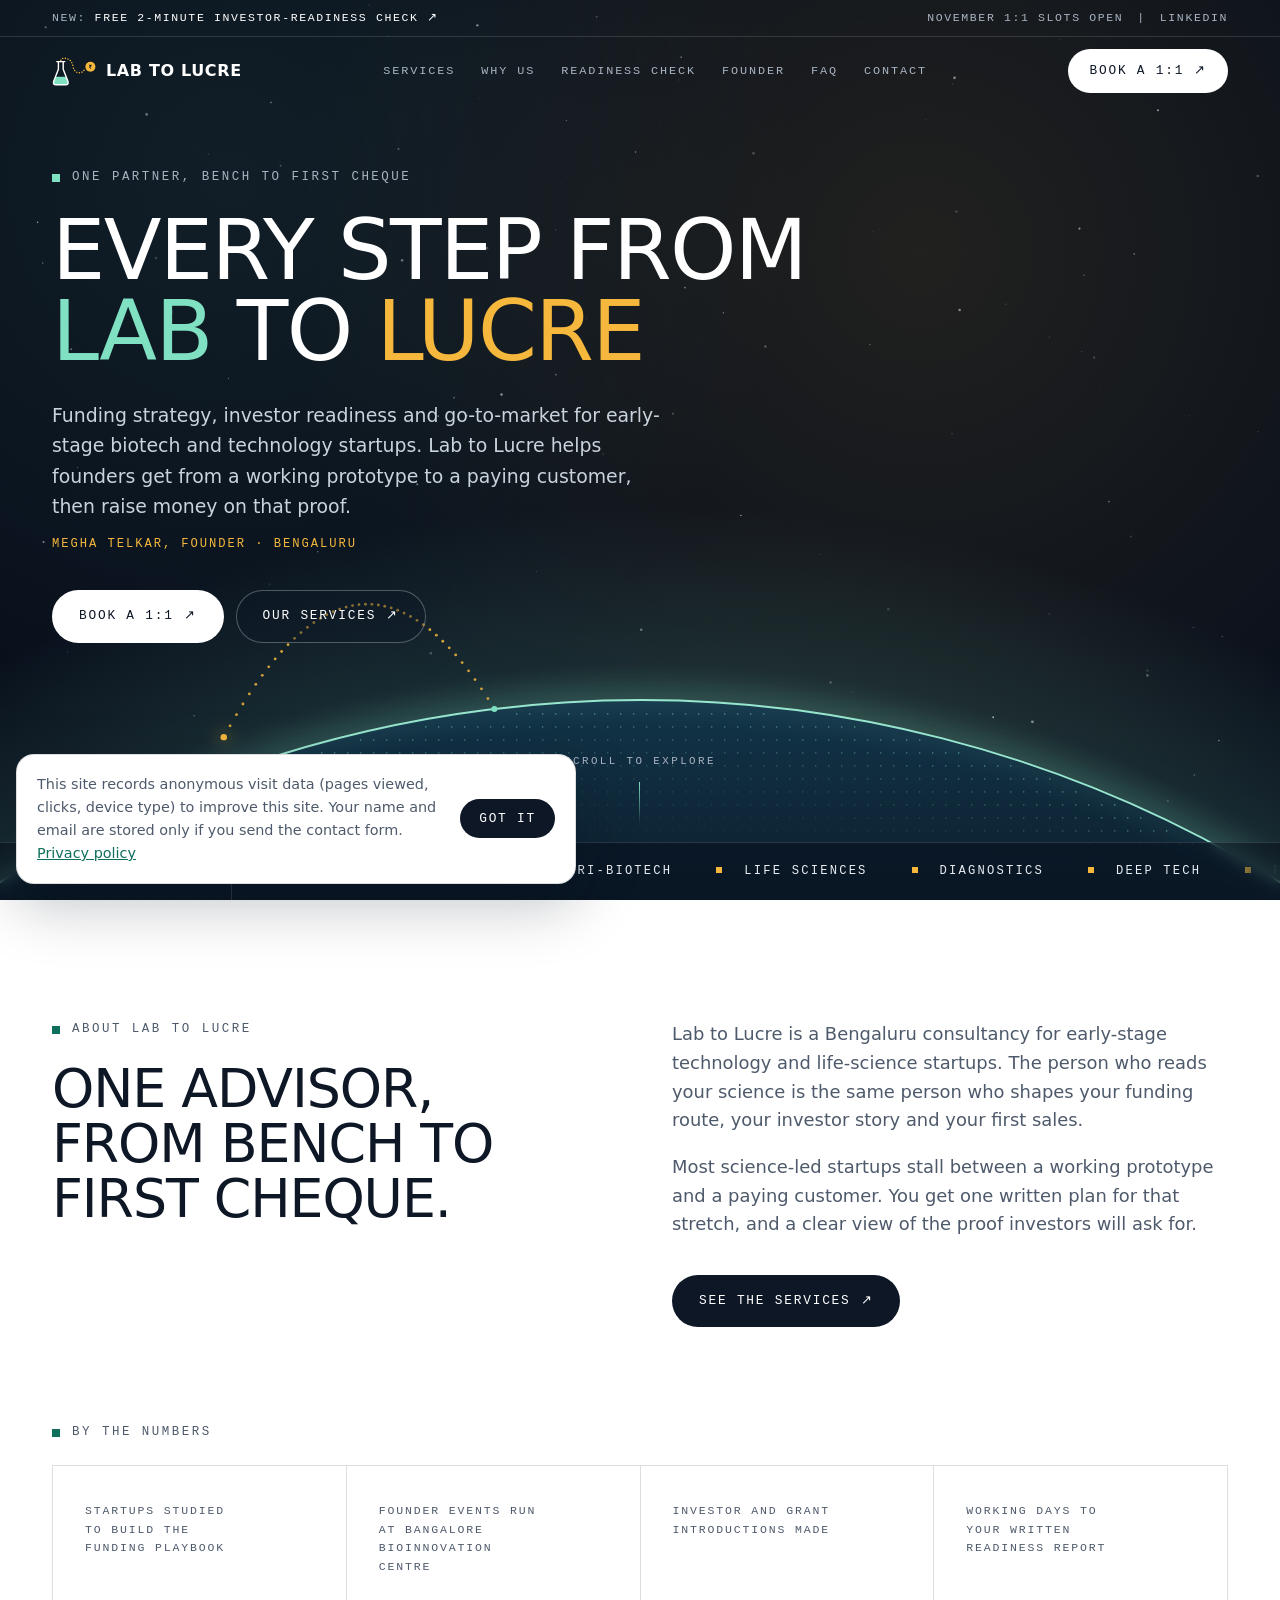
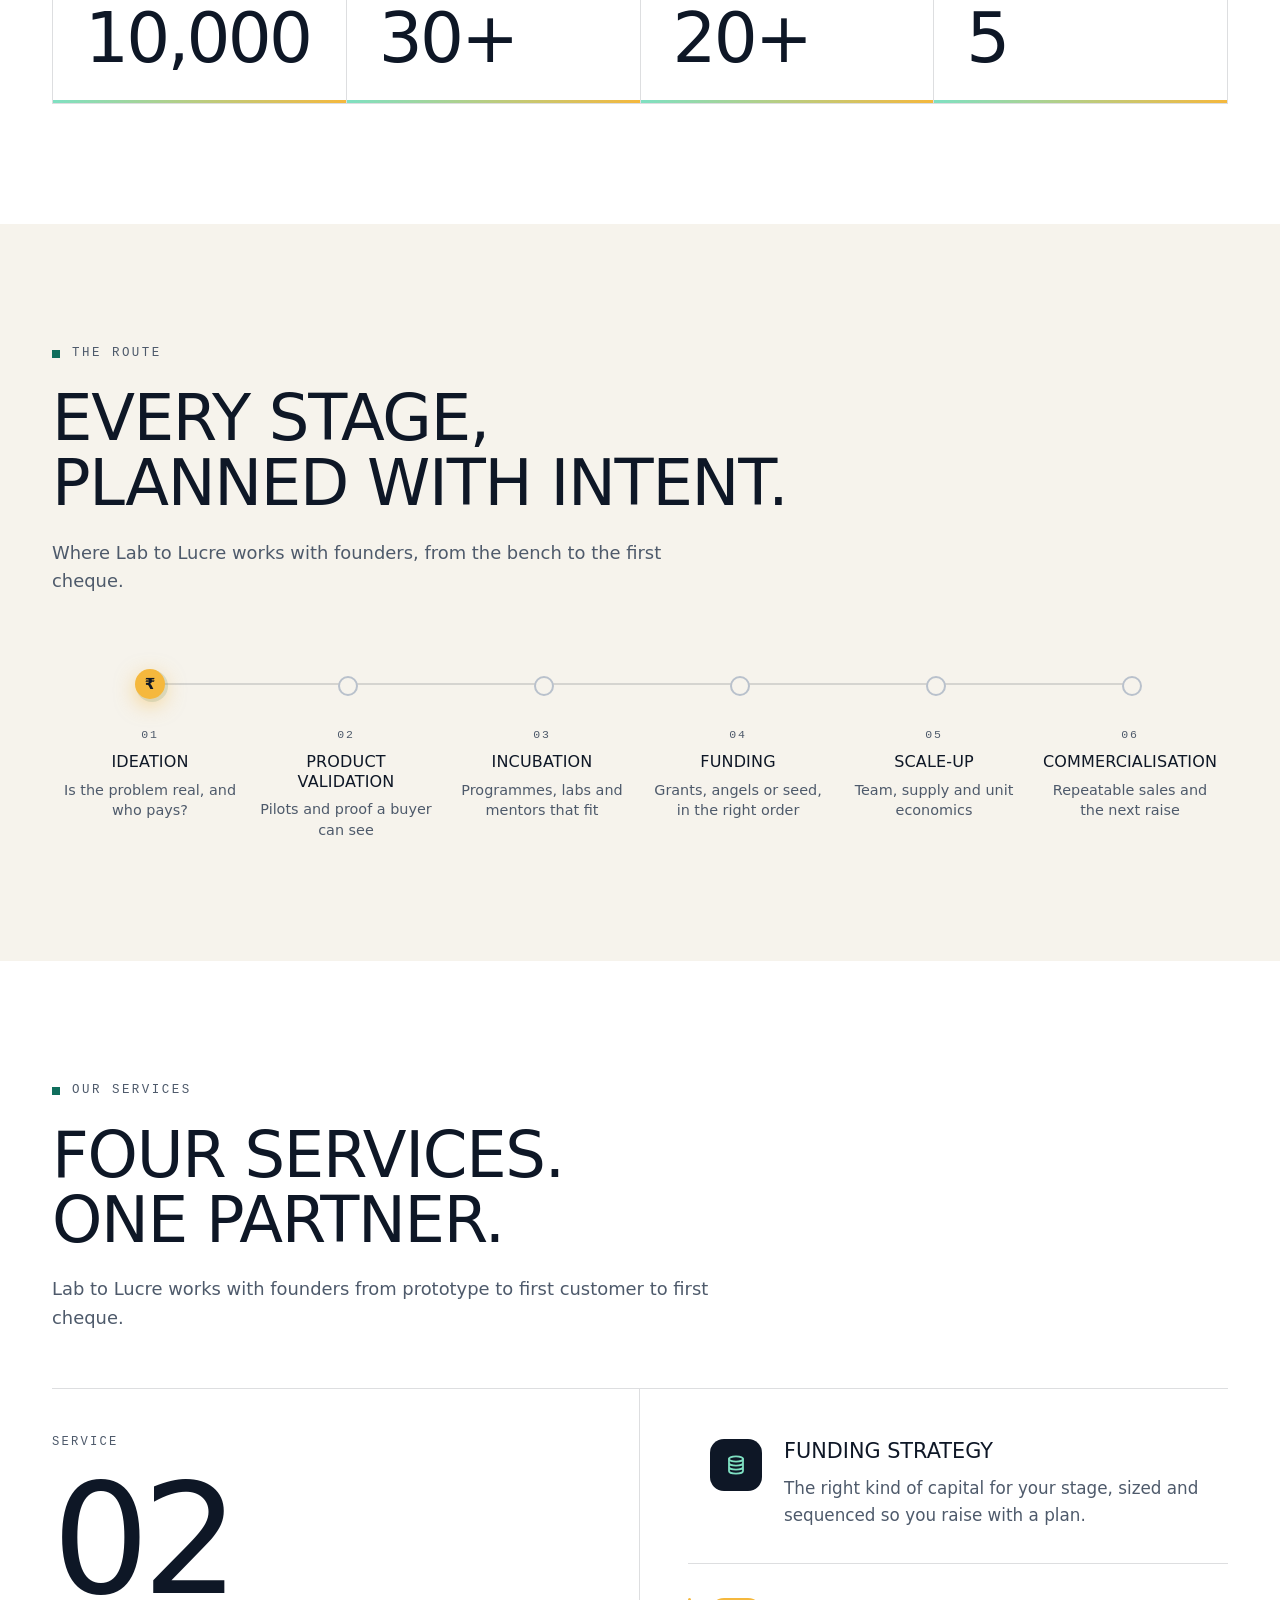
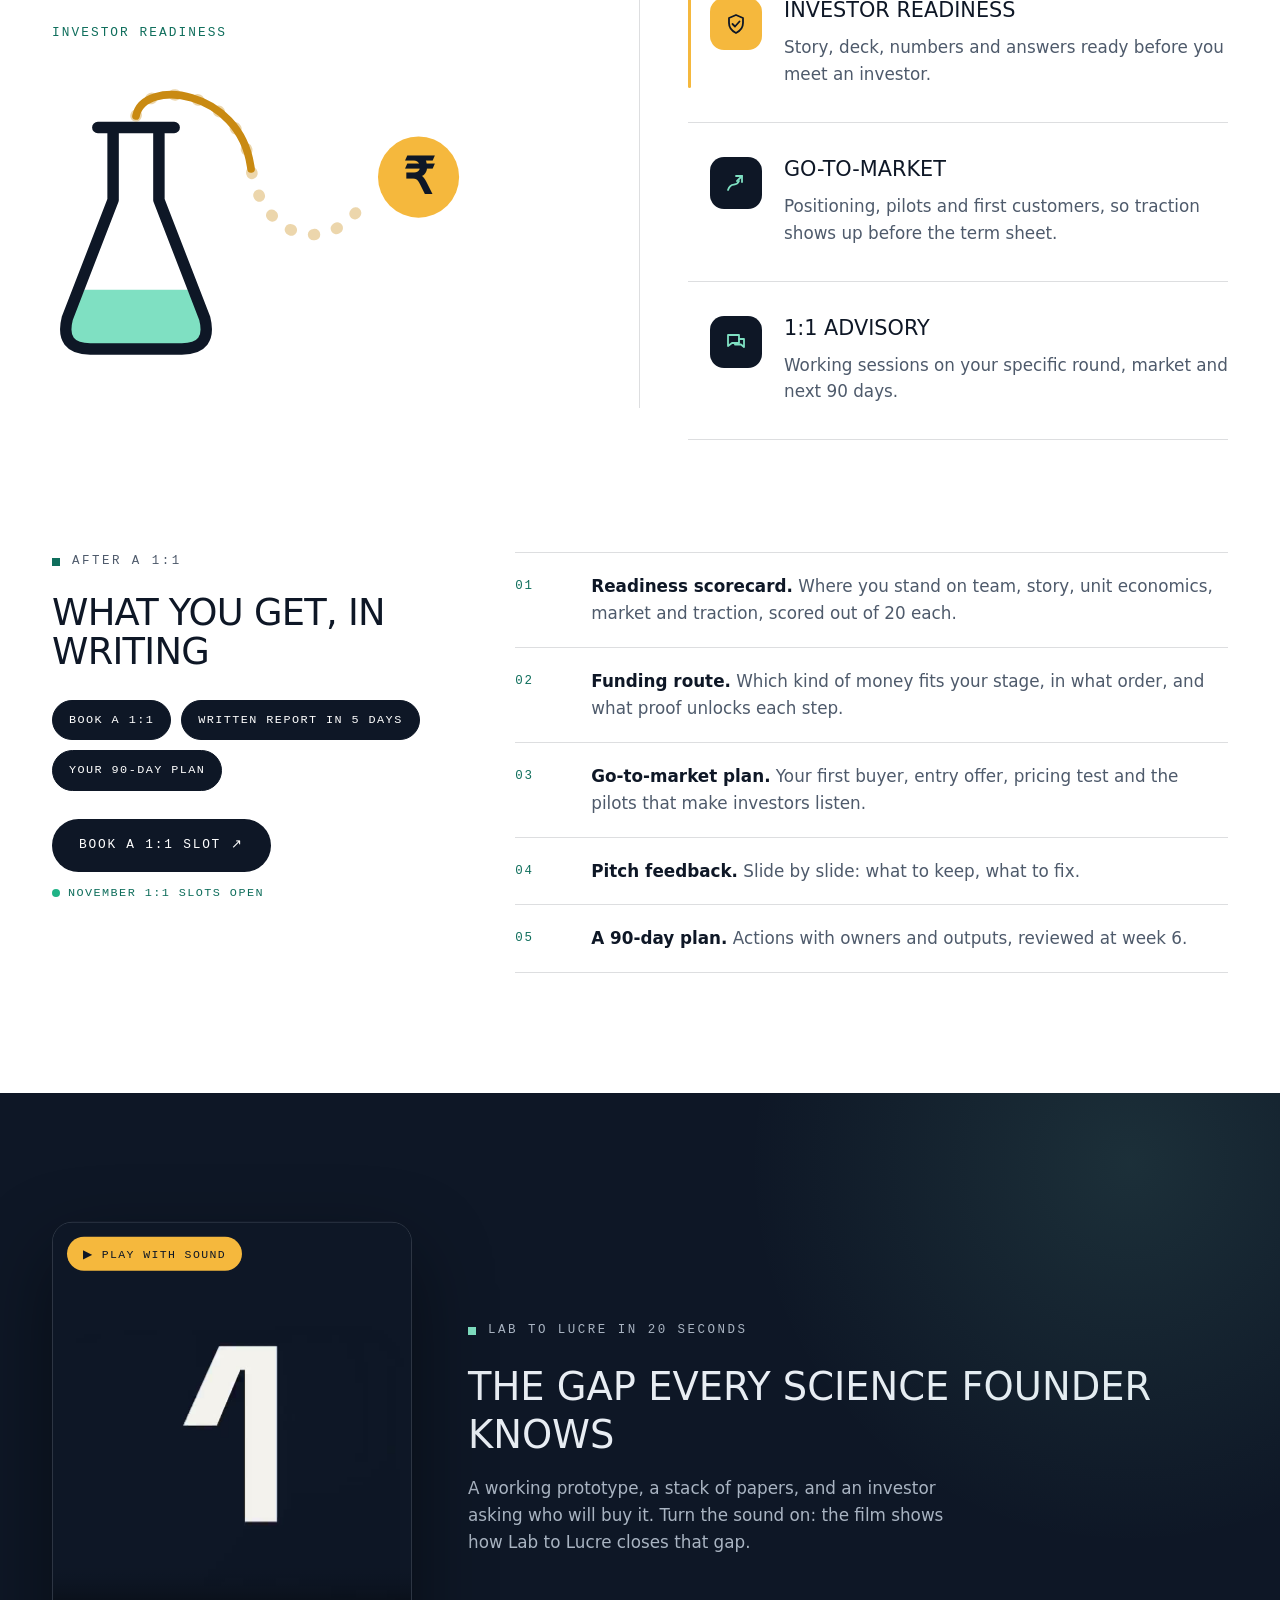
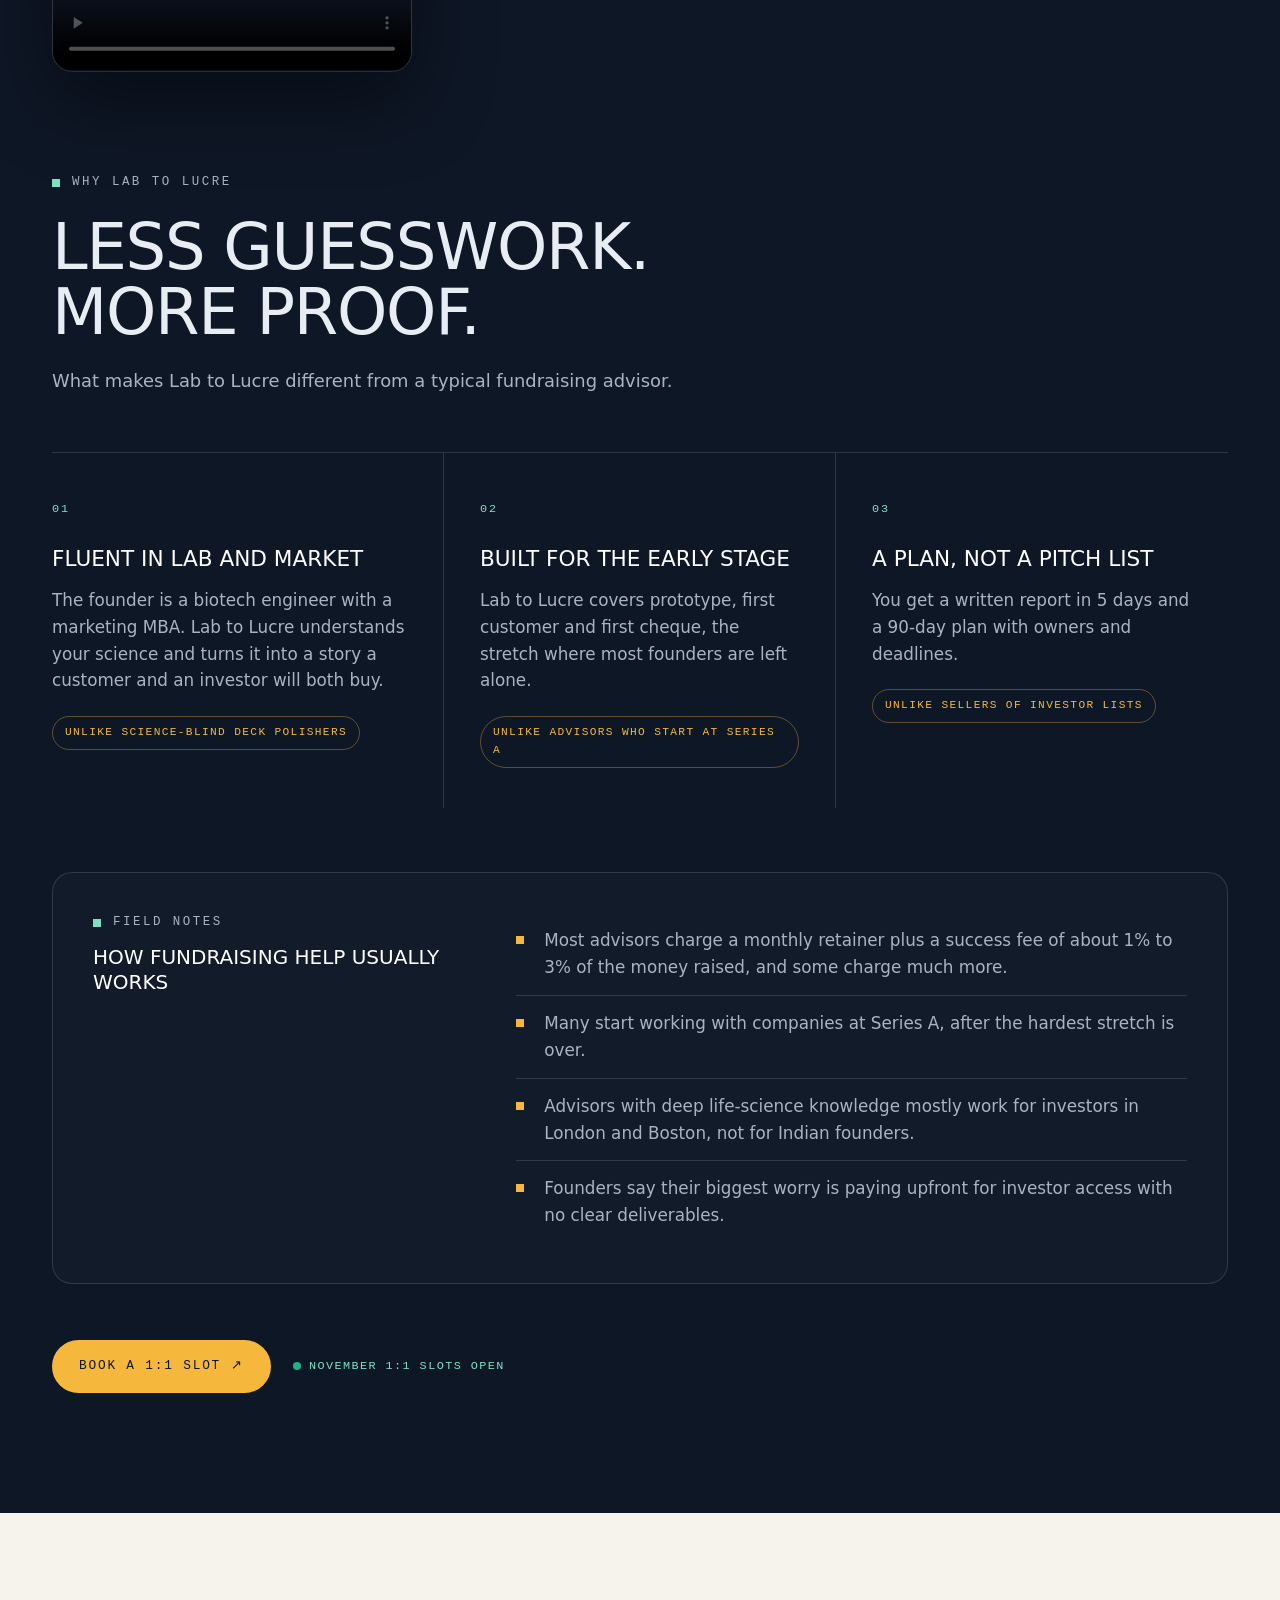
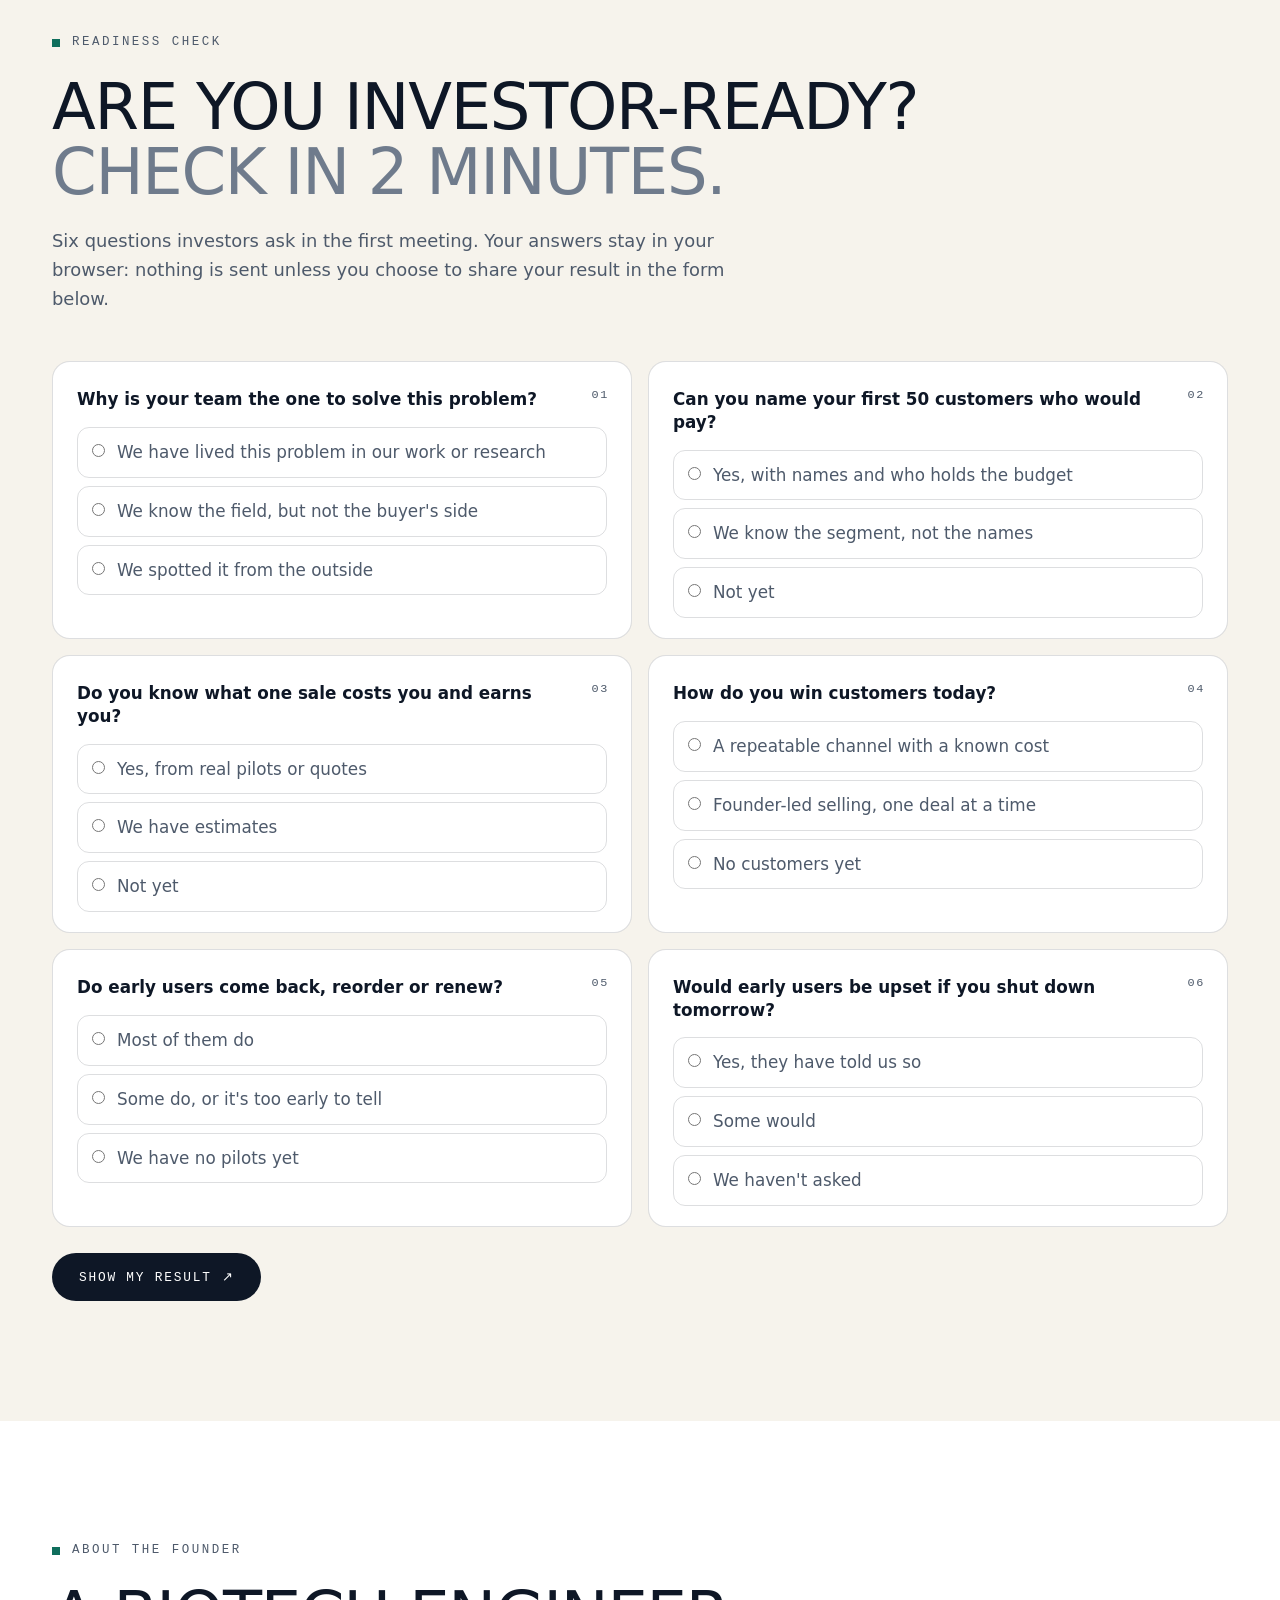
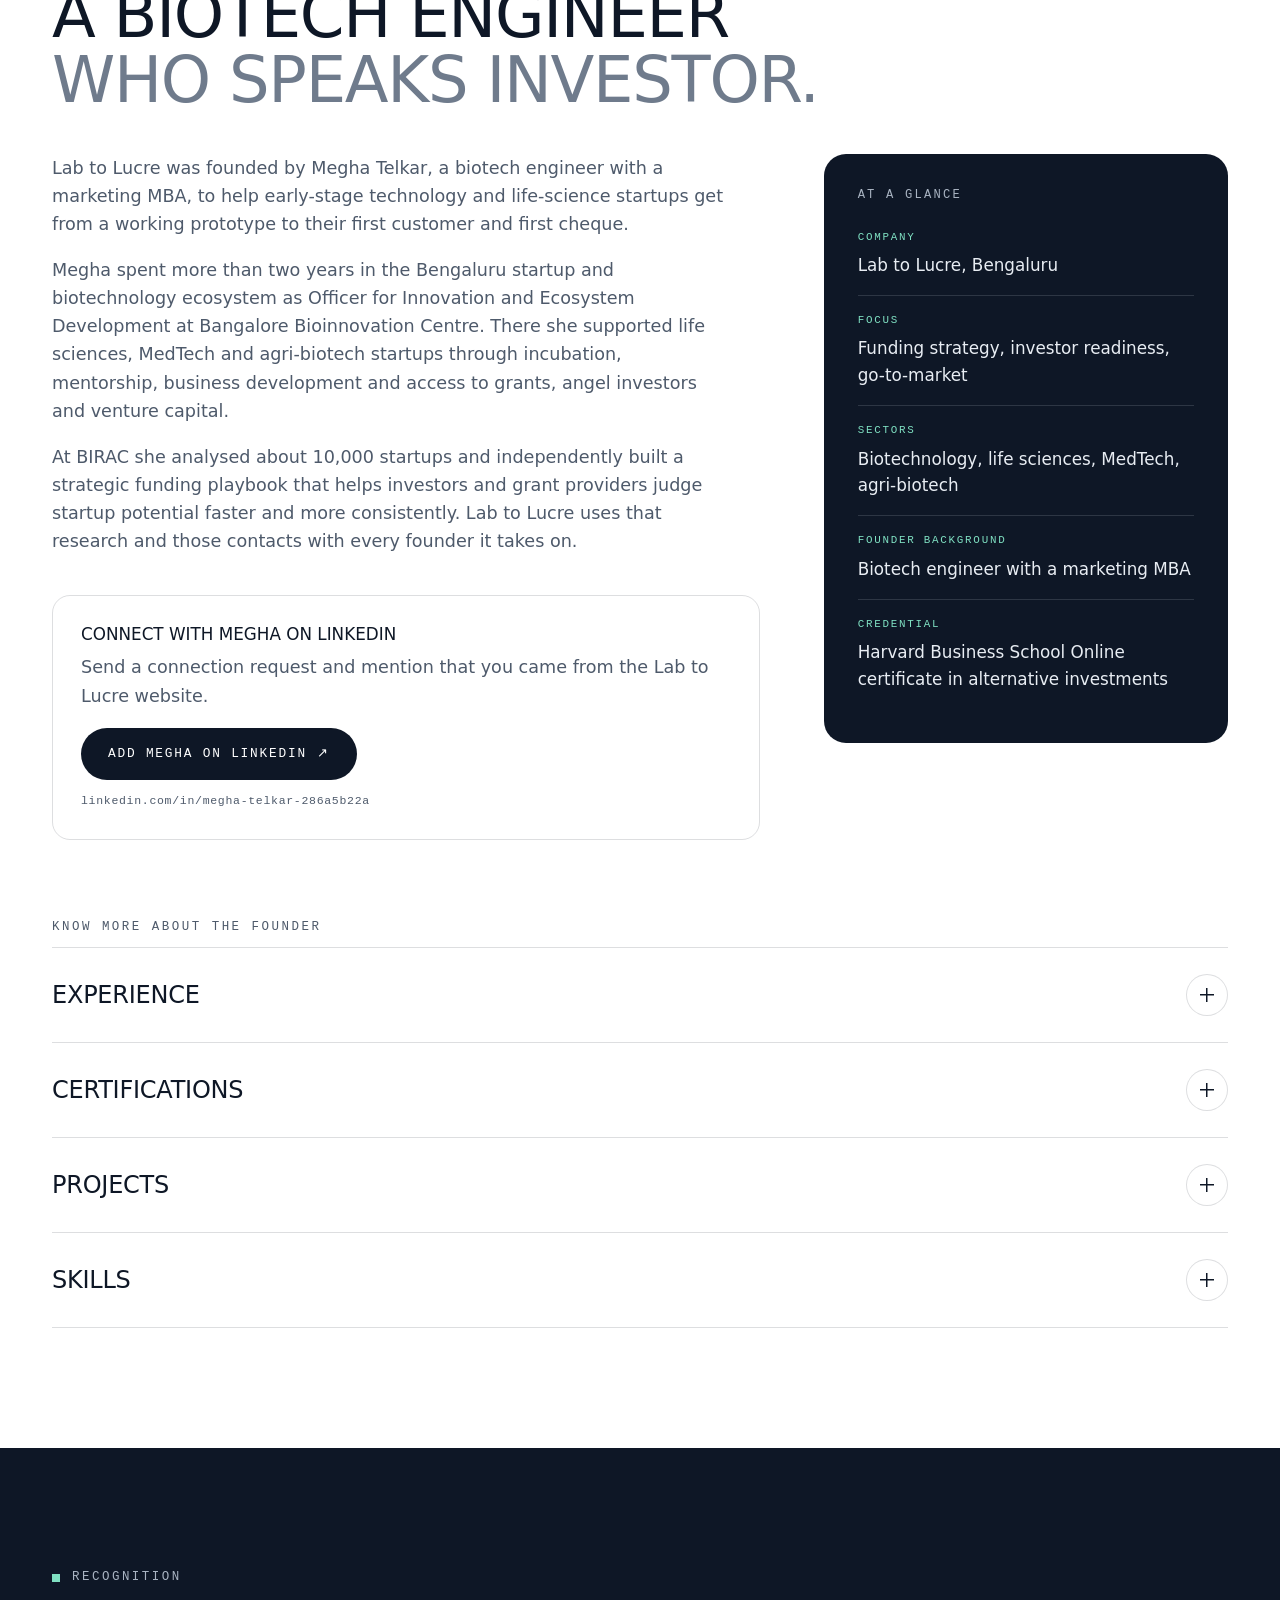
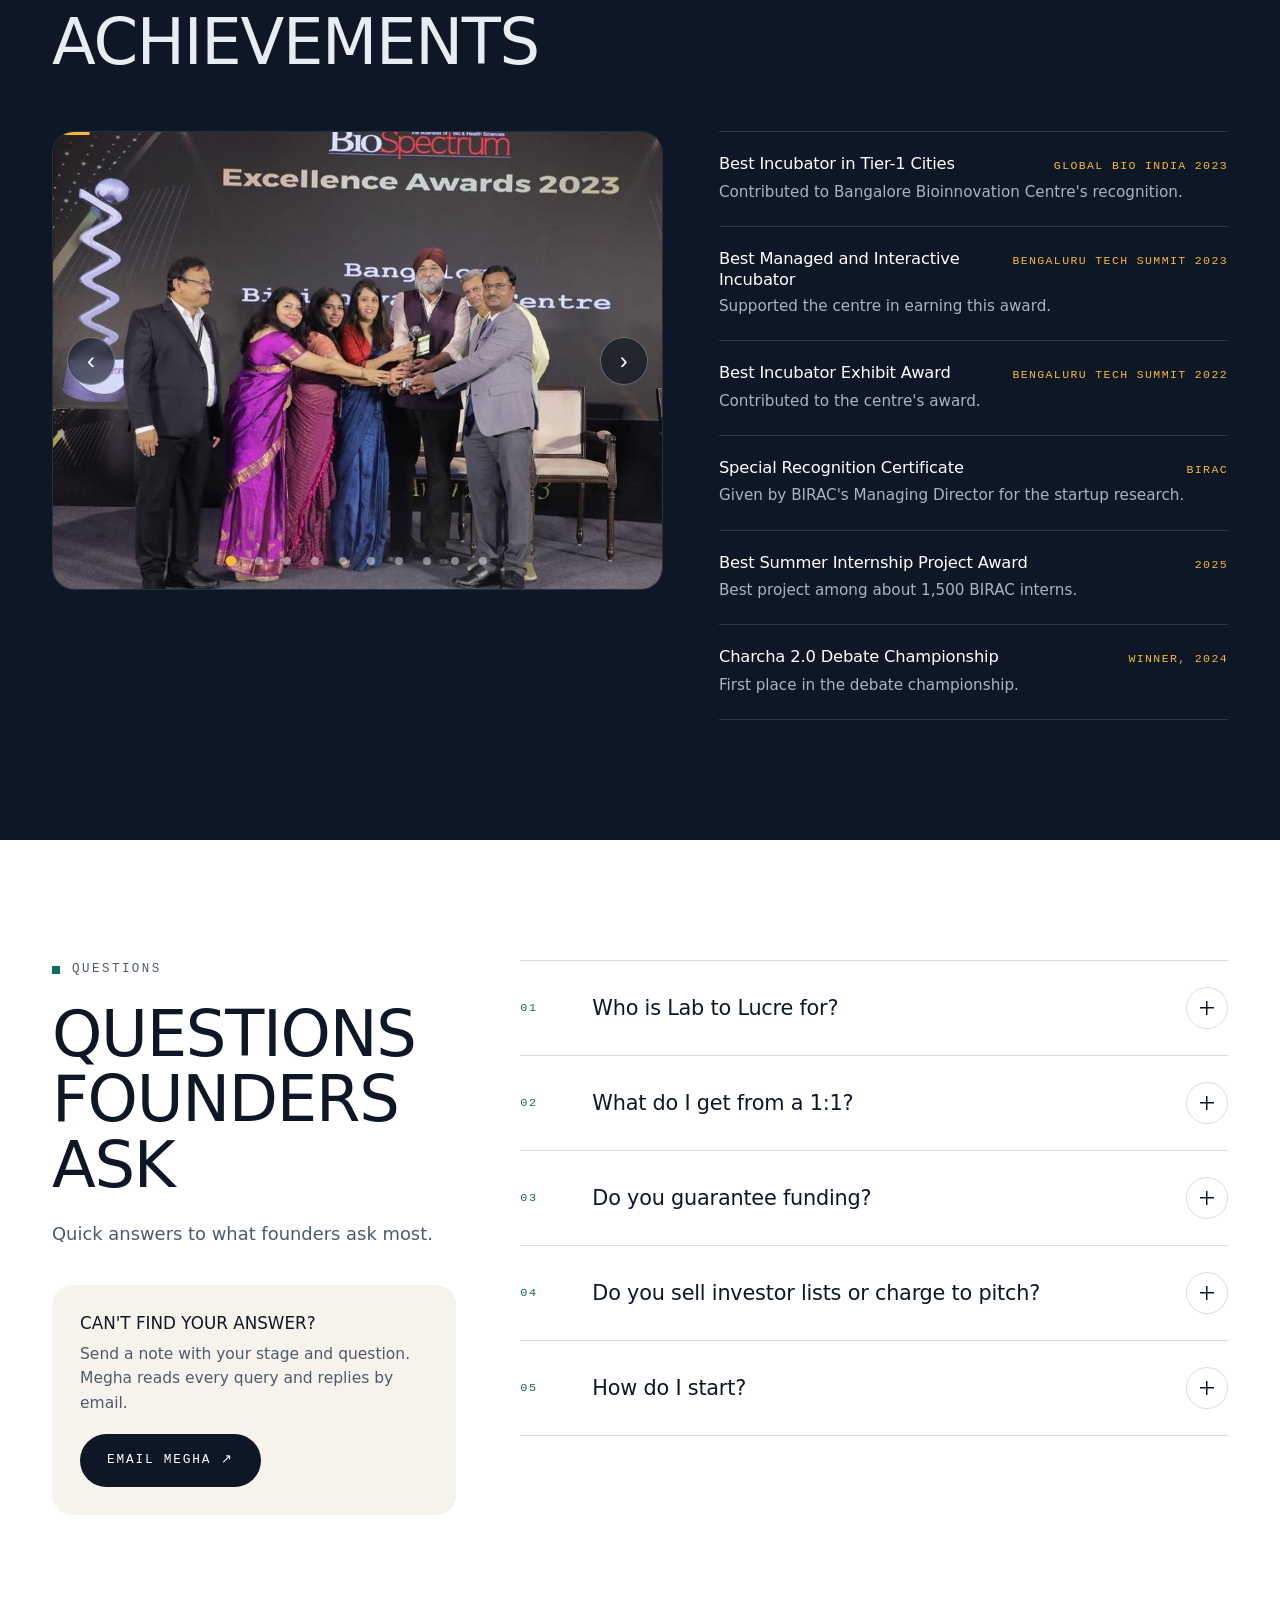
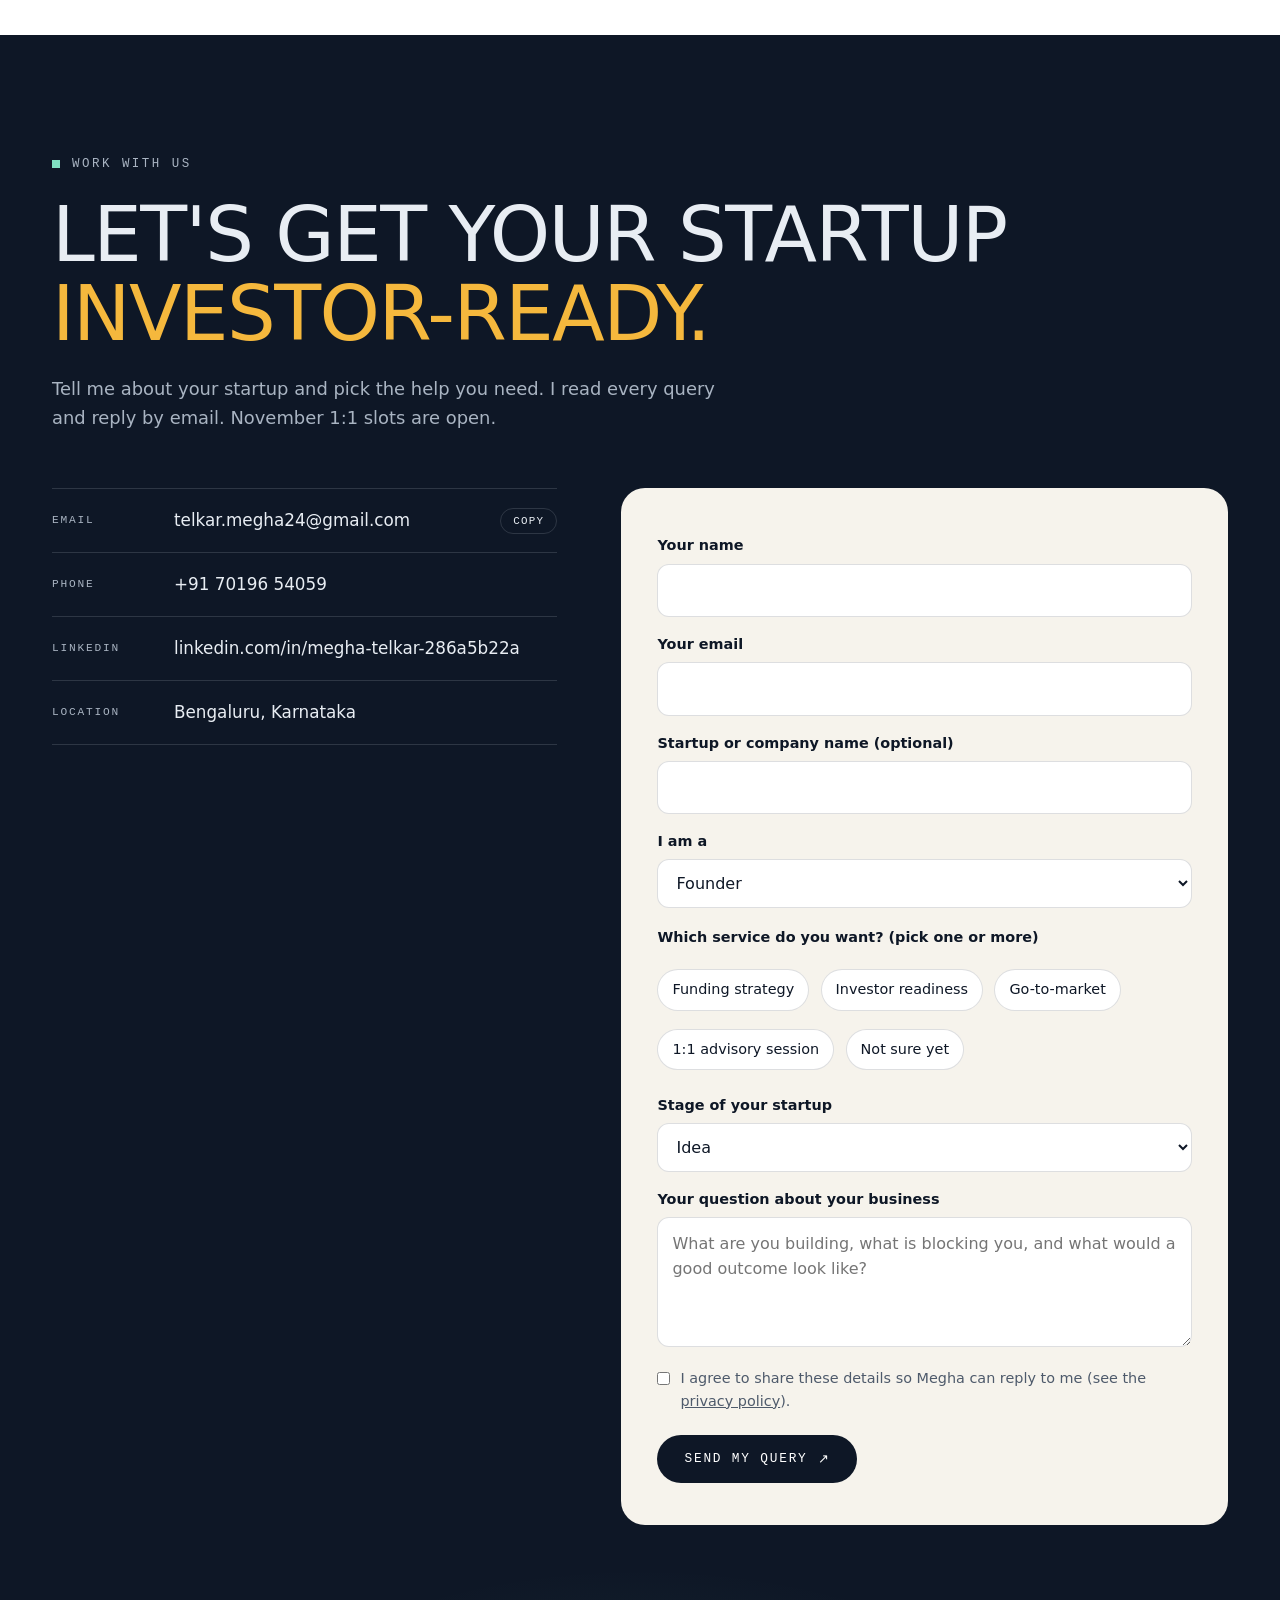
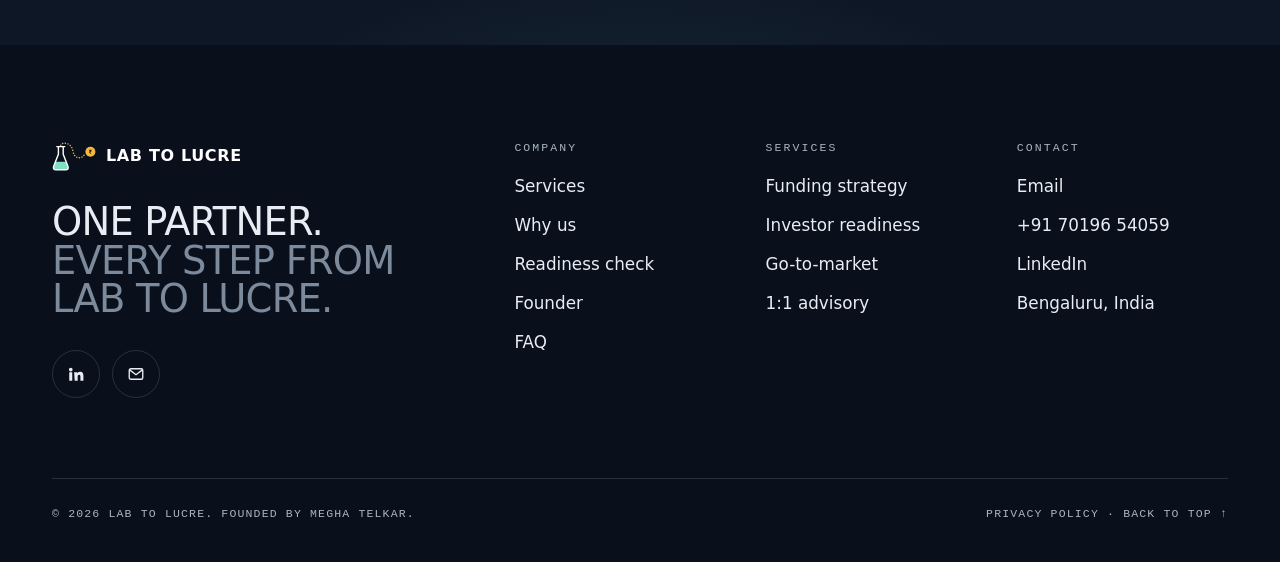
==== index.html @ 09c07acb "Hero title: timer fallback so it always appears Co-Authored-By: Claude Opus 5.5 <noreply@anthropic.c" ====
<!DOCTYPE html>
<html lang="en">
<head>
<meta charset="UTF-8">
<meta name="viewport" content="width=device-width, initial-scale=1">
<meta http-equiv="Content-Security-Policy" content="default-src 'self'; script-src 'self' 'unsafe-inline'; style-src 'self' 'unsafe-inline' https://fonts.googleapis.com; font-src https://fonts.gstatic.com; img-src 'self' data:; media-src 'self' data: blob:; connect-src https://script.google.com https://script.googleusercontent.com; object-src 'none'; base-uri 'none'; form-action 'self' mailto:; upgrade-insecure-requests">
<meta name="referrer" content="strict-origin-when-cross-origin">
<meta http-equiv="X-Content-Type-Options" content="nosniff">
<meta http-equiv="Permissions-Policy" content="camera=(), microphone=(), geolocation=(), payment=()">
<title>Lab to Lucre | Funding strategy for early-stage startups, by Megha Telkar</title>
<meta name="description" content="Lab to Lucre helps early-stage biotech, life-science and technology founders in India get investor-ready: funding strategy, investor readiness and go-to-market, with a written plan in 5 days.">
<meta name="author" content="Megha Telkar">
<meta name="robots" content="index, follow">
<meta name="theme-color" content="#0E1726">
<link rel="canonical" href="https://meghatelkar.github.io/megha-portfolio/">
<link rel="icon" href="favicon.svg" type="image/svg+xml">
<link rel="icon" href="favicon-32.png" sizes="32x32" type="image/png">
<link rel="apple-touch-icon" href="apple-touch-icon.png">
<meta property="og:type" content="website">
<meta property="og:url" content="https://meghatelkar.github.io/megha-portfolio/">
<meta property="og:site_name" content="Lab to Lucre">
<meta property="og:image" content="https://meghatelkar.github.io/megha-portfolio/og-image.png">
<meta property="og:image:width" content="1200">
<meta property="og:image:height" content="630">
<meta property="og:image:alt" content="Lab to Lucre logo: a lab flask with a dotted route to a rupee coin">
<meta property="og:title" content="Lab to Lucre | The way from lab to profit">
<meta property="og:description" content="Funding strategy, investor readiness and go-to-market for early-stage biotech and technology startups. Founded by Megha Telkar, Bengaluru.">
<meta property="og:locale" content="en_IN">
<meta name="twitter:card" content="summary_large_image">
<meta name="twitter:image" content="https://meghatelkar.github.io/megha-portfolio/og-image.png">
<meta name="twitter:title" content="Lab to Lucre | The way from lab to profit">
<meta name="twitter:description" content="Funding strategy, investor readiness and go-to-market for early-stage biotech and technology startups.">
<script type="application/ld+json">{"@context": "https://schema.org", "@graph": [{"@type": "ProfessionalService", "@id": "https://meghatelkar.github.io/megha-portfolio/#company", "name": "Lab to Lucre", "url": "https://meghatelkar.github.io/megha-portfolio/", "logo": "https://meghatelkar.github.io/megha-portfolio/icon-512.png", "image": "https://meghatelkar.github.io/megha-portfolio/og-image.png", "slogan": "The way from lab to profit", "description": "Consulting for early-stage technology and life-science startups: funding strategy, investor readiness, go-to-market and 1:1 advisory.", "areaServed": "IN", "email": "telkar.megha24@gmail.com", "telephone": "+91-70196-54059", "address": {"@type": "PostalAddress", "addressLocality": "Bengaluru", "addressRegion": "Karnataka", "addressCountry": "IN"}, "founder": {"@id": "https://meghatelkar.github.io/megha-portfolio/#megha"}, "knowsAbout": ["Startup funding", "Investor readiness", "Go-to-market strategy", "Biotechnology", "Life sciences", "MedTech"], "hasOfferCatalog": {"@type": "OfferCatalog", "name": "Services", "itemListElement": [{"@type": "Offer", "itemOffered": {"@type": "Service", "name": "Funding strategy"}}, {"@type": "Offer", "itemOffered": {"@type": "Service", "name": "Investor readiness"}}, {"@type": "Offer", "itemOffered": {"@type": "Service", "name": "Go-to-market strategy"}}, {"@type": "Offer", "itemOffered": {"@type": "Service", "name": "1:1 advisory session"}}]}}, {"@type": "Person", "@id": "https://meghatelkar.github.io/megha-portfolio/#megha", "name": "Megha Telkar", "jobTitle": "Founder, Lab to Lucre", "worksFor": {"@id": "https://meghatelkar.github.io/megha-portfolio/#company"}, "url": "https://meghatelkar.github.io/megha-portfolio/#about", "sameAs": ["https://www.linkedin.com/in/megha-telkar-286a5b22a/"], "alumniOf": [{"@type": "CollegeOrUniversity", "name": "Christ (Deemed to be University)"}, {"@type": "CollegeOrUniversity", "name": "R.V. College of Engineering"}], "hasCredential": [{"@type": "EducationalOccupationalCredential", "name": "Introduction to Alternative Investments, Harvard Business School Online"}]}, {"@type": "FAQPage", "mainEntity": [{"@type": "Question", "name": "Who is Lab to Lucre for?", "acceptedAnswer": {"@type": "Answer", "text": "Early-stage founders in biotech, life sciences, MedTech, agri-biotech and other technology startups, from a working prototype to the first raise."}}, {"@type": "Question", "name": "What do I get from a 1:1?", "acceptedAnswer": {"@type": "Answer", "text": "A written readiness report within 5 working days and a 90-day plan covering your funding route, investor story and go-to-market."}}, {"@type": "Question", "name": "Do you guarantee funding?", "acceptedAnswer": {"@type": "Answer", "text": "No. Investors make their own decisions, and anyone who guarantees funding should be a red flag. Lab to Lucre gets you ready and shows you the right route."}}, {"@type": "Question", "name": "Do you sell investor lists or charge to pitch?", "acceptedAnswer": {"@type": "Answer", "text": "No. What you get is the written report and the 90-day plan."}}, {"@type": "Question", "name": "How do I start?", "acceptedAnswer": {"@type": "Answer", "text": "Fill in the form below with your stage and question. Megha reads every query and replies by email."}}]}]}</script>
<script>document.documentElement.classList.add('js');</script>
<link rel="preconnect" href="https://fonts.googleapis.com">
<link rel="preconnect" href="https://fonts.gstatic.com" crossorigin>
<link href="https://fonts.googleapis.com/css2?family=Archivo:wght@400;500;600;700&family=JetBrains+Mono:wght@400;500&display=swap" rel="stylesheet">
<style>
:root{
  --navy:#0E1726; --night:#09101C; --deep:#0B1422; --paper:#F6F3EC; --white:#fff;
  --mint:#7FE0C2; --gold:#F5B83D; --teal:#0F6E5C;
  --text:#0E1726; --muted:#4E5A6B; --dmuted:#A9B4C2; --dtext:#E8EDF3;
  --line:rgba(14,23,38,.14); --dline:rgba(232,237,243,.14);
  --display:'Archivo',system-ui,-apple-system,'Segoe UI',Roboto,sans-serif;
  --mono:'JetBrains Mono',ui-monospace,SFMono-Regular,Menlo,Consolas,monospace;
  --ease:cubic-bezier(.2,.7,.2,1);
}
*{box-sizing:border-box;margin:0;padding:0}
html{scroll-behavior:smooth;scroll-padding-top:84px;-webkit-text-size-adjust:100%}
body{font-family:var(--display);color:var(--text);background:var(--white);line-height:1.6;font-size:1.05rem;overflow-x:hidden}
a{color:inherit}
img,video{max-width:100%;display:block}
:focus-visible{outline:3px solid var(--mint);outline-offset:3px;border-radius:4px}
.wrap{max-width:1240px;margin:0 auto;padding:0 32px}
@media (max-width:640px){.wrap{padding:0 20px}}
.skip{position:absolute;left:-9999px;top:8px;z-index:100;background:var(--gold);color:var(--navy);padding:10px 16px;border-radius:8px;font-weight:600}
.skip:focus{left:8px}
.progress{position:fixed;top:0;left:0;right:0;height:2px;background:linear-gradient(90deg,var(--mint),var(--gold));transform-origin:0 50%;transform:scaleX(0);z-index:70}

/* type system */
h1,h2,h3{font-family:var(--display);font-weight:500;line-height:1.02;letter-spacing:-.02em;text-transform:uppercase}
h2{font-size:clamp(2.1rem,5vw,4rem);margin-bottom:22px}
h3{font-size:1.15rem;letter-spacing:0;line-height:1.25}
.eyebrow{font-family:var(--mono);font-size:.78rem;letter-spacing:.2em;text-transform:uppercase;color:var(--muted);display:flex;align-items:center;gap:12px;margin-bottom:22px}
.eyebrow::before{content:"";width:8px;height:8px;background:var(--teal);flex:none}
.dark .eyebrow,.hero .eyebrow{color:var(--dmuted)}
.dark .eyebrow::before,.hero .eyebrow::before{background:var(--mint)}
.lead{max-width:60ch;color:var(--muted);font-size:1.12rem}
.dark .lead{color:var(--dmuted)}
.muted-2{color:#6F7B8C}
.dark .muted-2{color:#8794A6}
section{padding:120px 0;position:relative}
@media (max-width:860px){section{padding:84px 0}}
.dark{background:var(--navy);color:var(--dtext)}
.paper{background:var(--paper)}
.ln{display:block;overflow:hidden;padding-bottom:.06em;margin-bottom:-.06em}
.ln>span{display:block}
.mint{color:var(--mint)} .gold{color:var(--gold)}

/* buttons */
.btn{display:inline-flex;align-items:center;gap:10px;padding:15px 26px;border-radius:999px;font-family:var(--mono);font-size:.8rem;letter-spacing:.14em;text-transform:uppercase;font-weight:500;text-decoration:none;border:1px solid transparent;cursor:pointer;transition:transform .25s var(--ease),background .25s,color .25s,border-color .25s}
.btn .ar{transition:transform .25s var(--ease)}
.btn:hover .ar{transform:translate(3px,-3px)}
.btn-solid{background:var(--white);color:var(--navy)}
.btn-solid:hover{background:var(--gold)}
.btn-gold{background:var(--gold);color:var(--navy)}
.btn-gold:hover{background:var(--white)}
.btn-ghost{border-color:rgba(232,237,243,.3);color:var(--white);background:rgba(14,23,38,.35)}
.btn-ghost:hover{border-color:var(--mint);color:var(--mint)}
.btn-ink{background:var(--navy);color:var(--white)}
.btn-ink:hover{background:var(--teal)}
.btn-line{border-color:var(--line);color:var(--navy)}
.btn-line:hover{border-color:var(--navy)}
.btns{display:flex;flex-wrap:wrap;gap:12px;margin-top:36px}

/* header */
header{position:fixed;top:0;left:0;right:0;z-index:60;color:var(--white);transition:background .35s,box-shadow .35s}
.newsbar{border-bottom:1px solid var(--dline);font-family:var(--mono);font-size:.72rem;letter-spacing:.14em;text-transform:uppercase;overflow:hidden;max-height:40px;transition:max-height .35s var(--ease),opacity .25s}
.newsbar .wrap{display:flex;justify-content:space-between;gap:20px;align-items:center;height:36px}
.newsbar a{text-decoration:none}
.newsbar a:hover{color:var(--gold)}
.newsbar b{color:var(--dmuted);font-weight:500}
.newsbar .right{display:flex;gap:14px;color:var(--dmuted)}
header.scrolled{background:rgba(9,16,28,.92);backdrop-filter:blur(10px);-webkit-backdrop-filter:blur(10px);box-shadow:0 1px 0 var(--dline)}
header.scrolled .newsbar{max-height:0;opacity:0;border-color:transparent}
nav.main{display:flex;align-items:center;justify-content:space-between;height:68px;gap:20px}
.logo{display:flex;align-items:center;gap:10px;text-decoration:none;color:var(--white);font-weight:600;letter-spacing:.04em;text-transform:uppercase;font-size:1rem;flex:none}
.logo .mark{width:44px;height:auto;color:var(--white)}
.links{display:flex;gap:26px;list-style:none;font-family:var(--mono);font-size:.74rem;letter-spacing:.16em;text-transform:uppercase}
.links a{text-decoration:none;color:var(--dmuted);padding:6px 0;position:relative;transition:color .2s}
.links a::after{content:"";position:absolute;left:0;right:0;bottom:0;height:1px;background:var(--mint);transform:scaleX(0);transform-origin:0 50%;transition:transform .3s var(--ease)}
.links a:hover,.links a.active{color:var(--white)}
.links a:hover::after,.links a.active::after{transform:scaleX(1)}
.nav-cta{padding:11px 20px}
.burger{display:none;background:none;border:1px solid var(--dline);color:var(--white);border-radius:999px;width:44px;height:44px;font-size:1.2rem;cursor:pointer}
@media (max-width:1020px){
  .links{display:none;position:absolute;top:100%;left:0;right:0;flex-direction:column;gap:0;background:var(--night);padding:8px 20px 20px;border-bottom:1px solid var(--dline)}
  .links.show{display:flex}
  .links a{display:block;padding:14px 0;border-bottom:1px solid var(--dline)}
  .links a::after{display:none}
  .burger{display:block}
  .newsbar .right{display:none}
}
@media (max-width:520px){.nav-cta{display:none}.newsbar{font-size:.64rem}}

/* hero */
.hero{background:var(--night);color:var(--white);min-height:100vh;min-height:100svh;padding:168px 0 0;display:flex;flex-direction:column;overflow:hidden;isolation:isolate}
.hero-fx{position:absolute;inset:0;width:100%;height:100%;z-index:-1}
.hero .wrap{width:100%}
.hero h1{font-size:clamp(2.6rem,6.6vw,5.6rem);line-height:.96;font-weight:500}
.hero .sub{margin-top:28px;max-width:52ch;color:#C9D3DD;font-size:clamp(1.02rem,1.6vw,1.18rem)}
.hero .byline{margin-top:14px;font-family:var(--mono);font-size:.76rem;letter-spacing:.16em;text-transform:uppercase;color:var(--gold)}
.cue{margin:auto auto 0;padding:110px 0 18px;font-family:var(--mono);font-size:.68rem;letter-spacing:.22em;text-transform:uppercase;color:var(--dmuted);display:flex;flex-direction:column;align-items:center;gap:12px}
.cue i{display:block;width:1px;height:42px;background:linear-gradient(var(--mint),transparent);transform-origin:top;animation:cue 2.2s var(--ease) infinite}
@keyframes cue{0%{transform:scaleY(0)}50%{transform:scaleY(1)}100%{transform:scaleY(1);opacity:0}}
.ticker{border-top:1px solid var(--dline);background:rgba(9,16,28,.55);backdrop-filter:blur(6px);-webkit-backdrop-filter:blur(6px);display:flex;align-items:center;height:58px;font-family:var(--mono);font-size:.76rem;letter-spacing:.18em;text-transform:uppercase}
.ticker .lbl{flex:none;padding:0 28px 0 32px;color:var(--dmuted);border-right:1px solid var(--dline);height:100%;display:flex;align-items:center}
.ticker .vp{overflow:hidden;flex:1;-webkit-mask:linear-gradient(90deg,transparent,#000 6%,#000 94%,transparent);mask:linear-gradient(90deg,transparent,#000 6%,#000 94%,transparent)}
.ticker .tr{display:flex;width:max-content;animation:tick 38s linear infinite}
.ticker .tr span{padding:0 22px;white-space:nowrap;color:var(--dtext)}
.ticker .tr span::before{content:"";display:inline-block;width:6px;height:6px;background:var(--gold);margin-right:22px;vertical-align:middle;transform:translateY(-1px)}
.ticker:hover .tr{animation-play-state:paused}
@keyframes tick{to{transform:translateX(-50%)}}
@media (max-width:640px){.ticker .lbl{display:none}}

/* about company */
.split h2{font-size:clamp(2rem,4.2vw,3.5rem)}
.split{display:grid;grid-template-columns:1fr 1fr;gap:64px;align-items:start}
.split .copy p+p{margin-top:18px}
.split .copy p{color:var(--muted);font-size:1.12rem;max-width:56ch}
@media (max-width:860px){.split{grid-template-columns:1fr;gap:28px}}

/* numbers */
.nums{display:grid;grid-template-columns:repeat(4,1fr);border-top:1px solid var(--line);border-left:1px solid var(--line);margin-top:56px}
.num{border-right:1px solid var(--line);border-bottom:1px solid var(--line);padding:36px 32px 30px;display:flex;flex-direction:column;justify-content:space-between;min-height:220px;position:relative;overflow:hidden}
.num span{font-family:var(--mono);font-size:.72rem;letter-spacing:.16em;text-transform:uppercase;color:var(--muted);max-width:24ch}
.num b{font-weight:400;font-size:clamp(2.8rem,5.4vw,4.6rem);letter-spacing:-.04em;line-height:1;margin-top:28px;font-variant-numeric:tabular-nums}
.num::after{content:"";position:absolute;left:0;bottom:0;height:3px;width:100%;background:linear-gradient(90deg,var(--mint),var(--gold));transform:scaleX(0);transform-origin:0 50%;transition:transform 1.4s var(--ease)}
.num.in::after{transform:scaleX(1)}
@media (max-width:860px){.nums{grid-template-columns:1fr 1fr}.num{min-height:170px;padding:26px 20px}}
@media (max-width:420px){.nums{grid-template-columns:1fr}}

/* journey route */
.route{position:relative;margin-top:72px;--p:1}
.stages{list-style:none;display:grid;grid-template-columns:repeat(6,1fr);position:relative;counter-reset:st}
.stages::before,.stages::after{content:"";position:absolute;left:8.333%;top:15px;height:2px;border-radius:2px}
.stages::before{right:8.333%;background:var(--line)}
.stages::after{width:calc(83.333% * var(--p));background:linear-gradient(90deg,var(--teal),var(--gold))}
.stages li{position:relative;text-align:center;padding:58px 10px 0;counter-increment:st}
.stages li::before{content:"";position:absolute;left:50%;top:8px;width:16px;height:16px;margin-left:-8px;border-radius:50%;background:var(--paper);border:2px solid #B9C1CC;transition:background .3s,border-color .3s,box-shadow .3s;z-index:1}
.stages li.lit::before{background:var(--teal);border-color:var(--teal);box-shadow:0 0 0 6px rgba(15,110,92,.14)}
.stages li.end.lit::before{background:var(--gold);border-color:var(--gold);box-shadow:0 0 0 8px rgba(245,184,61,.22)}
.stages .n{display:block;font-family:var(--mono);font-size:.72rem;letter-spacing:.16em;color:var(--muted);margin-bottom:8px}
.stages .n::before{content:counter(st,decimal-leading-zero)}
.stages b{display:block;font-weight:500;text-transform:uppercase;font-size:1rem;letter-spacing:.01em;line-height:1.2}
.stages small{display:block;margin-top:8px;color:var(--muted);font-size:.9rem;line-height:1.45}
.traveller{position:absolute;z-index:2;left:calc(8.333% + 83.333% * var(--p));top:1px;transform:translateX(-50%);width:30px;height:30px;border-radius:50%;background:var(--gold);color:var(--navy);font-weight:700;font-size:.95rem;display:grid;place-items:center;box-shadow:0 6px 20px rgba(245,184,61,.5);pointer-events:none}
@media (max-width:860px){
  .stages{grid-template-columns:1fr;gap:26px}
  .stages::before,.stages::after{left:15px;top:16px;width:2px;height:calc(100% - 32px)}
  .stages::before{right:auto}
  .stages::after{height:calc((100% - 32px) * var(--p))}
  .stages li{text-align:left;padding:0 0 0 54px}
  .stages li::before{left:15px;top:4px}
  .traveller{left:16px;top:calc(16px + (100% - 32px) * var(--p));transform:translate(-50%,-50%)}
}

/* services: sticky split */
.svc-split{display:grid;grid-template-columns:1fr 1fr;gap:0;border-top:1px solid var(--line);margin-top:56px}
.svc-panel{position:sticky;top:110px;align-self:start;padding:44px 48px 44px 0;border-right:1px solid var(--line);min-height:460px;display:flex;flex-direction:column}
.svc-panel .idx{font-family:var(--mono);font-size:.76rem;letter-spacing:.18em;text-transform:uppercase;color:var(--muted)}
.svc-panel .big{font-size:clamp(5rem,12vw,10rem);font-weight:400;letter-spacing:-.05em;line-height:.9;margin-top:18px;font-variant-numeric:tabular-nums}
.svc-panel .now{font-family:var(--mono);font-size:.8rem;letter-spacing:.16em;text-transform:uppercase;margin-top:14px;color:var(--teal);min-height:1.4em}
.svc-panel svg{width:100%;max-width:420px;margin-top:auto;padding-top:30px}
.svc-panel .rt{stroke-dasharray:.5 12}
.svc-list{padding:16px 0 16px 48px}
.svc{display:grid;grid-template-columns:52px 1fr;gap:22px;padding:34px 0 34px 22px;border-bottom:1px solid var(--line);position:relative}
.svc::before{content:"";position:absolute;left:0;top:34px;bottom:34px;width:3px;border-radius:2px;background:var(--gold);transform:scaleY(0);transform-origin:top;transition:transform .5s var(--ease)}
.svc.on::before{transform:scaleY(1)}
.svc .ic{width:52px;height:52px;border-radius:14px;background:var(--navy);display:grid;place-items:center;color:var(--mint);transition:background .3s,color .3s}
.svc.on .ic{background:var(--gold);color:var(--navy)}
.svc .ic svg{width:24px;height:24px}
.svc h3{font-size:1.3rem;margin-bottom:10px}
.svc p{color:var(--muted);max-width:46ch}
@media (max-width:860px){.svc-split{grid-template-columns:1fr}.svc-panel{display:none}.svc-list{padding:0}.svc{padding-left:0}.svc::before{display:none}}

.get{margin-top:96px;display:grid;grid-template-columns:4fr 7fr;gap:56px}
.get>ol{list-style:none;counter-reset:g;border-top:1px solid var(--line)}
.get>ol>li{counter-increment:g;display:grid;grid-template-columns:64px 1fr;gap:12px;padding:20px 0;border-bottom:1px solid var(--line);color:var(--muted)}
.get>ol>li::before{content:counter(g,decimal-leading-zero);font-family:var(--mono);font-size:.78rem;letter-spacing:.14em;color:var(--teal);padding-top:4px}
.get>ol>li b{color:var(--text);font-weight:600}
.steps{list-style:none;display:flex;flex-wrap:wrap;gap:10px;margin-top:28px}
.steps li{font-family:var(--mono);font-size:.74rem;letter-spacing:.12em;text-transform:uppercase;border:1px solid var(--line);border-radius:999px;padding:10px 16px;color:var(--muted);transition:background .4s,color .4s,border-color .4s}
.steps li.lit-step{background:var(--navy);color:var(--white);border-color:var(--navy)}
.slots{font-family:var(--mono);font-size:.74rem;letter-spacing:.12em;text-transform:uppercase;color:var(--teal);display:inline-flex;align-items:center;gap:8px}
.slots::before{content:"";width:8px;height:8px;border-radius:50%;background:#1FB386;box-shadow:0 0 0 0 rgba(31,179,134,.6);animation:ping 2s infinite}
.dark .slots{color:var(--mint)}
@keyframes ping{70%{box-shadow:0 0 0 10px rgba(31,179,134,0)}100%{box-shadow:0 0 0 0 rgba(31,179,134,0)}}
@media (max-width:860px){.get{grid-template-columns:1fr;gap:20px;margin-top:64px}}

/* why + film */
.why{overflow:hidden}
.why::before{content:"";position:absolute;width:900px;height:900px;right:-300px;top:-380px;background:radial-gradient(circle,rgba(127,224,194,.12),transparent 60%);pointer-events:none}
.film{display:grid;grid-template-columns:minmax(240px,360px) 1fr;gap:56px;align-items:center;margin-bottom:110px}
.vid{position:relative;border-radius:20px;overflow:hidden;border:1px solid var(--dline);box-shadow:0 30px 80px rgba(0,0,0,.45)}
.vid video{width:100%;aspect-ratio:4/5;object-fit:cover;background:#07101c}
.vid-sound{position:absolute;left:14px;top:14px;background:var(--gold);color:var(--navy);border:0;border-radius:999px;padding:10px 16px;font-family:var(--mono);font-size:.72rem;letter-spacing:.12em;text-transform:uppercase;cursor:pointer}
.film h3{font-size:clamp(1.6rem,3vw,2.4rem);margin-bottom:16px}
.film p{color:var(--dmuted);max-width:48ch}
.usp{display:grid;grid-template-columns:repeat(3,1fr);border-top:1px solid var(--dline);margin-top:56px}
.usp article{padding:40px 36px 40px 0;border-right:1px solid var(--dline);position:relative}
.usp article+article{padding-left:36px}
.usp article:last-child{border-right:0}
.usp .k{font-family:var(--mono);font-size:.74rem;letter-spacing:.16em;color:var(--mint)}
.usp h3{font-size:1.35rem;margin:26px 0 14px;color:var(--white)}
.usp p{color:var(--dmuted)}
.usp .vs{display:inline-block;margin-top:22px;font-family:var(--mono);font-size:.7rem;letter-spacing:.12em;text-transform:uppercase;color:var(--gold);border:1px solid rgba(245,184,61,.35);border-radius:999px;padding:7px 12px}
.research{margin-top:64px;border:1px solid var(--dline);border-radius:20px;padding:40px;display:grid;grid-template-columns:4fr 7fr;gap:40px;background:rgba(255,255,255,.02)}
.research h3{color:var(--white);font-size:1.25rem}
.research ul{list-style:none}
.research li{padding:14px 0 14px 28px;border-bottom:1px solid var(--dline);color:var(--dmuted);position:relative}
.research li:last-child{border-bottom:0}
.research li::before{content:"";position:absolute;left:0;top:23px;width:8px;height:8px;background:var(--gold)}
.cta{margin-top:56px;display:flex;flex-wrap:wrap;align-items:center;gap:22px}
@media (max-width:860px){.film{grid-template-columns:1fr;gap:28px;margin-bottom:72px}.vid{max-width:360px}.usp{grid-template-columns:1fr}.usp article,.usp article+article{padding:32px 0;border-right:0;border-bottom:1px solid var(--dline)}.research{grid-template-columns:1fr;padding:28px;gap:16px}}

/* readiness check */
.quiz{display:grid;grid-template-columns:1fr 1fr;gap:16px;margin-top:48px}
.quiz fieldset{border:1px solid var(--line);border-radius:18px;padding:26px 24px 20px;background:var(--white);position:relative;counter-increment:q}
.quiz{counter-reset:q}
.quiz legend{float:left;width:100%;font-weight:600;font-size:1.05rem;line-height:1.35;margin-bottom:16px;padding-right:44px}
.quiz fieldset::before{content:counter(q,decimal-leading-zero);position:absolute;right:22px;top:24px;font-family:var(--mono);font-size:.74rem;letter-spacing:.14em;color:var(--muted)}
.quiz label{clear:both;display:flex;gap:12px;align-items:flex-start;padding:11px 14px;border:1px solid var(--line);border-radius:12px;margin-top:8px;cursor:pointer;color:var(--muted);transition:border-color .2s,background .2s,color .2s}
.quiz label:hover{border-color:var(--navy)}
.quiz label:has(input:checked){border-color:var(--teal);background:rgba(15,110,92,.07);color:var(--text)}
.quiz input{accent-color:var(--teal);margin-top:5px;flex:none}
.quiz .qfoot{grid-column:1/-1;display:flex;flex-wrap:wrap;align-items:center;gap:18px;margin-top:10px}
.note{font-size:.95rem;color:var(--muted)}
.result{margin-top:28px;background:var(--navy);color:var(--white);border-radius:22px;padding:44px;display:grid;grid-template-columns:auto 1fr;gap:12px 44px;align-items:start}
.result[hidden]{display:none}
.result .score{font-size:clamp(4.5rem,10vw,7rem);line-height:.9;letter-spacing:-.05em;grid-row:span 3;font-variant-numeric:tabular-nums}
.result .score small{font-size:.3em;color:var(--dmuted);letter-spacing:0}
.result h3{font-size:1.3rem;text-transform:none;letter-spacing:-.01em}
.result ul{list-style:none}
.result li{padding:12px 0;border-bottom:1px solid var(--dline);color:var(--dmuted)}
.result li b{color:var(--gold);font-weight:600}
.result .btn{justify-self:start;margin-top:8px}
@media (max-width:860px){.quiz{grid-template-columns:1fr}.result{grid-template-columns:1fr;padding:30px}.result .score{grid-row:auto}}

/* founder */
.about{display:grid;grid-template-columns:7fr 4fr;gap:64px;align-items:start}
.about .copy p{color:var(--muted);font-size:1.1rem;max-width:60ch}
.about .copy p+p{margin-top:18px}
.facts{background:var(--navy);color:var(--dtext);border-radius:22px;padding:34px;position:sticky;top:110px}
.facts h3{font-family:var(--mono);font-size:.76rem;letter-spacing:.18em;color:var(--dmuted);font-weight:500;margin-bottom:10px}
.facts dl div{padding:16px 0;border-bottom:1px solid var(--dline)}
.facts dl div:last-child{border-bottom:0}
.facts dt{font-family:var(--mono);font-size:.68rem;letter-spacing:.16em;text-transform:uppercase;color:var(--mint)}
.facts dd{margin-top:6px}
.li-inline{margin-top:40px;padding:28px;border:1px solid var(--line);border-radius:18px}
.li-inline h3{font-size:1.05rem}
.li-inline p{color:var(--muted);font-size:.98rem;margin:8px 0 18px}
.li-id{display:block;margin-top:12px;font-family:var(--mono);font-size:.72rem;color:var(--muted);letter-spacing:.06em}
@media (max-width:860px){.about{grid-template-columns:1fr;gap:32px}.facts{position:static}}
.more{margin-top:80px}
.more-h{font-family:var(--mono);font-size:.78rem;letter-spacing:.2em;color:var(--muted);font-weight:500;margin-bottom:12px}
.dd{border-top:1px solid var(--line)}
.dd:last-child{border-bottom:1px solid var(--line)}
.dd summary{list-style:none;cursor:pointer;display:flex;justify-content:space-between;align-items:center;gap:20px;padding:26px 0;font-weight:500;font-size:clamp(1.15rem,2vw,1.5rem);text-transform:uppercase;letter-spacing:-.01em}
.dd summary::-webkit-details-marker{display:none}
.dd summary::after{content:"";flex:none;width:40px;height:40px;border-radius:50%;border:1px solid var(--line);background:linear-gradient(currentColor,currentColor) center/14px 1.5px no-repeat,linear-gradient(currentColor,currentColor) center/1.5px 14px no-repeat;transition:transform .35s var(--ease),background-color .3s}
.dd[open] summary::after{transform:rotate(45deg);background-color:var(--gold);border-color:var(--gold)}
.dd summary:hover{color:var(--teal)}
.dd-body{padding:0 0 32px}
.timeline{display:grid;gap:22px}
.job{border:1px solid var(--line);border-radius:18px;padding:28px}
.job-head{display:flex;gap:18px;align-items:center;margin-bottom:16px}
.lg{width:64px;height:64px;border-radius:14px;border:1px solid var(--line);display:grid;place-items:center;overflow:hidden;flex:none;background:#fff;position:relative}
.lg.wide{width:96px}
.lg b{font-family:var(--mono);font-size:.75rem}
.lg img{position:absolute;inset:6px;width:calc(100% - 12px);height:calc(100% - 12px);object-fit:contain;background:#fff}
.job-top{display:flex;flex-wrap:wrap;justify-content:space-between;gap:6px 16px;align-items:baseline}
.job-top h3{text-transform:none;letter-spacing:-.01em;font-size:1.1rem}
.when{font-family:var(--mono);font-size:.74rem;letter-spacing:.1em;color:var(--teal)}
.org{color:var(--muted);font-size:.95rem}
.job ul{padding-left:20px;color:var(--muted)}
.job li{margin-top:8px}
.job .extra{display:none}
.job.open .extra{display:list-item}
.toggle{margin-top:16px;background:none;border:1px solid var(--line);border-radius:999px;padding:10px 16px;font-family:var(--mono);font-size:.72rem;letter-spacing:.12em;text-transform:uppercase;cursor:pointer;color:var(--text)}
.toggle:hover{border-color:var(--navy)}
.tags{display:flex;flex-wrap:wrap;gap:8px}
.tag{border:1px solid var(--line);border-radius:999px;padding:7px 14px;font-size:.88rem;color:var(--muted)}
.cards{display:grid;grid-template-columns:repeat(3,1fr);gap:16px}
.card{border:1px solid var(--line);border-radius:18px;padding:26px;display:flex;flex-direction:column;gap:10px}
.card h3{text-transform:none;letter-spacing:-.01em}
.card .where{font-family:var(--mono);font-size:.72rem;letter-spacing:.1em;color:var(--teal)}
.card p{color:var(--muted);font-size:.97rem}
.card .tags{margin-top:auto;padding-top:8px}
.skill-groups{display:grid;grid-template-columns:repeat(3,1fr);gap:28px}
.group h3{font-size:.95rem;margin-bottom:12px;text-transform:none;letter-spacing:0}
@media (max-width:860px){.cards,.skill-groups{grid-template-columns:1fr}}

/* achievements */
.ach-grid{display:grid;grid-template-columns:6fr 5fr;gap:56px;align-items:start;margin-top:56px}
.slider{position:relative;border-radius:22px;overflow:hidden;border:1px solid var(--dline);background:#07101c}
.track{display:flex;overflow-x:auto;scroll-snap-type:x mandatory;scrollbar-width:none}
.track::-webkit-scrollbar{display:none}
.slide{flex:0 0 100%;scroll-snap-align:start;aspect-ratio:4/3}
.slide img{width:100%;height:100%;object-fit:cover}
.sl-btn{position:absolute;top:50%;transform:translateY(-50%);width:48px;height:48px;border-radius:50%;border:1px solid rgba(255,255,255,.3);background:rgba(9,16,28,.6);color:#fff;font-size:1.5rem;cursor:pointer;backdrop-filter:blur(6px)}
.sl-btn:hover{background:var(--gold);color:var(--navy);border-color:var(--gold)}
.prev{left:14px}.next{right:14px}
.dots{position:absolute;left:0;right:0;bottom:16px;display:flex;justify-content:center;gap:4px}
.dots button{width:24px;height:24px;border:0;background:none;cursor:pointer;position:relative}
.dots button::before{content:"";position:absolute;left:50%;top:50%;width:8px;height:8px;margin:-4px 0 0 -4px;border-radius:50%;background:rgba(255,255,255,.45);transition:background .2s,transform .2s}
.dots button.on::before{background:var(--gold);transform:scale(1.3)}
.sl-progress{position:absolute;left:0;top:0;height:3px;width:100%;background:var(--gold);transform-origin:0 50%;transform:scaleX(0)}
.ach{list-style:none;border-top:1px solid var(--dline)}
.ach article{display:grid;grid-template-columns:1fr auto;gap:4px 20px;padding:22px 0;border-bottom:1px solid var(--dline)}
.ach h3{font-size:1.02rem;color:var(--white);text-transform:none;letter-spacing:-.01em}
.ach .yr{font-family:var(--mono);font-size:.72rem;letter-spacing:.12em;text-transform:uppercase;color:var(--gold);grid-column:2;grid-row:1;text-align:right;padding-top:3px}
.ach p:not(.yr){color:var(--dmuted);font-size:.95rem;grid-column:1/-1}
@media (max-width:860px){.ach-grid{grid-template-columns:1fr;gap:36px}}

/* faq */
.faq-grid{display:grid;grid-template-columns:4fr 7fr;gap:64px;align-items:start}
.faq-side{position:sticky;top:110px}
.ask{margin-top:36px;border-radius:20px;background:var(--paper);padding:28px}
.ask h3{font-size:1.05rem;margin-bottom:8px}
.ask p{color:var(--muted);font-size:.97rem;margin-bottom:18px}
.faq .dd summary{justify-content:flex-start;font-size:clamp(1.05rem,1.8vw,1.3rem);text-transform:none;letter-spacing:-.01em}
.faq .dd summary .qn{font-family:var(--mono);font-size:.74rem;letter-spacing:.14em;color:var(--teal);width:52px;flex:none}
.faq .dd summary::after{margin-left:auto}
.faq .dd-body p{color:var(--muted);padding-left:52px;max-width:64ch}
@media (max-width:860px){.faq-grid{grid-template-columns:1fr;gap:24px}.faq-side{position:static}.faq .dd-body p{padding-left:0}}

/* contact */
.contact{overflow:hidden}
.contact::before{content:"";position:absolute;left:50%;bottom:-62vw;width:120vw;height:80vw;transform:translateX(-50%);border-radius:50%;background:radial-gradient(closest-side,rgba(127,224,194,.16),transparent 70%);pointer-events:none}
.contact h2{font-size:clamp(2.4rem,6vw,5rem)}
.contact-grid{display:grid;grid-template-columns:5fr 6fr;gap:64px;align-items:start;margin-top:56px;position:relative}
.details{list-style:none;border-top:1px solid var(--dline)}
.details li{display:grid;grid-template-columns:110px 1fr auto;gap:12px;align-items:center;padding:18px 0;border-bottom:1px solid var(--dline);color:var(--dtext);word-break:break-word}
.details span{font-family:var(--mono);font-size:.7rem;letter-spacing:.16em;text-transform:uppercase;color:var(--dmuted)}
.details a{text-decoration:none}
.details a:hover{color:var(--gold)}
button.copy{background:none;border:1px solid var(--dline);color:var(--dtext);border-radius:999px;padding:6px 12px;font-family:var(--mono);font-size:.68rem;letter-spacing:.12em;text-transform:uppercase;cursor:pointer}
button.copy:hover{border-color:var(--gold);color:var(--gold)}
#form{background:var(--paper);color:var(--text);border-radius:24px;padding:36px;display:grid;gap:6px;position:relative}
#form label{font-size:.9rem;font-weight:600;margin-top:10px}
#form input[type=text],#form input[type=email],#form select,#form textarea{width:100%;font:inherit;font-size:1rem;padding:13px 14px;border:1px solid var(--line);border-radius:12px;background:var(--white);color:var(--text)}
#form input:focus,#form select:focus,#form textarea:focus{outline:2px solid var(--teal);outline-offset:1px;border-color:transparent}
#form textarea{min-height:130px;resize:vertical}
.opts{border:0;margin-top:12px}
.opts legend{font-size:.9rem;font-weight:600;margin-bottom:10px}
.chip{display:inline-flex;margin:0 6px 8px 0;cursor:pointer}
.chip input{position:absolute;opacity:0;width:1px;height:1px}
.chip span{border:1px solid var(--line);border-radius:999px;padding:8px 14px;font-size:.9rem;font-weight:500;background:var(--white);transition:background .2s,color .2s,border-color .2s}
.chip input:checked+span{background:var(--navy);color:var(--white);border-color:var(--navy)}
.chip input:focus-visible+span{outline:3px solid var(--teal);outline-offset:2px}
#form .consent{display:flex;gap:10px;align-items:flex-start;font-weight:400;color:var(--muted);margin-top:14px}
#form .consent input{margin-top:5px;accent-color:var(--teal)}
#form .btn{justify-self:start;margin-top:16px}
@media (max-width:860px){.contact-grid{grid-template-columns:1fr;gap:36px}#form{padding:24px}.details li{grid-template-columns:1fr auto}.details span{grid-column:1/-1}}

/* footer */
footer{background:var(--night);color:var(--dtext);padding:96px 0 40px}
.f-grid{display:grid;grid-template-columns:6fr 3fr 3fr 3fr;gap:40px}
.f-brand .logo{margin-bottom:32px}
.f-line{font-size:clamp(1.7rem,3vw,2.6rem);font-weight:500;text-transform:uppercase;line-height:1;letter-spacing:-.02em}
.f-line span{display:block;color:#7D8A9C}
.social{display:flex;gap:12px;margin-top:32px}
.social a{width:48px;height:48px;border-radius:50%;border:1px solid var(--dline);display:grid;place-items:center;transition:border-color .2s,color .2s}
.social a:hover{border-color:var(--gold);color:var(--gold)}
.social svg{width:18px;height:18px}
.f-col h3{font-family:var(--mono);font-size:.72rem;letter-spacing:.18em;color:var(--dmuted);font-weight:500;margin-bottom:18px}
.f-col ul{list-style:none;display:grid;gap:12px}
.f-col a{text-decoration:none;color:var(--dtext)}
.f-col a:hover{color:var(--gold)}
.f-base{margin-top:80px;padding-top:26px;border-top:1px solid var(--dline);display:flex;flex-wrap:wrap;justify-content:space-between;gap:12px;font-family:var(--mono);font-size:.72rem;letter-spacing:.1em;text-transform:uppercase;color:var(--dmuted)}
.f-base a{text-decoration:none}
.f-base a:hover{color:var(--gold)}
@media (max-width:860px){.f-grid{grid-template-columns:1fr 1fr}.f-brand{grid-column:1/-1}}

/* privacy notice + back to top */
.privacy{position:fixed;left:16px;right:16px;bottom:16px;max-width:560px;z-index:80;background:var(--white);color:var(--text);border:1px solid var(--line);border-radius:18px;padding:18px 20px;box-shadow:0 20px 60px rgba(9,16,28,.25);display:none;gap:16px;align-items:center}
.privacy.show{display:flex}
.privacy p{font-size:.9rem;color:var(--muted)}
.privacy a{color:var(--teal)}
.privacy .btn{flex:none;padding:11px 18px}
.totop{position:fixed;right:20px;bottom:20px;z-index:55;width:48px;height:48px;border-radius:50%;border:0;background:var(--gold);color:var(--navy);box-shadow:0 8px 24px rgba(9,16,28,.3);font-size:1.1rem;cursor:pointer;opacity:0;pointer-events:none;transform:translateY(10px);transition:opacity .3s,transform .3s}
.totop.show{opacity:1;pointer-events:auto;transform:none}
.totop:hover{background:var(--white)}

/* motion */
@media (prefers-reduced-motion:no-preference){
  .js .rv{opacity:0;transform:translateY(28px);transition:opacity .9s var(--ease) var(--rd,0s),transform .9s var(--ease) var(--rd,0s)}
  .js .rv.in{opacity:1;transform:none}
  .js .ln>span{transform:translateY(105%);transition:transform 1s var(--ease) calc(var(--li,0) * .09s)}
  .js .in .ln>span,.js .ln.in>span{transform:none}
  .js .hero .eyebrow,.js .hero .sub,.js .hero .byline,.js .hero .btns{animation:rise 1s var(--ease) both}
  .js .hero .eyebrow{animation-delay:.1s}.js .hero .sub{animation-delay:.75s}.js .hero .byline{animation-delay:.9s}.js .hero .btns{animation-delay:1.05s}
  .js .hero h1 .ln>span{transition-delay:calc(.25s + var(--li,0) * .12s)}
  .js .ticker{animation:fade 1.2s ease 1.3s both}
  .vid{transition:transform .2s linear}
}
@keyframes rise{from{opacity:0;transform:translateY(22px)}to{opacity:1;transform:none}}
@keyframes fade{from{opacity:0}to{opacity:1}}
@media (prefers-reduced-motion:reduce){
  html{scroll-behavior:auto}
  .ticker .tr{animation:none;flex-wrap:wrap;width:auto}
  .ticker .tr span.dup{display:none}
  .cue i,.slots::before{animation:none}
  .traveller{display:none}
  .num::after{transition:none}
}

</style>
</head>
<body>
<a class="skip" href="#main">Skip to content</a>
<div class="progress" id="progress" aria-hidden="true"></div>
<header>
  <div class="newsbar"><div class="wrap">
    <a href="#check"><b>New:</b> Free 2-minute investor-readiness check &#8599;</a>
    <span class="right"><a href="#contact">November 1:1 slots open</a><span aria-hidden="true">|</span><a href="https://www.linkedin.com/in/megha-telkar-286a5b22a/" target="_blank" rel="noopener noreferrer">LinkedIn</a></span>
  </div></div>
  <nav class="wrap main" aria-label="Main">
    <a class="logo" href="#top"><svg class="mark" viewBox="0 -8 220 152" aria-hidden="true" focusable="false"><path d="M17 96 H71 L80 120 Q84 136 68 136 H20 Q4 136 8 120 Z" fill="#7FE0C2"/><path d="M24 20 H64 M32 20 V58 L8 120 Q4 136 20 136 H68 Q84 136 80 120 L56 58 V20" fill="none" stroke="currentColor" stroke-width="7" stroke-linejoin="round" stroke-linecap="round"/><path d="M44 14 C48 -6 98 0 104 40 C110 80 146 88 164 58" fill="none" stroke="#F5B83D" stroke-width="7" stroke-linecap="round" stroke-dasharray="0.5 13"/><circle cx="192" cy="46" r="25" fill="#F5B83D"/><path transform="translate(184.00 56)" d="M15.025390625 -15.326171875 14.287109375 -12.591796875H0.984375L1.708984375 -15.326171875ZM8.1484375 0.0 1.326171875 -8.1484375 1.3125 -10.58203125H4.703125Q5.8515625 -10.58203125 6.6171875 -10.9990234375Q7.3828125 -11.416015625 7.779296875 -12.140625Q8.17578125 -12.865234375 8.17578125 -13.794921875Q8.17578125 -15.203125 7.3623046875 -16.078125Q6.548828125 -16.953125 4.703125 -16.953125H0.984375L1.8046875 -20.37109375H4.703125Q7.232421875 -20.37109375 8.9140625 -19.60546875Q10.595703125 -18.83984375 11.443359375 -17.4384765625Q12.291015625 -16.037109375 12.291015625 -14.109375Q12.291015625 -12.400390625 11.716796875 -11.1015625Q11.142578125 -9.802734375 9.92578125 -8.955078125Q8.708984375 -8.107421875 6.767578125 -7.73828125L6.6171875 -7.669921875L12.71484375 -0.177734375V0.0ZM15.0390625 -20.37109375 14.287109375 -17.58203125 3.36328125 -17.595703125 4.115234375 -20.37109375Z" fill="#0E1726"/></svg><span>Lab to Lucre</span></a>
    <ul class="links" id="links">
      <li><a href="#company">Services</a></li>
      <li><a href="#why-me">Why us</a></li>
      <li><a href="#check">Readiness check</a></li>
      <li><a href="#about">Founder</a></li>
      <li><a href="#faq">FAQ</a></li>
      <li><a href="#contact">Contact</a></li>
    </ul>
    <div style="display:flex;gap:10px;align-items:center">
      <a class="btn btn-solid nav-cta" href="#contact">Book a 1:1 <span class="ar" aria-hidden="true">&#8599;</span></a>
      <button class="burger" id="burger" type="button" aria-label="Open menu" aria-expanded="false" aria-controls="links">&#9776;</button>
    </div>
  </nav>
</header>

<main id="main" tabindex="-1">
<section class="hero" id="top">
  <canvas class="hero-fx" id="heroFx" aria-hidden="true"></canvas>
  <div class="wrap">
    <p class="eyebrow">One partner, bench to first cheque</p>
    <h1 id="heroTitle"><span class="ln" style="--li:0"><span>Every step from</span></span><span class="ln" style="--li:1"><span><span class="mint">lab</span> to <span class="gold">lucre</span></span></span></h1>
    <p class="sub">Funding strategy, investor readiness and go-to-market for early-stage biotech and technology startups. Lab to Lucre helps founders get from a working prototype to a paying customer, then raise money on that proof.</p>
    <p class="byline">Megha Telkar, Founder &middot; Bengaluru</p>
    <div class="btns">
      <a class="btn btn-solid" href="#contact">Book a 1:1 <span class="ar" aria-hidden="true">&#8599;</span></a>
      <a class="btn btn-ghost" href="#company">Our services <span class="ar" aria-hidden="true">&#8599;</span></a>
    </div>
  </div>
  <div class="cue" aria-hidden="true">Scroll to explore<i></i></div>
  <div class="ticker" aria-hidden="true">
    <span class="lbl">Sectors we work in</span>
    <div class="vp"><div class="tr">
      <span>Biotech</span><span>MedTech</span><span>Agri-biotech</span><span>Life sciences</span><span>Diagnostics</span><span>Deep tech</span><span>Prototype to first customer</span><span>First customer to first cheque</span>
      <span class="dup">Biotech</span><span class="dup">MedTech</span><span class="dup">Agri-biotech</span><span class="dup">Life sciences</span><span class="dup">Diagnostics</span><span class="dup">Deep tech</span><span class="dup">Prototype to first customer</span><span class="dup">First customer to first cheque</span>
    </div></div>
  </div>
</section>

<section class="intro-sec" aria-labelledby="h-intro">
  <div class="wrap">
    <div class="split">
      <div>
        <p class="eyebrow">About Lab to Lucre</p>
        <h2 id="h-intro" class="rvl"><span class="ln" style="--li:0"><span>One advisor,</span></span><span class="ln" style="--li:1"><span>from bench to</span></span><span class="ln" style="--li:2"><span>first cheque.</span></span></h2>
      </div>
      <div class="copy">
        <p class="rv">Lab to Lucre is a Bengaluru consultancy for early-stage technology and life-science startups. The person who reads your science is the same person who shapes your funding route, your investor story and your first sales.</p>
        <p class="rv">Most science-led startups stall between a working prototype and a paying customer. You get one written plan for that stretch, and a clear view of the proof investors will ask for.</p>
        <div class="btns rv"><a class="btn btn-ink" href="#company">See the services <span class="ar" aria-hidden="true">&#8599;</span></a></div>
      </div>
    </div>
    <p class="eyebrow" style="margin-top:96px">By the numbers</p>
    <div class="nums" role="list" aria-label="Lab to Lucre in numbers" style="margin-top:0">
      <div class="num" role="listitem"><span>Startups studied to build the funding playbook</span><b data-count="10000" data-suffix="">10,000</b></div>
      <div class="num" role="listitem"><span>Founder events run at Bangalore Bioinnovation Centre</span><b data-count="30" data-suffix="+">30+</b></div>
      <div class="num" role="listitem"><span>Investor and grant introductions made</span><b data-count="20" data-suffix="+">20+</b></div>
      <div class="num" role="listitem"><span>Working days to your written readiness report</span><b data-count="5" data-suffix="">5</b></div>
    </div>
  </div>
</section>

<section id="journey" class="paper" aria-labelledby="h-journey">
  <div class="wrap">
    <p class="eyebrow">The route</p>
    <h2 id="h-journey" class="rvl"><span class="ln" style="--li:0"><span>Every stage,</span></span><span class="ln" style="--li:1"><span>planned with intent.</span></span></h2>
    <p class="lead rv">Where Lab to Lucre works with founders, from the bench to the first cheque.</p>
    <div class="route" id="route"><span class="traveller" aria-hidden="true">&#8377;</span>
      <ol class="stages" id="stages">
        <li><span class="n" aria-hidden="true"></span><b>Ideation</b><small>Is the problem real, and who pays?</small></li>
        <li><span class="n" aria-hidden="true"></span><b>Product validation</b><small>Pilots and proof a buyer can see</small></li>
        <li><span class="n" aria-hidden="true"></span><b>Incubation</b><small>Programmes, labs and mentors that fit</small></li>
        <li><span class="n" aria-hidden="true"></span><b>Funding</b><small>Grants, angels or seed, in the right order</small></li>
        <li><span class="n" aria-hidden="true"></span><b>Scale-up</b><small>Team, supply and unit economics</small></li>
        <li class="end"><span class="n" aria-hidden="true"></span><b>Commercialisation</b><small>Repeatable sales and the next raise</small></li>
      </ol>
    </div>
  </div>
</section>

<section id="company" class="company" aria-labelledby="h-company">
  <div class="wrap">
    <p class="eyebrow">Our services</p>
    <h2 id="h-company" class="rvl"><span class="ln" style="--li:0"><span>Four services.</span></span><span class="ln" style="--li:1"><span>One partner.</span></span></h2>
    <p class="lead rv">Lab to Lucre works with founders from prototype to first customer to first cheque.</p>
    <div class="svc-split">
      <div class="svc-panel" aria-hidden="true">
        <span class="idx">Service</span>
        <span class="big" id="svcBig">01</span>
        <span class="now" id="svcNow">Funding strategy</span>
        <svg viewBox="0 -8 220 152"><path d="M17 96 H71 L80 120 Q84 136 68 136 H20 Q4 136 8 120 Z" fill="#7FE0C2" id="svcLiquid" style="transform-origin:44px 136px;transition:transform .6s cubic-bezier(.2,.7,.2,1)"/><path d="M24 20 H64 M32 20 V58 L8 120 Q4 136 20 136 H68 Q84 136 80 120 L56 58 V20" fill="none" stroke="#0E1726" stroke-width="6" stroke-linejoin="round" stroke-linecap="round"/><path class="rt" d="M44 14 C48 -6 98 0 104 40 C110 80 146 88 164 58" fill="none" stroke="#C98A12" stroke-width="6" stroke-linecap="round" opacity=".35"/><path id="svcRoute" d="M44 14 C48 -6 98 0 104 40 C110 80 146 88 164 58" fill="none" stroke="#C98A12" stroke-width="4" stroke-linecap="round" pathLength="100" stroke-dasharray="25 100" style="transition:stroke-dasharray .7s cubic-bezier(.2,.7,.2,1)"/><circle cx="192" cy="46" r="25" fill="#F5B83D" id="svcCoin" style="transform-origin:192px 46px;transition:transform .6s cubic-bezier(.3,1.6,.5,1)"/><text x="192" y="55" text-anchor="middle" font-size="26" font-weight="700" fill="#0E1726" font-family="Archivo,sans-serif">&#8377;</text></svg>
      </div>
      <div class="svc-list" role="list">
        <div class="svc" role="listitem" data-n="01" data-name="Funding strategy"><span class="ic" aria-hidden="true"><svg viewBox="0 0 24 24" fill="none" stroke="currentColor" stroke-width="1.8" stroke-linecap="round"><ellipse cx="12" cy="6" rx="7" ry="2.6"/><path d="M5 6v4c0 1.4 3.1 2.6 7 2.6s7-1.2 7-2.6V6M5 10v4c0 1.4 3.1 2.6 7 2.6s7-1.2 7-2.6v-4M5 14v4c0 1.4 3.1 2.6 7 2.6s7-1.2 7-2.6v-4"/></svg></span><div><h3>Funding strategy</h3><p>The right kind of capital for your stage, sized and sequenced so you raise with a plan.</p></div></div>
        <div class="svc" role="listitem" data-n="02" data-name="Investor readiness"><span class="ic" aria-hidden="true"><svg viewBox="0 0 24 24" fill="none" stroke="currentColor" stroke-width="1.8" stroke-linecap="round" stroke-linejoin="round"><path d="M12 3l7 3v5c0 4.5-3 8-7 10-4-2-7-5.5-7-10V6z"/><path d="M8.5 12l2.5 2.5 4.5-5"/></svg></span><div><h3>Investor readiness</h3><p>Story, deck, numbers and answers ready before you meet an investor.</p></div></div>
        <div class="svc" role="listitem" data-n="03" data-name="Go-to-market"><span class="ic" aria-hidden="true"><svg viewBox="0 0 24 24" fill="none" stroke="currentColor" stroke-width="1.8" stroke-linecap="round" stroke-linejoin="round"><path d="M4 19c3-9 8-2 11-9"/><path d="M12 5h6v6"/><path d="M18 5l-5 5"/></svg></span><div><h3>Go-to-market</h3><p>Positioning, pilots and first customers, so traction shows up before the term sheet.</p></div></div>
        <div class="svc" role="listitem" data-n="04" data-name="1:1 advisory"><span class="ic" aria-hidden="true"><svg viewBox="0 0 24 24" fill="none" stroke="currentColor" stroke-width="1.8" stroke-linecap="round" stroke-linejoin="round"><path d="M4 5h11v8H8l-4 3z"/><path d="M15 9h5v8l-3-2.5h-6V13"/></svg></span><div><h3>1:1 advisory</h3><p>Working sessions on your specific round, market and next 90 days.</p></div></div>
      </div>
    </div>
    <div class="get">
      <div>
        <p class="eyebrow">After a 1:1</p>
        <h3 style="font-size:clamp(1.6rem,3vw,2.3rem);line-height:1.05;letter-spacing:-.02em">What you get, in writing</h3>
        <ol class="steps" aria-label="How it works"><li>Book a 1:1</li><li>Written report in 5 days</li><li>Your 90-day plan</li></ol>
        <div class="btns" style="margin-top:28px;align-items:center"><a class="btn btn-ink" href="#contact">Book a 1:1 slot <span class="ar" aria-hidden="true">&#8599;</span></a><span class="slots">November 1:1 slots open</span></div>
      </div>
      <ol>
        <li class="rv"><span><b>Readiness scorecard.</b> Where you stand on team, story, unit economics, market and traction, scored out of 20 each.</span></li>
        <li class="rv"><span><b>Funding route.</b> Which kind of money fits your stage, in what order, and what proof unlocks each step.</span></li>
        <li class="rv"><span><b>Go-to-market plan.</b> Your first buyer, entry offer, pricing test and the pilots that make investors listen.</span></li>
        <li class="rv"><span><b>Pitch feedback.</b> Slide by slide: what to keep, what to fix.</span></li>
        <li class="rv"><span><b>A 90-day plan.</b> Actions with owners and outputs, reviewed at week 6.</span></li>
      </ol>
    </div>
  </div>
</section>

<section id="why-me" class="why dark" aria-labelledby="h-why">
  <div class="wrap">
    <div class="film">
      <div class="vid rv"><video id="cv" muted loop playsinline controls preload="metadata" poster="assets/company-video-poster-10736f14.jpg" aria-label="Lab to Lucre company video, 20 seconds"><source src="assets/company-video-1d6958a3.mp4" type="video/mp4">Your browser cannot play this video.</video><button class="vid-sound" id="cvSound" type="button">&#9654; Play with sound</button></div>
      <div>
        <p class="eyebrow">Lab to Lucre in 20 seconds</p>
        <h3 class="rv">The gap every science founder knows</h3>
        <p class="rv">A working prototype, a stack of papers, and an investor asking who will buy it. Turn the sound on: the film shows how Lab to Lucre closes that gap.</p>
      </div>
    </div>
    <p class="eyebrow">Why Lab to Lucre</p>
    <h2 id="h-why" class="rvl"><span class="ln" style="--li:0"><span>Less guesswork.</span></span><span class="ln" style="--li:1"><span>More proof.</span></span></h2>
    <p class="lead rv">What makes Lab to Lucre different from a typical fundraising advisor.</p>
    <div class="usp">
      <article class="rv"><span class="k">01</span><h3>Fluent in lab and market</h3><p>The founder is a biotech engineer with a marketing MBA. Lab to Lucre understands your science and turns it into a story a customer and an investor will both buy.</p><span class="vs">Unlike science-blind deck polishers</span></article>
      <article class="rv"><span class="k">02</span><h3>Built for the early stage</h3><p>Lab to Lucre covers prototype, first customer and first cheque, the stretch where most founders are left alone.</p><span class="vs">Unlike advisors who start at Series A</span></article>
      <article class="rv"><span class="k">03</span><h3>A plan, not a pitch list</h3><p>You get a written report in 5 days and a 90-day plan with owners and deadlines.</p><span class="vs">Unlike sellers of investor lists</span></article>
    </div>
    <div class="research rv">
      <div><p class="eyebrow" style="margin-bottom:12px">Field notes</p><h3>How fundraising help usually works</h3></div>
      <ul>
        <li>Most advisors charge a monthly retainer plus a success fee of about 1% to 3% of the money raised, and some charge much more.</li>
        <li>Many start working with companies at Series A, after the hardest stretch is over.</li>
        <li>Advisors with deep life-science knowledge mostly work for investors in London and Boston, not for Indian founders.</li>
        <li>Founders say their biggest worry is paying upfront for investor access with no clear deliverables.</li>
      </ul>
    </div>
    <div class="cta"><a class="btn btn-gold" href="#contact">Book a 1:1 slot <span class="ar" aria-hidden="true">&#8599;</span></a><span class="slots">November 1:1 slots open</span></div>
  </div>
</section>

<section id="check" class="check paper" aria-labelledby="h-check">
  <div class="wrap">
    <p class="eyebrow">Readiness check</p>
    <h2 id="h-check" class="rvl"><span class="ln" style="--li:0"><span>Are you investor-ready?</span></span><span class="ln" style="--li:1"><span class="muted-2">Check in 2 minutes.</span></span></h2>
    <p class="lead rv">Six questions investors ask in the first meeting. Your answers stay in your browser: nothing is sent unless you choose to share your result in the form below.</p>
    <form id="quiz" class="quiz" novalidate>
      <fieldset><legend>Why is your team the one to solve this problem?</legend>
        <label><input type="radio" name="q1" value="2"> We have lived this problem in our work or research</label>
        <label><input type="radio" name="q1" value="1"> We know the field, but not the buyer's side</label>
        <label><input type="radio" name="q1" value="0"> We spotted it from the outside</label></fieldset>
      <fieldset><legend>Can you name your first 50 customers who would pay?</legend>
        <label><input type="radio" name="q2" value="2"> Yes, with names and who holds the budget</label>
        <label><input type="radio" name="q2" value="1"> We know the segment, not the names</label>
        <label><input type="radio" name="q2" value="0"> Not yet</label></fieldset>
      <fieldset><legend>Do you know what one sale costs you and earns you?</legend>
        <label><input type="radio" name="q3" value="2"> Yes, from real pilots or quotes</label>
        <label><input type="radio" name="q3" value="1"> We have estimates</label>
        <label><input type="radio" name="q3" value="0"> Not yet</label></fieldset>
      <fieldset><legend>How do you win customers today?</legend>
        <label><input type="radio" name="q4" value="2"> A repeatable channel with a known cost</label>
        <label><input type="radio" name="q4" value="1"> Founder-led selling, one deal at a time</label>
        <label><input type="radio" name="q4" value="0"> No customers yet</label></fieldset>
      <fieldset><legend>Do early users come back, reorder or renew?</legend>
        <label><input type="radio" name="q5" value="2"> Most of them do</label>
        <label><input type="radio" name="q5" value="1"> Some do, or it's too early to tell</label>
        <label><input type="radio" name="q5" value="0"> We have no pilots yet</label></fieldset>
      <fieldset><legend>Would early users be upset if you shut down tomorrow?</legend>
        <label><input type="radio" name="q6" value="2"> Yes, they have told us so</label>
        <label><input type="radio" name="q6" value="1"> Some would</label>
        <label><input type="radio" name="q6" value="0"> We haven't asked</label></fieldset>
      <div class="qfoot"><button class="btn btn-ink" type="submit">Show my result <span class="ar" aria-hidden="true">&#8599;</span></button>
      <p class="note" id="quizNote" role="status"></p></div>
    </form>
    <div class="result" id="quizResult" hidden tabindex="-1">
      <p class="score"><span id="qScore">0</span><small>/12</small></p>
      <h3 id="qBand"></h3>
      <ul id="qGaps"></ul>
      <a class="btn btn-gold" id="qShare" href="#contact">Get a plan for these gaps <span class="ar" aria-hidden="true">&#8599;</span></a>
    </div>
  </div>
</section>

<section id="about" aria-labelledby="h-about">
  <div class="wrap">
    <p class="eyebrow">About the founder</p>
    <h2 id="h-about" class="rvl"><span class="ln" style="--li:0"><span>A biotech engineer</span></span><span class="ln" style="--li:1"><span class="muted-2">who speaks investor.</span></span></h2>
    <div class="about" style="margin-top:40px">
      <div class="copy">
        <p class="rv">Lab to Lucre was founded by Megha Telkar, a biotech engineer with a marketing MBA, to help early-stage technology and life-science startups get from a working prototype to their first customer and first cheque.</p>
        <p class="rv">Megha spent more than two years in the Bengaluru startup and biotechnology ecosystem as Officer for Innovation and Ecosystem Development at Bangalore Bioinnovation Centre. There she supported life sciences, MedTech and agri-biotech startups through incubation, mentorship, business development and access to grants, angel investors and venture capital.</p>
        <p class="rv">At BIRAC she analysed about 10,000 startups and independently built a strategic funding playbook that helps investors and grant providers judge startup potential faster and more consistently. Lab to Lucre uses that research and those contacts with every founder it takes on.</p>
        <div class="li-inline rv">
          <h3>Connect with Megha on LinkedIn</h3>
          <p>Send a connection request and mention that you came from the Lab to Lucre website.</p>
          <a class="btn btn-ink" id="li-btn" href="https://www.linkedin.com/in/megha-telkar-286a5b22a/" target="_blank" rel="noopener noreferrer">Add Megha on LinkedIn <span class="ar" aria-hidden="true">&#8599;</span></a>
          <span class="li-id">linkedin.com/in/megha-telkar-286a5b22a</span>
        </div>
      </div>
      <div class="facts rv">
        <h3>At a glance</h3>
        <dl>
          <div><dt>Company</dt><dd>Lab to Lucre, Bengaluru</dd></div>
          <div><dt>Focus</dt><dd>Funding strategy, investor readiness, go-to-market</dd></div>
          <div><dt>Sectors</dt><dd>Biotechnology, life sciences, MedTech, agri-biotech</dd></div>
          <div><dt>Founder background</dt><dd>Biotech engineer with a marketing MBA</dd></div>
          <div><dt>Credential</dt><dd>Harvard Business School Online certificate in alternative investments</dd></div>
        </dl>
      </div>
    </div>
    <div class="more">
      <h3 class="more-h">Know more about the founder</h3>
    <details class="dd"><summary>Experience</summary><div class="dd-body">
    <div class="timeline">
      <article class="job open">
        <div class="job-head"><span class="lg" title="BIRAC"><b>BIRAC</b><img src="assets/birac-logo-40c99b13.png" alt="BIRAC logo" onerror="this.remove()"></span><div class="job-meta"><div class="job-top"><h3>Intern, Business Systems and Trade Analysis</h3><span class="when">2025</span></div>
        <p class="org">Biotechnology Industry Research Assistance Council (BIRAC)</p></div></div>
        <ul>
          <li>Studied the business systems and trade rules that shape young biotech and life-science companies in India.</li>
          <li>Conducted structured research on a dataset of about 10,000 startups to identify the variables linked to venture performance, funding readiness and business success.</li>
          <li>Mapped the funding and commercialisation barriers that stop research-led ventures from reaching the market.</li>
          <li>Built, on her own, a funding playbook that gives investors and government grant providers one standard way to judge a startup, so their decisions are faster and more consistent.</li>
          <li>Turned the findings into practical guidance for founders stuck in the gap between research and revenue.</li>
        </ul>
      </article>
      <article class="job" id="bbc">
        <div class="job-head"><span class="lg wide" title="Bangalore Bioinnovation Centre"><b>BBC</b><img src="assets/bangalore-bioinnovation-centre-logo-9e2c4a92.png" alt="Bangalore Bioinnovation Centre logo" onerror="this.remove()"></span><div class="job-meta"><div class="job-top"><h3>Officer, Innovation and Ecosystem Development</h3><span class="when">2022 to 2024</span></div>
        <p class="org">Bangalore Bioinnovation Centre (BBC)</p></div></div>
        <ul>
          <li>Ran the incubator's deal flow: found promising startups and advised them on go-to-market and market entry.</li>
          <li>Ran 30+ founder events and made 20+ introductions to investors and grant bodies.</li>
          <li>Worked with founders, investors, government bodies, mentors and industry partners to build the centre's network.</li>
          <li>Matched startups with grants, angel investors and venture capital suited to their stage.</li>
          <li class="extra">Connected founders with industry partners and with buyers in India and abroad.</li>
          <li class="extra">Brought startups to biotech, technology and investment events where they could meet buyers and investors.</li>
          <li class="extra">Gave life-science, MedTech and agri-biotech startups mentoring, technical help and access to the centre's laboratories.</li>
          <li class="extra">Helped startups at every stage from idea to commercialisation, including scale-up plans and regulatory routes.</li>
        </ul>
        <button class="toggle" type="button" aria-expanded="false">Show all responsibilities</button>
      </article>
    </div>
  </div></details>
    <details class="dd"><summary>Certifications</summary><div class="dd-body">
    <div class="certs" style="margin-top:0">
      <div class="tags">
        <span class="tag">Introduction to Alternative Investments (ALTIN), HarvardX / Harvard Business School Online, verified certificate, Oct 2026</span>
        <span class="tag">Fundamentals of Quantitative Financial Modelling, University of Pennsylvania</span>
        <span class="tag">Generative AI for Excel and Business Leaders, IBM</span>
        <span class="tag">Intellectual Property Rights and Innovation (prior-art search)</span>
        <span class="tag">Drug Delivery and Principles, NPTEL</span>
      </div>
    </div>
  </div></details>
    <details class="dd"><summary>Projects</summary><div class="dd-body">
    <div class="cards">
      <article class="card">
        <h3>Strategic funding playbook</h3>
        <p class="where">BIRAC, 2025</p>
        <p>A standard framework that lets investors and government grant providers evaluate startup potential, built independently to make funding decisions faster and more consistent.</p>
        <div class="tags"><span class="tag">Funding strategy</span><span class="tag">Investor readiness</span></div>
      </article>
      <article class="card">
        <h3>Startup performance research</h3>
        <p class="where">BIRAC, 2025</p>
        <p>Structured analysis of about 10,000 startups to find the variables linked to venture performance, funding readiness and business success, and the barriers between research and market entry.</p>
        <div class="tags"><span class="tag">Data analysis</span><span class="tag">Market research</span></div>
      </article>
      <article class="card">
        <h3>Deal-flow and founder programming</h3>
        <p class="where">Bangalore Bioinnovation Centre, 2022 to 2024</p>
        <p>Ran the startup deal flow, advised founders on go-to-market, and ran 30+ events connecting startups with investors, mentors and industry.</p>
        <div class="tags"><span class="tag">Incubation</span><span class="tag">Ecosystem building</span></div>
      </article>
    </div>
  </div></details>
    <details class="dd"><summary>Skills</summary><div class="dd-body">
    <div class="skill-groups">
      <div class="group"><h3>Startup scouting and innovation</h3><div class="tags"><span class="tag">Startup research and evaluation</span><span class="tag">Technology scouting</span><span class="tag">Ecosystem mapping</span><span class="tag">Venture assessment</span><span class="tag">Incubation support</span></div></div>
      <div class="group"><h3>Research and business analysis</h3><div class="tags"><span class="tag">Market research</span><span class="tag">Business systems analysis</span><span class="tag">Startup data analysis</span><span class="tag">Trend monitoring</span><span class="tag">Questionnaire design</span></div></div>
      <div class="group"><h3>Funding and commercialisation</h3><div class="tags"><span class="tag">Startup funding and grants</span><span class="tag">Angel and VC networks</span><span class="tag">Investor readiness</span><span class="tag">Scale-up and market access</span><span class="tag">Commercialisation pathways</span></div></div>
      <div class="group"><h3>Programme and stakeholder management</h3><div class="tags"><span class="tag">Programme coordination</span><span class="tag">Stakeholder engagement</span><span class="tag">Startup outreach</span><span class="tag">Mentorship coordination</span><span class="tag">Event support</span></div></div>
      <div class="group"><h3>Strategy and business development</h3><div class="tags"><span class="tag">Strategic planning</span><span class="tag">Business development</span><span class="tag">Digital marketing and branding</span><span class="tag">Negotiation</span><span class="tag">Problem-solving</span></div></div>
      <div class="group"><h3>Industry knowledge and tools</h3><div class="tags"><span class="tag">Biotechnology and life sciences</span><span class="tag">MedTech and agri-biotech</span><span class="tag">IPR and prior-art search</span><span class="tag">Regulatory pathways</span><span class="tag">Basic bioinformatics</span><span class="tag">Excel and PowerPoint</span></div></div>
    </div>
  </div></details>
    </div>
  </div>
</section>

<section id="achievements" class="dark" aria-labelledby="h-achievements">
  <div class="wrap">
    <p class="eyebrow">Recognition</p>
    <h2 id="h-achievements" class="rvl"><span class="ln" style="--li:0"><span>Achievements</span></span></h2>
    <div class="ach-grid">
    <div class="slider" id="slider" role="region" aria-roledescription="carousel" aria-label="Photos from my achievements">
      <div class="track" id="track" tabindex="0"><figure class="slide" role="group" aria-roledescription="slide" aria-label="1 of 10"><img src="assets/biospectrum-excellence-awards-2023-5c09482b.jpg" alt="BioSpectrum Excellence Awards 2023" loading="lazy"></figure><figure class="slide" role="group" aria-roledescription="slide" aria-label="2 of 10"><img src="assets/bengaluru-tech-summit-2023-82cc5062.jpg" alt="Bengaluru Tech Summit 2023" loading="lazy"></figure><figure class="slide" role="group" aria-roledescription="slide" aria-label="3 of 10"><img src="assets/global-bio-india-2023-88ec08a5.jpg" alt="Global Bio-India 2023" loading="lazy"></figure><figure class="slide" role="group" aria-roledescription="slide" aria-label="4 of 10"><img src="assets/startup-investors-summit-april-2024-4cee5b99.jpg" alt="Startup Investors Summit, April 2024" loading="lazy"></figure><figure class="slide" role="group" aria-roledescription="slide" aria-label="5 of 10"><img src="assets/certificate-of-merit-on-stage-b442c81e.jpg" alt="Certificate of Merit on stage" loading="lazy"></figure><figure class="slide" role="group" aria-roledescription="slide" aria-label="6 of 10"><img src="assets/receiving-an-award-on-stage-8c895d72.jpg" alt="Receiving an award on stage" loading="lazy"></figure><figure class="slide" role="group" aria-roledescription="slide" aria-label="7 of 10"><img src="assets/receiving-a-certificate-on-stage-ee038569.jpg" alt="Receiving a certificate on stage" loading="lazy"></figure><figure class="slide" role="group" aria-roledescription="slide" aria-label="8 of 10"><img src="assets/certificate-of-appreciation-bosch-global-f8bda1d3.jpg" alt="Certificate of Appreciation, Bosch Global Software Technologies" loading="lazy"></figure><figure class="slide" role="group" aria-roledescription="slide" aria-label="9 of 10"><img src="assets/on-stage-with-fellow-participants-and-fa-26c13978.jpg" alt="On stage with fellow participants and faculty" loading="lazy"></figure><figure class="slide" role="group" aria-roledescription="slide" aria-label="10 of 10"><img src="assets/receiving-a-certificate-with-teammates-41f28352.jpg" alt="Receiving a certificate with teammates" loading="lazy"></figure></div>
      <button class="sl-btn prev" id="slPrev" type="button" aria-label="Previous photo">&#8249;</button>
      <button class="sl-btn next" id="slNext" type="button" aria-label="Next photo">&#8250;</button>
      <div class="dots" id="slDots"></div>
    </div>
      <div class="ach">
        <article class="rv"><h3>Best Incubator in Tier-1 Cities</h3><p class="yr">Global Bio India 2023</p><p>Contributed to Bangalore Bioinnovation Centre's recognition.</p></article>
        <article class="rv"><h3>Best Managed and Interactive Incubator</h3><p class="yr">Bengaluru Tech Summit 2023</p><p>Supported the centre in earning this award.</p></article>
        <article class="rv"><h3>Best Incubator Exhibit Award</h3><p class="yr">Bengaluru Tech Summit 2022</p><p>Contributed to the centre's award.</p></article>
        <article class="rv"><h3>Special Recognition Certificate</h3><p class="yr">BIRAC</p><p>Given by BIRAC's Managing Director for the startup research.</p></article>
        <article class="rv"><h3>Best Summer Internship Project Award</h3><p class="yr">2025</p><p>Best project among about 1,500 BIRAC interns.</p></article>
        <article class="rv"><h3>Charcha 2.0 Debate Championship</h3><p class="yr">Winner, 2024</p><p>First place in the debate championship.</p></article>
      </div>
    </div>
  </div>
</section>

<section id="faq" class="faq" aria-labelledby="h-faq">
  <div class="wrap faq-grid">
    <div class="faq-side">
      <p class="eyebrow">Questions</p>
      <h2 id="h-faq" class="rvl"><span class="ln" style="--li:0"><span>Questions</span></span><span class="ln" style="--li:1"><span>founders ask</span></span></h2>
      <p class="lead rv">Quick answers to what founders ask most.</p>
      <div class="ask rv"><h3>Can't find your answer?</h3><p>Send a note with your stage and question. Megha reads every query and replies by email.</p><a class="btn btn-ink" href="mailto:telkar.megha24@gmail.com">Email Megha <span class="ar" aria-hidden="true">&#8599;</span></a></div>
    </div>
    <div>
      <details class="dd"><summary><span class="qn">01</span>Who is Lab to Lucre for?</summary><div class="dd-body"><p>Early-stage founders in biotech, life sciences, MedTech, agri-biotech and other technology startups, from a working prototype to the first raise.</p></div></details>
      <details class="dd"><summary><span class="qn">02</span>What do I get from a 1:1?</summary><div class="dd-body"><p>A written readiness report within 5 working days and a 90-day plan covering your funding route, investor story and go-to-market.</p></div></details>
      <details class="dd"><summary><span class="qn">03</span>Do you guarantee funding?</summary><div class="dd-body"><p>No. Investors make their own decisions, and anyone who guarantees funding should be a red flag. Lab to Lucre gets you ready and shows you the right route.</p></div></details>
      <details class="dd"><summary><span class="qn">04</span>Do you sell investor lists or charge to pitch?</summary><div class="dd-body"><p>No. What you get is the written report and the 90-day plan.</p></div></details>
      <details class="dd"><summary><span class="qn">05</span>How do I start?</summary><div class="dd-body"><p>Fill in the form below with your stage and question. Megha reads every query and replies by email.</p></div></details>
    </div>
  </div>
</section>

<section id="contact" class="contact dark" aria-labelledby="h-contact">
  <div class="wrap">
    <p class="eyebrow">Work with us</p>
    <h2 id="h-contact" class="rvl"><span class="ln" style="--li:0"><span>Let's get your startup</span></span><span class="ln" style="--li:1"><span class="gold">investor-ready.</span></span></h2>
    <p class="lead rv">Tell me about your startup and pick the help you need. I read every query and reply by email. November 1:1 slots are open.</p>
    <div class="contact-grid">
      <ul class="details rv">
        <li><span>Email</span><a href="mailto:telkar.megha24@gmail.com" id="mail">telkar.megha24@gmail.com</a><button class="copy" id="copy" type="button">Copy</button></li>
        <li><span>Phone</span><a href="tel:+917019654059">+91 70196 54059</a></li>
        <li><span>LinkedIn</span><a href="https://www.linkedin.com/in/megha-telkar-286a5b22a/" target="_blank" rel="noopener noreferrer">linkedin.com/in/megha-telkar-286a5b22a</a></li>
        <li><span>Location</span>Bengaluru, Karnataka</li>
      </ul>
    <form id="form" novalidate>
      <div aria-hidden="true" style="position:absolute;left:-9999px;width:1px;height:1px;overflow:hidden"><label for="website">Leave this empty</label><input id="website" name="website" type="text" tabindex="-1" autocomplete="off"></div>
      <label for="name">Your name</label>
      <input id="name" type="text" autocomplete="name" required maxlength="100">
      <label for="email">Your email</label>
      <input id="email" type="email" autocomplete="email" required maxlength="150">
      <label for="org">Startup or company name (optional)</label>
      <input id="org" type="text" autocomplete="organization" maxlength="150">
      <label for="role">I am a</label>
      <select id="role"><option>Founder</option><option>Investor</option><option>Recruiter or hiring manager</option><option>Collaborator or partner</option><option>Other</option></select>
      <fieldset class="opts" id="svcs"><legend>Which service do you want? (pick one or more)</legend>
        <label class="chip"><input type="checkbox" name="svc" value="Funding strategy"><span>Funding strategy</span></label>
        <label class="chip"><input type="checkbox" name="svc" value="Investor readiness"><span>Investor readiness</span></label>
        <label class="chip"><input type="checkbox" name="svc" value="Go-to-market"><span>Go-to-market</span></label>
        <label class="chip"><input type="checkbox" name="svc" value="1:1 advisory session"><span>1:1 advisory session</span></label>
        <label class="chip"><input type="checkbox" name="svc" value="Not sure yet"><span>Not sure yet</span></label>
      </fieldset>
      <label for="stage">Stage of your startup</label>
      <select id="stage"><option>Idea</option><option>Prototype or lab stage</option><option>First customers or pilots</option><option>Preparing to raise</option><option>Already raising</option><option>Not a startup / other</option></select>
      <label for="msg">Your question about your business</label>
      <textarea id="msg" required maxlength="2000" placeholder="What are you building, what is blocking you, and what would a good outcome look like?"></textarea>
      <label class="consent"><input id="consent" type="checkbox"> <span>I agree to share these details so Megha can reply to me (see the <a href="privacy.html">privacy policy</a>).</span></label>
      <button class="btn btn-ink" type="submit">Send my query <span class="ar" aria-hidden="true">&#8599;</span></button>
      <p class="note" id="note" role="status"></p>
    </form>
    </div>
  </div>
</section>
</main>

<div class="privacy" id="privacy" role="region" aria-label="Privacy notice"><p>This site records anonymous visit data (pages viewed, clicks, device type) to improve this site. Your name and email are stored only if you send the contact form. <a href="privacy.html">Privacy policy</a></p><button type="button" class="btn btn-ink" id="privacyOk">Got it</button></div>
<button class="totop" id="totop" type="button" aria-label="Back to top">&#8593;</button>
<footer>
  <div class="wrap">
    <div class="f-grid">
      <div class="f-brand">
        <a class="logo" href="#top"><svg class="mark" viewBox="0 -8 220 152" aria-hidden="true" focusable="false"><path d="M17 96 H71 L80 120 Q84 136 68 136 H20 Q4 136 8 120 Z" fill="#7FE0C2"/><path d="M24 20 H64 M32 20 V58 L8 120 Q4 136 20 136 H68 Q84 136 80 120 L56 58 V20" fill="none" stroke="currentColor" stroke-width="7" stroke-linejoin="round" stroke-linecap="round"/><path d="M44 14 C48 -6 98 0 104 40 C110 80 146 88 164 58" fill="none" stroke="#F5B83D" stroke-width="7" stroke-linecap="round" stroke-dasharray="0.5 13"/><circle cx="192" cy="46" r="25" fill="#F5B83D"/><path transform="translate(184.00 56)" d="M15.025390625 -15.326171875 14.287109375 -12.591796875H0.984375L1.708984375 -15.326171875ZM8.1484375 0.0 1.326171875 -8.1484375 1.3125 -10.58203125H4.703125Q5.8515625 -10.58203125 6.6171875 -10.9990234375Q7.3828125 -11.416015625 7.779296875 -12.140625Q8.17578125 -12.865234375 8.17578125 -13.794921875Q8.17578125 -15.203125 7.3623046875 -16.078125Q6.548828125 -16.953125 4.703125 -16.953125H0.984375L1.8046875 -20.37109375H4.703125Q7.232421875 -20.37109375 8.9140625 -19.60546875Q10.595703125 -18.83984375 11.443359375 -17.4384765625Q12.291015625 -16.037109375 12.291015625 -14.109375Q12.291015625 -12.400390625 11.716796875 -11.1015625Q11.142578125 -9.802734375 9.92578125 -8.955078125Q8.708984375 -8.107421875 6.767578125 -7.73828125L6.6171875 -7.669921875L12.71484375 -0.177734375V0.0ZM15.0390625 -20.37109375 14.287109375 -17.58203125 3.36328125 -17.595703125 4.115234375 -20.37109375Z" fill="#0E1726"/></svg><span>Lab to Lucre</span></a>
        <p class="f-line">One partner.<span>Every step from lab to lucre.</span></p>
        <div class="social"><a href="https://www.linkedin.com/in/megha-telkar-286a5b22a/" target="_blank" rel="noopener noreferrer" aria-label="Megha Telkar on LinkedIn"><svg viewBox="0 0 24 24" fill="currentColor" aria-hidden="true"><path d="M4.98 3.5a2.5 2.5 0 1 1 0 5 2.5 2.5 0 0 1 0-5zM3 9.5h4V21H3zM9.5 9.5h3.8v1.6h.06c.53-1 1.83-2.06 3.77-2.06 4.03 0 4.77 2.65 4.77 6.1V21h-4v-5.1c0-1.22-.02-2.79-1.7-2.79-1.7 0-1.96 1.33-1.96 2.7V21h-4z"/></svg></a><a href="mailto:telkar.megha24@gmail.com" aria-label="Email Megha"><svg viewBox="0 0 24 24" fill="none" stroke="currentColor" stroke-width="1.8" aria-hidden="true"><rect x="3" y="5" width="18" height="14" rx="2"/><path d="M3.5 6.5 12 13l8.5-6.5"/></svg></a></div>
      </div>
      <div class="f-col"><h3>Company</h3><ul><li><a href="#company">Services</a></li><li><a href="#why-me">Why us</a></li><li><a href="#check">Readiness check</a></li><li><a href="#about">Founder</a></li><li><a href="#faq">FAQ</a></li></ul></div>
      <div class="f-col"><h3>Services</h3><ul><li><a href="#company">Funding strategy</a></li><li><a href="#company">Investor readiness</a></li><li><a href="#company">Go-to-market</a></li><li><a href="#contact">1:1 advisory</a></li></ul></div>
      <div class="f-col"><h3>Contact</h3><ul><li><a href="mailto:telkar.megha24@gmail.com">Email</a></li><li><a href="tel:+917019654059">+91 70196 54059</a></li><li><a href="https://www.linkedin.com/in/megha-telkar-286a5b22a/" target="_blank" rel="noopener noreferrer">LinkedIn</a></li><li>Bengaluru, India</li></ul></div>
    </div>
    <div class="f-base"><p>&copy; <span id="yr"></span> Lab to Lucre. Founded by Megha Telkar.</p><p><a href="privacy.html">Privacy policy</a> &middot; <a href="#top">Back to top &#8593;</a></p></div>
  </div>
</footer>

<script>
document.getElementById('yr').textContent = new Date().getFullYear();
(function(){
  var burger=document.getElementById('burger'),links=document.getElementById('links');
  burger.addEventListener('click',function(){var open=links.classList.toggle('show');burger.setAttribute('aria-expanded',open);burger.setAttribute('aria-label',open?'Close menu':'Open menu');});
  links.addEventListener('click',function(e){if(e.target.tagName==='A'){links.classList.remove('show');burger.setAttribute('aria-expanded',false);burger.setAttribute('aria-label','Open menu');}});
  document.addEventListener('keydown',function(e){if(e.key==='Escape'&&links.classList.contains('show')){links.classList.remove('show');burger.setAttribute('aria-expanded',false);burger.focus();}});
  document.querySelectorAll('.toggle').forEach(function(btn){btn.addEventListener('click',function(){var job=btn.closest('.job'),open=job.classList.toggle('open');btn.textContent=open?'Show fewer responsibilities':'Show all responsibilities';btn.setAttribute('aria-expanded',open);});});
  var anchors=[].slice.call(document.querySelectorAll('.links a'));
  if('IntersectionObserver' in window){var obs=new IntersectionObserver(function(es){es.forEach(function(en){if(en.isIntersecting)anchors.forEach(function(a){var on=a.getAttribute('href')==='#'+en.target.id;a.classList.toggle('active',on);if(on)a.setAttribute('aria-current','true');else a.removeAttribute('aria-current');});});},{rootMargin:'-45% 0px -50% 0px'});document.querySelectorAll('main section[id]').forEach(function(s){obs.observe(s)});}
  var reduce=matchMedia('(prefers-reduced-motion: reduce)').matches,header=document.querySelector('header'),bar=document.getElementById('progress'),top=document.getElementById('totop'),tick=false;
  function onScroll(){var y=window.scrollY,max=document.documentElement.scrollHeight-innerHeight;header.classList.toggle('scrolled',y>40);bar.style.transform='scaleX('+(max>0?y/max:0)+')';top.classList.toggle('show',y>650);tick=false;}
  addEventListener('scroll',function(){if(!tick){tick=true;requestAnimationFrame(onScroll);}},{passive:true});onScroll();
  top.addEventListener('click',function(){window.scrollTo({top:0,behavior:reduce?'auto':'smooth'});document.getElementById('main').focus({preventScroll:true});});
  var copy=document.getElementById('copy'),mail=document.getElementById('mail');
  copy.addEventListener('click',function(){function done(ok){copy.textContent=ok?'Copied':'Selected';setTimeout(function(){copy.textContent='Copy'},1800);}
    if(navigator.clipboard&&navigator.clipboard.writeText){navigator.clipboard.writeText(mail.textContent.trim()).then(function(){done(true)},function(){sel();done(false)});}else{sel();done(false);}
    function sel(){var r=document.createRange();r.selectNodeContents(mail);var s=getSelection();s.removeAllRanges();s.addRange(r);}});
})();
</script>
<script>
// ===== Visitor tracking + contact capture (sends to the "Client base" Google Sheet) =====
(function () {
  'use strict';
  var ENDPOINT = 'https://script.google.com/macros/s/AKfycbxnIHTOlkpdZ9sSZYx7pX0ZSZSZCT5ilEByrKPvuS1ihNavH7VNxWYxA3dz0ADqdpomDQ/exec';
  var TOKEN = 'MEGHA6679';

  var dnt = navigator.doNotTrack === '1', q = [], t0 = Date.now();
  function rid() { return Math.random().toString(36).slice(2, 10) + Date.now().toString(36).slice(-4); }
  function store(kind, k, v) { try { var s = kind === 'l' ? localStorage : sessionStorage; if (v !== undefined) { s.setItem(k, v); return v; } return s.getItem(k); } catch (e) { return null; } }
  var vid = store('l', 'vid') || store('l', 'vid', rid()) || rid();
  var visits = parseInt(store('l', 'visits') || '0', 10), sid = store('s', 'sid');
  if (!sid) { sid = store('s', 'sid', rid()) || rid(); visits++; store('l', 'visits', String(visits)); }
  var p = new URLSearchParams(location.search), ref = document.referrer || '';
  function host(u) { try { return new URL(u).hostname.replace(/^www\./, ''); } catch (e) { return ''; } }
  var src = p.get('utm_source') || host(ref) || 'direct';
  var camp = [p.get('utm_medium'), p.get('utm_campaign')].filter(Boolean).join(' / ');
  var ua = navigator.userAgent;
  var dev = /Mobi|Android|iPhone/i.test(ua) ? 'Mobile' : /iPad|Tablet/i.test(ua) ? 'Tablet' : 'Desktop';
  var br = /Edg\//.test(ua) ? 'Edge' : /OPR\//.test(ua) ? 'Opera' : /Chrome\//.test(ua) ? 'Chrome' : /Safari\//.test(ua) ? 'Safari' : /Firefox\//.test(ua) ? 'Firefox' : 'Other';
  var os = /Windows/.test(ua) ? 'Windows' : /Android/.test(ua) ? 'Android' : /iPhone|iPad|iOS/.test(ua) ? 'iOS' : /Mac OS/.test(ua) ? 'macOS' : /Linux/.test(ua) ? 'Linux' : 'Other';
  var tz = ''; try { tz = Intl.DateTimeFormat().resolvedOptions().timeZone; } catch (e) {}
  var pageUrl = location.href.split('#')[0];

  function base() { return { t: new Date().toISOString(), url: pageUrl, src: src, ref: ref, camp: camp, dev: dev, br: br, os: os, scr: screen.width + 'x' + screen.height, lang: navigator.language || '', tz: tz, vid: vid, sid: sid, n: visits }; }
  function post(body) {
    if (!ENDPOINT) return false;
    var s = JSON.stringify(body);
    try { if (navigator.sendBeacon && navigator.sendBeacon(ENDPOINT, new Blob([s], { type: 'text/plain;charset=UTF-8' }))) return true; } catch (e) {}
    try { fetch(ENDPOINT, { method: 'POST', mode: 'no-cors', keepalive: true, headers: { 'Content-Type': 'text/plain;charset=UTF-8' }, body: s }); return true; } catch (e) { return false; }
  }
  function flush() { if (!q.length) return; post({ token: TOKEN, type: 'events', events: q.splice(0, q.length) }); }
  function ev(type, label, cat) { if (dnt || !ENDPOINT) return; var e = base(); e.ev = type; e.label = label || ''; e.cat = cat || ''; q.push(e); if (q.length >= 10) flush(); }
  setInterval(flush, 6000);

  // 1) impression
  ev('page_view', document.title, '');

  // 2) sections seen
  if ('IntersectionObserver' in window) {
    var seen = {}, io = new IntersectionObserver(function (es) { es.forEach(function (x) { if (x.isIntersecting && !seen[x.target.id]) { seen[x.target.id] = 1; ev('section_view', x.target.id, 'section'); } }); }, { threshold: 0.5 });
    document.querySelectorAll('main section[id]').forEach(function (s) { io.observe(s); });
  }

  // 3) clicks on links and buttons
  document.addEventListener('click', function (e) {
    var a = e.target.closest && e.target.closest('a,button'); if (!a || a.type === 'submit') return;
    var href = a.getAttribute('href') || '', cat = 'other';
    if (href.indexOf('mailto:') === 0) cat = 'email';
    else if (href.indexOf('tel:') === 0) cat = 'phone';
    else if (a.id === 'copy') cat = 'copy_email';
    else if (a.id === 'theme') cat = 'theme_toggle';
    else if (a.classList.contains('toggle')) cat = 'expand';
    else if (href.charAt(0) === '#' && a.closest('.links,.logo')) cat = 'nav';
    else if (a.classList.contains('btn')) cat = 'button';
    else if (/^https?:/.test(href)) cat = 'external_link';
    var label = (a.getAttribute('aria-label') || a.textContent || href).replace(/\s+/g, ' ').trim().slice(0, 60);
    ev('click', label, cat);
  }, true);

  // 4) scroll depth
  var marks = { 25: 0, 50: 0, 75: 0, 100: 0 };
  addEventListener('scroll', function () {
    var max = document.documentElement.scrollHeight - innerHeight; if (max <= 0) return;
    var pct = scrollY / max * 100;
    [25, 50, 75, 100].forEach(function (m) { if (pct >= m - 1 && !marks[m]) { marks[m] = 1; ev('scroll_depth', m + '%', 'scroll'); } });
  }, { passive: true });

  // 5) time on page
  function leave() { if (dnt || !ENDPOINT) return; var e = base(); e.ev = 'time_on_page'; e.label = Math.round((Date.now() - t0) / 1000) + ' s'; e.cat = 'engagement'; q.push(e); flush(); }
  addEventListener('pagehide', leave);
  document.addEventListener('visibilitychange', function () { if (document.visibilityState === 'hidden') leave(); });

  // 6) privacy notice
  var box = document.getElementById('privacy'), ok = document.getElementById('privacyOk');
  if (box && !store('l', 'privacy_ok')) box.classList.add('show');
  if (ok) ok.addEventListener('click', function () { store('l', 'privacy_ok', '1'); box.classList.remove('show'); });

  // 7) "Get in touch" form
  var form = document.getElementById('form'), note = document.getElementById('note');
  function val(id) { return (document.getElementById(id).value || '').trim(); }
  var ROLES = ['Founder','Investor','Recruiter or hiring manager','Collaborator or partner','Other'];
  var STAGES = ['Idea','Prototype or lab stage','First customers or pilots','Preparing to raise','Already raising','Not a startup / other'];
  var SVCS = ['Funding strategy','Investor readiness','Go-to-market','1:1 advisory session','Not sure yet'];
  function pick(v, list) { return list.indexOf(v) > -1 ? v : ''; }
  form.addEventListener('submit', function (e) {
    e.preventDefault();
    if (val('website')) { form.reset(); note.textContent = 'Thank you. Your message has been received.'; return; }
    var last = parseInt(store('l', 'last_submit') || '0', 10);
    if (Date.now() - last < 60000) { note.textContent = 'You just sent a message. Please wait a minute before sending another.'; return; }
    var name = val('name').slice(0, 100), email = val('email').slice(0, 150), msg0 = val('msg').slice(0, 2000);
    var picked = Array.prototype.map.call(document.querySelectorAll('input[name=svc]:checked'), function (c) { return c.value; }).filter(function (v) { return SVCS.indexOf(v) > -1; });
    var msg = msg0 ? ('Service wanted: ' + (picked.join(', ') || 'none selected') + ' | Stage: ' + pick(val('stage'), STAGES) + '\n\n' + msg0) : '';
    if (!name || !/^[^\s@<>"']+@[^\s@<>"']+\.[a-z]{2,}$/i.test(email) || !msg) { note.textContent = 'Enter your name, a valid email and your question.'; return; }
    if (!picked.length) { note.textContent = 'Please choose at least one service (or "Not sure yet").'; return; }
    if (!document.getElementById('consent').checked) { note.textContent = 'Please tick the box so your details can be saved.'; return; }
    var d = { token: TOKEN, type: 'contact', t: new Date().toISOString(), name: name, email: email, org: val('org').slice(0, 150), role: pick(val('role'), ROLES), message: msg, consent: 'Yes', source: src, device: dev, url: pageUrl };
    if (ENDPOINT) {
      var btn = form.querySelector('button[type=submit]'); btn.disabled = true; note.textContent = 'Sending...';
      var finish = function (msg, good) { btn.disabled = false; note.textContent = msg; if (good) { form.reset(); ev('contact_submit', d.role + ' | ' + picked.join(', '), 'contact'); } };
      var body = JSON.stringify(d);
      // 1) normal request: lets us read the real reply from the sheet script
      fetch(ENDPOINT, { method: 'POST', headers: { 'Content-Type': 'text/plain;charset=UTF-8' }, body: body })
        .then(function (r) { return r.json(); })
        .then(function (j) {
          if (j && j.ok) { store('l', 'last_submit', String(Date.now())); }
          if (j && j.ok) finish('Thank you. Your message has been received and Megha will reply by email.', true);
          else finish('Your message could not be saved. Please email telkar.megha24@gmail.com directly.', false);
        })
        .catch(function () {
          // 2) fallback: some browsers or extensions block reading the reply, but the data can still be delivered
          fetch(ENDPOINT, { method: 'POST', mode: 'no-cors', headers: { 'Content-Type': 'text/plain;charset=UTF-8' }, body: body })
            .then(function () { finish('Your message has been sent. If you do not hear back within two days, please email telkar.megha24@gmail.com.', true); })
            .catch(function () { finish('Your message could not be sent. Please email telkar.megha24@gmail.com directly.', false); });
        });
    } else {
      // no tracking endpoint set (for example when testing locally): open the email app instead
      window.location.href = 'mailto:telkar.megha24@gmail.com?subject=' + encodeURIComponent('Portfolio enquiry from ' + name) + '&body=' + encodeURIComponent(msg + '\n\nFrom: ' + name + ' (' + email + ')' + (d.org ? '\nOrganisation: ' + d.org : '') + '\nI am a: ' + d.role);
      note.textContent = 'Opening your email app to send the message.';
    }
  });
})();

// achievements slider
(function(){
  var tr=document.getElementById('track'); if(!tr) return;
  var sl=tr.children, n=sl.length, dots=document.getElementById('slDots'), cur=0;
  for(var i=0;i<n;i++){(function(i){var b=document.createElement('button');b.type='button';b.setAttribute('aria-label','Go to photo '+(i+1));b.addEventListener('click',function(){go(i)});dots.appendChild(b)})(i)}
  function mark(){var w=tr.clientWidth||1;cur=Math.round(tr.scrollLeft/w);Array.prototype.forEach.call(dots.children,function(d,k){d.classList.toggle('on',k===cur)})}
  function go(i){i=(i+n)%n;tr.scrollTo({left:i*tr.clientWidth,behavior:'smooth'});}
  document.getElementById('slPrev').addEventListener('click',function(){go(cur-1)});
  document.getElementById('slNext').addEventListener('click',function(){go(cur+1)});
  tr.addEventListener('scroll',function(){clearTimeout(tr._t);tr._t=setTimeout(mark,60)});
  tr.addEventListener('keydown',function(e){if(e.key==='ArrowRight'){e.preventDefault();go(cur+1)}if(e.key==='ArrowLeft'){e.preventDefault();go(cur-1)}});
  window.addEventListener('resize',function(){tr.scrollTo({left:cur*tr.clientWidth,behavior:'auto'})});
  mark();
})();

</script>
<script>
// readiness check: scored in the browser only
(function(){
  var f=document.getElementById('quiz'); if(!f) return;
  var AREAS=[
    ['Founder-market fit','Show the problem you have lived. Investors back an unfair insight, not just a good idea.'],
    ['Market','Name 50 real buyers and who signs the cheque. A segment is not a pipeline.'],
    ['Unit economics','Price one sale against its cost from a real pilot or quote, even a rough one.'],
    ['Growth efficiency','Find one channel you can repeat and measure before you scale it.'],
    ['Retention','Run a paid pilot and track who comes back. Repeat use is the proof investors trust.'],
    ['Engagement','Ask early users what they would miss. Their words become your pitch.']];
  var note=document.getElementById('quizNote'), box=document.getElementById('quizResult');
  f.addEventListener('submit',function(e){
    e.preventDefault();
    var total=0, gaps=[], missing=0;
    for(var i=1;i<=6;i++){var c=f.querySelector('input[name=q'+i+']:checked'); if(!c){missing++;continue;} var v=parseInt(c.value,10); total+=v; if(v<2) gaps.push([v,AREAS[i-1]]);}
    if(missing){note.textContent='Answer all six questions to see your result ('+missing+' left).';return;}
    note.textContent='';
    gaps.sort(function(a,b){return a[0]-b[0]});
    (function(el,to){if(matchMedia('(prefers-reduced-motion: reduce)').matches){el.textContent=to;return;}var t0=performance.now();(function step(t){var k=Math.min(1,(t-t0)/700);el.textContent=Math.round(to*(1-Math.pow(1-k,3)));if(k<1)requestAnimationFrame(step);})(t0);})(document.getElementById('qScore'),total);
    document.getElementById('qBand').textContent= total>=10?'Investor-ready on the basics. Sharpen the story and raise with a plan.': total>=6?'Close, with gaps investors will spot in the first meeting.':'Build proof before you pitch. The fastest wins are below.';
    var ul=document.getElementById('qGaps'); ul.textContent='';
    gaps.slice(0,3).forEach(function(g){var li=document.createElement('li'),b=document.createElement('b');b.textContent=g[1][0]+': ';li.appendChild(b);li.appendChild(document.createTextNode(g[1][1]));ul.appendChild(li);});
    if(!gaps.length){var li=document.createElement('li');li.textContent='No gaps on these six. A 1:1 can pressure-test your numbers and deck.';ul.appendChild(li);}
    box.hidden=false; box.focus();
    var msg=document.getElementById('msg');
    document.getElementById('qShare').onclick=function(){
      if(msg && !msg.value.trim()) msg.value='My readiness check score: '+total+'/12. Gaps: '+(gaps.map(function(g){return g[1][0]}).join(', ')||'none')+'.\n\nWhat I am building: ';
      var sv=document.querySelector('input[name=svc][value="Investor readiness"]'); if(sv) sv.checked=true;
    };
  });
})();
</script>
<script>
// journey route: the coin follows your scroll, stages light up as it passes them
(function(){
  var ol=document.getElementById('route'); if(!ol) return;
  var lis=[].slice.call(ol.querySelectorAll('li')), reduce=matchMedia('(prefers-reduced-motion: reduce)').matches;
  function set(p){p=Math.max(0,Math.min(1,p));ol.style.setProperty('--p',p.toFixed(3));lis.forEach(function(li,i){li.classList.toggle('lit',p>=i/(lis.length-1)-0.02)});}
  if(reduce){set(1);return;}
  var tick=false;
  function update(){tick=false;var r=ol.getBoundingClientRect(),vh=innerHeight;set((vh*0.92-r.top)/(vh*0.55));}
  addEventListener('scroll',function(){if(!tick){tick=true;requestAnimationFrame(update)}},{passive:true});
  addEventListener('resize',update);
  set(0); setTimeout(function(){
    // first reveal: run the coin up to where the scroll position puts it
    var r=ol.getBoundingClientRect(),vh=innerHeight,target=Math.max(0,Math.min(1,(vh*0.92-r.top)/(vh*0.55))),t0=performance.now();
    (function step(t){var k=Math.min(1,(t-t0)/1200),e=1-Math.pow(1-k,3);set(target*e);if(k<1)requestAnimationFrame(step);})(t0);
  },2300);
})();
</script>
<script>
(function(){
  var reduce=matchMedia('(prefers-reduced-motion: reduce)').matches;
  var IO='IntersectionObserver' in window;

  // ---- hero: starfield, glowing horizon and routes that end in a rupee coin ----
  var cv=document.getElementById('heroFx'),hero=document.getElementById('top');
  if(cv&&cv.getContext){
    var ctx=cv.getContext('2d'),dpr=Math.min(window.devicePixelRatio||1,2),W=0,H=0,stars=[],grid=[],arcs=[],running=true,raf=null,sy=0,mx=0,my=0;
    function size(){var r=cv.getBoundingClientRect();W=r.width;H=r.height;cv.width=Math.round(W*dpr);cv.height=Math.round(H*dpr);ctx.setTransform(dpr,0,0,dpr,0,0);}
    function planet(){var R=Math.max(W*0.95,760);return {R:R,cx:W*0.5,cy:H+R-(W<700?150:200)-sy*0.45};}
    function init(){
      size();stars=[];var n=Math.round(W*H/9000);
      for(var i=0;i<n;i++)stars.push({x:Math.random()*W,y:Math.random()*H,r:Math.random()*1.2+.2,a:Math.random()*.6+.2,ph:Math.random()*6.28,z:Math.random()});
      grid=[];var p=planet();
      for(var gy=-p.R;gy<0;gy+=13){for(var gx=-p.R;gx<p.R;gx+=13){var d=Math.sqrt(gx*gx+gy*gy);if(d<p.R-6&&d>p.R-260)grid.push([gx,gy,1-(p.R-d)/260]);}}
      arcs=[];for(var k=0;k<3;k++)arcs.push(newArc(k*0.9));
    }
    function rimPoint(ang){var p=planet();return [p.cx+Math.cos(ang)*p.R,p.cy+Math.sin(ang)*p.R];}
    function newArc(delay){
      var a1=-Math.PI/2+(Math.random()-.5)*0.55,a2=a1+(Math.random()<.5?-1:1)*(0.18+Math.random()*0.22);
      return {a1:a1,a2:a2,h:120+Math.random()*140,t:-delay,dur:2.6+Math.random()*1.2};
    }
    function bez(p0,c,p1,t){var u=1-t;return [u*u*p0[0]+2*u*t*c[0]+t*t*p1[0],u*u*p0[1]+2*u*t*c[1]+t*t*p1[1]];}
    var last=0;
    function draw(ts){
      var dt=last?Math.min(.05,(ts-last)/1000):0;last=ts;
      ctx.clearRect(0,0,W,H);
      // warm and cool nebula wash
      var g=ctx.createRadialGradient(W*.72,H*.28,0,W*.72,H*.28,W*.5);g.addColorStop(0,'rgba(245,184,61,.10)');g.addColorStop(1,'rgba(245,184,61,0)');ctx.fillStyle=g;ctx.fillRect(0,0,W,H);
      g=ctx.createRadialGradient(W*.18,H*.2,0,W*.18,H*.2,W*.45);g.addColorStop(0,'rgba(127,224,194,.07)');g.addColorStop(1,'rgba(127,224,194,0)');ctx.fillStyle=g;ctx.fillRect(0,0,W,H);
      // stars with slight pointer parallax
      for(var i=0;i<stars.length;i++){var s=stars[i];s.ph+=dt*1.4;var a=s.a*(.65+.35*Math.sin(s.ph));ctx.globalAlpha=a;ctx.fillStyle='#E8EDF3';ctx.beginPath();ctx.arc(s.x+mx*s.z*14,s.y+my*s.z*10-sy*s.z*.2,s.r,0,6.283);ctx.fill();}
      ctx.globalAlpha=1;
      var p=planet();
      // outer glow
      g=ctx.createRadialGradient(p.cx,p.cy,p.R*.96,p.cx,p.cy,p.R*1.16);g.addColorStop(0,'rgba(127,224,194,.42)');g.addColorStop(.35,'rgba(127,224,194,.12)');g.addColorStop(1,'rgba(127,224,194,0)');
      ctx.fillStyle=g;ctx.beginPath();ctx.arc(p.cx,p.cy,p.R*1.16,0,6.283);ctx.fill();
      // planet body
      g=ctx.createLinearGradient(0,p.cy-p.R,0,p.cy-p.R+300);g.addColorStop(0,'#123448');g.addColorStop(1,'#0A1420');
      ctx.fillStyle=g;ctx.beginPath();ctx.arc(p.cx,p.cy,p.R,0,6.283);ctx.fill();
      // dotted surface
      ctx.fillStyle='#7FE0C2';
      for(var j=0;j<grid.length;j++){var d=grid[j];ctx.globalAlpha=Math.pow(d[2],3)*.55;ctx.fillRect(p.cx+d[0],p.cy+d[1],1.4,1.4);}
      ctx.globalAlpha=1;
      // rim
      ctx.save();ctx.shadowColor='rgba(127,224,194,.9)';ctx.shadowBlur=24;ctx.strokeStyle='rgba(160,240,215,.95)';ctx.lineWidth=2;ctx.beginPath();ctx.arc(p.cx,p.cy,p.R,Math.PI*1.08,Math.PI*1.92);ctx.stroke();ctx.restore();
      // routes
      for(var k=0;k<arcs.length;k++){
        var A=arcs[k];A.t+=dt/A.dur;
        if(A.t>1.55){arcs[k]=newArc(.2);continue;}
        if(A.t<0)continue;
        var p0=rimPoint(A.a1),p1=rimPoint(A.a2),c=[(p0[0]+p1[0])/2,Math.min(p0[1],p1[1])-A.h];
        var t=Math.min(1,A.t),e=1-Math.pow(1-t,3),fade=A.t>1.15?Math.max(0,1-(A.t-1.15)/.4):1;
        ctx.globalAlpha=.85*fade;ctx.fillStyle='#F5B83D';
        for(var q=0;q<=e;q+=0.022){var pt=bez(p0,c,p1,q);ctx.beginPath();ctx.arc(pt[0],pt[1],1.4,0,6.283);ctx.fill();}
        var hd=bez(p0,c,p1,e);
        ctx.globalAlpha=fade;ctx.save();ctx.shadowColor='rgba(245,184,61,.9)';ctx.shadowBlur=16;ctx.beginPath();ctx.arc(hd[0],hd[1],3.2,0,6.283);ctx.fill();ctx.restore();
        // origin: mint lab drop
        ctx.fillStyle='#7FE0C2';ctx.beginPath();ctx.arc(p0[0],p0[1],3,0,6.283);ctx.fill();
        if(t>=1){var pop=Math.min(1,(A.t-1)/.18),r=11*(pop<1?1.25-0.25*pop:1)*pop;
          ctx.fillStyle='#F5B83D';ctx.beginPath();ctx.arc(p1[0],p1[1]-14,r,0,6.283);ctx.fill();
          if(r>6){ctx.fillStyle='#0E1726';ctx.font='700 '+Math.round(r*1.2)+'px Archivo,system-ui,sans-serif';ctx.textAlign='center';ctx.textBaseline='middle';ctx.fillText('₹',p1[0],p1[1]-13);}
        }
        ctx.globalAlpha=1;
      }
      if(running&&!reduce)raf=requestAnimationFrame(draw);else raf=null;
    }
    init();
    if(reduce){arcs.forEach(function(a){a.t=1.05});draw(0);}
    else{
      raf=requestAnimationFrame(draw);
      addEventListener('scroll',function(){sy=Math.min(window.scrollY,H);},{passive:true});
      hero.addEventListener('pointermove',function(e){mx=e.clientX/W-.5;my=e.clientY/H-.5;});
      if(IO)new IntersectionObserver(function(es){running=es[0].isIntersecting&&!document.hidden;if(running&&!raf){last=0;raf=requestAnimationFrame(draw);}}).observe(hero);
      document.addEventListener('visibilitychange',function(){running=!document.hidden;if(running&&!raf){last=0;raf=requestAnimationFrame(draw);}});
    }
    var rt;addEventListener('resize',function(){clearTimeout(rt);rt=setTimeout(function(){init();if(reduce||!raf)draw(0);},150);});
  }

  // ---- hero title lines rise on load ----
  var ht=document.getElementById('heroTitle');
  if(ht){requestAnimationFrame(function(){requestAnimationFrame(function(){ht.classList.add('in');});});setTimeout(function(){ht.classList.add('in');},400);}

  // ---- scroll reveals (blocks and line-masked headings) ----
  var els=document.querySelectorAll('.rv,.rvl');
  // stagger siblings
  [].forEach.call(document.querySelectorAll('.usp,.get ol,.ach,.nums,.split .copy,.about .copy,.svc-list'),function(g){[].forEach.call(g.querySelectorAll(':scope > .rv'),function(el,i){el.style.setProperty('--rd',(Math.min(i,6)*0.08)+'s');});});
  if(IO&&!reduce){
    var io=new IntersectionObserver(function(es){es.forEach(function(e){if(e.isIntersecting){e.target.classList.add('in');io.unobserve(e.target);}});},{threshold:.12,rootMargin:'0px 0px -6% 0px'});
    [].forEach.call(els,function(el){io.observe(el)});
    [].forEach.call(document.querySelectorAll('.num'),function(el){io.observe(el)});
  }else{[].forEach.call(els,function(el){el.classList.add('in')});[].forEach.call(document.querySelectorAll('.num'),function(el){el.classList.add('in')});}

  // ---- number counters ----
  function fmt(n){return n.toLocaleString('en-IN');}
  function runCount(el){var to=+el.dataset.count,suf=el.dataset.suffix||'';if(reduce){el.textContent=fmt(to)+suf;return;}var t0=performance.now();(function st(t){var k=Math.min(1,(t-t0)/1800),e=1-Math.pow(1-k,4);el.textContent=fmt(Math.round(to*e))+suf;if(k<1)requestAnimationFrame(st);})(t0);}
  var nums=document.querySelectorAll('[data-count]');
  if(IO&&!reduce){[].forEach.call(nums,function(n){n.textContent='0'+(n.dataset.suffix||'');});var nio=new IntersectionObserver(function(es){es.forEach(function(e){if(e.isIntersecting){runCount(e.target);nio.unobserve(e.target);}})},{threshold:.6});[].forEach.call(nums,function(n){nio.observe(n)});}

  // ---- services: the sticky panel follows the service in view ----
  var svcs=document.querySelectorAll('.svc'),big=document.getElementById('svcBig'),now=document.getElementById('svcNow'),route=document.getElementById('svcRoute'),liq=document.getElementById('svcLiquid'),coin=document.getElementById('svcCoin');
  function setSvc(i){
    [].forEach.call(svcs,function(s,k){s.classList.toggle('on',k===i)});
    if(!big)return;var s=svcs[i];big.textContent=s.dataset.n;now.textContent=s.dataset.name;
    var f=(i+1)/svcs.length;
    if(route){route.style.strokeDasharray=(f*100)+' 100';}
    if(liq)liq.style.transform='scaleY('+(0.55+0.45*f)+')';
    if(coin)coin.style.transform='scale('+(i===svcs.length-1?1.12:0.7+0.3*f)+')';
  }
  if(svcs.length){setSvc(0);
    if(IO){var sio=new IntersectionObserver(function(es){es.forEach(function(e){if(e.isIntersecting)setSvc([].indexOf.call(svcs,e.target));});},{rootMargin:'-45% 0px -45% 0px'});[].forEach.call(svcs,function(s){sio.observe(s)});}
  }

  // ---- how it works: steps light up in turn ----
  var steps=document.querySelectorAll('.steps li');
  if(steps.length&&IO){var stio=new IntersectionObserver(function(es){if(es[0].isIntersecting){[].forEach.call(steps,function(li,i){setTimeout(function(){li.classList.add('lit-step');},reduce?0:i*450);});stio.disconnect();}},{threshold:.8});stio.observe(steps[0].parentNode);}

  // ---- film: plays muted while on screen, slight scroll parallax ----
  var v=document.getElementById('cv'),vs=document.getElementById('cvSound');
  if(v){
    if(vs)vs.addEventListener('click',function(){v.muted=false;v.currentTime=0;var pp=v.play();if(pp&&pp.catch)pp.catch(function(){});vs.style.display='none';});
    v.addEventListener('volumechange',function(){if(!v.muted&&vs)vs.style.display='none';});
    if(IO&&!reduce){new IntersectionObserver(function(es){var e=es[0];if(e.isIntersecting){if(v.paused&&v.muted){var pp=v.play();if(pp&&pp.catch)pp.catch(function(){});}}else if(!v.paused&&v.muted){v.pause();}},{threshold:.35}).observe(v);}
    var box=v.parentNode;
    if(!reduce)addEventListener('scroll',function(){var r=box.getBoundingClientRect(),c=(r.top+r.height/2-innerHeight/2)/innerHeight;if(Math.abs(c)<1.2)box.style.transform='translateY('+(c*-24).toFixed(1)+'px)';},{passive:true});
  }

  // ---- achievements slider: autoplay with a progress bar, pauses on hover/focus/offscreen ----
  var tr=document.getElementById('track'),sl=document.getElementById('slider'),nx=document.getElementById('slNext');
  if(tr&&sl&&nx&&!reduce&&IO){var bar=document.createElement('span');bar.className='sl-progress';bar.setAttribute('aria-hidden','true');sl.appendChild(bar);
    var DUR=5000,acc=0,lt=0,paused=false,vis=false;
    sl.addEventListener('pointerenter',function(){paused=true});sl.addEventListener('pointerleave',function(){paused=false});
    sl.addEventListener('focusin',function(){paused=true});sl.addEventListener('focusout',function(){paused=false});
    new IntersectionObserver(function(es){vis=es[0].isIntersecting}).observe(sl);
    (function loop(t){var dt=lt?t-lt:0;lt=t;if(vis&&!paused&&!document.hidden){acc+=dt;if(acc>=DUR){acc=0;nx.click();}}bar.style.transform='scaleX('+(acc/DUR).toFixed(3)+')';requestAnimationFrame(loop);})(0);
  }
})();
</script>
</body>
</html>
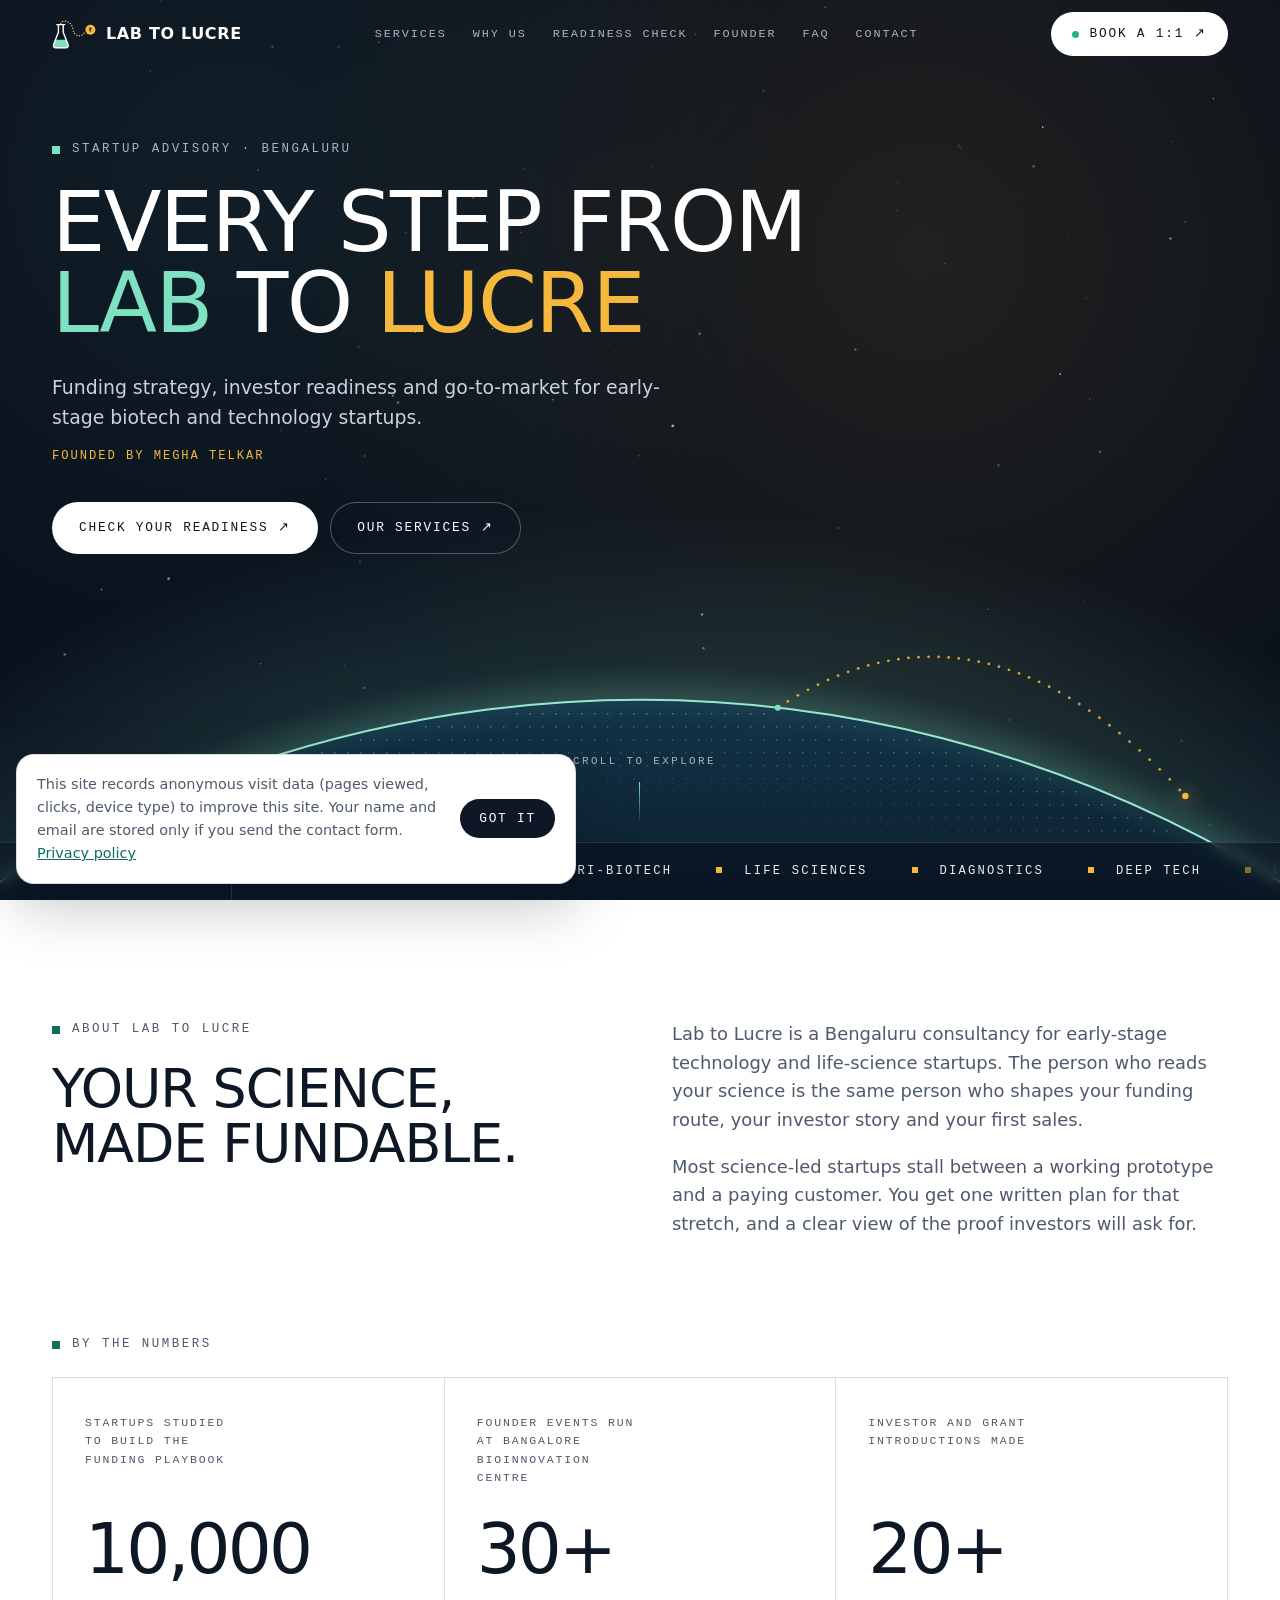
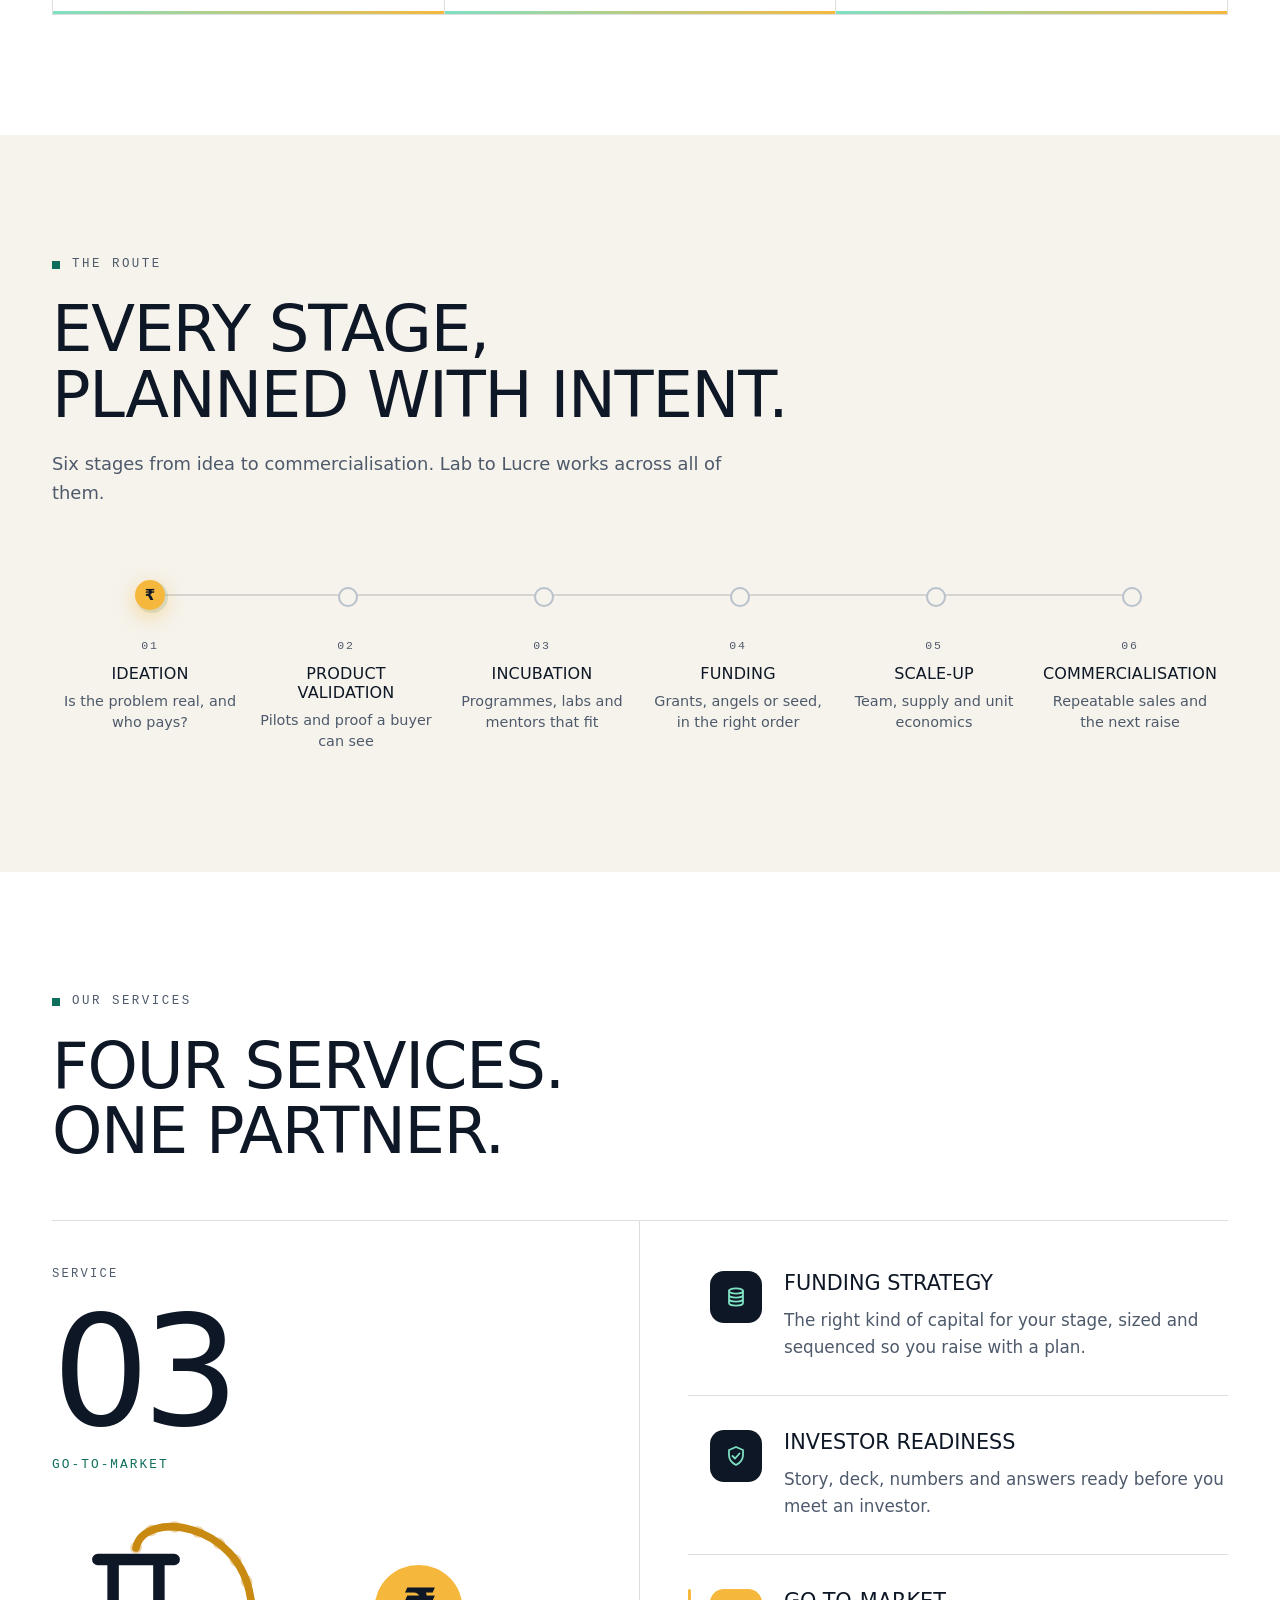
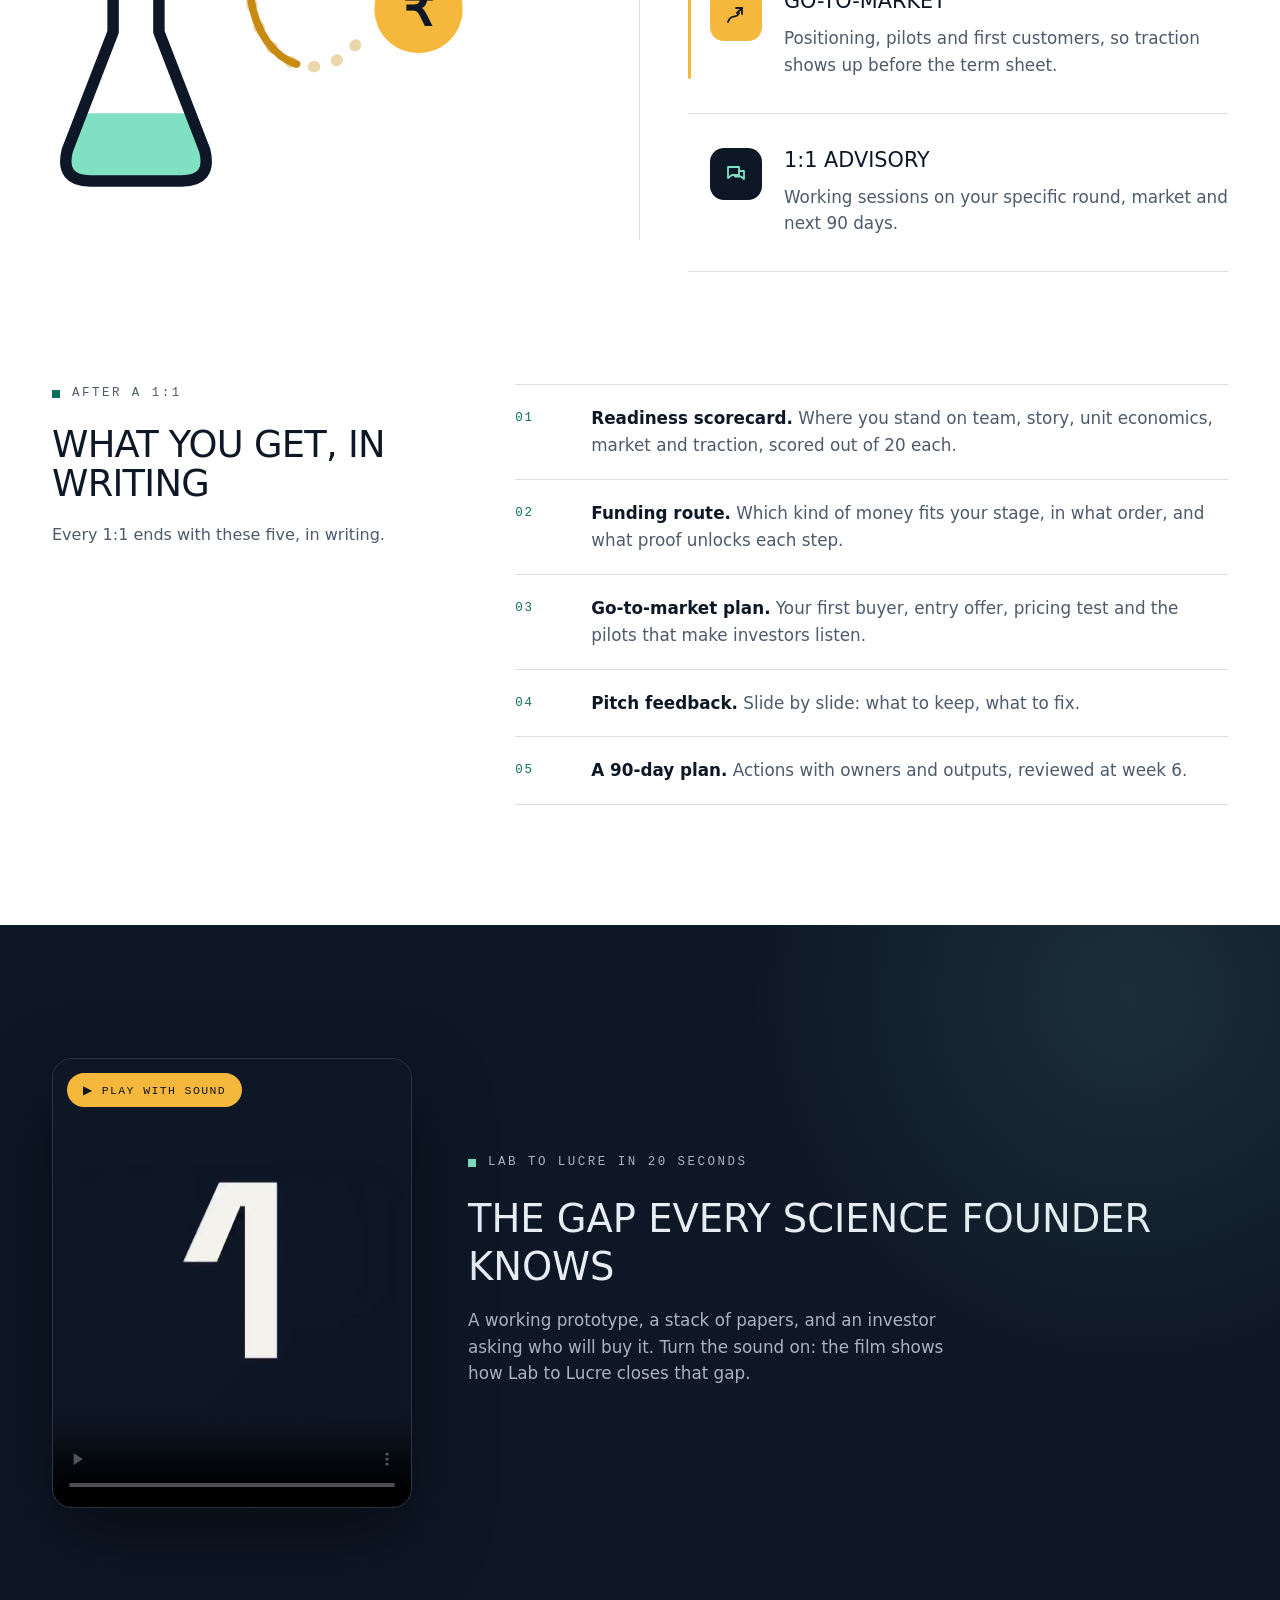
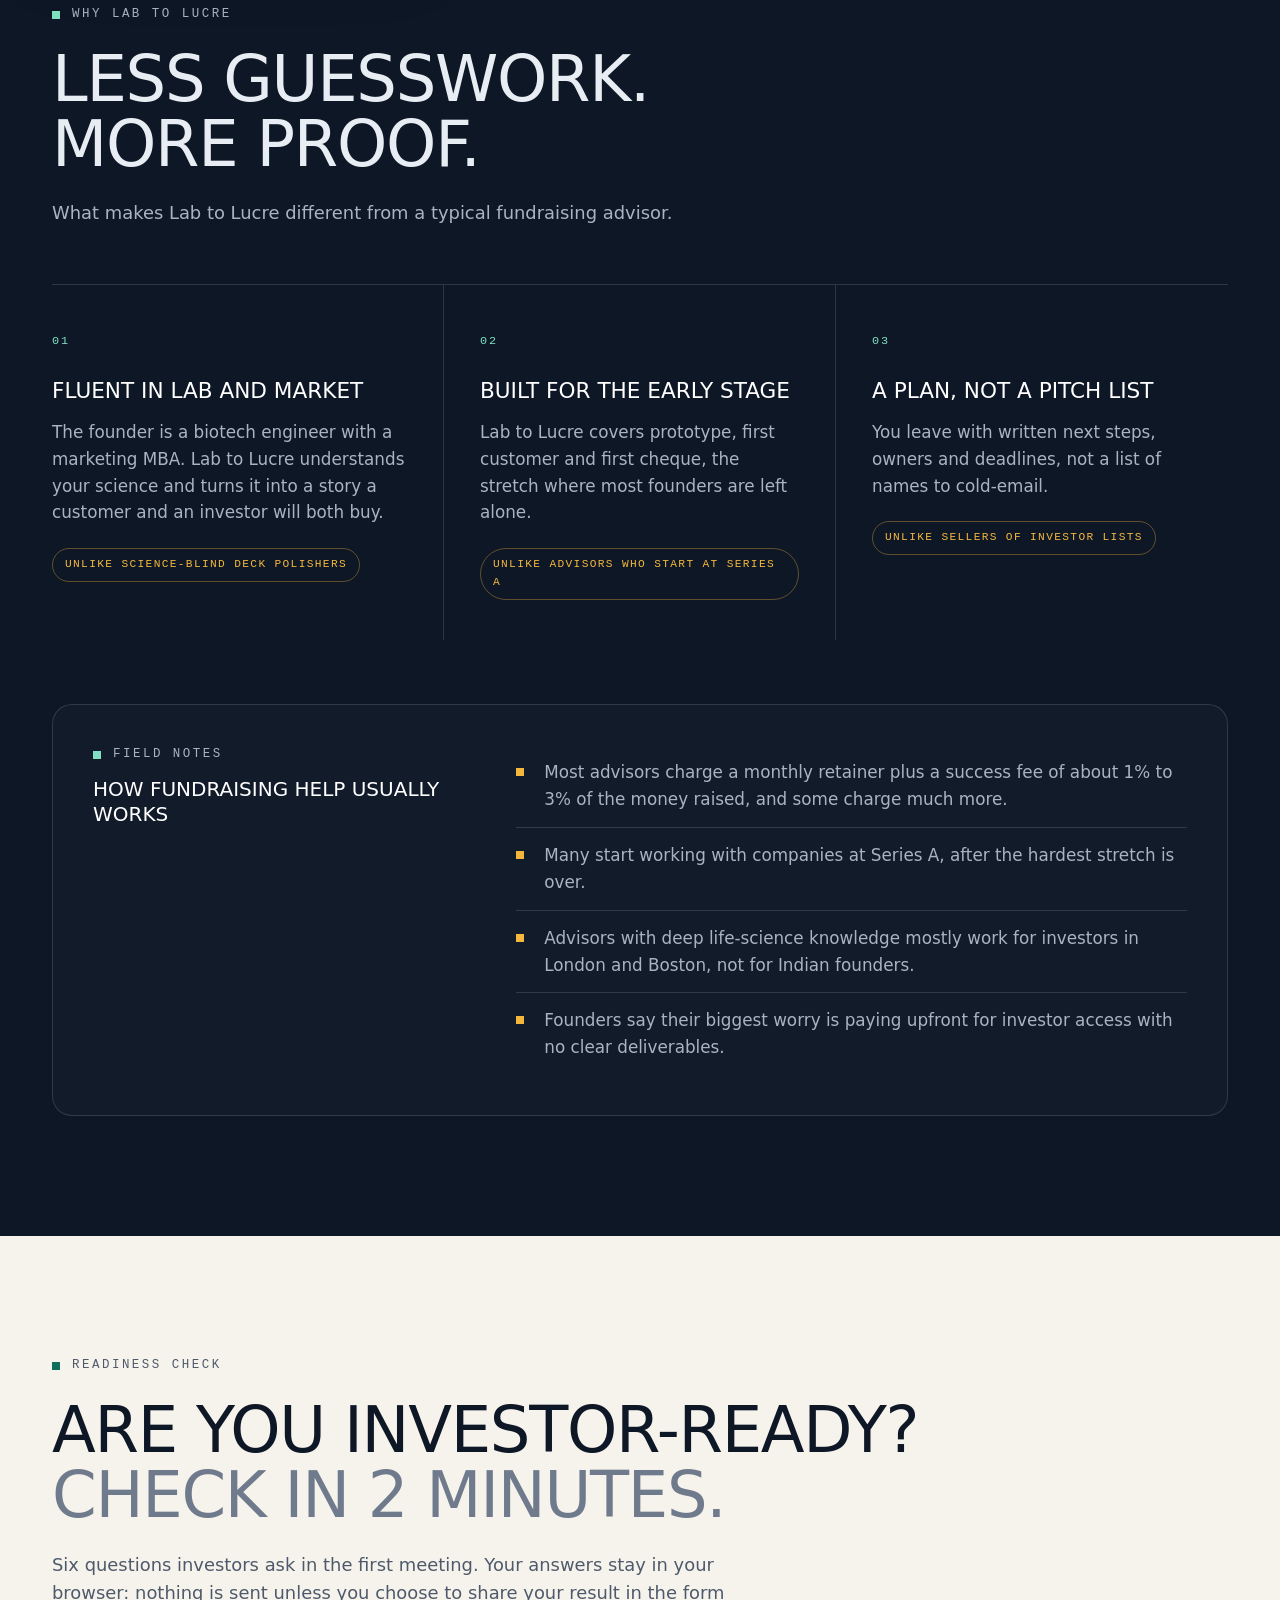
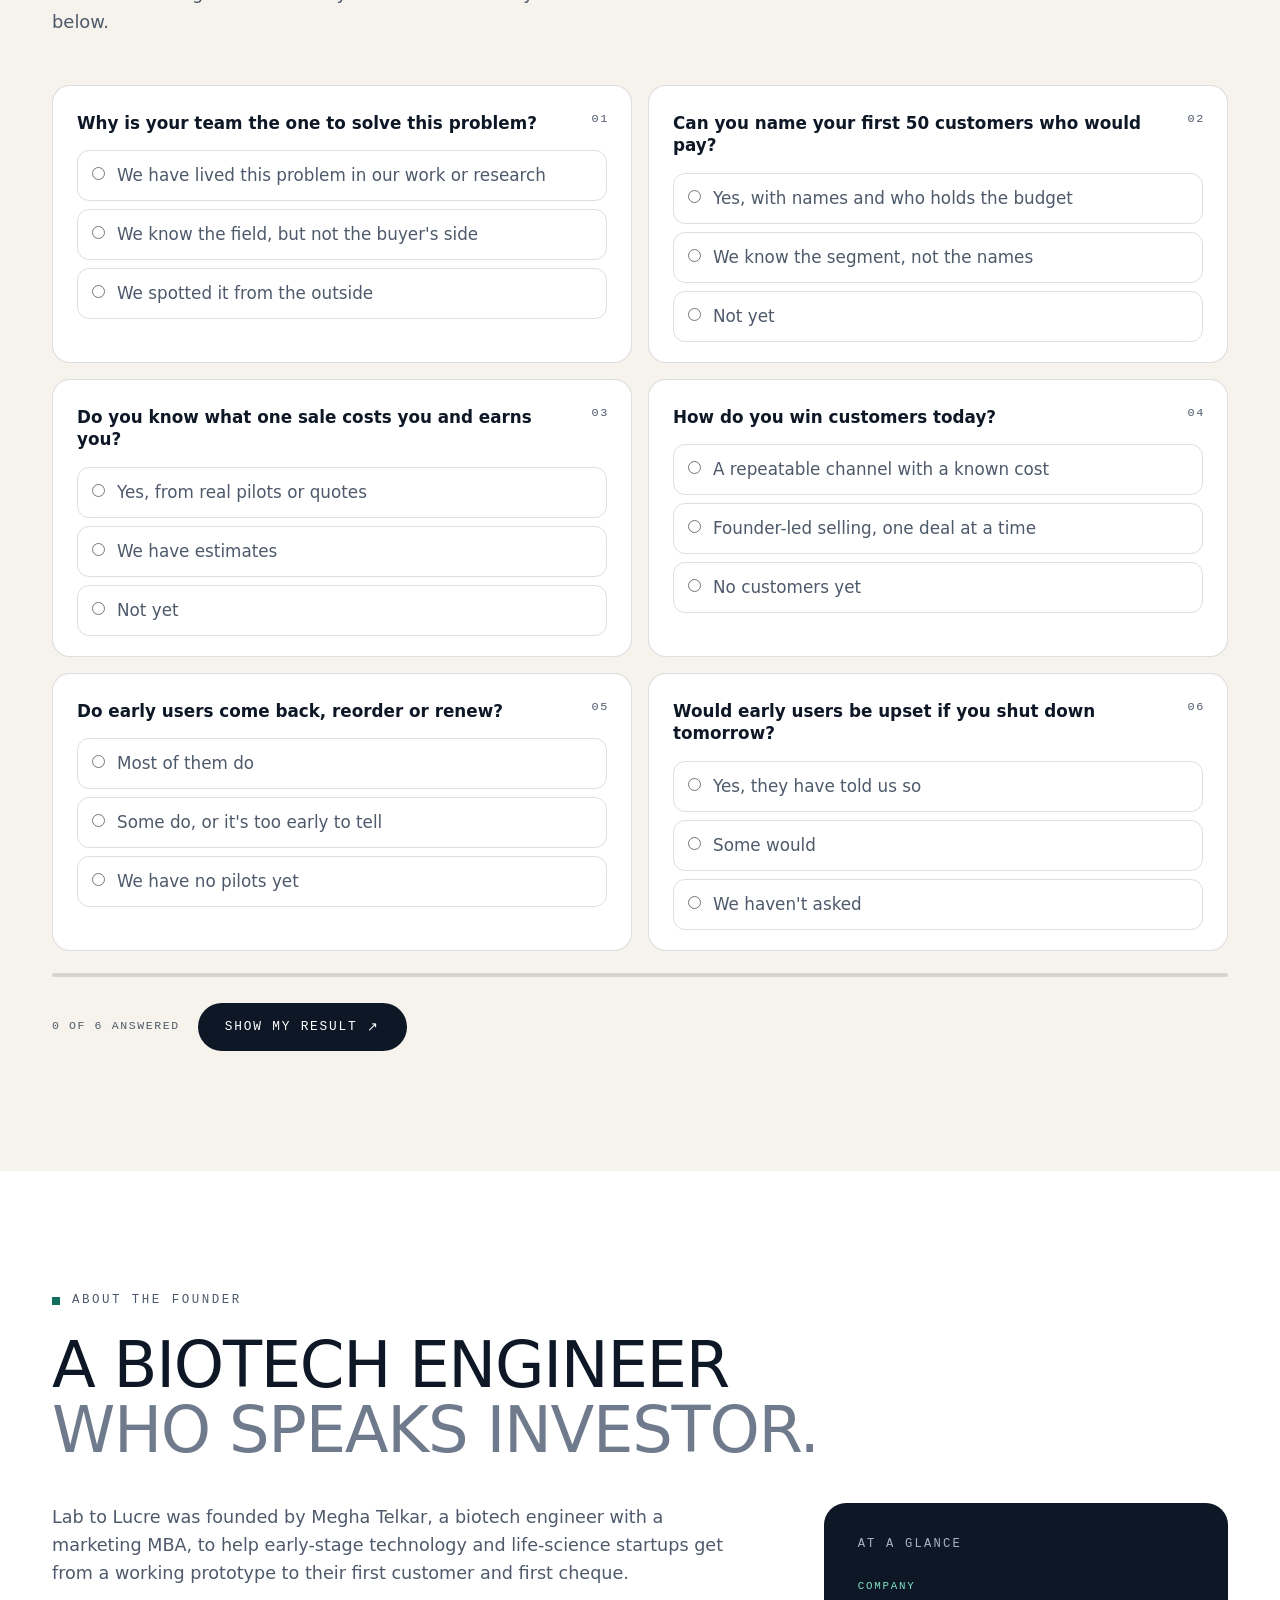
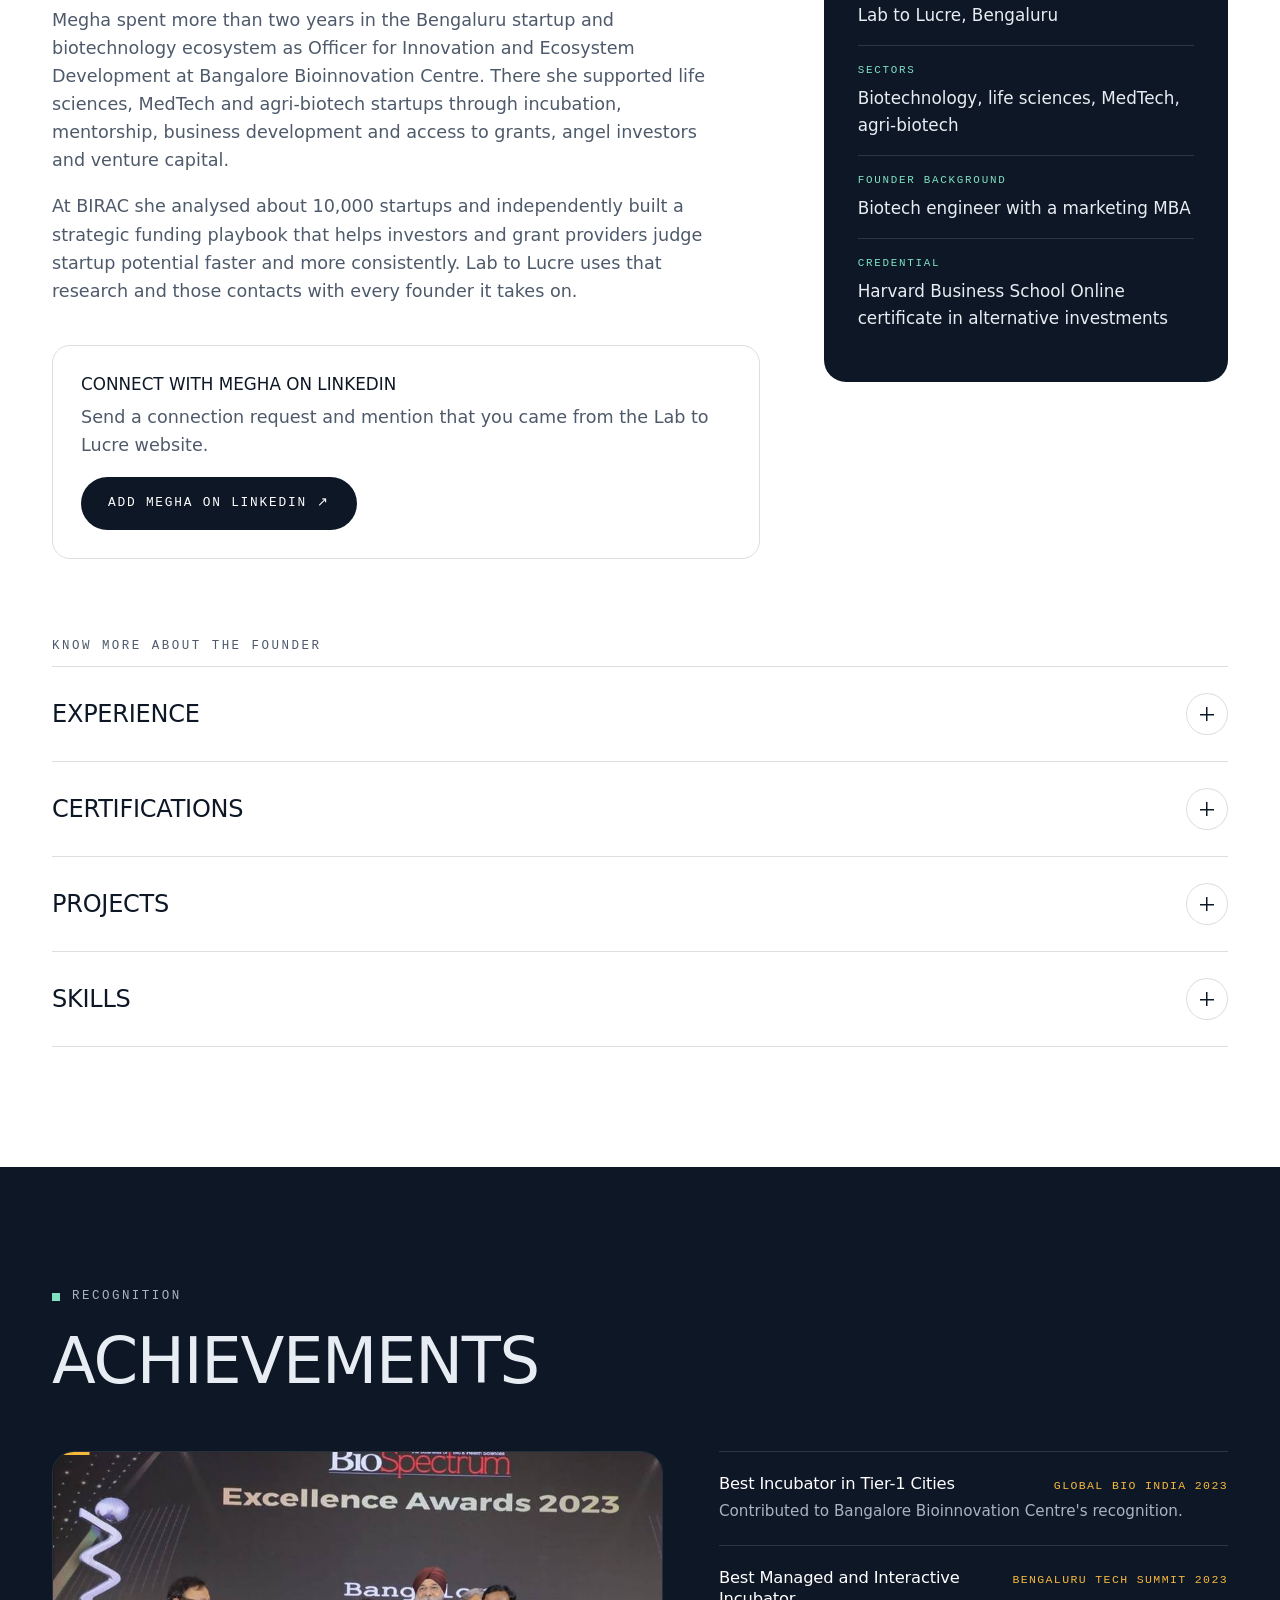
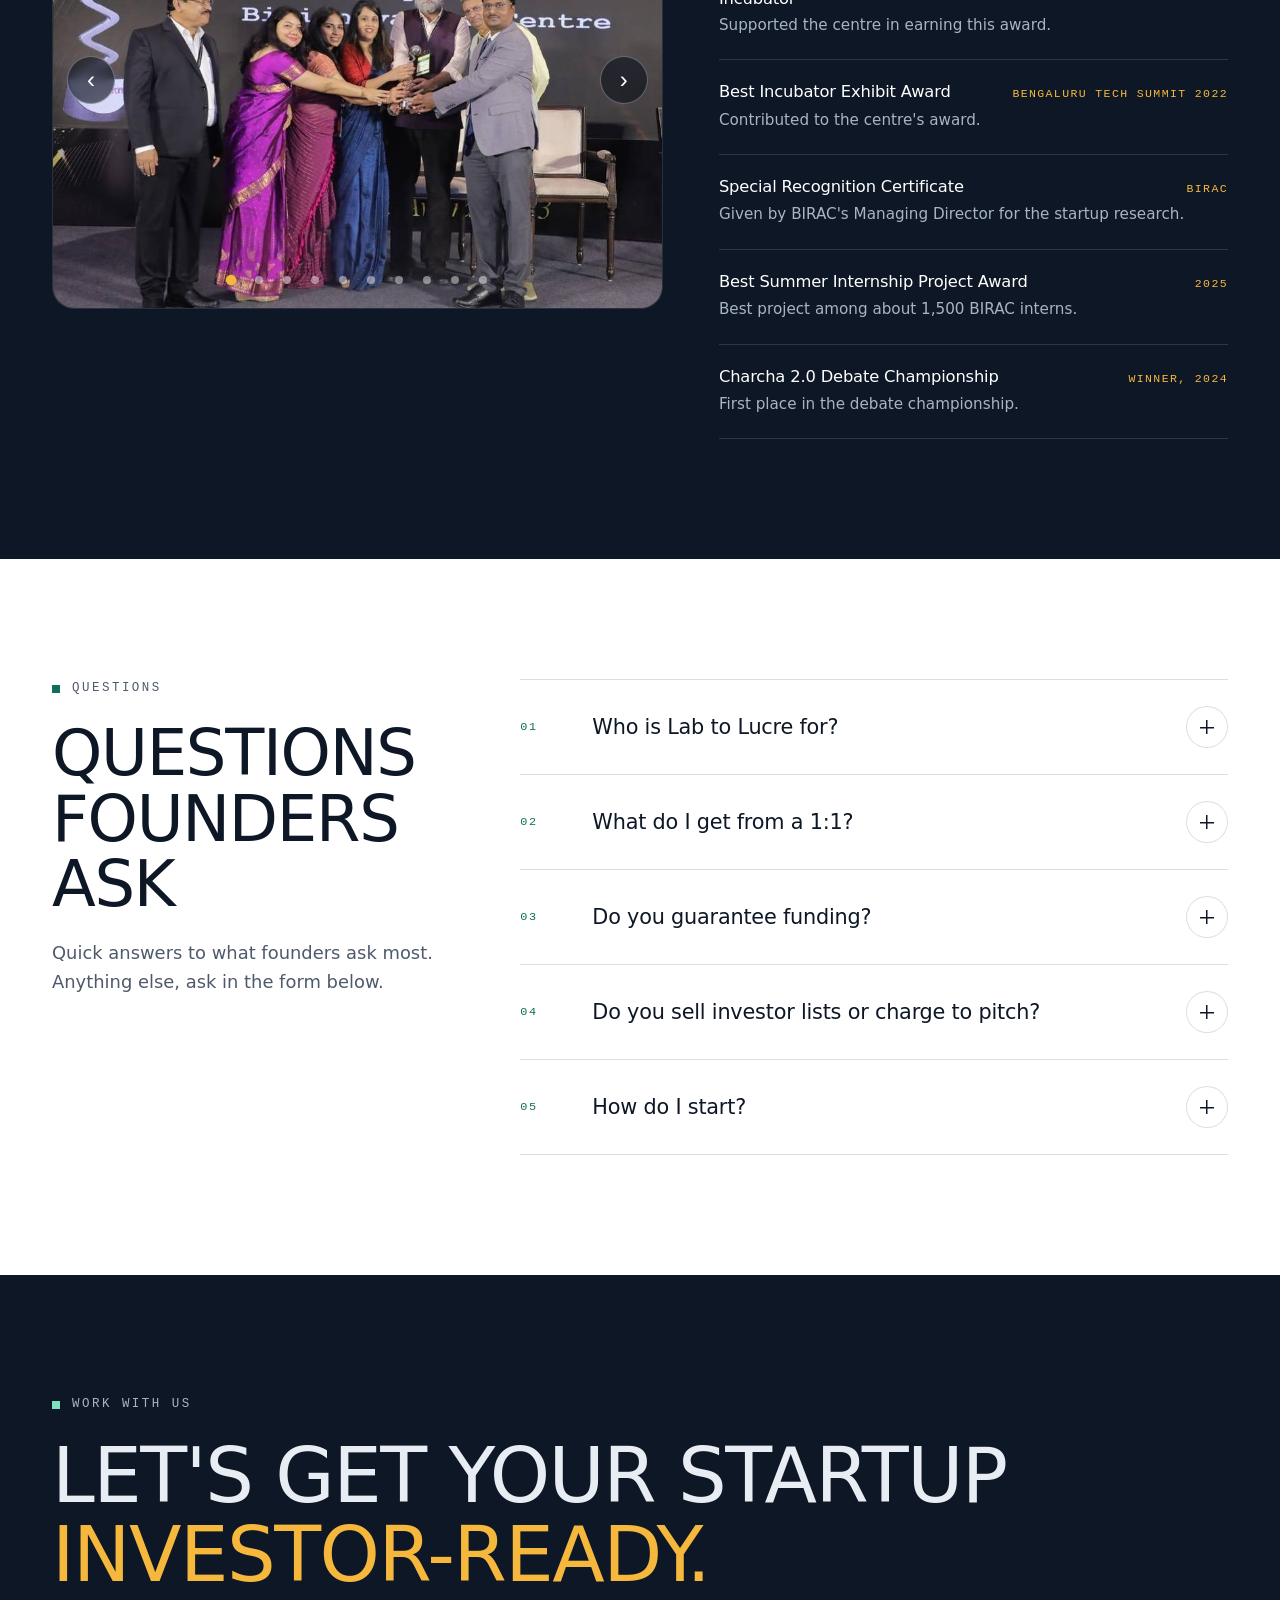
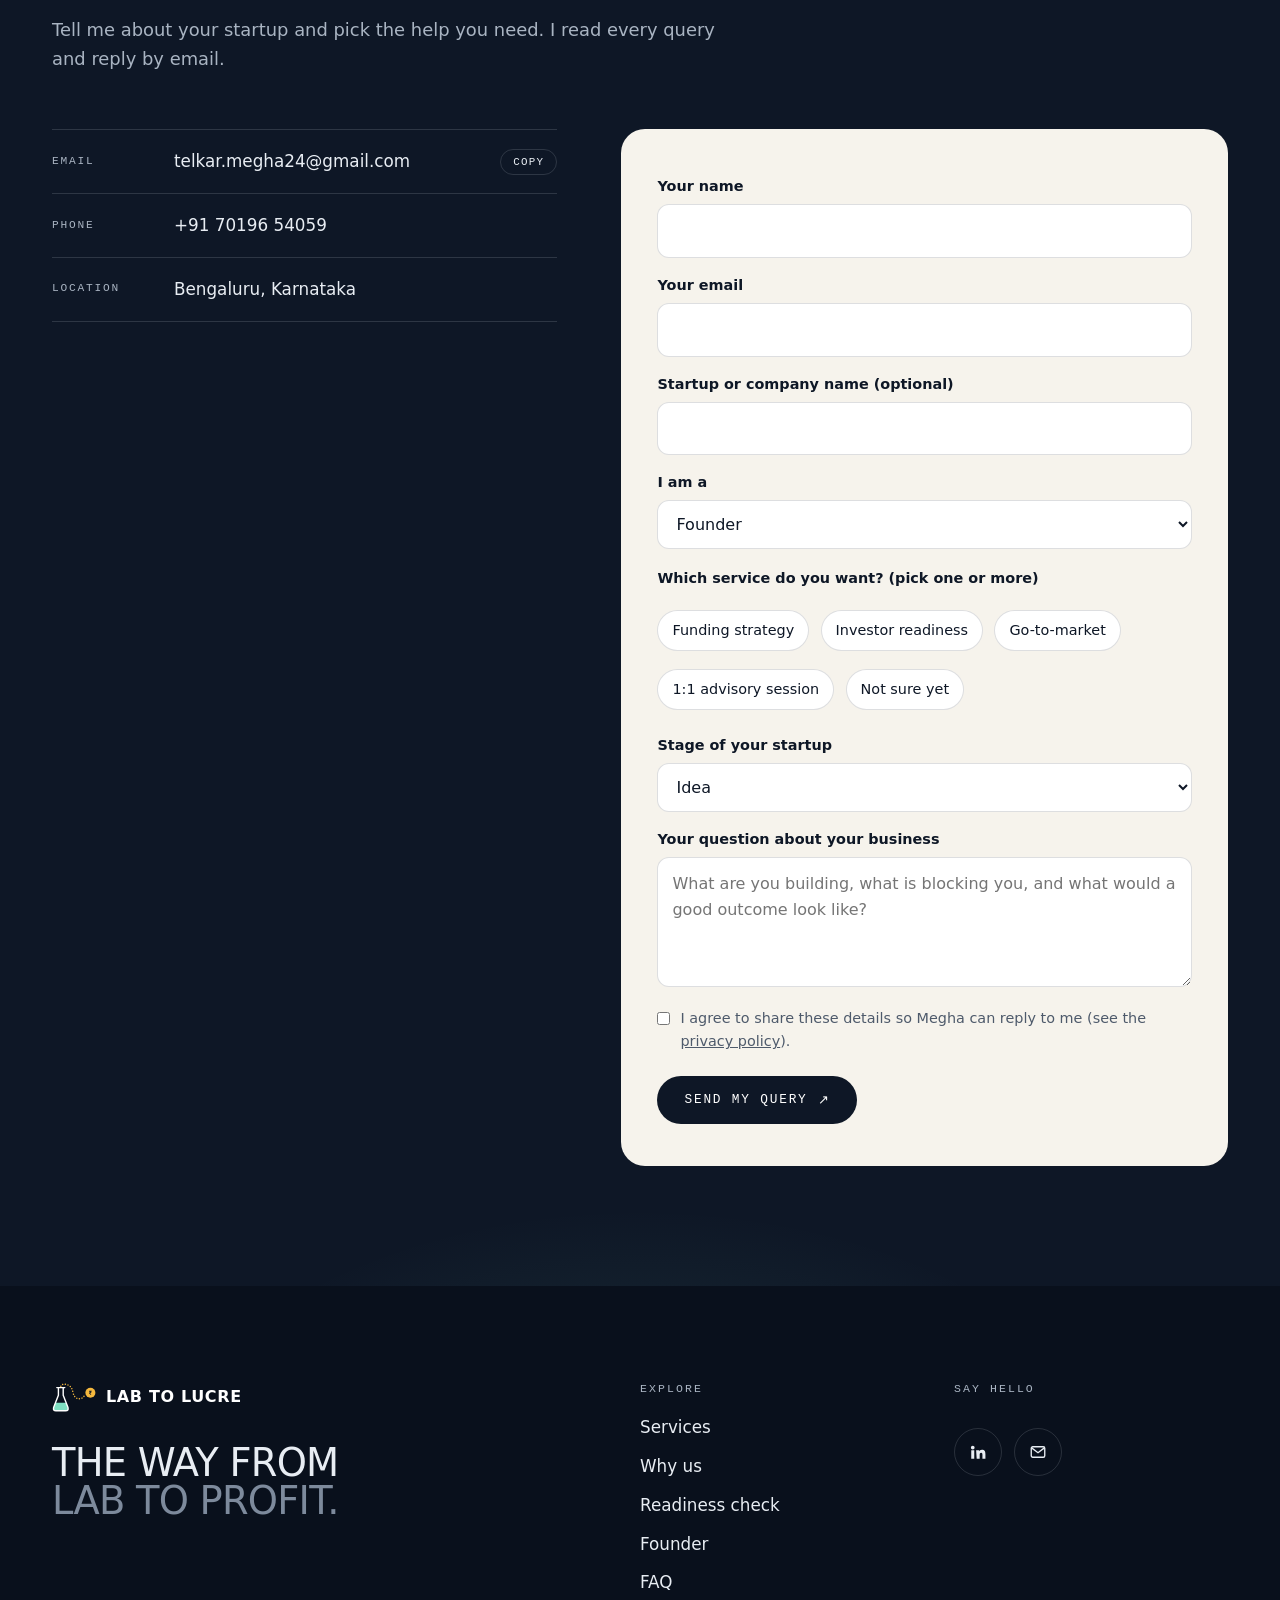
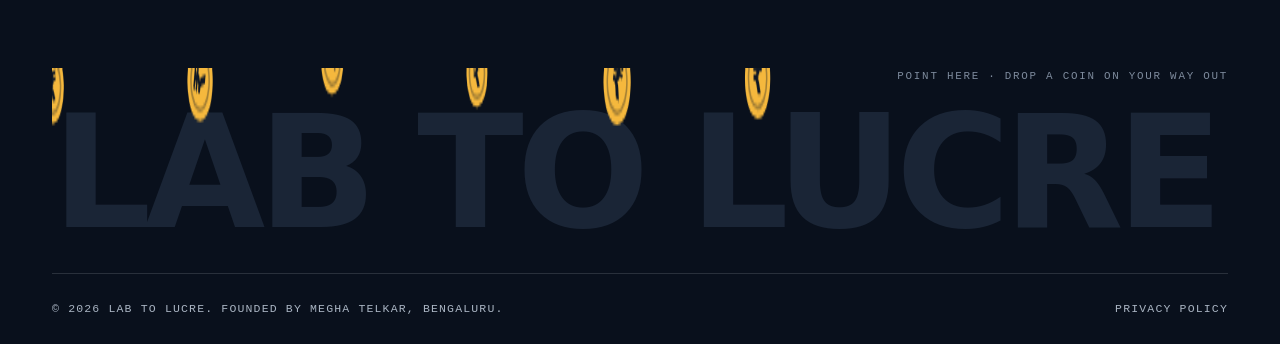
==== commit b453f91c: "Remove repeated CTAs and copy; footer wordmark with falling coins; launch checklist fixes One Book a" ====
--- a/index.html
+++ b/index.html
@@ -7,8 +7,8 @@
 <meta name="referrer" content="strict-origin-when-cross-origin">
 <meta http-equiv="X-Content-Type-Options" content="nosniff">
 <meta http-equiv="Permissions-Policy" content="camera=(), microphone=(), geolocation=(), payment=()">
-<title>Lab to Lucre | Funding strategy for early-stage startups, by Megha Telkar</title>
-<meta name="description" content="Lab to Lucre helps early-stage biotech, life-science and technology founders in India get investor-ready: funding strategy, investor readiness and go-to-market, with a written plan in 5 days.">
+<title>Lab to Lucre | Startup funding strategy by Megha Telkar</title>
+<meta name="description" content="Funding strategy, investor readiness and go-to-market for early-stage biotech, life-science and tech startups in India. A written plan in 5 working days.">
 <meta name="author" content="Megha Telkar">
 <meta name="robots" content="index, follow">
 <meta name="theme-color" content="#0E1726">
@@ -121,10 +121,11 @@
   .burger{display:block}
   .newsbar .right{display:none}
 }
-@media (max-width:520px){.nav-cta{display:none}.newsbar{font-size:.64rem}}
+.btn{white-space:nowrap}
+@media (max-width:520px){.nav-cta{padding:10px 14px;letter-spacing:.06em;font-size:.7rem}.nav-cta .ar,.nav-cta .live{display:none}.logo span{font-size:.88rem}.logo .mark{width:36px}}
 
 /* hero */
-.hero{background:var(--night);color:var(--white);min-height:100vh;min-height:100svh;padding:168px 0 0;display:flex;flex-direction:column;overflow:hidden;isolation:isolate}
+.hero{background:var(--night);color:var(--white);min-height:100vh;min-height:100svh;padding:140px 0 0;display:flex;flex-direction:column;overflow:hidden;isolation:isolate}
 .hero-fx{position:absolute;inset:0;width:100%;height:100%;z-index:-1}
 .hero .wrap{width:100%}
 .hero h1{font-size:clamp(2.6rem,6.6vw,5.6rem);line-height:.96;font-weight:500}
@@ -151,14 +152,14 @@
 @media (max-width:860px){.split{grid-template-columns:1fr;gap:28px}}
 
 /* numbers */
-.nums{display:grid;grid-template-columns:repeat(4,1fr);border-top:1px solid var(--line);border-left:1px solid var(--line);margin-top:56px}
+.nums{display:grid;grid-template-columns:repeat(3,1fr);border-top:1px solid var(--line);border-left:1px solid var(--line);margin-top:56px}
 .num{border-right:1px solid var(--line);border-bottom:1px solid var(--line);padding:36px 32px 30px;display:flex;flex-direction:column;justify-content:space-between;min-height:220px;position:relative;overflow:hidden}
 .num span{font-family:var(--mono);font-size:.72rem;letter-spacing:.16em;text-transform:uppercase;color:var(--muted);max-width:24ch}
 .num b{font-weight:400;font-size:clamp(2.8rem,5.4vw,4.6rem);letter-spacing:-.04em;line-height:1;margin-top:28px;font-variant-numeric:tabular-nums}
 .num::after{content:"";position:absolute;left:0;bottom:0;height:3px;width:100%;background:linear-gradient(90deg,var(--mint),var(--gold));transform:scaleX(0);transform-origin:0 50%;transition:transform 1.4s var(--ease)}
 .num.in::after{transform:scaleX(1)}
-@media (max-width:860px){.nums{grid-template-columns:1fr 1fr}.num{min-height:170px;padding:26px 20px}}
-@media (max-width:420px){.nums{grid-template-columns:1fr}}
+@media (max-width:860px){.nums{grid-template-columns:1fr}.num{min-height:170px;padding:26px 20px}}
+
 
 /* journey route */
 .route{position:relative;margin-top:72px;--p:1}
@@ -436,16 +437,48 @@
   .num::after{transition:none}
 }
 
+/* live dot on the booking button */
+.live{width:7px;height:7px;border-radius:50%;background:#1FB386;box-shadow:0 0 0 0 rgba(31,179,134,.6);animation:ping 2s infinite;flex:none}
+
+/* app-style micro-interactions (60fps) */
+.btn:active{transform:scale(.96)}
+.quiz label:has(input:checked){animation:pick .35s cubic-bezier(.3,1.6,.5,1)}
+@keyframes pick{0%{transform:scale(.97)}100%{transform:scale(1)}}
+.quiz fieldset{transition:border-color .3s,box-shadow .3s}
+.quiz fieldset:has(input:checked){border-color:rgba(15,110,92,.45)}
+.quiz fieldset:has(input:checked)::before{content:"\2713";color:#fff;background:var(--teal);width:24px;height:24px;border-radius:50%;display:grid;place-items:center;font-size:.8rem;top:20px;right:18px;letter-spacing:0;animation:pop .4s cubic-bezier(.3,1.6,.5,1)}
+@keyframes pop{0%{transform:scale(0)}100%{transform:scale(1)}}
+.qbar{grid-column:1/-1;height:4px;border-radius:4px;background:var(--line);overflow:hidden;margin-top:6px}
+.qbar i{display:block;height:100%;width:calc(var(--q,0) * 100% / 6);background:linear-gradient(90deg,var(--teal),var(--gold));transition:width .5s cubic-bezier(.2,.7,.2,1)}
+.qcount{font-family:var(--mono);font-size:.72rem;letter-spacing:.14em;text-transform:uppercase;color:var(--muted)}
+.ring{width:150px;height:150px;grid-row:span 3;position:relative}
+.ring svg{width:100%;height:100%;transform:rotate(-90deg)}
+.ring circle{fill:none;stroke-width:10}
+.ring .bg{stroke:rgba(232,237,243,.12)}
+.ring .fg{stroke:var(--gold);stroke-linecap:round;stroke-dasharray:0 100;transition:stroke-dasharray 1s cubic-bezier(.2,.7,.2,1)}
+.ring .score{position:absolute;inset:0;display:flex;align-items:baseline;justify-content:center;padding-top:44px;font-size:3.4rem;grid-row:auto;line-height:1}
+.ring .score small{font-size:.32em;margin-left:2px}
+#form button[type=submit].sent{background:var(--teal)}
+button.copy.ok{border-color:var(--mint);color:var(--mint)}
+
+/* footer: oversized wordmark that fills as you arrive, coins fall where you point (Footer gallery) */
+.giant{position:relative;margin-top:72px;padding-top:30px;overflow:hidden;user-select:none;-webkit-user-select:none;cursor:crosshair;touch-action:pan-y}
+.gw{display:inline-block;font-weight:600;text-transform:uppercase;letter-spacing:-.045em;line-height:.8;font-size:clamp(3.4rem,15.2vw,15.5rem);white-space:nowrap;padding:.08em 0 .06em;
+  background:linear-gradient(90deg,var(--mint) 0%,var(--gold) var(--fill,0%),#1A2536 var(--fill,0%));-webkit-background-clip:text;background-clip:text;color:transparent}
+#coinFx{position:absolute;inset:0;width:100%;height:100%;pointer-events:none}
+.giant-hint{position:absolute;right:0;top:0;font-family:var(--mono);font-size:.68rem;letter-spacing:.16em;text-transform:uppercase;color:#7D8A9C}
+@media (prefers-reduced-motion:reduce){.giant{cursor:auto}.gw{--fill:100%}}
+footer{padding-bottom:28px}
+.f-base{margin-top:28px}
+.f-grid{grid-template-columns:6fr 3fr 3fr}
+@media (max-width:860px){.f-grid{grid-template-columns:1fr 1fr}}
+
 </style>
 </head>
 <body>
 <a class="skip" href="#main">Skip to content</a>
 <div class="progress" id="progress" aria-hidden="true"></div>
 <header>
-  <div class="newsbar"><div class="wrap">
-    <a href="#check"><b>New:</b> Free 2-minute investor-readiness check &#8599;</a>
-    <span class="right"><a href="#contact">November 1:1 slots open</a><span aria-hidden="true">|</span><a href="https://www.linkedin.com/in/megha-telkar-286a5b22a/" target="_blank" rel="noopener noreferrer">LinkedIn</a></span>
-  </div></div>
   <nav class="wrap main" aria-label="Main">
     <a class="logo" href="#top"><svg class="mark" viewBox="0 -8 220 152" aria-hidden="true" focusable="false"><path d="M17 96 H71 L80 120 Q84 136 68 136 H20 Q4 136 8 120 Z" fill="#7FE0C2"/><path d="M24 20 H64 M32 20 V58 L8 120 Q4 136 20 136 H68 Q84 136 80 120 L56 58 V20" fill="none" stroke="currentColor" stroke-width="7" stroke-linejoin="round" stroke-linecap="round"/><path d="M44 14 C48 -6 98 0 104 40 C110 80 146 88 164 58" fill="none" stroke="#F5B83D" stroke-width="7" stroke-linecap="round" stroke-dasharray="0.5 13"/><circle cx="192" cy="46" r="25" fill="#F5B83D"/><path transform="translate(184.00 56)" d="M15.025390625 -15.326171875 14.287109375 -12.591796875H0.984375L1.708984375 -15.326171875ZM8.1484375 0.0 1.326171875 -8.1484375 1.3125 -10.58203125H4.703125Q5.8515625 -10.58203125 6.6171875 -10.9990234375Q7.3828125 -11.416015625 7.779296875 -12.140625Q8.17578125 -12.865234375 8.17578125 -13.794921875Q8.17578125 -15.203125 7.3623046875 -16.078125Q6.548828125 -16.953125 4.703125 -16.953125H0.984375L1.8046875 -20.37109375H4.703125Q7.232421875 -20.37109375 8.9140625 -19.60546875Q10.595703125 -18.83984375 11.443359375 -17.4384765625Q12.291015625 -16.037109375 12.291015625 -14.109375Q12.291015625 -12.400390625 11.716796875 -11.1015625Q11.142578125 -9.802734375 9.92578125 -8.955078125Q8.708984375 -8.107421875 6.767578125 -7.73828125L6.6171875 -7.669921875L12.71484375 -0.177734375V0.0ZM15.0390625 -20.37109375 14.287109375 -17.58203125 3.36328125 -17.595703125 4.115234375 -20.37109375Z" fill="#0E1726"/></svg><span>Lab to Lucre</span></a>
     <ul class="links" id="links">
@@ -457,7 +490,7 @@
       <li><a href="#contact">Contact</a></li>
     </ul>
     <div style="display:flex;gap:10px;align-items:center">
-      <a class="btn btn-solid nav-cta" href="#contact">Book a 1:1 <span class="ar" aria-hidden="true">&#8599;</span></a>
+      <a class="btn btn-solid nav-cta" href="#contact"><span class="live" aria-hidden="true"></span>Book a 1:1 <span class="ar" aria-hidden="true">&#8599;</span></a>
       <button class="burger" id="burger" type="button" aria-label="Open menu" aria-expanded="false" aria-controls="links">&#9776;</button>
     </div>
   </nav>
@@ -467,12 +500,12 @@
 <section class="hero" id="top">
   <canvas class="hero-fx" id="heroFx" aria-hidden="true"></canvas>
   <div class="wrap">
-    <p class="eyebrow">One partner, bench to first cheque</p>
+    <p class="eyebrow">Startup advisory &middot; Bengaluru</p>
     <h1 id="heroTitle"><span class="ln" style="--li:0"><span>Every step from</span></span><span class="ln" style="--li:1"><span><span class="mint">lab</span> to <span class="gold">lucre</span></span></span></h1>
-    <p class="sub">Funding strategy, investor readiness and go-to-market for early-stage biotech and technology startups. Lab to Lucre helps founders get from a working prototype to a paying customer, then raise money on that proof.</p>
-    <p class="byline">Megha Telkar, Founder &middot; Bengaluru</p>
+    <p class="sub">Funding strategy, investor readiness and go-to-market for early-stage biotech and technology startups.</p>
+    <p class="byline">Founded by Megha Telkar</p>
     <div class="btns">
-      <a class="btn btn-solid" href="#contact">Book a 1:1 <span class="ar" aria-hidden="true">&#8599;</span></a>
+      <a class="btn btn-solid" href="#check">Check your readiness <span class="ar" aria-hidden="true">&#8599;</span></a>
       <a class="btn btn-ghost" href="#company">Our services <span class="ar" aria-hidden="true">&#8599;</span></a>
     </div>
   </div>
@@ -480,8 +513,8 @@
   <div class="ticker" aria-hidden="true">
     <span class="lbl">Sectors we work in</span>
     <div class="vp"><div class="tr">
-      <span>Biotech</span><span>MedTech</span><span>Agri-biotech</span><span>Life sciences</span><span>Diagnostics</span><span>Deep tech</span><span>Prototype to first customer</span><span>First customer to first cheque</span>
-      <span class="dup">Biotech</span><span class="dup">MedTech</span><span class="dup">Agri-biotech</span><span class="dup">Life sciences</span><span class="dup">Diagnostics</span><span class="dup">Deep tech</span><span class="dup">Prototype to first customer</span><span class="dup">First customer to first cheque</span>
+      <span>Biotech</span><span>MedTech</span><span>Agri-biotech</span><span>Life sciences</span><span>Diagnostics</span><span>Deep tech</span>
+      <span class="dup">Biotech</span><span class="dup">MedTech</span><span class="dup">Agri-biotech</span><span class="dup">Life sciences</span><span class="dup">Diagnostics</span><span class="dup">Deep tech</span>
     </div></div>
   </div>
 </section>
@@ -491,12 +524,11 @@
     <div class="split">
       <div>
         <p class="eyebrow">About Lab to Lucre</p>
-        <h2 id="h-intro" class="rvl"><span class="ln" style="--li:0"><span>One advisor,</span></span><span class="ln" style="--li:1"><span>from bench to</span></span><span class="ln" style="--li:2"><span>first cheque.</span></span></h2>
+        <h2 id="h-intro" class="rvl"><span class="ln" style="--li:0"><span>Your science,</span></span><span class="ln" style="--li:1"><span>made fundable.</span></span></h2>
       </div>
       <div class="copy">
         <p class="rv">Lab to Lucre is a Bengaluru consultancy for early-stage technology and life-science startups. The person who reads your science is the same person who shapes your funding route, your investor story and your first sales.</p>
         <p class="rv">Most science-led startups stall between a working prototype and a paying customer. You get one written plan for that stretch, and a clear view of the proof investors will ask for.</p>
-        <div class="btns rv"><a class="btn btn-ink" href="#company">See the services <span class="ar" aria-hidden="true">&#8599;</span></a></div>
       </div>
     </div>
     <p class="eyebrow" style="margin-top:96px">By the numbers</p>
@@ -504,7 +536,6 @@
       <div class="num" role="listitem"><span>Startups studied to build the funding playbook</span><b data-count="10000" data-suffix="">10,000</b></div>
       <div class="num" role="listitem"><span>Founder events run at Bangalore Bioinnovation Centre</span><b data-count="30" data-suffix="+">30+</b></div>
       <div class="num" role="listitem"><span>Investor and grant introductions made</span><b data-count="20" data-suffix="+">20+</b></div>
-      <div class="num" role="listitem"><span>Working days to your written readiness report</span><b data-count="5" data-suffix="">5</b></div>
     </div>
   </div>
 </section>
@@ -513,7 +544,7 @@
   <div class="wrap">
     <p class="eyebrow">The route</p>
     <h2 id="h-journey" class="rvl"><span class="ln" style="--li:0"><span>Every stage,</span></span><span class="ln" style="--li:1"><span>planned with intent.</span></span></h2>
-    <p class="lead rv">Where Lab to Lucre works with founders, from the bench to the first cheque.</p>
+    <p class="lead rv">Six stages from idea to commercialisation. Lab to Lucre works across all of them.</p>
     <div class="route" id="route"><span class="traveller" aria-hidden="true">&#8377;</span>
       <ol class="stages" id="stages">
         <li><span class="n" aria-hidden="true"></span><b>Ideation</b><small>Is the problem real, and who pays?</small></li>
@@ -531,7 +562,6 @@
   <div class="wrap">
     <p class="eyebrow">Our services</p>
     <h2 id="h-company" class="rvl"><span class="ln" style="--li:0"><span>Four services.</span></span><span class="ln" style="--li:1"><span>One partner.</span></span></h2>
-    <p class="lead rv">Lab to Lucre works with founders from prototype to first customer to first cheque.</p>
     <div class="svc-split">
       <div class="svc-panel" aria-hidden="true">
         <span class="idx">Service</span>
@@ -550,8 +580,7 @@
       <div>
         <p class="eyebrow">After a 1:1</p>
         <h3 style="font-size:clamp(1.6rem,3vw,2.3rem);line-height:1.05;letter-spacing:-.02em">What you get, in writing</h3>
-        <ol class="steps" aria-label="How it works"><li>Book a 1:1</li><li>Written report in 5 days</li><li>Your 90-day plan</li></ol>
-        <div class="btns" style="margin-top:28px;align-items:center"><a class="btn btn-ink" href="#contact">Book a 1:1 slot <span class="ar" aria-hidden="true">&#8599;</span></a><span class="slots">November 1:1 slots open</span></div>
+        <p class="lead" style="margin-top:18px;font-size:1rem">Every 1:1 ends with these five, in writing.</p>
       </div>
       <ol>
         <li class="rv"><span><b>Readiness scorecard.</b> Where you stand on team, story, unit economics, market and traction, scored out of 20 each.</span></li>
@@ -580,7 +609,7 @@
     <div class="usp">
       <article class="rv"><span class="k">01</span><h3>Fluent in lab and market</h3><p>The founder is a biotech engineer with a marketing MBA. Lab to Lucre understands your science and turns it into a story a customer and an investor will both buy.</p><span class="vs">Unlike science-blind deck polishers</span></article>
       <article class="rv"><span class="k">02</span><h3>Built for the early stage</h3><p>Lab to Lucre covers prototype, first customer and first cheque, the stretch where most founders are left alone.</p><span class="vs">Unlike advisors who start at Series A</span></article>
-      <article class="rv"><span class="k">03</span><h3>A plan, not a pitch list</h3><p>You get a written report in 5 days and a 90-day plan with owners and deadlines.</p><span class="vs">Unlike sellers of investor lists</span></article>
+      <article class="rv"><span class="k">03</span><h3>A plan, not a pitch list</h3><p>You leave with written next steps, owners and deadlines, not a list of names to cold-email.</p><span class="vs">Unlike sellers of investor lists</span></article>
     </div>
     <div class="research rv">
       <div><p class="eyebrow" style="margin-bottom:12px">Field notes</p><h3>How fundraising help usually works</h3></div>
@@ -591,7 +620,6 @@
         <li>Founders say their biggest worry is paying upfront for investor access with no clear deliverables.</li>
       </ul>
     </div>
-    <div class="cta"><a class="btn btn-gold" href="#contact">Book a 1:1 slot <span class="ar" aria-hidden="true">&#8599;</span></a><span class="slots">November 1:1 slots open</span></div>
   </div>
 </section>
 
@@ -625,11 +653,12 @@
         <label><input type="radio" name="q6" value="2"> Yes, they have told us so</label>
         <label><input type="radio" name="q6" value="1"> Some would</label>
         <label><input type="radio" name="q6" value="0"> We haven't asked</label></fieldset>
-      <div class="qfoot"><button class="btn btn-ink" type="submit">Show my result <span class="ar" aria-hidden="true">&#8599;</span></button>
+      <div class="qbar" aria-hidden="true"><i id="qBar"></i></div>
+      <div class="qfoot"><span class="qcount" id="qCount" aria-hidden="true">0 of 6 answered</span><button class="btn btn-ink" type="submit">Show my result <span class="ar" aria-hidden="true">&#8599;</span></button>
       <p class="note" id="quizNote" role="status"></p></div>
     </form>
     <div class="result" id="quizResult" hidden tabindex="-1">
-      <p class="score"><span id="qScore">0</span><small>/12</small></p>
+      <div class="ring"><svg viewBox="0 0 120 120" aria-hidden="true"><circle class="bg" cx="60" cy="60" r="50" pathLength="100"/><circle class="fg" id="qRing" cx="60" cy="60" r="50" pathLength="100"/></svg><p class="score"><span id="qScore">0</span><small>/12</small></p></div>
       <h3 id="qBand"></h3>
       <ul id="qGaps"></ul>
       <a class="btn btn-gold" id="qShare" href="#contact">Get a plan for these gaps <span class="ar" aria-hidden="true">&#8599;</span></a>
@@ -650,14 +679,12 @@
           <h3>Connect with Megha on LinkedIn</h3>
           <p>Send a connection request and mention that you came from the Lab to Lucre website.</p>
           <a class="btn btn-ink" id="li-btn" href="https://www.linkedin.com/in/megha-telkar-286a5b22a/" target="_blank" rel="noopener noreferrer">Add Megha on LinkedIn <span class="ar" aria-hidden="true">&#8599;</span></a>
-          <span class="li-id">linkedin.com/in/megha-telkar-286a5b22a</span>
         </div>
       </div>
       <div class="facts rv">
         <h3>At a glance</h3>
         <dl>
           <div><dt>Company</dt><dd>Lab to Lucre, Bengaluru</dd></div>
-          <div><dt>Focus</dt><dd>Funding strategy, investor readiness, go-to-market</dd></div>
           <div><dt>Sectors</dt><dd>Biotechnology, life sciences, MedTech, agri-biotech</dd></div>
           <div><dt>Founder background</dt><dd>Biotech engineer with a marketing MBA</dd></div>
           <div><dt>Credential</dt><dd>Harvard Business School Online certificate in alternative investments</dd></div>
@@ -771,8 +798,7 @@
     <div class="faq-side">
       <p class="eyebrow">Questions</p>
       <h2 id="h-faq" class="rvl"><span class="ln" style="--li:0"><span>Questions</span></span><span class="ln" style="--li:1"><span>founders ask</span></span></h2>
-      <p class="lead rv">Quick answers to what founders ask most.</p>
-      <div class="ask rv"><h3>Can't find your answer?</h3><p>Send a note with your stage and question. Megha reads every query and replies by email.</p><a class="btn btn-ink" href="mailto:telkar.megha24@gmail.com">Email Megha <span class="ar" aria-hidden="true">&#8599;</span></a></div>
+      <p class="lead rv">Quick answers to what founders ask most. Anything else, ask in the form below.</p>
     </div>
     <div>
       <details class="dd"><summary><span class="qn">01</span>Who is Lab to Lucre for?</summary><div class="dd-body"><p>Early-stage founders in biotech, life sciences, MedTech, agri-biotech and other technology startups, from a working prototype to the first raise.</p></div></details>
@@ -788,12 +814,11 @@
   <div class="wrap">
     <p class="eyebrow">Work with us</p>
     <h2 id="h-contact" class="rvl"><span class="ln" style="--li:0"><span>Let's get your startup</span></span><span class="ln" style="--li:1"><span class="gold">investor-ready.</span></span></h2>
-    <p class="lead rv">Tell me about your startup and pick the help you need. I read every query and reply by email. November 1:1 slots are open.</p>
+    <p class="lead rv">Tell me about your startup and pick the help you need. I read every query and reply by email.</p>
     <div class="contact-grid">
       <ul class="details rv">
         <li><span>Email</span><a href="mailto:telkar.megha24@gmail.com" id="mail">telkar.megha24@gmail.com</a><button class="copy" id="copy" type="button">Copy</button></li>
         <li><span>Phone</span><a href="tel:+917019654059">+91 70196 54059</a></li>
-        <li><span>LinkedIn</span><a href="https://www.linkedin.com/in/megha-telkar-286a5b22a/" target="_blank" rel="noopener noreferrer">linkedin.com/in/megha-telkar-286a5b22a</a></li>
         <li><span>Location</span>Bengaluru, Karnataka</li>
       </ul>
     <form id="form" novalidate>
@@ -833,14 +858,13 @@
     <div class="f-grid">
       <div class="f-brand">
         <a class="logo" href="#top"><svg class="mark" viewBox="0 -8 220 152" aria-hidden="true" focusable="false"><path d="M17 96 H71 L80 120 Q84 136 68 136 H20 Q4 136 8 120 Z" fill="#7FE0C2"/><path d="M24 20 H64 M32 20 V58 L8 120 Q4 136 20 136 H68 Q84 136 80 120 L56 58 V20" fill="none" stroke="currentColor" stroke-width="7" stroke-linejoin="round" stroke-linecap="round"/><path d="M44 14 C48 -6 98 0 104 40 C110 80 146 88 164 58" fill="none" stroke="#F5B83D" stroke-width="7" stroke-linecap="round" stroke-dasharray="0.5 13"/><circle cx="192" cy="46" r="25" fill="#F5B83D"/><path transform="translate(184.00 56)" d="M15.025390625 -15.326171875 14.287109375 -12.591796875H0.984375L1.708984375 -15.326171875ZM8.1484375 0.0 1.326171875 -8.1484375 1.3125 -10.58203125H4.703125Q5.8515625 -10.58203125 6.6171875 -10.9990234375Q7.3828125 -11.416015625 7.779296875 -12.140625Q8.17578125 -12.865234375 8.17578125 -13.794921875Q8.17578125 -15.203125 7.3623046875 -16.078125Q6.548828125 -16.953125 4.703125 -16.953125H0.984375L1.8046875 -20.37109375H4.703125Q7.232421875 -20.37109375 8.9140625 -19.60546875Q10.595703125 -18.83984375 11.443359375 -17.4384765625Q12.291015625 -16.037109375 12.291015625 -14.109375Q12.291015625 -12.400390625 11.716796875 -11.1015625Q11.142578125 -9.802734375 9.92578125 -8.955078125Q8.708984375 -8.107421875 6.767578125 -7.73828125L6.6171875 -7.669921875L12.71484375 -0.177734375V0.0ZM15.0390625 -20.37109375 14.287109375 -17.58203125 3.36328125 -17.595703125 4.115234375 -20.37109375Z" fill="#0E1726"/></svg><span>Lab to Lucre</span></a>
-        <p class="f-line">One partner.<span>Every step from lab to lucre.</span></p>
-        <div class="social"><a href="https://www.linkedin.com/in/megha-telkar-286a5b22a/" target="_blank" rel="noopener noreferrer" aria-label="Megha Telkar on LinkedIn"><svg viewBox="0 0 24 24" fill="currentColor" aria-hidden="true"><path d="M4.98 3.5a2.5 2.5 0 1 1 0 5 2.5 2.5 0 0 1 0-5zM3 9.5h4V21H3zM9.5 9.5h3.8v1.6h.06c.53-1 1.83-2.06 3.77-2.06 4.03 0 4.77 2.65 4.77 6.1V21h-4v-5.1c0-1.22-.02-2.79-1.7-2.79-1.7 0-1.96 1.33-1.96 2.7V21h-4z"/></svg></a><a href="mailto:telkar.megha24@gmail.com" aria-label="Email Megha"><svg viewBox="0 0 24 24" fill="none" stroke="currentColor" stroke-width="1.8" aria-hidden="true"><rect x="3" y="5" width="18" height="14" rx="2"/><path d="M3.5 6.5 12 13l8.5-6.5"/></svg></a></div>
+        <p class="f-line">The way from<span>lab to profit.</span></p>
       </div>
-      <div class="f-col"><h3>Company</h3><ul><li><a href="#company">Services</a></li><li><a href="#why-me">Why us</a></li><li><a href="#check">Readiness check</a></li><li><a href="#about">Founder</a></li><li><a href="#faq">FAQ</a></li></ul></div>
-      <div class="f-col"><h3>Services</h3><ul><li><a href="#company">Funding strategy</a></li><li><a href="#company">Investor readiness</a></li><li><a href="#company">Go-to-market</a></li><li><a href="#contact">1:1 advisory</a></li></ul></div>
-      <div class="f-col"><h3>Contact</h3><ul><li><a href="mailto:telkar.megha24@gmail.com">Email</a></li><li><a href="tel:+917019654059">+91 70196 54059</a></li><li><a href="https://www.linkedin.com/in/megha-telkar-286a5b22a/" target="_blank" rel="noopener noreferrer">LinkedIn</a></li><li>Bengaluru, India</li></ul></div>
-    </div>
-    <div class="f-base"><p>&copy; <span id="yr"></span> Lab to Lucre. Founded by Megha Telkar.</p><p><a href="privacy.html">Privacy policy</a> &middot; <a href="#top">Back to top &#8593;</a></p></div>
+      <nav class="f-col" aria-label="Footer"><h3>Explore</h3><ul><li><a href="#company">Services</a></li><li><a href="#why-me">Why us</a></li><li><a href="#check">Readiness check</a></li><li><a href="#about">Founder</a></li><li><a href="#faq">FAQ</a></li></ul></nav>
+      <div class="f-col"><h3>Say hello</h3><div class="social"><a href="https://www.linkedin.com/in/megha-telkar-286a5b22a/" target="_blank" rel="noopener noreferrer" aria-label="Megha Telkar on LinkedIn"><svg viewBox="0 0 24 24" fill="currentColor" aria-hidden="true"><path d="M4.98 3.5a2.5 2.5 0 1 1 0 5 2.5 2.5 0 0 1 0-5zM3 9.5h4V21H3zM9.5 9.5h3.8v1.6h.06c.53-1 1.83-2.06 3.77-2.06 4.03 0 4.77 2.65 4.77 6.1V21h-4v-5.1c0-1.22-.02-2.79-1.7-2.79-1.7 0-1.96 1.33-1.96 2.7V21h-4z"/></svg></a><a href="mailto:telkar.megha24@gmail.com" aria-label="Email Megha"><svg viewBox="0 0 24 24" fill="none" stroke="currentColor" stroke-width="1.8" aria-hidden="true"><rect x="3" y="5" width="18" height="14" rx="2"/><path d="M3.5 6.5 12 13l8.5-6.5"/></svg></a></div></div>
+    </div>
+    <div class="giant" id="giant" aria-hidden="true"><span class="giant-hint">Point here &middot; drop a coin on your way out</span><span class="gw" id="gw">Lab to Lucre</span><canvas id="coinFx"></canvas></div>
+    <div class="f-base"><p>&copy; <span id="yr"></span> Lab to Lucre. Founded by Megha Telkar, Bengaluru.</p><p><a href="privacy.html">Privacy policy</a></p></div>
   </div>
 </footer>
 
@@ -1192,6 +1216,61 @@
     (function loop(t){var dt=lt?t-lt:0;lt=t;if(vis&&!paused&&!document.hidden){acc+=dt;if(acc>=DUR){acc=0;nx.click();}}bar.style.transform='scaleX('+(acc/DUR).toFixed(3)+')';requestAnimationFrame(loop);})(0);
   }
 })();
+(function(){
+  var reduce=matchMedia('(prefers-reduced-motion: reduce)').matches,IO='IntersectionObserver' in window;
+
+  // ---- quiz: live progress, then the score ring fills ----
+  var quiz=document.getElementById('quiz'),bar=document.getElementById('qBar'),cnt=document.getElementById('qCount'),ring=document.getElementById('qRing');
+  if(quiz){
+    function prog(){var n=quiz.querySelectorAll('input[type=radio]:checked').length;if(bar)bar.parentNode.style.setProperty('--q',n);if(bar)bar.style.width=(n/6*100)+'%';if(cnt)cnt.textContent=n+' of 6 answered';}
+    quiz.addEventListener('change',prog);prog();
+    quiz.addEventListener('submit',function(){var t=0,n=0;quiz.querySelectorAll('input[type=radio]:checked').forEach(function(c){t+=+c.value;n++});if(n<6||!ring)return;ring.style.strokeDasharray='0 100';void ring.getBoundingClientRect();setTimeout(function(){ring.style.strokeDasharray=(t/12*100).toFixed(1)+' 100';},reduce?0:60);});
+  }
+
+  // ---- form: the send button confirms with a tick ----
+  var note=document.getElementById('note'),fb=document.querySelector('#form button[type=submit]');
+  if(note&&fb&&'MutationObserver' in window){var label=fb.innerHTML;new MutationObserver(function(){if(/received|has been sent/i.test(note.textContent)){fb.classList.add('sent');fb.innerHTML='&#10003; Sent';setTimeout(function(){fb.classList.remove('sent');fb.innerHTML=label;},4000);}}).observe(note,{childList:true,characterData:true,subtree:true});}
+
+  // ---- copy email: brief confirmation state ----
+  var cp=document.getElementById('copy');if(cp)cp.addEventListener('click',function(){cp.classList.add('ok');setTimeout(function(){cp.classList.remove('ok')},1800);});
+
+  // ---- footer wordmark fills mint to gold as you reach the bottom ----
+  var giant=document.getElementById('giant'),gw=document.getElementById('gw');
+  if(giant&&gw&&!reduce){var tk=false;function fill(){tk=false;var r=giant.getBoundingClientRect(),p=Math.max(0,Math.min(1,(innerHeight-r.top)/(r.height+innerHeight*0.35)));gw.style.setProperty('--fill',(p*100).toFixed(1)+'%');}
+    addEventListener('scroll',function(){if(!tk){tk=true;requestAnimationFrame(fill)}},{passive:true});fill();}
+
+  // ---- footer: coins fall where you point and pile up on the baseline ----
+  var cv=document.getElementById('coinFx');
+  if(cv&&giant&&!reduce&&cv.getContext){
+    var ctx=cv.getContext('2d'),dpr=Math.min(devicePixelRatio||1,2),W=0,H=0,coins=[],raf=null,lastDrop=0,vis=false;
+    function size(){var r=giant.getBoundingClientRect();W=r.width;H=r.height;cv.width=W*dpr;cv.height=H*dpr;ctx.setTransform(dpr,0,0,dpr,0,0);}
+    size();addEventListener('resize',size);
+    function drop(x,y){if(coins.length>60)coins.shift();coins.push({x:x,y:y,vx:(Math.random()-.5)*2.2,vy:-2-Math.random()*2,r:9+Math.random()*5,rot:0,vr:(Math.random()-.5)*.3,rest:false,life:1});if(!raf)raf=requestAnimationFrame(step);}
+    function step(){
+      ctx.clearRect(0,0,W,H);var alive=false;
+      for(var i=0;i<coins.length;i++){var c=coins[i];
+        if(!c.rest){c.vy+=.45;c.x+=c.vx;c.y+=c.vy;c.rot+=c.vr;
+          if(c.y>H-c.r){c.y=H-c.r;if(Math.abs(c.vy)>2.2){c.vy*=-.42;c.vx*=.7;}else{c.vy=0;c.vx*=.85;if(Math.abs(c.vx)<.05)c.rest=true;}}
+          if(c.x<c.r||c.x>W-c.r)c.vx*=-1;alive=true;}
+        else{c.life-=.004;if(c.life>0)alive=true;}
+        if(c.life<=0)continue;
+        ctx.save();ctx.globalAlpha=Math.min(1,c.life*2);ctx.translate(c.x,c.y);ctx.rotate(c.rot);
+        ctx.fillStyle='#F5B83D';ctx.beginPath();ctx.arc(0,0,c.r,0,6.283);ctx.fill();
+        ctx.strokeStyle='rgba(14,23,38,.35)';ctx.lineWidth=1.5;ctx.beginPath();ctx.arc(0,0,c.r*.72,0,6.283);ctx.stroke();
+        ctx.fillStyle='#0E1726';ctx.font='700 '+Math.round(c.r*1.15)+'px Archivo,system-ui,sans-serif';ctx.textAlign='center';ctx.textBaseline='middle';ctx.fillText('₹',0,1);ctx.restore();}
+      coins=coins.filter(function(c){return c.life>0});
+      raf=(alive&&vis)?requestAnimationFrame(step):null;
+    }
+    giant.addEventListener('pointermove',function(e){var t=performance.now();if(t-lastDrop<70)return;lastDrop=t;var r=giant.getBoundingClientRect();drop(e.clientX-r.left,Math.max(10,e.clientY-r.top));});
+    giant.addEventListener('pointerdown',function(e){var r=giant.getBoundingClientRect();for(var k=0;k<5;k++)drop(e.clientX-r.left+(Math.random()-.5)*20,Math.max(10,e.clientY-r.top));});
+    if(IO)new IntersectionObserver(function(es){vis=es[0].isIntersecting;if(vis){size();if(coins.length&&!raf)raf=requestAnimationFrame(step);
+      // a small welcome shower the first time the footer comes into view
+      if(!giant._d){giant._d=1;for(var k=0;k<7;k++)(function(k){setTimeout(function(){drop(W*(.12+k*.12),8)},k*140)})(k);}}}).observe(giant);
+  }
+})();
+(function(){var g=document.getElementById('giant'),w=document.getElementById('gw');if(!g||!w)return;
+  function fit(){w.style.fontSize='100px';var k=g.clientWidth/w.scrollWidth;w.style.fontSize=Math.floor(100*k*0.99)+'px';}
+  fit();addEventListener('resize',fit);if(document.fonts&&document.fonts.ready)document.fonts.ready.then(fit);})();
 </script>
 </body>
 </html>
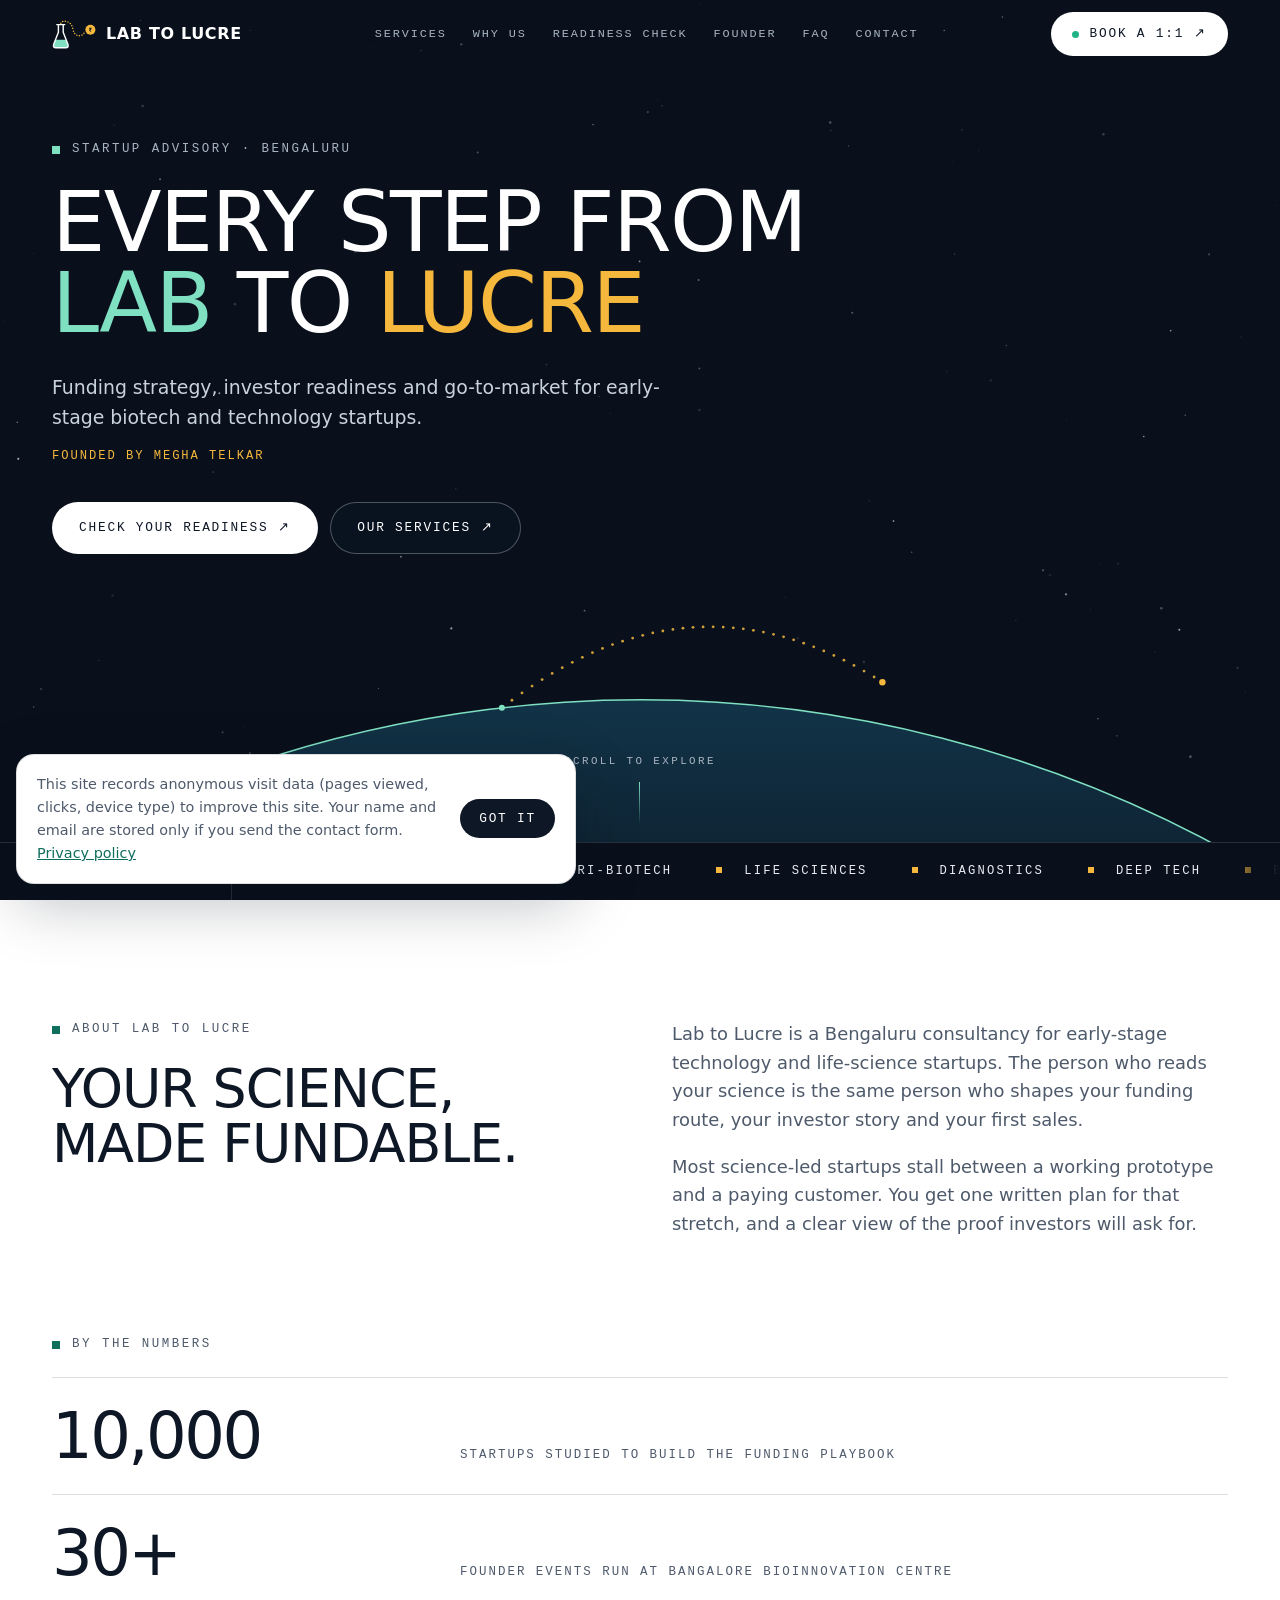
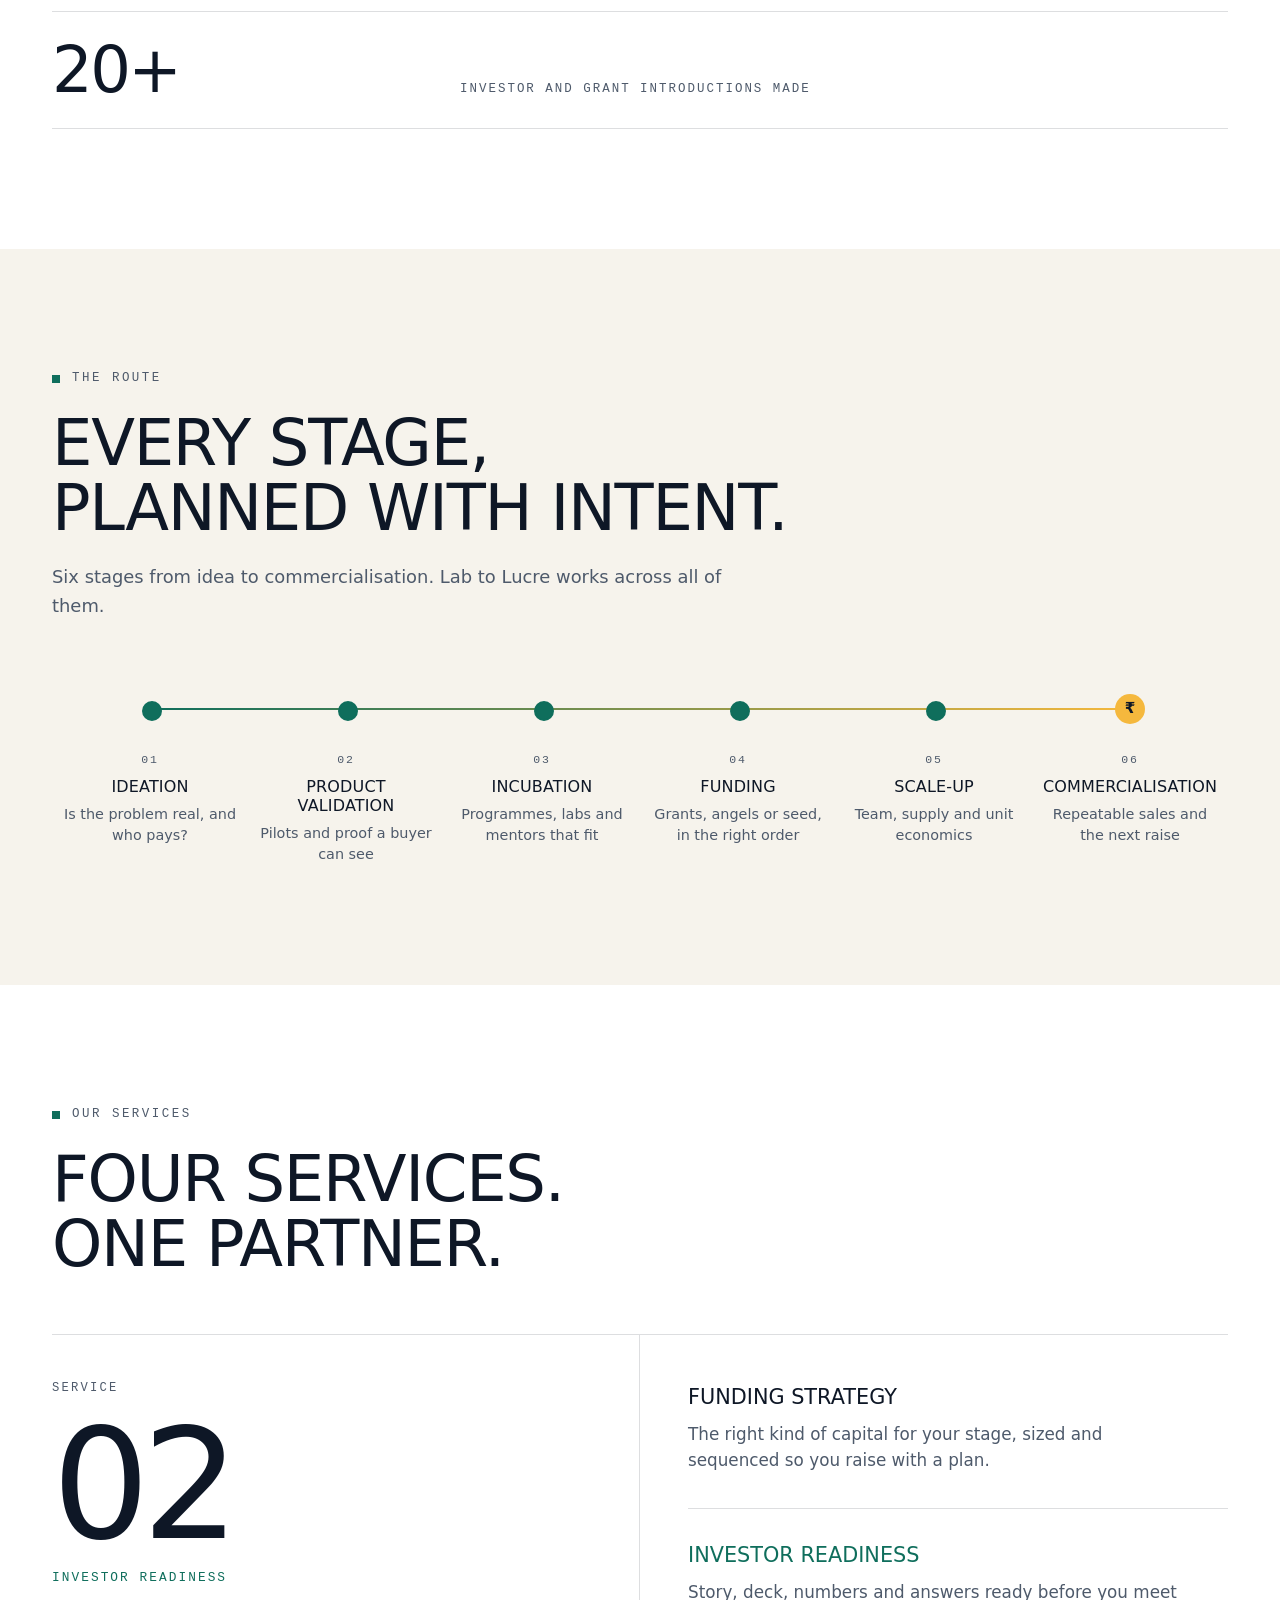
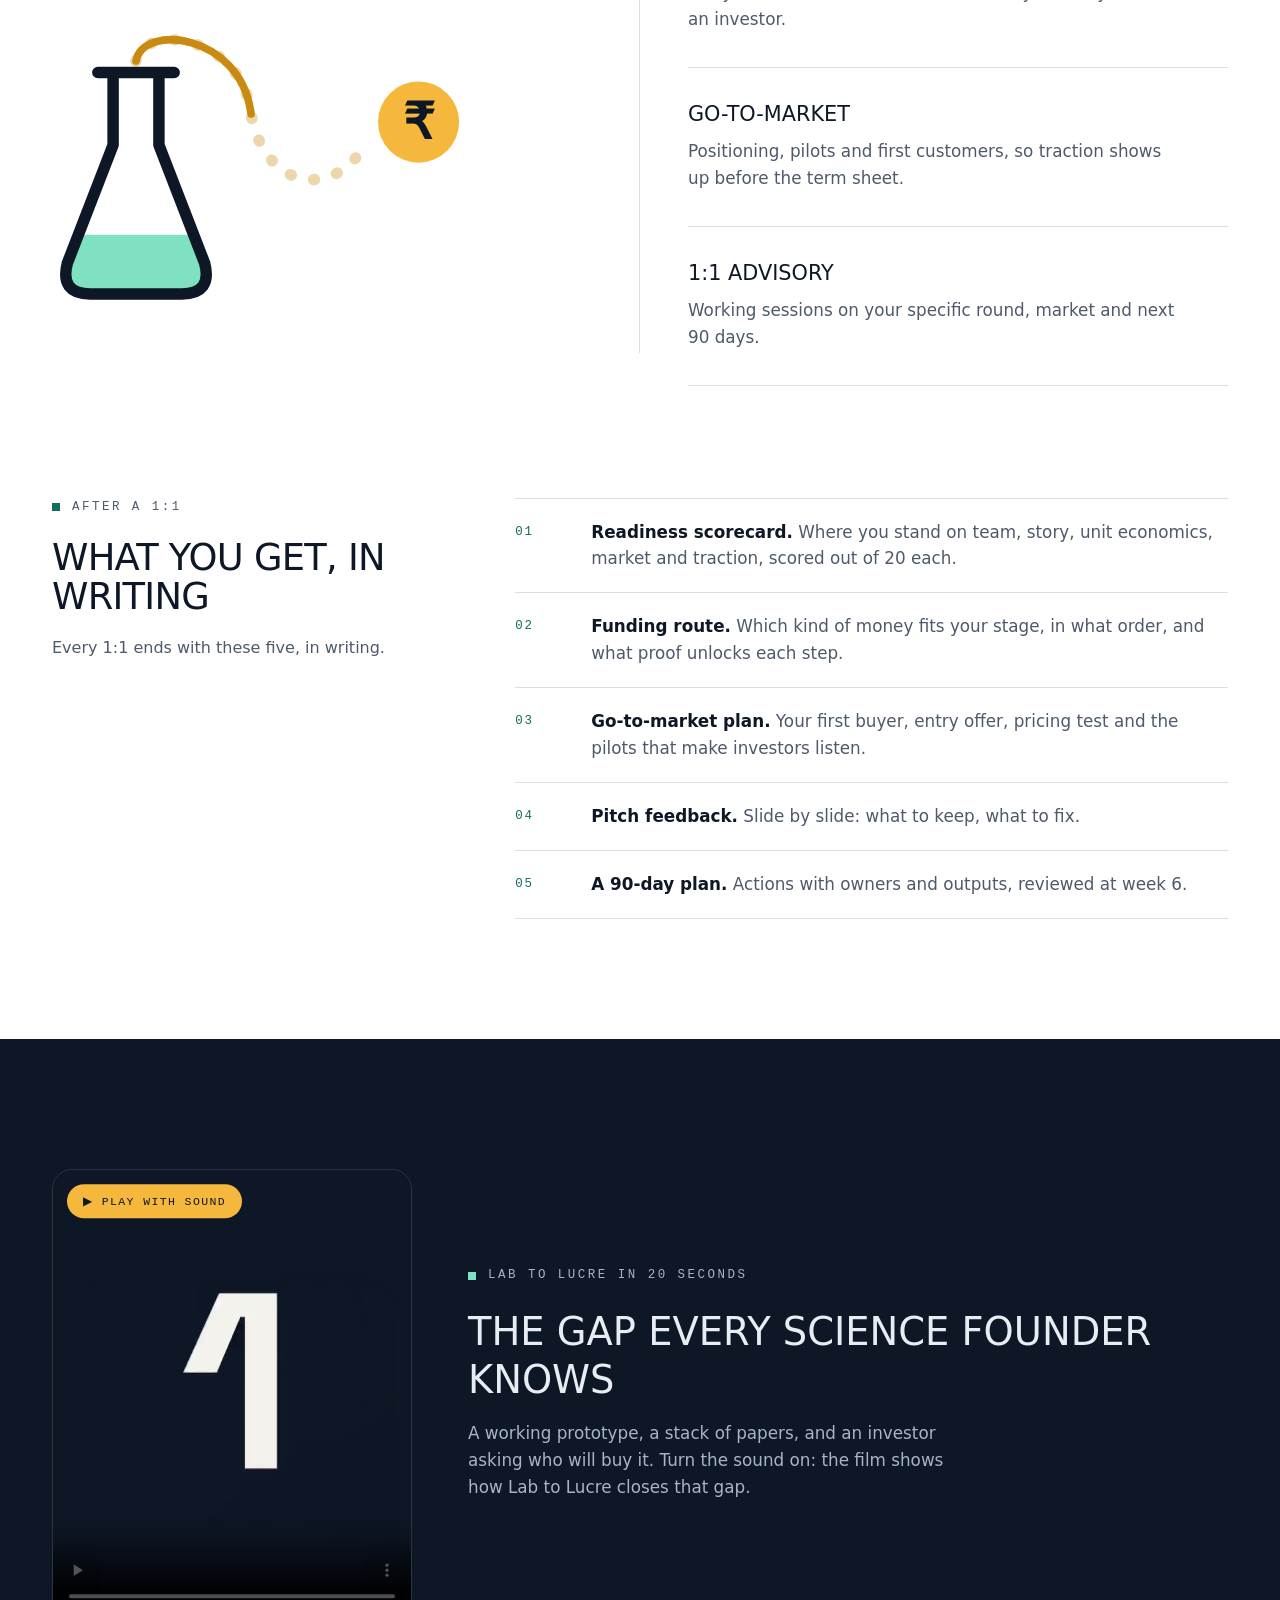
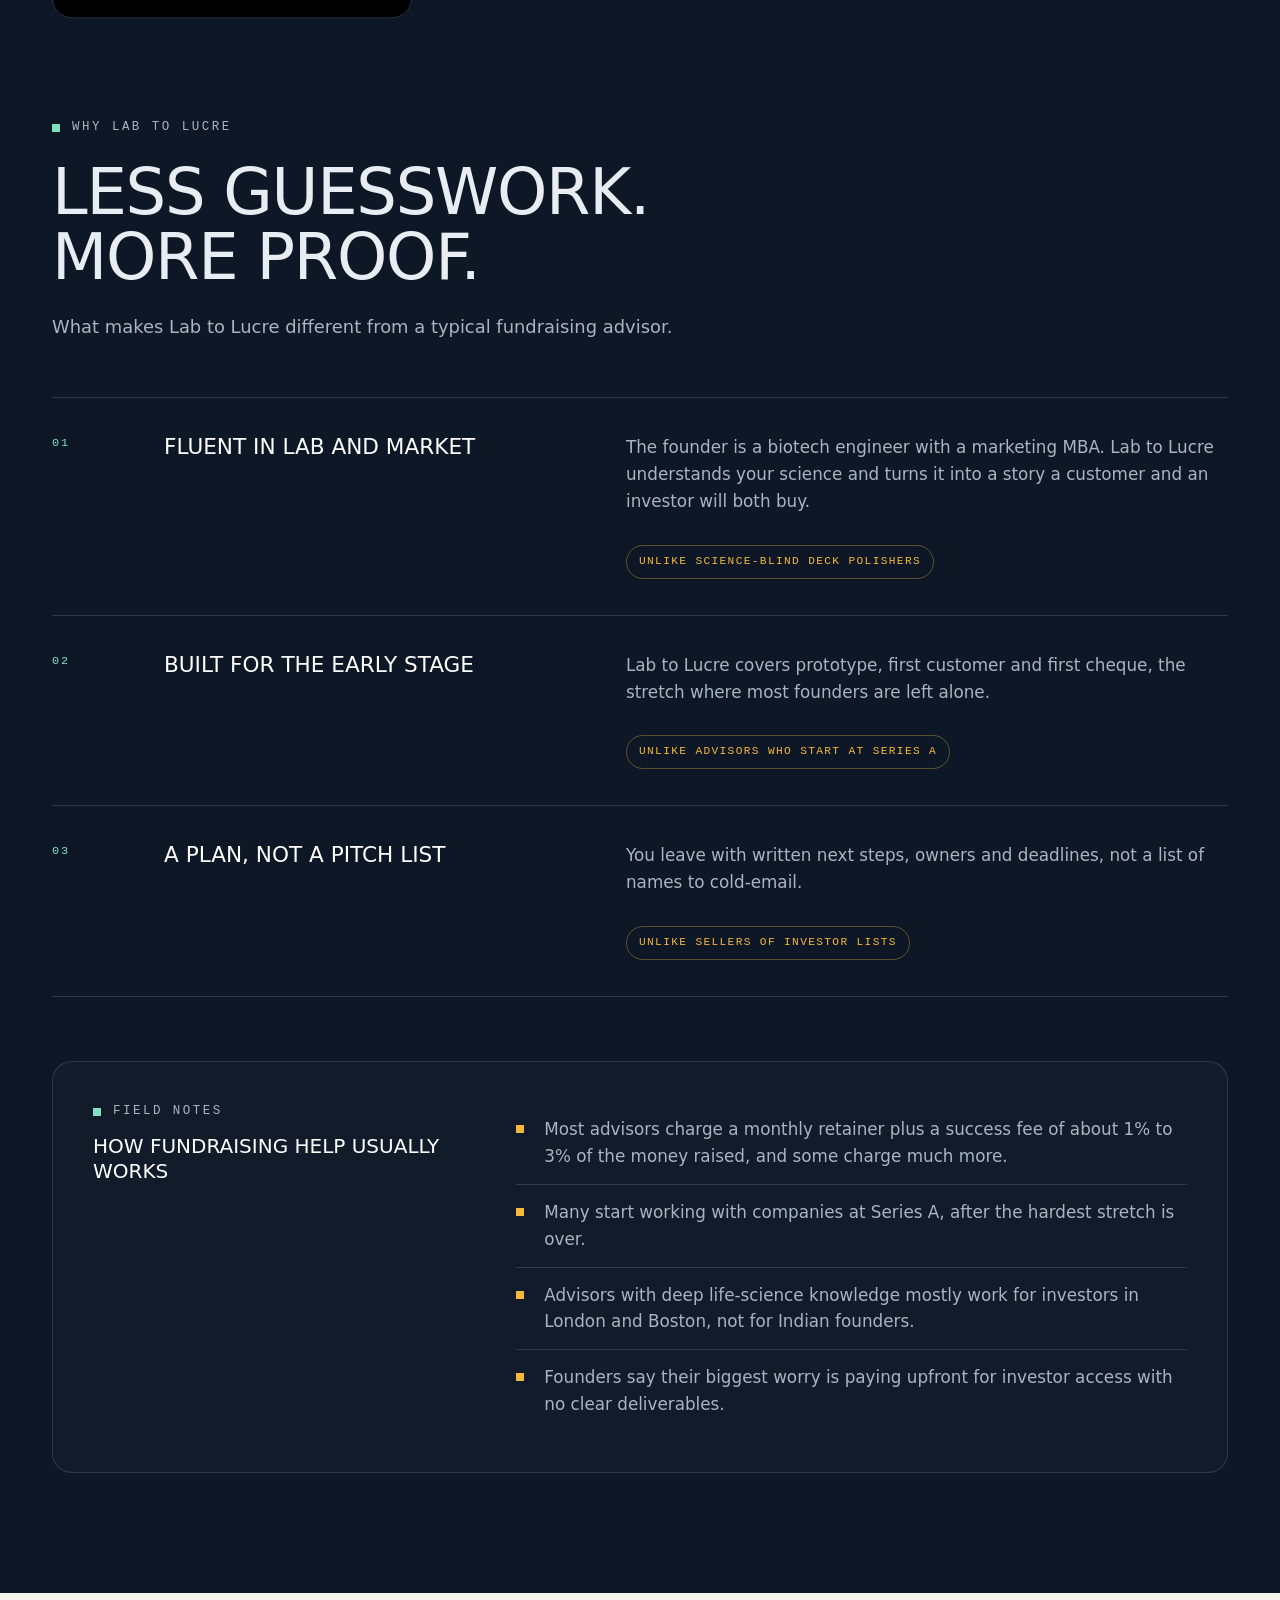
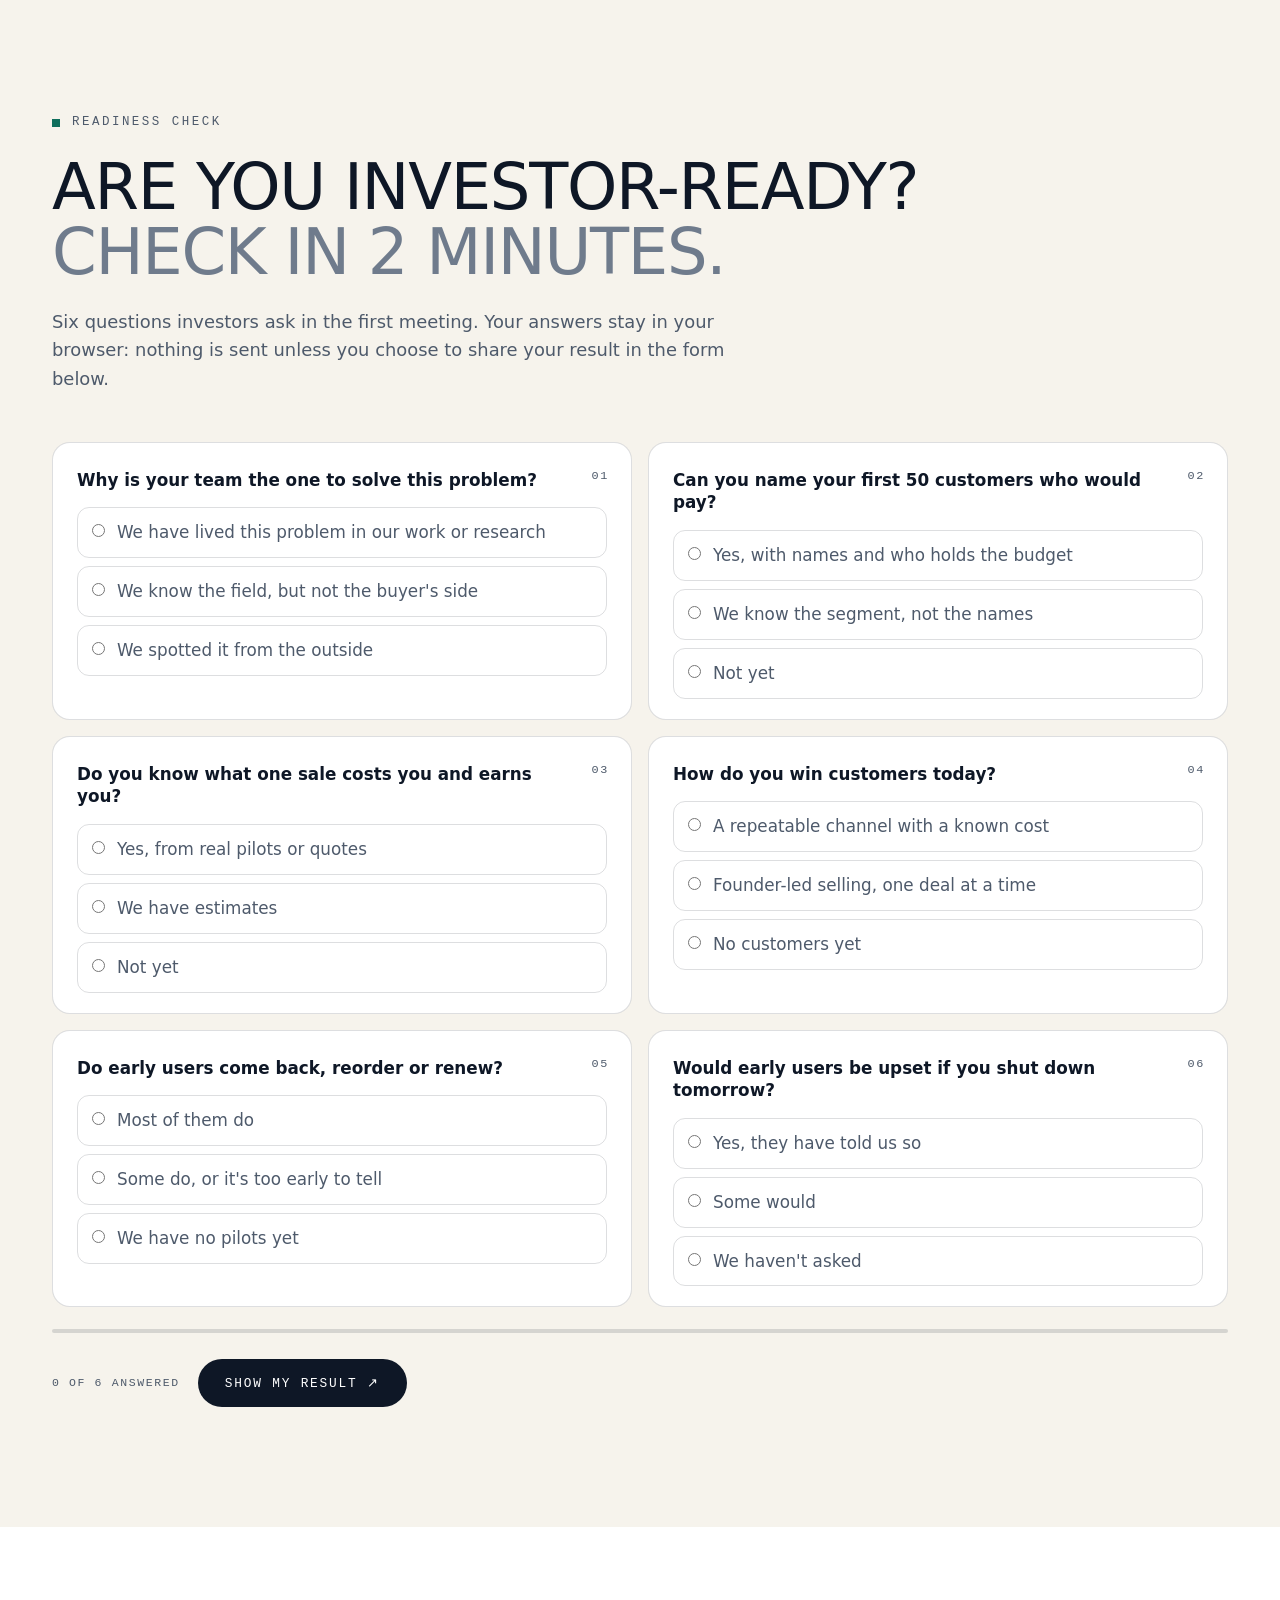
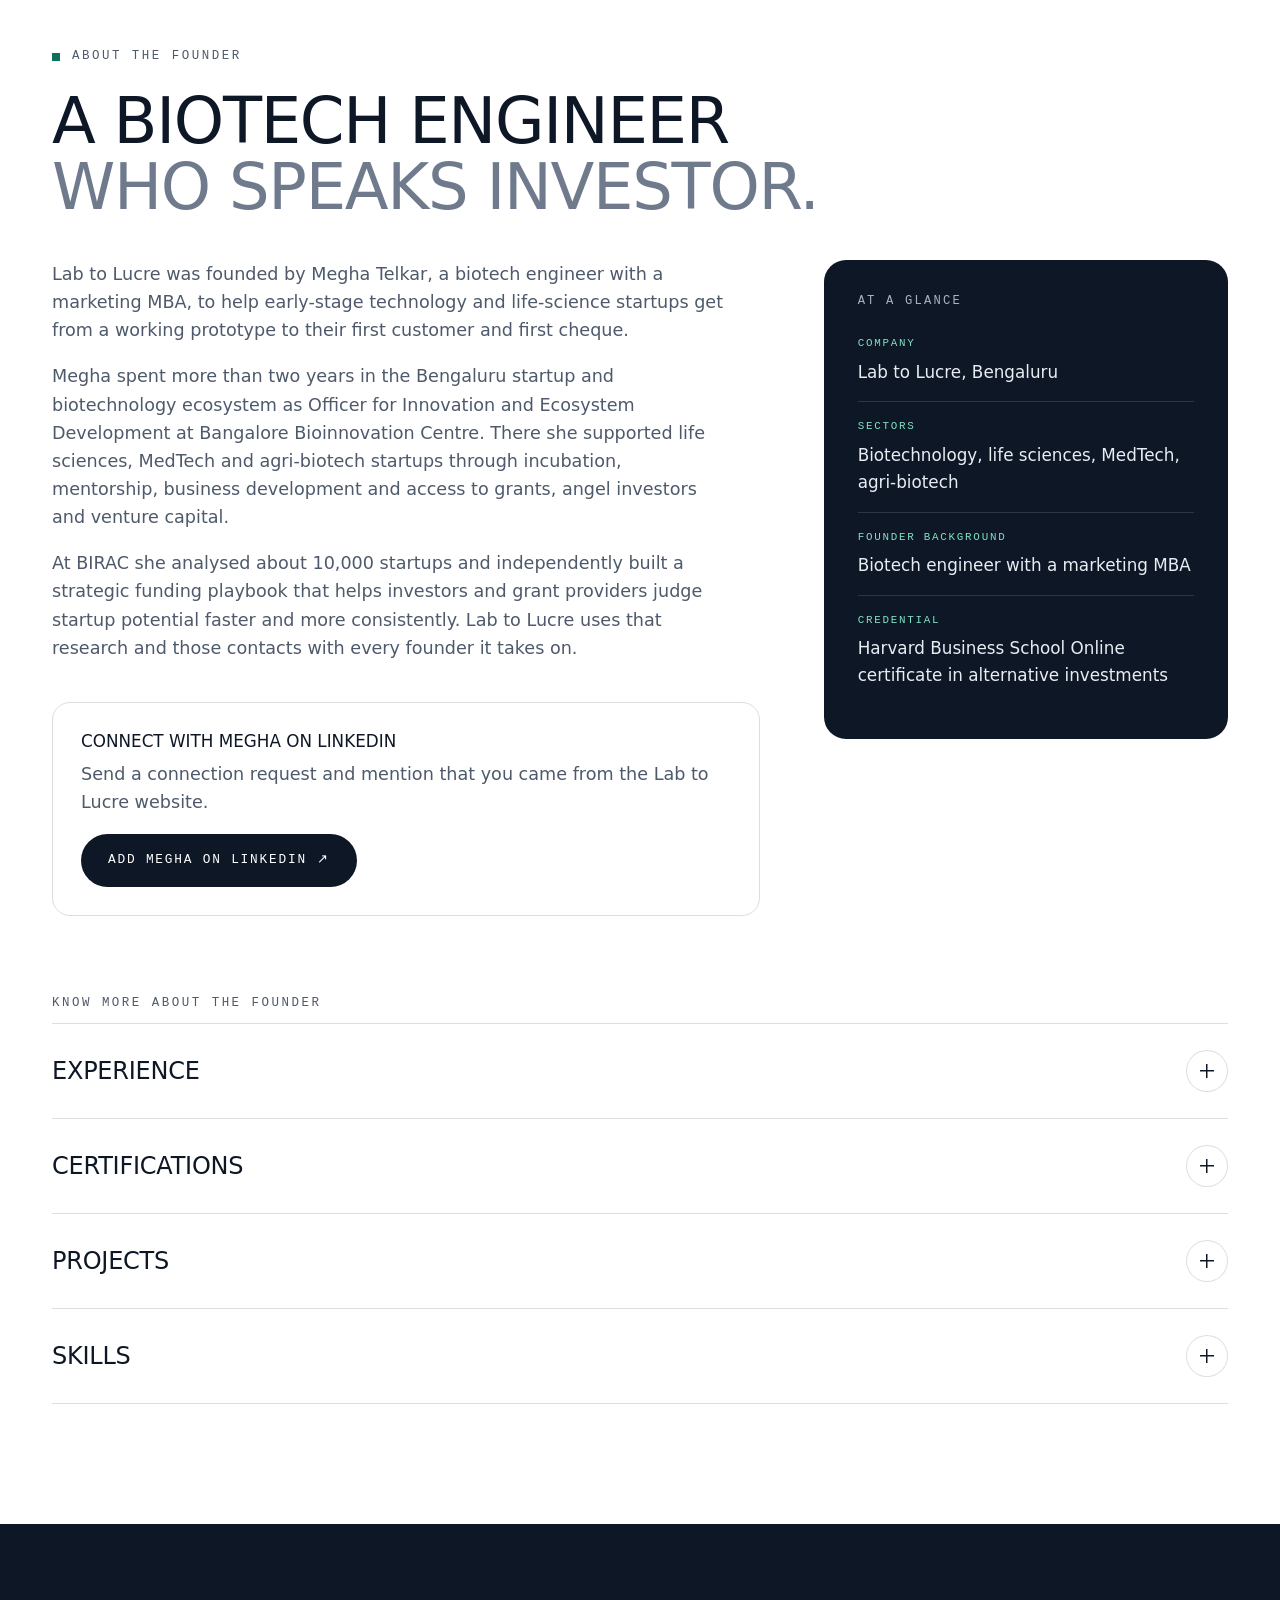
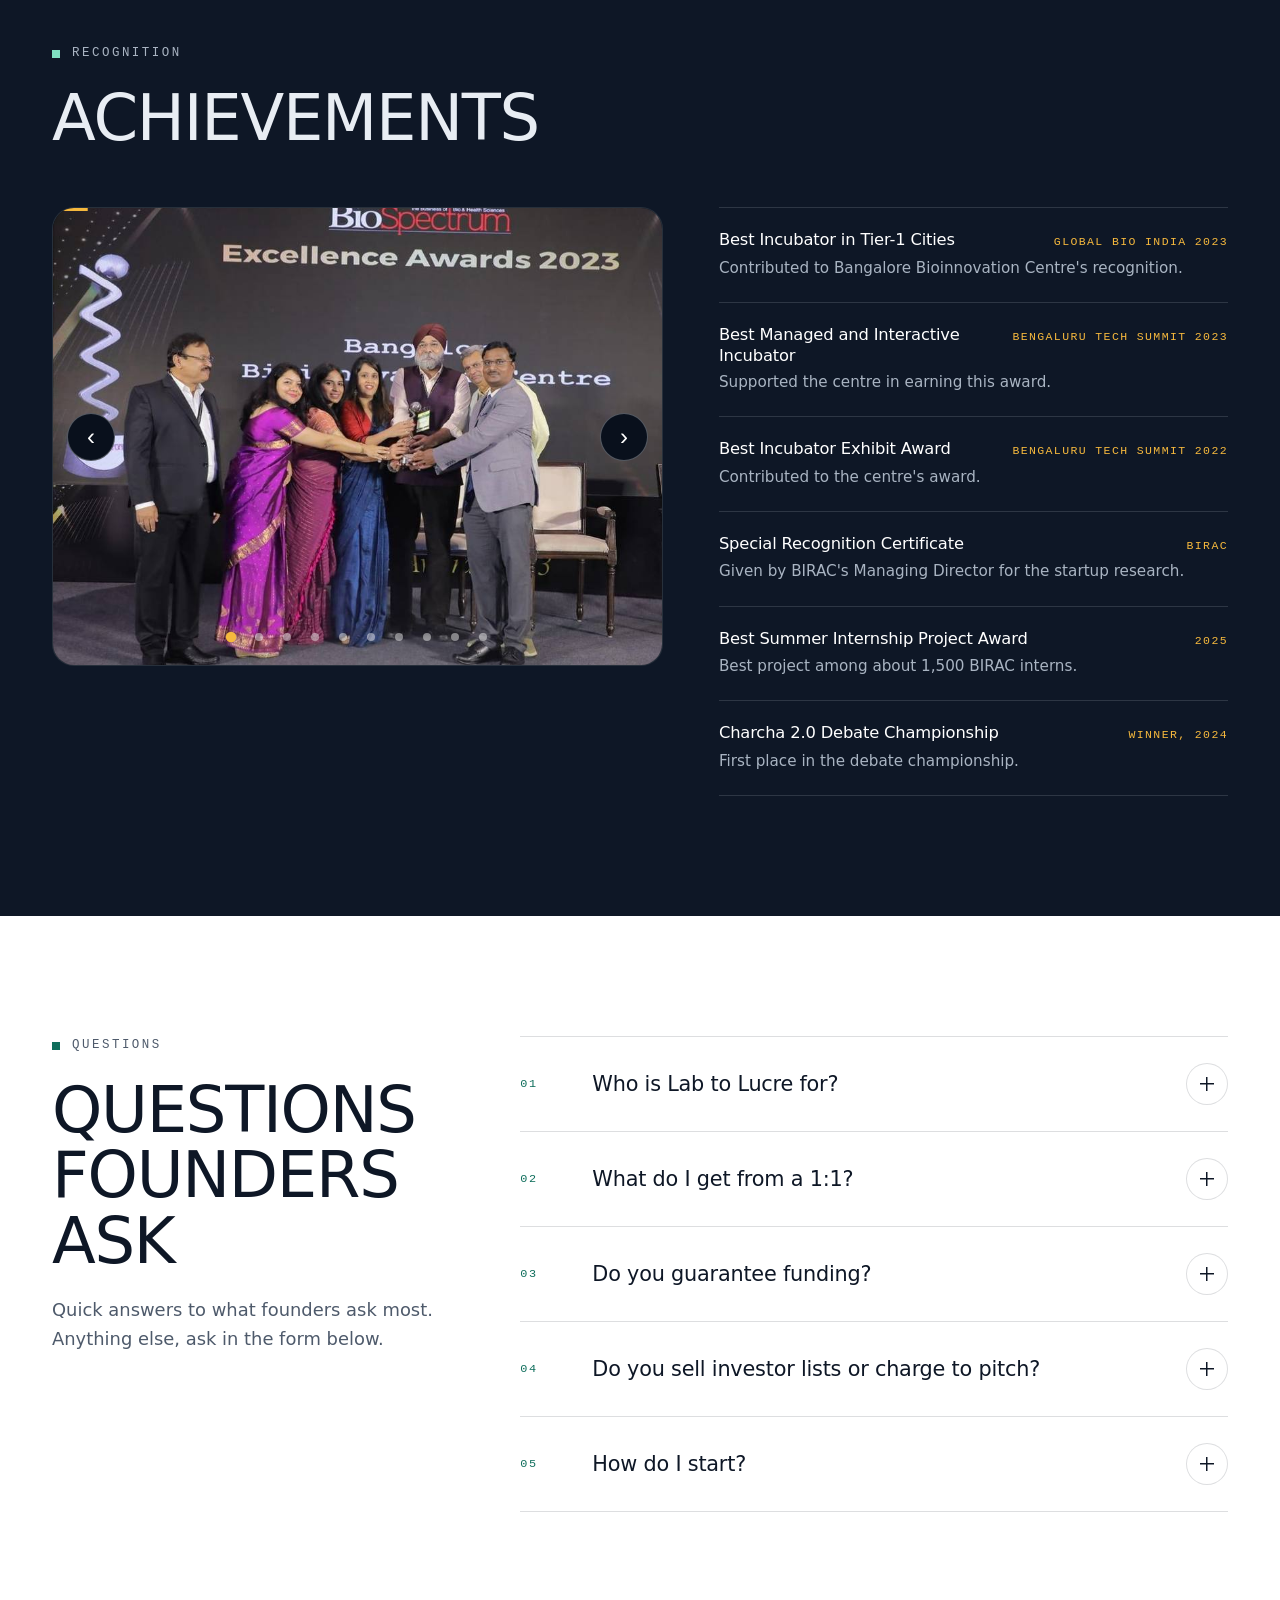
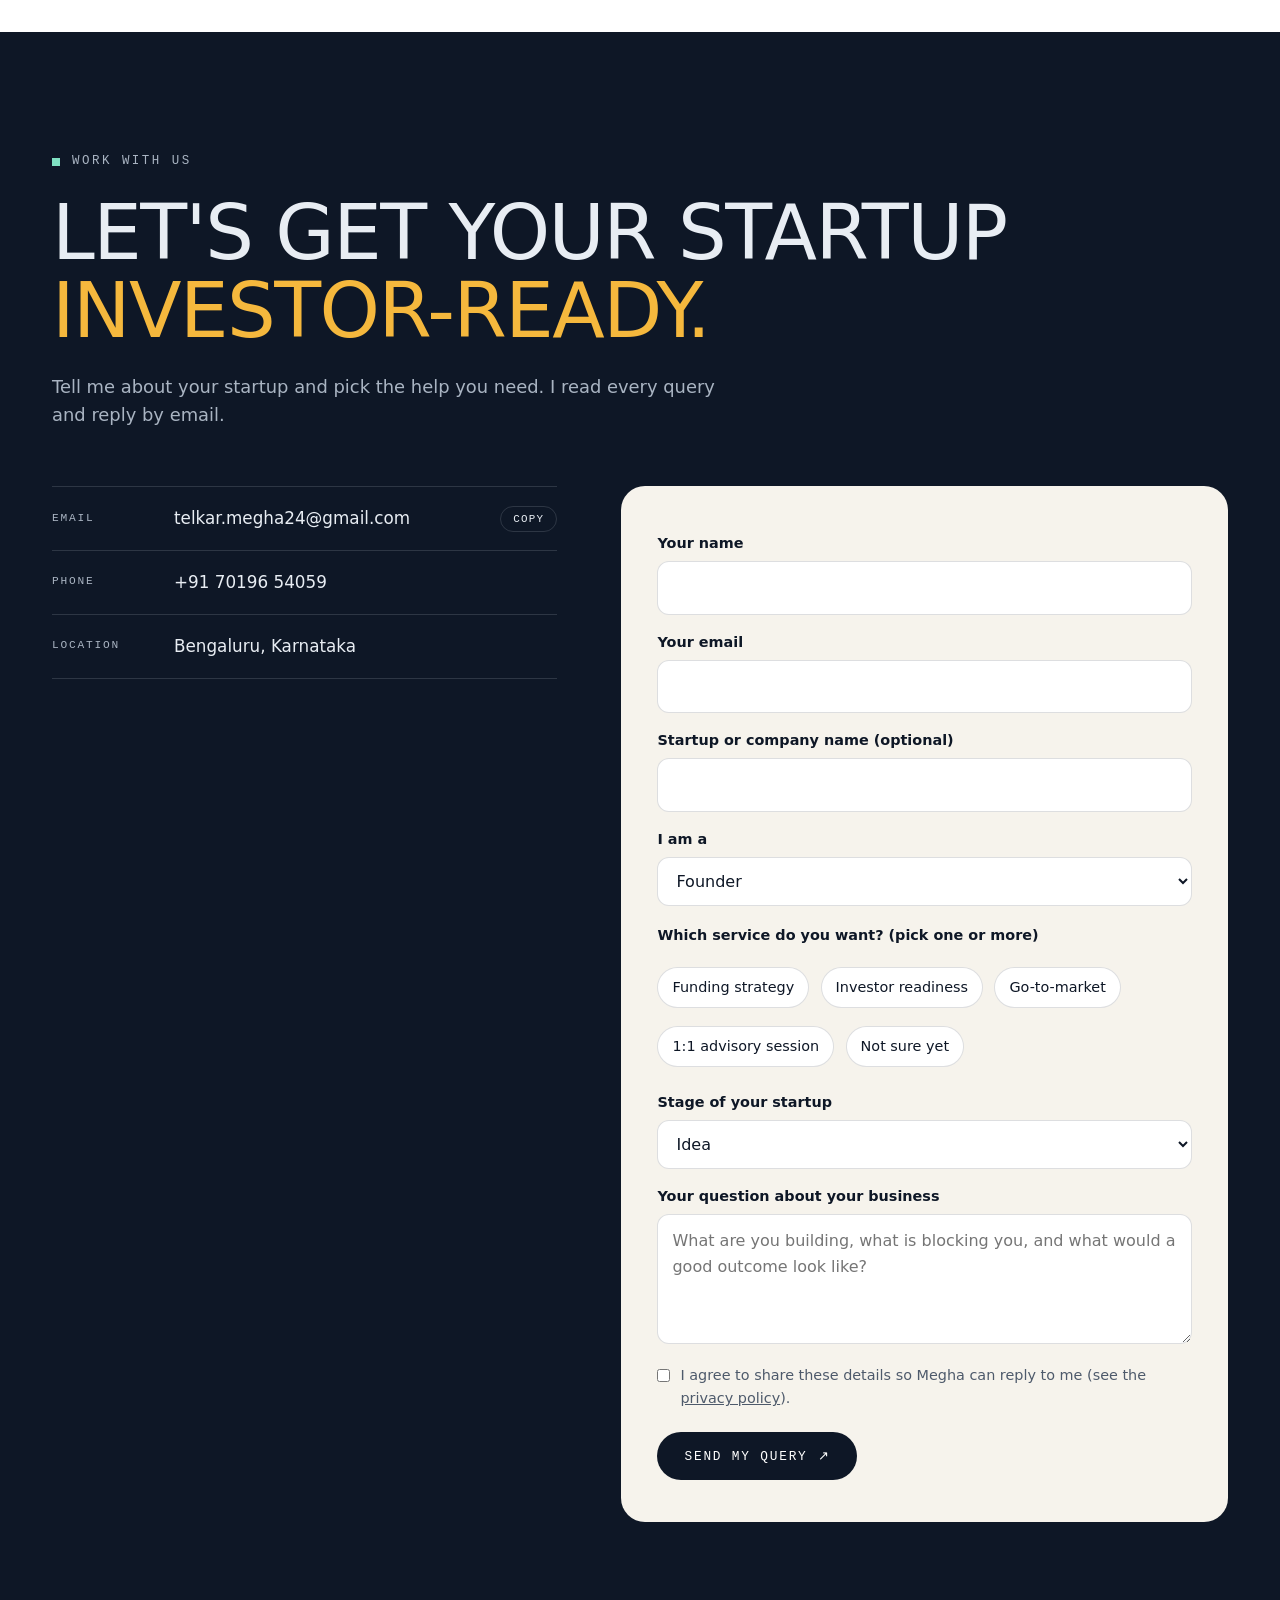
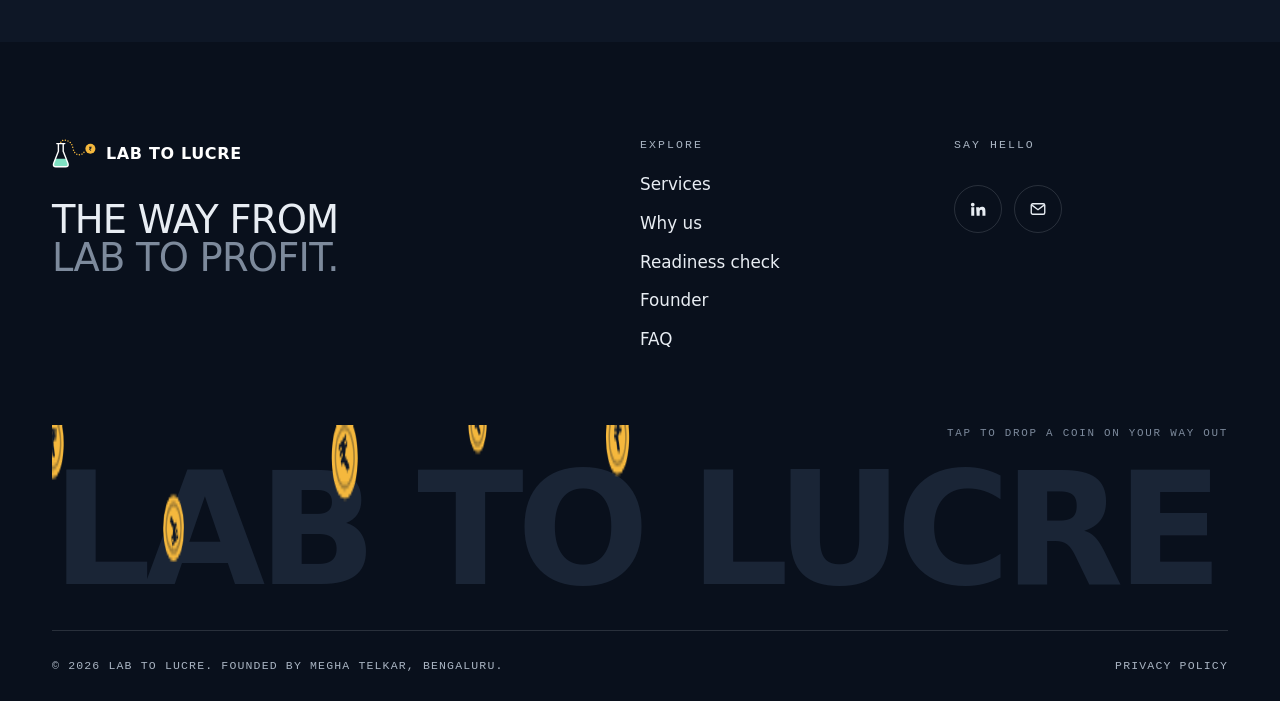
==== commit 85698a7d: "Remove the vibe-coded tells: icons, three-across rows, glass, glows, card stripes, dot grid, hover m" ====
--- a/index.html
+++ b/index.html
@@ -78,9 +78,7 @@
 .mint{color:var(--mint)} .gold{color:var(--gold)}
 
 /* buttons */
-.btn{display:inline-flex;align-items:center;gap:10px;padding:15px 26px;border-radius:999px;font-family:var(--mono);font-size:.8rem;letter-spacing:.14em;text-transform:uppercase;font-weight:500;text-decoration:none;border:1px solid transparent;cursor:pointer;transition:transform .25s var(--ease),background .25s,color .25s,border-color .25s}
-.btn .ar{transition:transform .25s var(--ease)}
-.btn:hover .ar{transform:translate(3px,-3px)}
+.btn{display:inline-flex;align-items:center;gap:10px;padding:15px 26px;border-radius:999px;font-family:var(--mono);font-size:.8rem;letter-spacing:.14em;text-transform:uppercase;font-weight:500;text-decoration:none;border:1px solid transparent;cursor:pointer;}
 .btn-solid{background:var(--white);color:var(--navy)}
 .btn-solid:hover{background:var(--gold)}
 .btn-gold{background:var(--gold);color:var(--navy)}
@@ -101,16 +99,16 @@
 .newsbar a:hover{color:var(--gold)}
 .newsbar b{color:var(--dmuted);font-weight:500}
 .newsbar .right{display:flex;gap:14px;color:var(--dmuted)}
-header.scrolled{background:rgba(9,16,28,.92);backdrop-filter:blur(10px);-webkit-backdrop-filter:blur(10px);box-shadow:0 1px 0 var(--dline)}
+header.scrolled{background:var(--night);box-shadow:0 1px 0 var(--dline)}
 header.scrolled .newsbar{max-height:0;opacity:0;border-color:transparent}
 nav.main{display:flex;align-items:center;justify-content:space-between;height:68px;gap:20px}
 .logo{display:flex;align-items:center;gap:10px;text-decoration:none;color:var(--white);font-weight:600;letter-spacing:.04em;text-transform:uppercase;font-size:1rem;flex:none}
 .logo .mark{width:44px;height:auto;color:var(--white)}
 .links{display:flex;gap:26px;list-style:none;font-family:var(--mono);font-size:.74rem;letter-spacing:.16em;text-transform:uppercase}
-.links a{text-decoration:none;color:var(--dmuted);padding:6px 0;position:relative;transition:color .2s}
-.links a::after{content:"";position:absolute;left:0;right:0;bottom:0;height:1px;background:var(--mint);transform:scaleX(0);transform-origin:0 50%;transition:transform .3s var(--ease)}
+.links a{text-decoration:none;color:var(--dmuted);padding:6px 0;position:relative}
+.links a::after{content:"";position:absolute;left:0;right:0;bottom:0;height:1px;background:var(--mint);display:none}
 .links a:hover,.links a.active{color:var(--white)}
-.links a:hover::after,.links a.active::after{transform:scaleX(1)}
+.links a.active::after{display:block}
 .nav-cta{padding:11px 20px}
 .burger{display:none;background:none;border:1px solid var(--dline);color:var(--white);border-radius:999px;width:44px;height:44px;font-size:1.2rem;cursor:pointer}
 @media (max-width:1020px){
@@ -134,13 +132,12 @@
 .cue{margin:auto auto 0;padding:110px 0 18px;font-family:var(--mono);font-size:.68rem;letter-spacing:.22em;text-transform:uppercase;color:var(--dmuted);display:flex;flex-direction:column;align-items:center;gap:12px}
 .cue i{display:block;width:1px;height:42px;background:linear-gradient(var(--mint),transparent);transform-origin:top;animation:cue 2.2s var(--ease) infinite}
 @keyframes cue{0%{transform:scaleY(0)}50%{transform:scaleY(1)}100%{transform:scaleY(1);opacity:0}}
-.ticker{border-top:1px solid var(--dline);background:rgba(9,16,28,.55);backdrop-filter:blur(6px);-webkit-backdrop-filter:blur(6px);display:flex;align-items:center;height:58px;font-family:var(--mono);font-size:.76rem;letter-spacing:.18em;text-transform:uppercase}
+.ticker{border-top:1px solid var(--dline);background:var(--night);display:flex;align-items:center;height:58px;font-family:var(--mono);font-size:.76rem;letter-spacing:.18em;text-transform:uppercase}
 .ticker .lbl{flex:none;padding:0 28px 0 32px;color:var(--dmuted);border-right:1px solid var(--dline);height:100%;display:flex;align-items:center}
 .ticker .vp{overflow:hidden;flex:1;-webkit-mask:linear-gradient(90deg,transparent,#000 6%,#000 94%,transparent);mask:linear-gradient(90deg,transparent,#000 6%,#000 94%,transparent)}
 .ticker .tr{display:flex;width:max-content;animation:tick 38s linear infinite}
 .ticker .tr span{padding:0 22px;white-space:nowrap;color:var(--dtext)}
 .ticker .tr span::before{content:"";display:inline-block;width:6px;height:6px;background:var(--gold);margin-right:22px;vertical-align:middle;transform:translateY(-1px)}
-.ticker:hover .tr{animation-play-state:paused}
 @keyframes tick{to{transform:translateX(-50%)}}
 @media (max-width:640px){.ticker .lbl{display:none}}
 
@@ -152,13 +149,11 @@
 @media (max-width:860px){.split{grid-template-columns:1fr;gap:28px}}
 
 /* numbers */
-.nums{display:grid;grid-template-columns:repeat(3,1fr);border-top:1px solid var(--line);border-left:1px solid var(--line);margin-top:56px}
-.num{border-right:1px solid var(--line);border-bottom:1px solid var(--line);padding:36px 32px 30px;display:flex;flex-direction:column;justify-content:space-between;min-height:220px;position:relative;overflow:hidden}
-.num span{font-family:var(--mono);font-size:.72rem;letter-spacing:.16em;text-transform:uppercase;color:var(--muted);max-width:24ch}
-.num b{font-weight:400;font-size:clamp(2.8rem,5.4vw,4.6rem);letter-spacing:-.04em;line-height:1;margin-top:28px;font-variant-numeric:tabular-nums}
-.num::after{content:"";position:absolute;left:0;bottom:0;height:3px;width:100%;background:linear-gradient(90deg,var(--mint),var(--gold));transform:scaleX(0);transform-origin:0 50%;transition:transform 1.4s var(--ease)}
-.num.in::after{transform:scaleX(1)}
-@media (max-width:860px){.nums{grid-template-columns:1fr}.num{min-height:170px;padding:26px 20px}}
+.nums{border-top:1px solid var(--line);margin-top:56px}
+.num{border-bottom:1px solid var(--line);padding:26px 0;display:grid;grid-template-columns:minmax(200px,1fr) 2fr;gap:24px;align-items:baseline}
+.num span{font-family:var(--mono);font-size:.78rem;letter-spacing:.16em;text-transform:uppercase;color:var(--muted);order:2}
+.num b{font-weight:400;font-size:clamp(2.6rem,5vw,4.2rem);letter-spacing:-.04em;line-height:1;font-variant-numeric:tabular-nums;order:1}
+@media (max-width:640px){.num{grid-template-columns:1fr;gap:6px}}
 
 
 /* journey route */
@@ -169,13 +164,13 @@
 .stages::after{width:calc(83.333% * var(--p));background:linear-gradient(90deg,var(--teal),var(--gold))}
 .stages li{position:relative;text-align:center;padding:58px 10px 0;counter-increment:st}
 .stages li::before{content:"";position:absolute;left:50%;top:8px;width:16px;height:16px;margin-left:-8px;border-radius:50%;background:var(--paper);border:2px solid #B9C1CC;transition:background .3s,border-color .3s,box-shadow .3s;z-index:1}
-.stages li.lit::before{background:var(--teal);border-color:var(--teal);box-shadow:0 0 0 6px rgba(15,110,92,.14)}
-.stages li.end.lit::before{background:var(--gold);border-color:var(--gold);box-shadow:0 0 0 8px rgba(245,184,61,.22)}
+.stages li.lit::before{background:var(--teal);border-color:var(--teal)}
+.stages li.end.lit::before{background:var(--gold);border-color:var(--gold)}
 .stages .n{display:block;font-family:var(--mono);font-size:.72rem;letter-spacing:.16em;color:var(--muted);margin-bottom:8px}
 .stages .n::before{content:counter(st,decimal-leading-zero)}
 .stages b{display:block;font-weight:500;text-transform:uppercase;font-size:1rem;letter-spacing:.01em;line-height:1.2}
 .stages small{display:block;margin-top:8px;color:var(--muted);font-size:.9rem;line-height:1.45}
-.traveller{position:absolute;z-index:2;left:calc(8.333% + 83.333% * var(--p));top:1px;transform:translateX(-50%);width:30px;height:30px;border-radius:50%;background:var(--gold);color:var(--navy);font-weight:700;font-size:.95rem;display:grid;place-items:center;box-shadow:0 6px 20px rgba(245,184,61,.5);pointer-events:none}
+.traveller{position:absolute;z-index:2;left:calc(8.333% + 83.333% * var(--p));top:1px;transform:translateX(-50%);width:30px;height:30px;border-radius:50%;background:var(--gold);color:var(--navy);font-weight:700;font-size:.95rem;display:grid;place-items:center;pointer-events:none}
 @media (max-width:860px){
   .stages{grid-template-columns:1fr;gap:26px}
   .stages::before,.stages::after{left:15px;top:16px;width:2px;height:calc(100% - 32px)}
@@ -195,15 +190,12 @@
 .svc-panel svg{width:100%;max-width:420px;margin-top:auto;padding-top:30px}
 .svc-panel .rt{stroke-dasharray:.5 12}
 .svc-list{padding:16px 0 16px 48px}
-.svc{display:grid;grid-template-columns:52px 1fr;gap:22px;padding:34px 0 34px 22px;border-bottom:1px solid var(--line);position:relative}
-.svc::before{content:"";position:absolute;left:0;top:34px;bottom:34px;width:3px;border-radius:2px;background:var(--gold);transform:scaleY(0);transform-origin:top;transition:transform .5s var(--ease)}
-.svc.on::before{transform:scaleY(1)}
-.svc .ic{width:52px;height:52px;border-radius:14px;background:var(--navy);display:grid;place-items:center;color:var(--mint);transition:background .3s,color .3s}
-.svc.on .ic{background:var(--gold);color:var(--navy)}
-.svc .ic svg{width:24px;height:24px}
+.svc{display:block;padding:34px 0;border-bottom:1px solid var(--line);position:relative}
+.svc h3{transition:color .3s}
+.svc.on h3{color:var(--teal)}
 .svc h3{font-size:1.3rem;margin-bottom:10px}
 .svc p{color:var(--muted);max-width:46ch}
-@media (max-width:860px){.svc-split{grid-template-columns:1fr}.svc-panel{display:none}.svc-list{padding:0}.svc{padding-left:0}.svc::before{display:none}}
+@media (max-width:860px){.svc-split{grid-template-columns:1fr}.svc-panel{display:none}.svc-list{padding:0}}
 
 .get{margin-top:96px;display:grid;grid-template-columns:4fr 7fr;gap:56px}
 .get>ol{list-style:none;counter-reset:g;border-top:1px solid var(--line)}
@@ -214,26 +206,24 @@
 .steps li{font-family:var(--mono);font-size:.74rem;letter-spacing:.12em;text-transform:uppercase;border:1px solid var(--line);border-radius:999px;padding:10px 16px;color:var(--muted);transition:background .4s,color .4s,border-color .4s}
 .steps li.lit-step{background:var(--navy);color:var(--white);border-color:var(--navy)}
 .slots{font-family:var(--mono);font-size:.74rem;letter-spacing:.12em;text-transform:uppercase;color:var(--teal);display:inline-flex;align-items:center;gap:8px}
-.slots::before{content:"";width:8px;height:8px;border-radius:50%;background:#1FB386;box-shadow:0 0 0 0 rgba(31,179,134,.6);animation:ping 2s infinite}
+.slots::before{content:"";width:8px;height:8px;border-radius:50%;background:#1FB386;}
 .dark .slots{color:var(--mint)}
 @keyframes ping{70%{box-shadow:0 0 0 10px rgba(31,179,134,0)}100%{box-shadow:0 0 0 0 rgba(31,179,134,0)}}
 @media (max-width:860px){.get{grid-template-columns:1fr;gap:20px;margin-top:64px}}
 
 /* why + film */
 .why{overflow:hidden}
-.why::before{content:"";position:absolute;width:900px;height:900px;right:-300px;top:-380px;background:radial-gradient(circle,rgba(127,224,194,.12),transparent 60%);pointer-events:none}
 .film{display:grid;grid-template-columns:minmax(240px,360px) 1fr;gap:56px;align-items:center;margin-bottom:110px}
-.vid{position:relative;border-radius:20px;overflow:hidden;border:1px solid var(--dline);box-shadow:0 30px 80px rgba(0,0,0,.45)}
+.vid{position:relative;border-radius:20px;overflow:hidden;border:1px solid var(--dline)}
 .vid video{width:100%;aspect-ratio:4/5;object-fit:cover;background:#07101c}
 .vid-sound{position:absolute;left:14px;top:14px;background:var(--gold);color:var(--navy);border:0;border-radius:999px;padding:10px 16px;font-family:var(--mono);font-size:.72rem;letter-spacing:.12em;text-transform:uppercase;cursor:pointer}
 .film h3{font-size:clamp(1.6rem,3vw,2.4rem);margin-bottom:16px}
 .film p{color:var(--dmuted);max-width:48ch}
-.usp{display:grid;grid-template-columns:repeat(3,1fr);border-top:1px solid var(--dline);margin-top:56px}
-.usp article{padding:40px 36px 40px 0;border-right:1px solid var(--dline);position:relative}
-.usp article+article{padding-left:36px}
-.usp article:last-child{border-right:0}
+.usp{border-top:1px solid var(--dline);margin-top:56px}
+.usp article{display:grid;grid-template-columns:80px 1fr 1.4fr;gap:8px 32px;padding:36px 0;border-bottom:1px solid var(--dline)}
 .usp .k{font-family:var(--mono);font-size:.74rem;letter-spacing:.16em;color:var(--mint)}
-.usp h3{font-size:1.35rem;margin:26px 0 14px;color:var(--white)}
+.usp h3{font-size:1.35rem;color:var(--white)}
+.usp .vs{grid-column:3;justify-self:start}
 .usp p{color:var(--dmuted)}
 .usp .vs{display:inline-block;margin-top:22px;font-family:var(--mono);font-size:.7rem;letter-spacing:.12em;text-transform:uppercase;color:var(--gold);border:1px solid rgba(245,184,61,.35);border-radius:999px;padding:7px 12px}
 .research{margin-top:64px;border:1px solid var(--dline);border-radius:20px;padding:40px;display:grid;grid-template-columns:4fr 7fr;gap:40px;background:rgba(255,255,255,.02)}
@@ -243,7 +233,7 @@
 .research li:last-child{border-bottom:0}
 .research li::before{content:"";position:absolute;left:0;top:23px;width:8px;height:8px;background:var(--gold)}
 .cta{margin-top:56px;display:flex;flex-wrap:wrap;align-items:center;gap:22px}
-@media (max-width:860px){.film{grid-template-columns:1fr;gap:28px;margin-bottom:72px}.vid{max-width:360px}.usp{grid-template-columns:1fr}.usp article,.usp article+article{padding:32px 0;border-right:0;border-bottom:1px solid var(--dline)}.research{grid-template-columns:1fr;padding:28px;gap:16px}}
+@media (max-width:860px){.film{grid-template-columns:1fr;gap:28px;margin-bottom:72px}.vid{max-width:360px}.usp article{grid-template-columns:1fr;gap:12px}.usp .vs{grid-column:1;justify-self:start}.research{grid-template-columns:1fr;padding:28px;gap:16px}}
 
 /* readiness check */
 .quiz{display:grid;grid-template-columns:1fr 1fr;gap:16px;margin-top:48px}
@@ -251,7 +241,7 @@
 .quiz{counter-reset:q}
 .quiz legend{float:left;width:100%;font-weight:600;font-size:1.05rem;line-height:1.35;margin-bottom:16px;padding-right:44px}
 .quiz fieldset::before{content:counter(q,decimal-leading-zero);position:absolute;right:22px;top:24px;font-family:var(--mono);font-size:.74rem;letter-spacing:.14em;color:var(--muted)}
-.quiz label{clear:both;display:flex;gap:12px;align-items:flex-start;padding:11px 14px;border:1px solid var(--line);border-radius:12px;margin-top:8px;cursor:pointer;color:var(--muted);transition:border-color .2s,background .2s,color .2s}
+.quiz label{clear:both;display:flex;gap:12px;align-items:flex-start;padding:11px 14px;border:1px solid var(--line);border-radius:12px;margin-top:8px;cursor:pointer;color:var(--muted)}
 .quiz label:hover{border-color:var(--navy)}
 .quiz label:has(input:checked){border-color:var(--teal);background:rgba(15,110,92,.07);color:var(--text)}
 .quiz input{accent-color:var(--teal);margin-top:5px;flex:none}
@@ -312,15 +302,17 @@
 .toggle:hover{border-color:var(--navy)}
 .tags{display:flex;flex-wrap:wrap;gap:8px}
 .tag{border:1px solid var(--line);border-radius:999px;padding:7px 14px;font-size:.88rem;color:var(--muted)}
-.cards{display:grid;grid-template-columns:repeat(3,1fr);gap:16px}
-.card{border:1px solid var(--line);border-radius:18px;padding:26px;display:flex;flex-direction:column;gap:10px}
+.cards{display:grid;gap:0;border-top:1px solid var(--line)}
+.card{border-bottom:1px solid var(--line);padding:22px 0;display:grid;grid-template-columns:1fr 2fr;gap:6px 32px}
+.card>*{grid-column:2}.card h3,.card .where{grid-column:1}
+.card p:not(.where){grid-row:1}
 .card h3{text-transform:none;letter-spacing:-.01em}
 .card .where{font-family:var(--mono);font-size:.72rem;letter-spacing:.1em;color:var(--teal)}
 .card p{color:var(--muted);font-size:.97rem}
 .card .tags{margin-top:auto;padding-top:8px}
-.skill-groups{display:grid;grid-template-columns:repeat(3,1fr);gap:28px}
+.skill-groups{display:grid;grid-template-columns:repeat(2,1fr);gap:28px}
 .group h3{font-size:.95rem;margin-bottom:12px;text-transform:none;letter-spacing:0}
-@media (max-width:860px){.cards,.skill-groups{grid-template-columns:1fr}}
+@media (max-width:860px){.skill-groups{grid-template-columns:1fr}.card{grid-template-columns:1fr}.card>*,.card h3,.card .where{grid-column:1}.card p:not(.where){grid-row:auto}}
 
 /* achievements */
 .ach-grid{display:grid;grid-template-columns:6fr 5fr;gap:56px;align-items:start;margin-top:56px}
@@ -329,7 +321,7 @@
 .track::-webkit-scrollbar{display:none}
 .slide{flex:0 0 100%;scroll-snap-align:start;aspect-ratio:4/3}
 .slide img{width:100%;height:100%;object-fit:cover}
-.sl-btn{position:absolute;top:50%;transform:translateY(-50%);width:48px;height:48px;border-radius:50%;border:1px solid rgba(255,255,255,.3);background:rgba(9,16,28,.6);color:#fff;font-size:1.5rem;cursor:pointer;backdrop-filter:blur(6px)}
+.sl-btn{position:absolute;top:50%;transform:translateY(-50%);width:48px;height:48px;border-radius:50%;border:1px solid rgba(255,255,255,.3);background:var(--night);color:#fff;font-size:1.5rem;cursor:pointer;}
 .sl-btn:hover{background:var(--gold);color:var(--navy);border-color:var(--gold)}
 .prev{left:14px}.next{right:14px}
 .dots{position:absolute;left:0;right:0;bottom:16px;display:flex;justify-content:center;gap:4px}
@@ -358,7 +350,6 @@
 
 /* contact */
 .contact{overflow:hidden}
-.contact::before{content:"";position:absolute;left:50%;bottom:-62vw;width:120vw;height:80vw;transform:translateX(-50%);border-radius:50%;background:radial-gradient(closest-side,rgba(127,224,194,.16),transparent 70%);pointer-events:none}
 .contact h2{font-size:clamp(2.4rem,6vw,5rem)}
 .contact-grid{display:grid;grid-template-columns:5fr 6fr;gap:64px;align-items:start;margin-top:56px;position:relative}
 .details{list-style:none;border-top:1px solid var(--dline)}
@@ -377,7 +368,7 @@
 .opts legend{font-size:.9rem;font-weight:600;margin-bottom:10px}
 .chip{display:inline-flex;margin:0 6px 8px 0;cursor:pointer}
 .chip input{position:absolute;opacity:0;width:1px;height:1px}
-.chip span{border:1px solid var(--line);border-radius:999px;padding:8px 14px;font-size:.9rem;font-weight:500;background:var(--white);transition:background .2s,color .2s,border-color .2s}
+.chip span{border:1px solid var(--line);border-radius:999px;padding:8px 14px;font-size:.9rem;font-weight:500;background:var(--white)}
 .chip input:checked+span{background:var(--navy);color:var(--white);border-color:var(--navy)}
 .chip input:focus-visible+span{outline:3px solid var(--teal);outline-offset:2px}
 #form .consent{display:flex;gap:10px;align-items:flex-start;font-weight:400;color:var(--muted);margin-top:14px}
@@ -392,7 +383,7 @@
 .f-line{font-size:clamp(1.7rem,3vw,2.6rem);font-weight:500;text-transform:uppercase;line-height:1;letter-spacing:-.02em}
 .f-line span{display:block;color:#7D8A9C}
 .social{display:flex;gap:12px;margin-top:32px}
-.social a{width:48px;height:48px;border-radius:50%;border:1px solid var(--dline);display:grid;place-items:center;transition:border-color .2s,color .2s}
+.social a{width:48px;height:48px;border-radius:50%;border:1px solid var(--dline);display:grid;place-items:center}
 .social a:hover{border-color:var(--gold);color:var(--gold)}
 .social svg{width:18px;height:18px}
 .f-col h3{font-family:var(--mono);font-size:.72rem;letter-spacing:.18em;color:var(--dmuted);font-weight:500;margin-bottom:18px}
@@ -434,11 +425,10 @@
   .ticker .tr span.dup{display:none}
   .cue i,.slots::before{animation:none}
   .traveller{display:none}
-  .num::after{transition:none}
 }
 
 /* live dot on the booking button */
-.live{width:7px;height:7px;border-radius:50%;background:#1FB386;box-shadow:0 0 0 0 rgba(31,179,134,.6);animation:ping 2s infinite;flex:none}
+.live{width:7px;height:7px;border-radius:50%;background:#1FB386;;flex:none}
 
 /* app-style micro-interactions (60fps) */
 .btn:active{transform:scale(.96)}
@@ -462,7 +452,7 @@
 button.copy.ok{border-color:var(--mint);color:var(--mint)}
 
 /* footer: oversized wordmark that fills as you arrive, coins fall where you point (Footer gallery) */
-.giant{position:relative;margin-top:72px;padding-top:30px;overflow:hidden;user-select:none;-webkit-user-select:none;cursor:crosshair;touch-action:pan-y}
+.giant{position:relative;margin-top:72px;padding-top:30px;overflow:hidden;user-select:none;-webkit-user-select:none;cursor:pointer;touch-action:pan-y}
 .gw{display:inline-block;font-weight:600;text-transform:uppercase;letter-spacing:-.045em;line-height:.8;font-size:clamp(3.4rem,15.2vw,15.5rem);white-space:nowrap;padding:.08em 0 .06em;
   background:linear-gradient(90deg,var(--mint) 0%,var(--gold) var(--fill,0%),#1A2536 var(--fill,0%));-webkit-background-clip:text;background-clip:text;color:transparent}
 #coinFx{position:absolute;inset:0;width:100%;height:100%;pointer-events:none}
@@ -570,10 +560,10 @@
         <svg viewBox="0 -8 220 152"><path d="M17 96 H71 L80 120 Q84 136 68 136 H20 Q4 136 8 120 Z" fill="#7FE0C2" id="svcLiquid" style="transform-origin:44px 136px;transition:transform .6s cubic-bezier(.2,.7,.2,1)"/><path d="M24 20 H64 M32 20 V58 L8 120 Q4 136 20 136 H68 Q84 136 80 120 L56 58 V20" fill="none" stroke="#0E1726" stroke-width="6" stroke-linejoin="round" stroke-linecap="round"/><path class="rt" d="M44 14 C48 -6 98 0 104 40 C110 80 146 88 164 58" fill="none" stroke="#C98A12" stroke-width="6" stroke-linecap="round" opacity=".35"/><path id="svcRoute" d="M44 14 C48 -6 98 0 104 40 C110 80 146 88 164 58" fill="none" stroke="#C98A12" stroke-width="4" stroke-linecap="round" pathLength="100" stroke-dasharray="25 100" style="transition:stroke-dasharray .7s cubic-bezier(.2,.7,.2,1)"/><circle cx="192" cy="46" r="25" fill="#F5B83D" id="svcCoin" style="transform-origin:192px 46px;transition:transform .6s cubic-bezier(.3,1.6,.5,1)"/><text x="192" y="55" text-anchor="middle" font-size="26" font-weight="700" fill="#0E1726" font-family="Archivo,sans-serif">&#8377;</text></svg>
       </div>
       <div class="svc-list" role="list">
-        <div class="svc" role="listitem" data-n="01" data-name="Funding strategy"><span class="ic" aria-hidden="true"><svg viewBox="0 0 24 24" fill="none" stroke="currentColor" stroke-width="1.8" stroke-linecap="round"><ellipse cx="12" cy="6" rx="7" ry="2.6"/><path d="M5 6v4c0 1.4 3.1 2.6 7 2.6s7-1.2 7-2.6V6M5 10v4c0 1.4 3.1 2.6 7 2.6s7-1.2 7-2.6v-4M5 14v4c0 1.4 3.1 2.6 7 2.6s7-1.2 7-2.6v-4"/></svg></span><div><h3>Funding strategy</h3><p>The right kind of capital for your stage, sized and sequenced so you raise with a plan.</p></div></div>
-        <div class="svc" role="listitem" data-n="02" data-name="Investor readiness"><span class="ic" aria-hidden="true"><svg viewBox="0 0 24 24" fill="none" stroke="currentColor" stroke-width="1.8" stroke-linecap="round" stroke-linejoin="round"><path d="M12 3l7 3v5c0 4.5-3 8-7 10-4-2-7-5.5-7-10V6z"/><path d="M8.5 12l2.5 2.5 4.5-5"/></svg></span><div><h3>Investor readiness</h3><p>Story, deck, numbers and answers ready before you meet an investor.</p></div></div>
-        <div class="svc" role="listitem" data-n="03" data-name="Go-to-market"><span class="ic" aria-hidden="true"><svg viewBox="0 0 24 24" fill="none" stroke="currentColor" stroke-width="1.8" stroke-linecap="round" stroke-linejoin="round"><path d="M4 19c3-9 8-2 11-9"/><path d="M12 5h6v6"/><path d="M18 5l-5 5"/></svg></span><div><h3>Go-to-market</h3><p>Positioning, pilots and first customers, so traction shows up before the term sheet.</p></div></div>
-        <div class="svc" role="listitem" data-n="04" data-name="1:1 advisory"><span class="ic" aria-hidden="true"><svg viewBox="0 0 24 24" fill="none" stroke="currentColor" stroke-width="1.8" stroke-linecap="round" stroke-linejoin="round"><path d="M4 5h11v8H8l-4 3z"/><path d="M15 9h5v8l-3-2.5h-6V13"/></svg></span><div><h3>1:1 advisory</h3><p>Working sessions on your specific round, market and next 90 days.</p></div></div>
+        <div class="svc" role="listitem" data-n="01" data-name="Funding strategy"><div><h3>Funding strategy</h3><p>The right kind of capital for your stage, sized and sequenced so you raise with a plan.</p></div></div>
+        <div class="svc" role="listitem" data-n="02" data-name="Investor readiness"><div><h3>Investor readiness</h3><p>Story, deck, numbers and answers ready before you meet an investor.</p></div></div>
+        <div class="svc" role="listitem" data-n="03" data-name="Go-to-market"><div><h3>Go-to-market</h3><p>Positioning, pilots and first customers, so traction shows up before the term sheet.</p></div></div>
+        <div class="svc" role="listitem" data-n="04" data-name="1:1 advisory"><div><h3>1:1 advisory</h3><p>Working sessions on your specific round, market and next 90 days.</p></div></div>
       </div>
     </div>
     <div class="get">
@@ -863,7 +853,7 @@
       <nav class="f-col" aria-label="Footer"><h3>Explore</h3><ul><li><a href="#company">Services</a></li><li><a href="#why-me">Why us</a></li><li><a href="#check">Readiness check</a></li><li><a href="#about">Founder</a></li><li><a href="#faq">FAQ</a></li></ul></nav>
       <div class="f-col"><h3>Say hello</h3><div class="social"><a href="https://www.linkedin.com/in/megha-telkar-286a5b22a/" target="_blank" rel="noopener noreferrer" aria-label="Megha Telkar on LinkedIn"><svg viewBox="0 0 24 24" fill="currentColor" aria-hidden="true"><path d="M4.98 3.5a2.5 2.5 0 1 1 0 5 2.5 2.5 0 0 1 0-5zM3 9.5h4V21H3zM9.5 9.5h3.8v1.6h.06c.53-1 1.83-2.06 3.77-2.06 4.03 0 4.77 2.65 4.77 6.1V21h-4v-5.1c0-1.22-.02-2.79-1.7-2.79-1.7 0-1.96 1.33-1.96 2.7V21h-4z"/></svg></a><a href="mailto:telkar.megha24@gmail.com" aria-label="Email Megha"><svg viewBox="0 0 24 24" fill="none" stroke="currentColor" stroke-width="1.8" aria-hidden="true"><rect x="3" y="5" width="18" height="14" rx="2"/><path d="M3.5 6.5 12 13l8.5-6.5"/></svg></a></div></div>
     </div>
-    <div class="giant" id="giant" aria-hidden="true"><span class="giant-hint">Point here &middot; drop a coin on your way out</span><span class="gw" id="gw">Lab to Lucre</span><canvas id="coinFx"></canvas></div>
+    <div class="giant" id="giant" aria-hidden="true"><span class="giant-hint">Tap to drop a coin on your way out</span><span class="gw" id="gw">Lab to Lucre</span><canvas id="coinFx"></canvas></div>
     <div class="f-base"><p>&copy; <span id="yr"></span> Lab to Lucre. Founded by Megha Telkar, Bengaluru.</p><p><a href="privacy.html">Privacy policy</a></p></div>
   </div>
 </footer>
@@ -1106,25 +1096,16 @@
     function draw(ts){
       var dt=last?Math.min(.05,(ts-last)/1000):0;last=ts;
       ctx.clearRect(0,0,W,H);
-      // warm and cool nebula wash
-      var g=ctx.createRadialGradient(W*.72,H*.28,0,W*.72,H*.28,W*.5);g.addColorStop(0,'rgba(245,184,61,.10)');g.addColorStop(1,'rgba(245,184,61,0)');ctx.fillStyle=g;ctx.fillRect(0,0,W,H);
-      g=ctx.createRadialGradient(W*.18,H*.2,0,W*.18,H*.2,W*.45);g.addColorStop(0,'rgba(127,224,194,.07)');g.addColorStop(1,'rgba(127,224,194,0)');ctx.fillStyle=g;ctx.fillRect(0,0,W,H);
+      var g;
       // stars with slight pointer parallax
       for(var i=0;i<stars.length;i++){var s=stars[i];s.ph+=dt*1.4;var a=s.a*(.65+.35*Math.sin(s.ph));ctx.globalAlpha=a;ctx.fillStyle='#E8EDF3';ctx.beginPath();ctx.arc(s.x+mx*s.z*14,s.y+my*s.z*10-sy*s.z*.2,s.r,0,6.283);ctx.fill();}
       ctx.globalAlpha=1;
       var p=planet();
-      // outer glow
-      g=ctx.createRadialGradient(p.cx,p.cy,p.R*.96,p.cx,p.cy,p.R*1.16);g.addColorStop(0,'rgba(127,224,194,.42)');g.addColorStop(.35,'rgba(127,224,194,.12)');g.addColorStop(1,'rgba(127,224,194,0)');
-      ctx.fillStyle=g;ctx.beginPath();ctx.arc(p.cx,p.cy,p.R*1.16,0,6.283);ctx.fill();
       // planet body
       g=ctx.createLinearGradient(0,p.cy-p.R,0,p.cy-p.R+300);g.addColorStop(0,'#123448');g.addColorStop(1,'#0A1420');
       ctx.fillStyle=g;ctx.beginPath();ctx.arc(p.cx,p.cy,p.R,0,6.283);ctx.fill();
-      // dotted surface
-      ctx.fillStyle='#7FE0C2';
-      for(var j=0;j<grid.length;j++){var d=grid[j];ctx.globalAlpha=Math.pow(d[2],3)*.55;ctx.fillRect(p.cx+d[0],p.cy+d[1],1.4,1.4);}
-      ctx.globalAlpha=1;
       // rim
-      ctx.save();ctx.shadowColor='rgba(127,224,194,.9)';ctx.shadowBlur=24;ctx.strokeStyle='rgba(160,240,215,.95)';ctx.lineWidth=2;ctx.beginPath();ctx.arc(p.cx,p.cy,p.R,Math.PI*1.08,Math.PI*1.92);ctx.stroke();ctx.restore();
+      ctx.save();ctx.strokeStyle='#7FE0C2';ctx.lineWidth=1.5;ctx.beginPath();ctx.arc(p.cx,p.cy,p.R,Math.PI*1.08,Math.PI*1.92);ctx.stroke();ctx.restore();
       // routes
       for(var k=0;k<arcs.length;k++){
         var A=arcs[k];A.t+=dt/A.dur;
@@ -1135,7 +1116,7 @@
         ctx.globalAlpha=.85*fade;ctx.fillStyle='#F5B83D';
         for(var q=0;q<=e;q+=0.022){var pt=bez(p0,c,p1,q);ctx.beginPath();ctx.arc(pt[0],pt[1],1.4,0,6.283);ctx.fill();}
         var hd=bez(p0,c,p1,e);
-        ctx.globalAlpha=fade;ctx.save();ctx.shadowColor='rgba(245,184,61,.9)';ctx.shadowBlur=16;ctx.beginPath();ctx.arc(hd[0],hd[1],3.2,0,6.283);ctx.fill();ctx.restore();
+        ctx.globalAlpha=fade;ctx.beginPath();ctx.arc(hd[0],hd[1],3.2,0,6.283);ctx.fill();
         // origin: mint lab drop
         ctx.fillStyle='#7FE0C2';ctx.beginPath();ctx.arc(p0[0],p0[1],3,0,6.283);ctx.fill();
         if(t>=1){var pop=Math.min(1,(A.t-1)/.18),r=11*(pop<1?1.25-0.25*pop:1)*pop;
@@ -1261,7 +1242,6 @@
       coins=coins.filter(function(c){return c.life>0});
       raf=(alive&&vis)?requestAnimationFrame(step):null;
     }
-    giant.addEventListener('pointermove',function(e){var t=performance.now();if(t-lastDrop<70)return;lastDrop=t;var r=giant.getBoundingClientRect();drop(e.clientX-r.left,Math.max(10,e.clientY-r.top));});
     giant.addEventListener('pointerdown',function(e){var r=giant.getBoundingClientRect();for(var k=0;k<5;k++)drop(e.clientX-r.left+(Math.random()-.5)*20,Math.max(10,e.clientY-r.top));});
     if(IO)new IntersectionObserver(function(es){vis=es[0].isIntersecting;if(vis){size();if(coins.length&&!raf)raf=requestAnimationFrame(step);
       // a small welcome shower the first time the footer comes into view
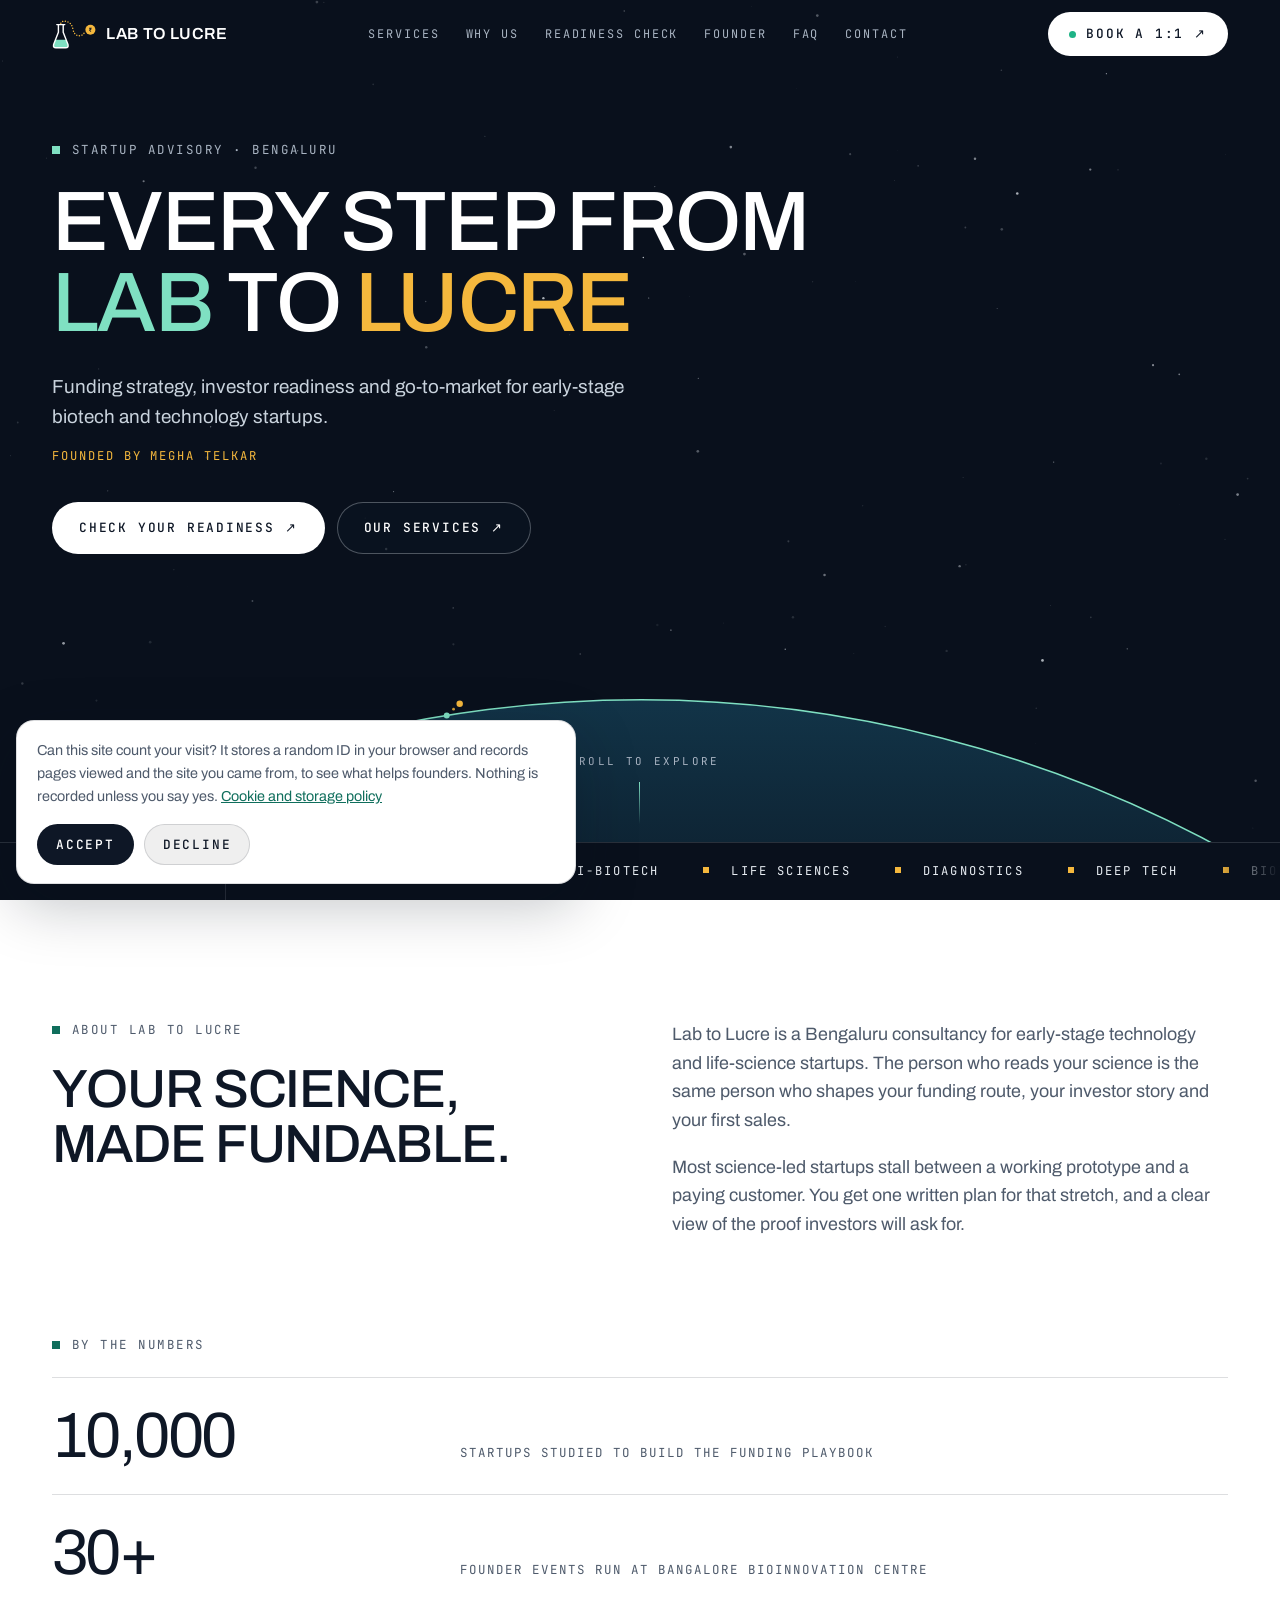
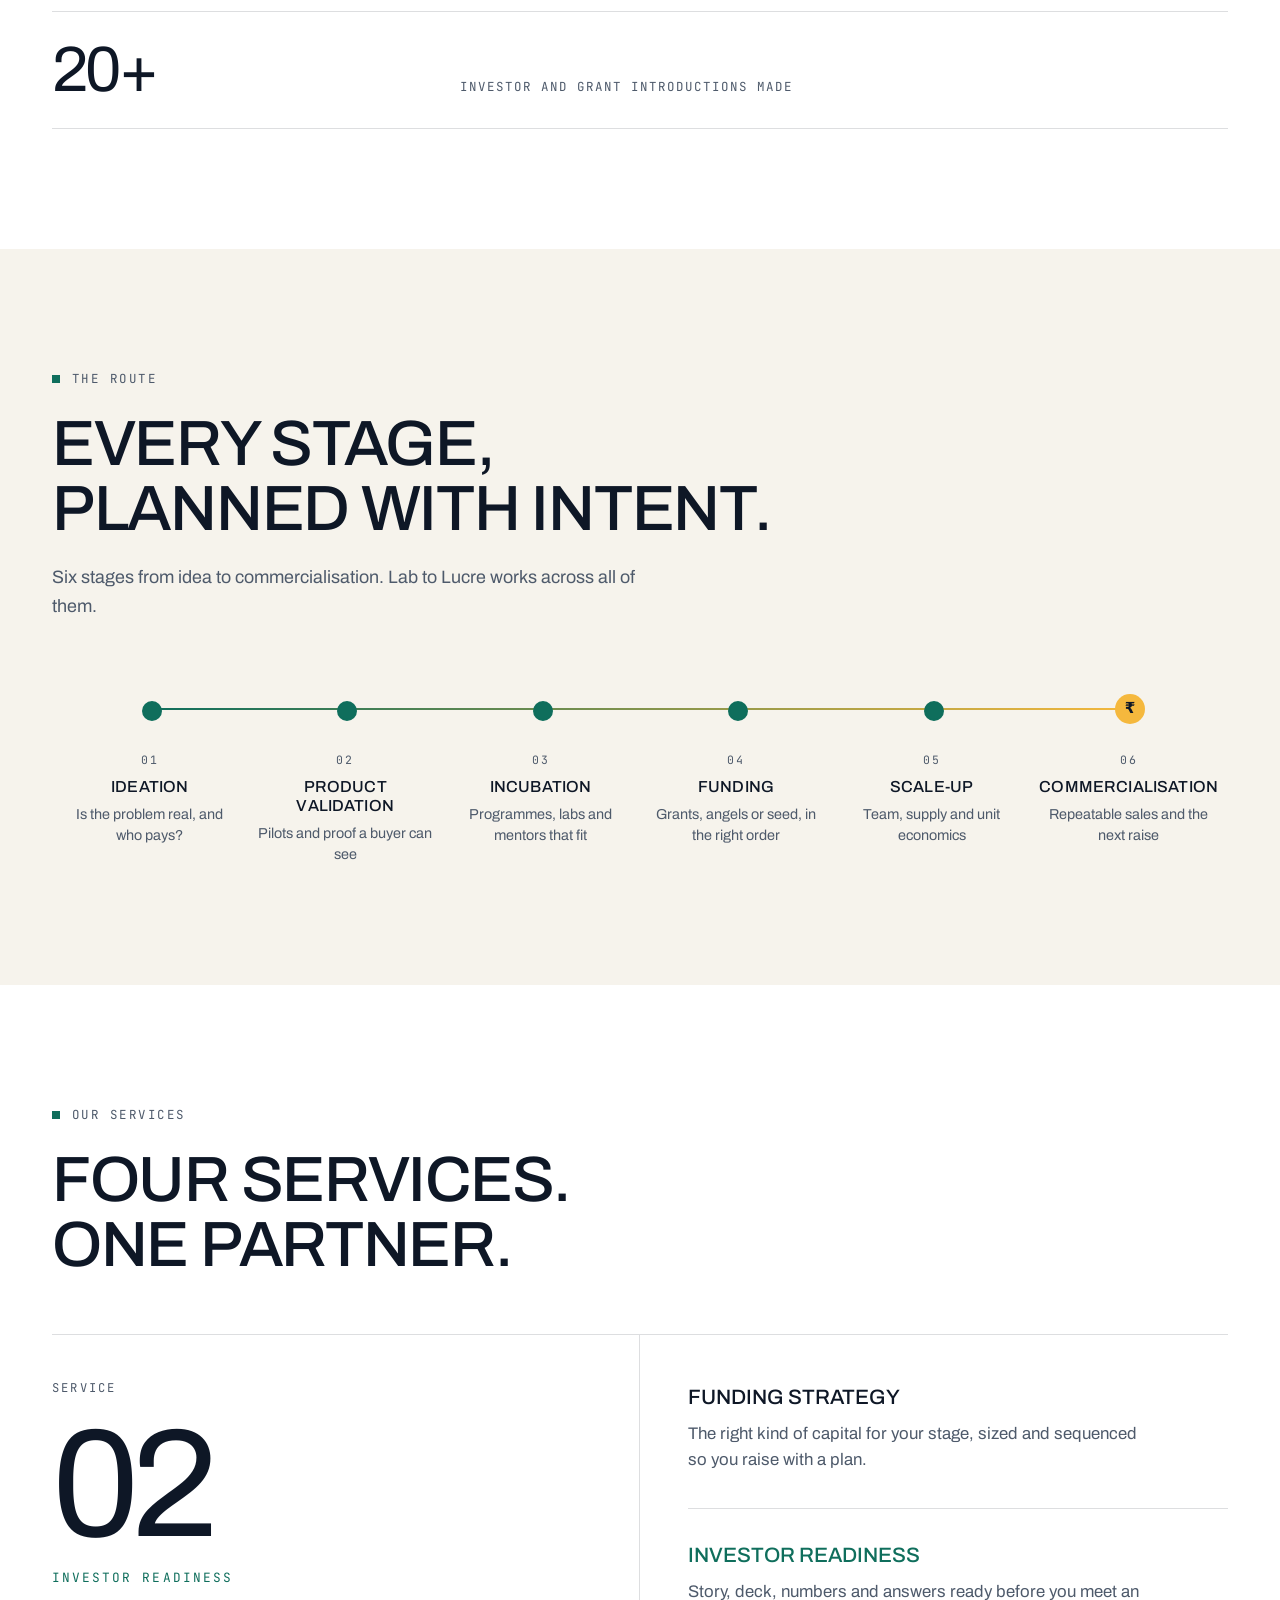
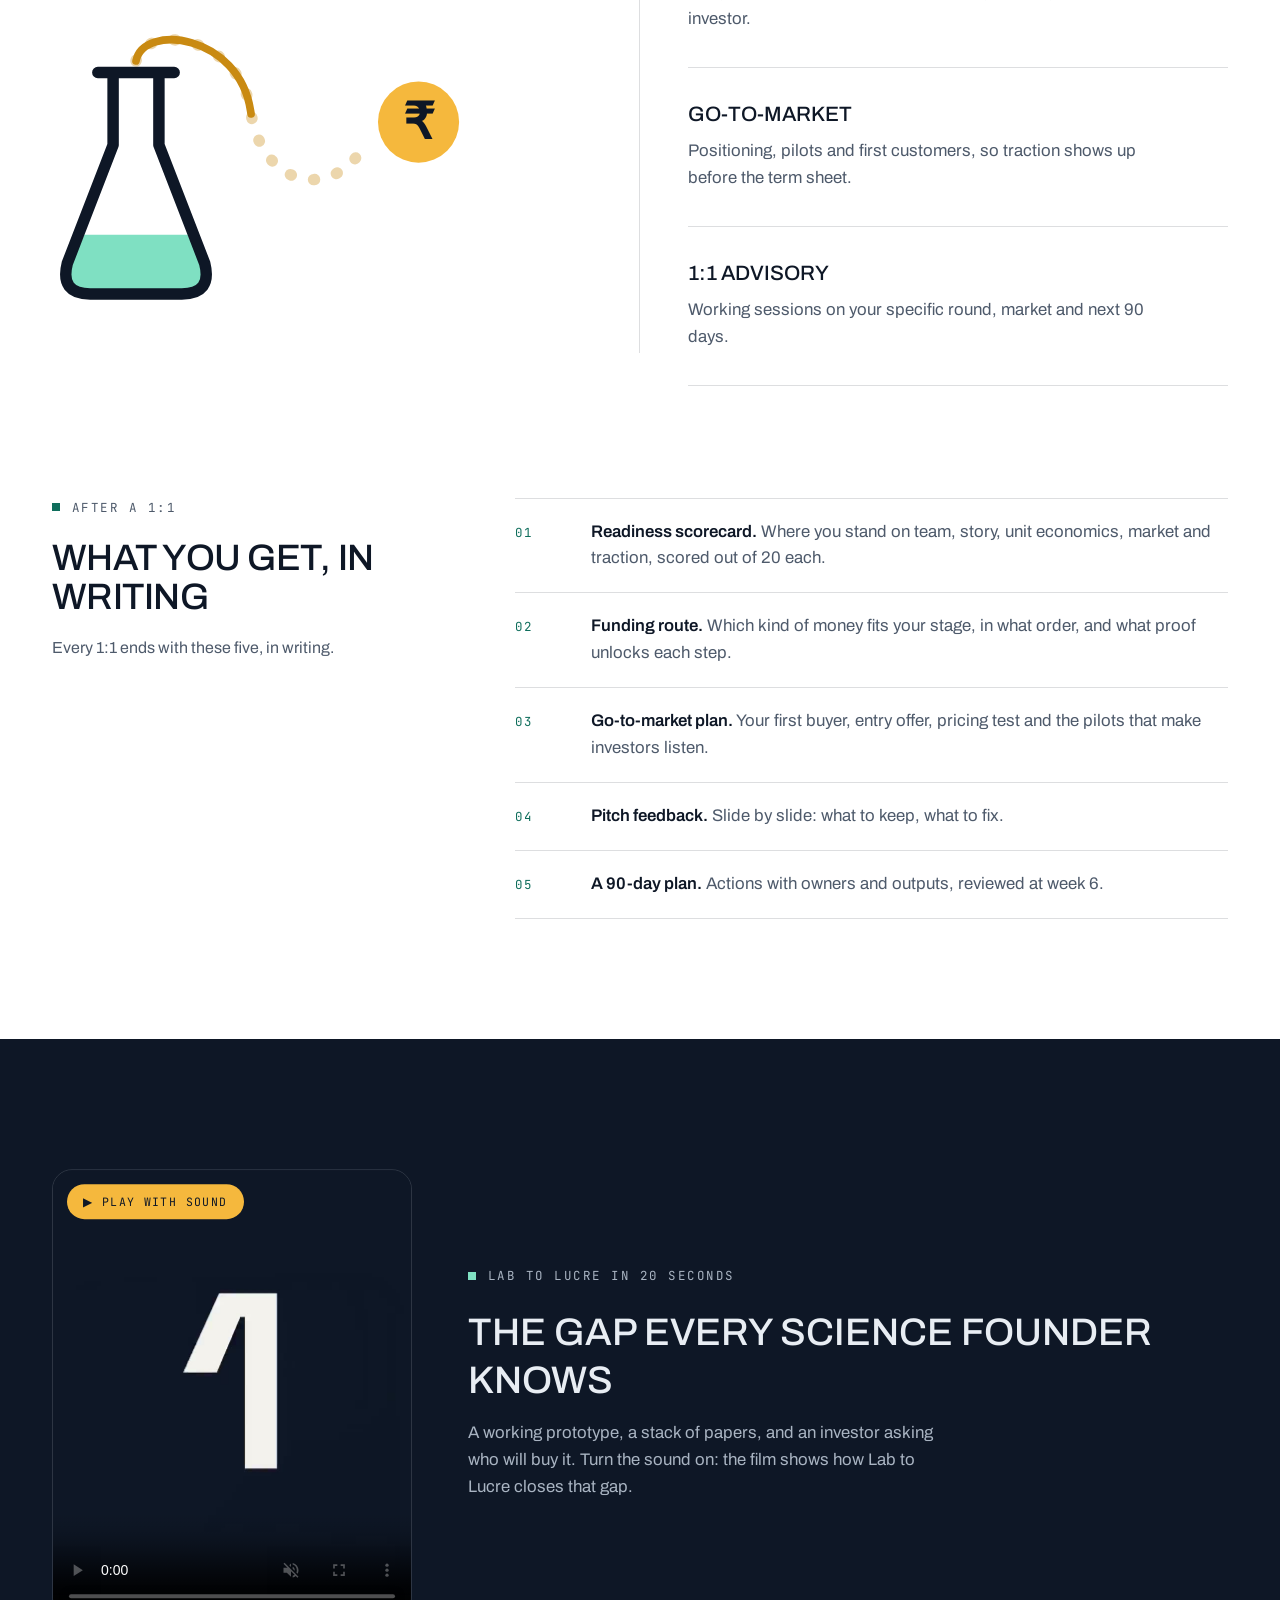
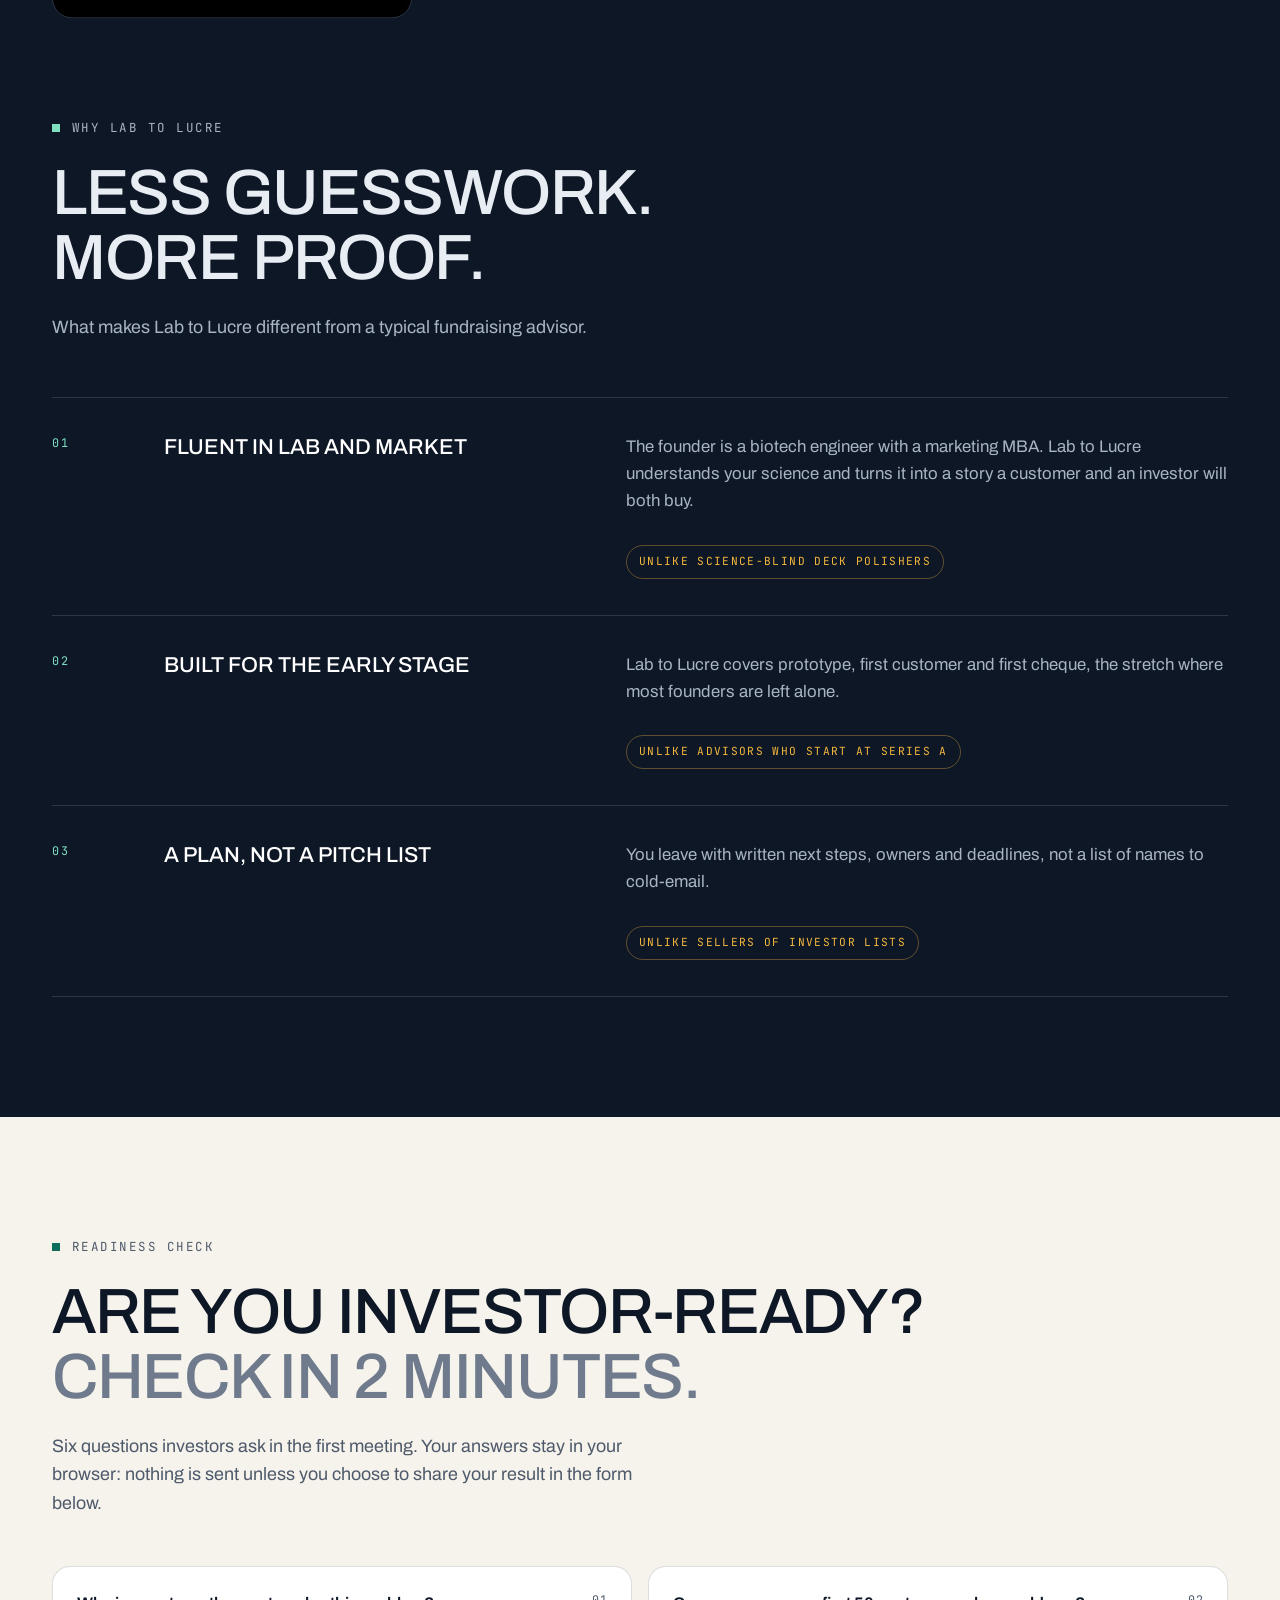
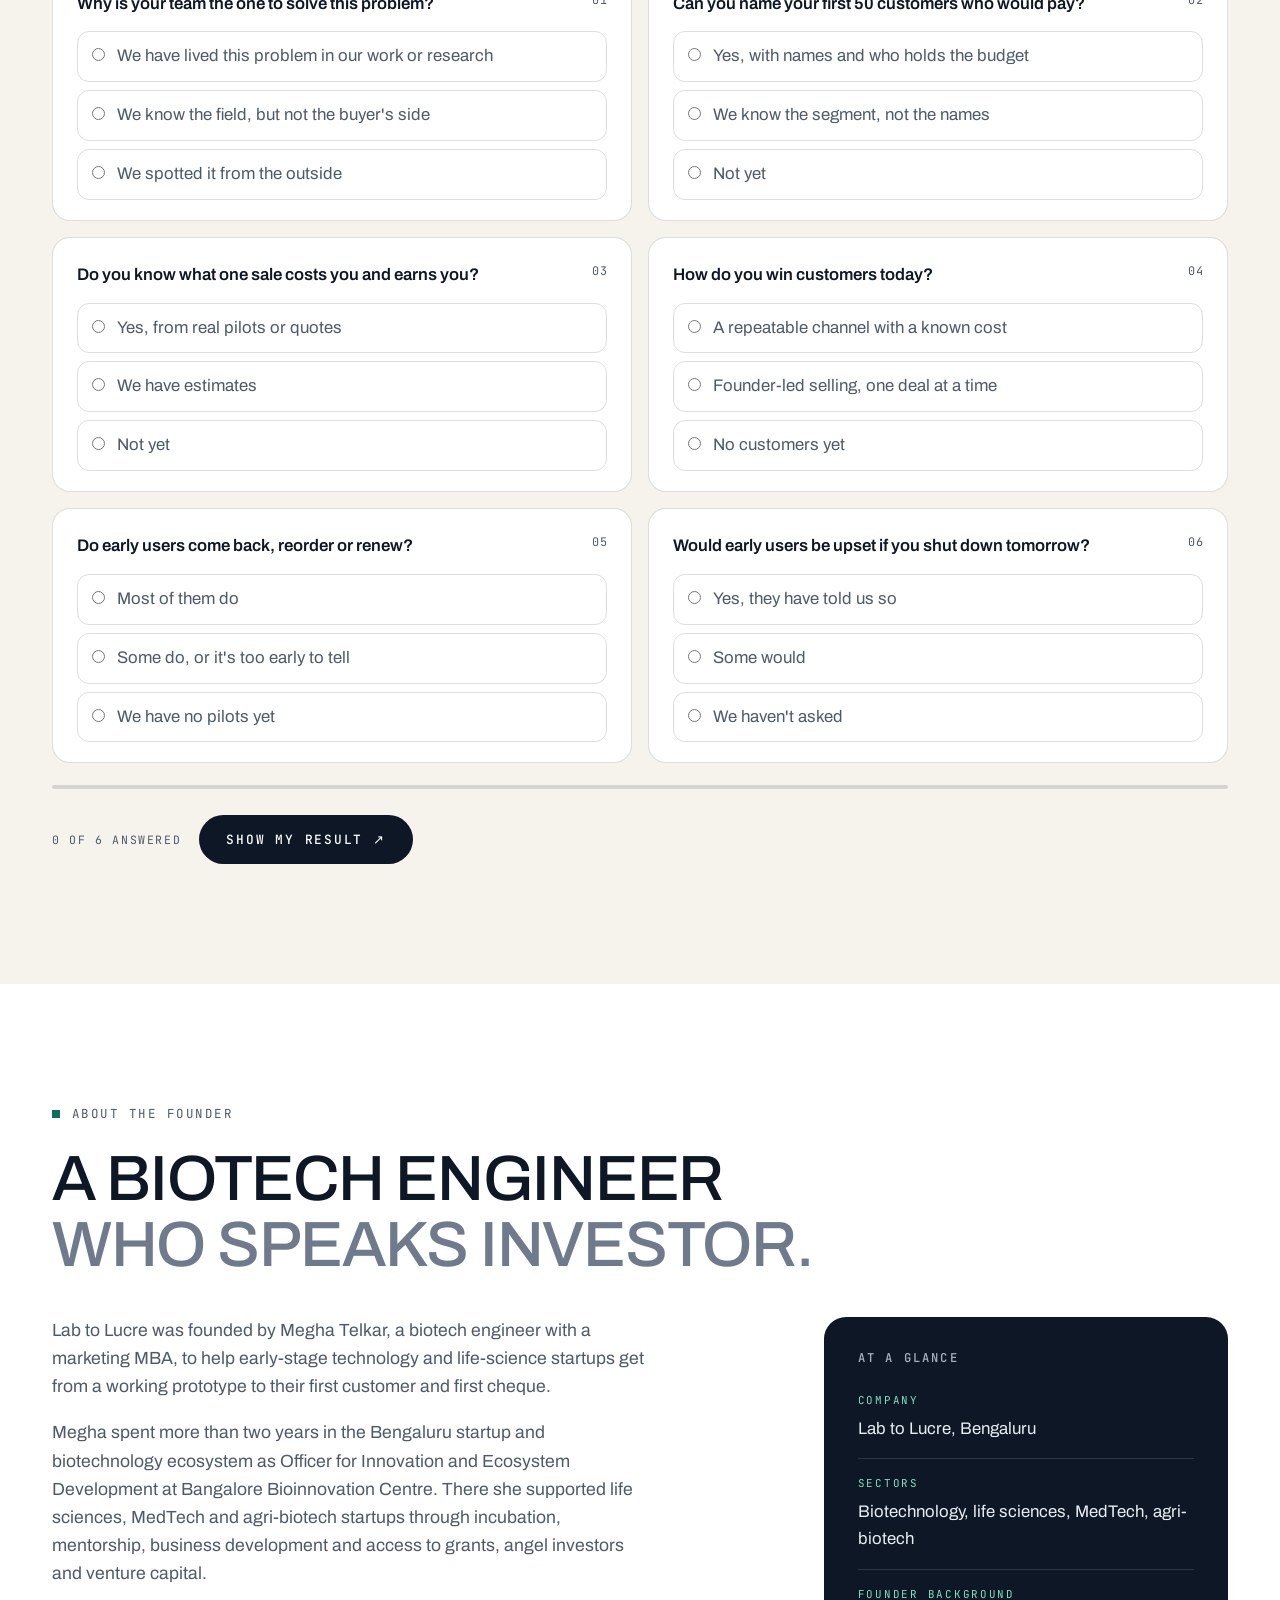
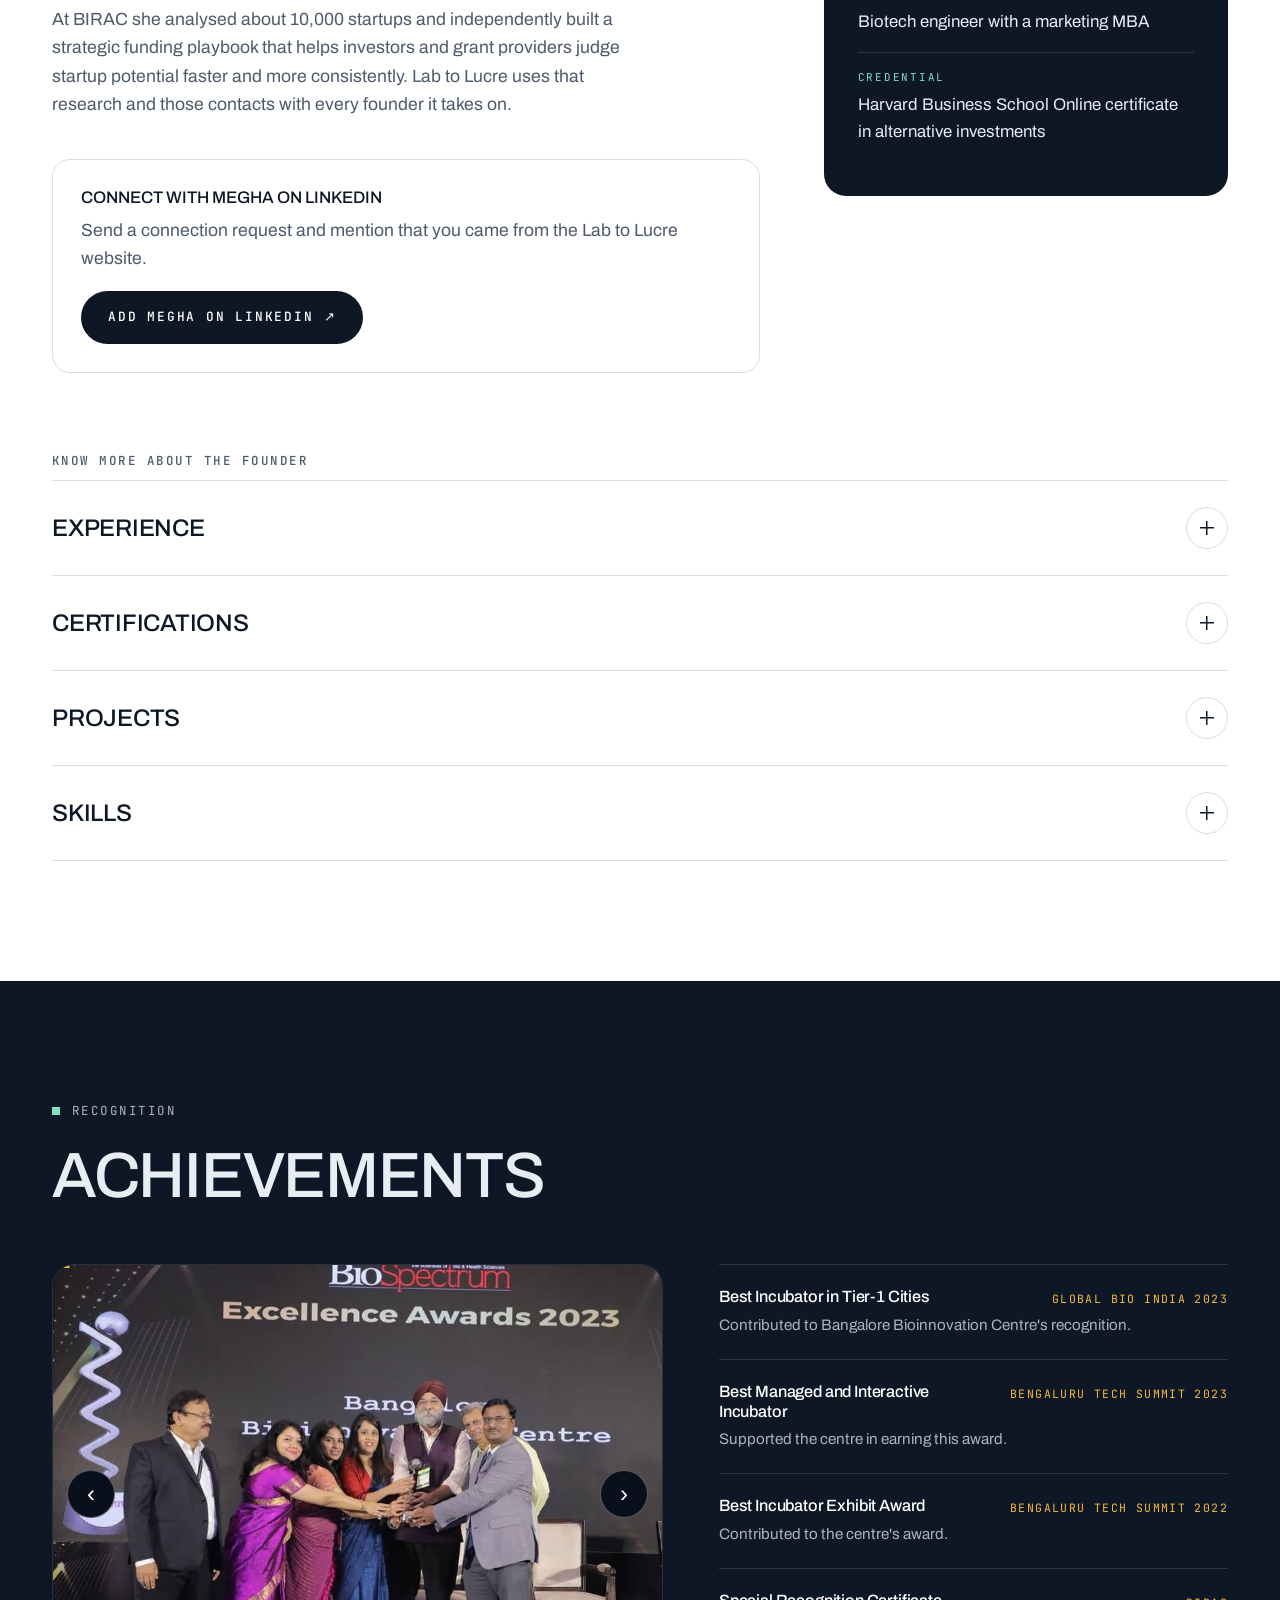
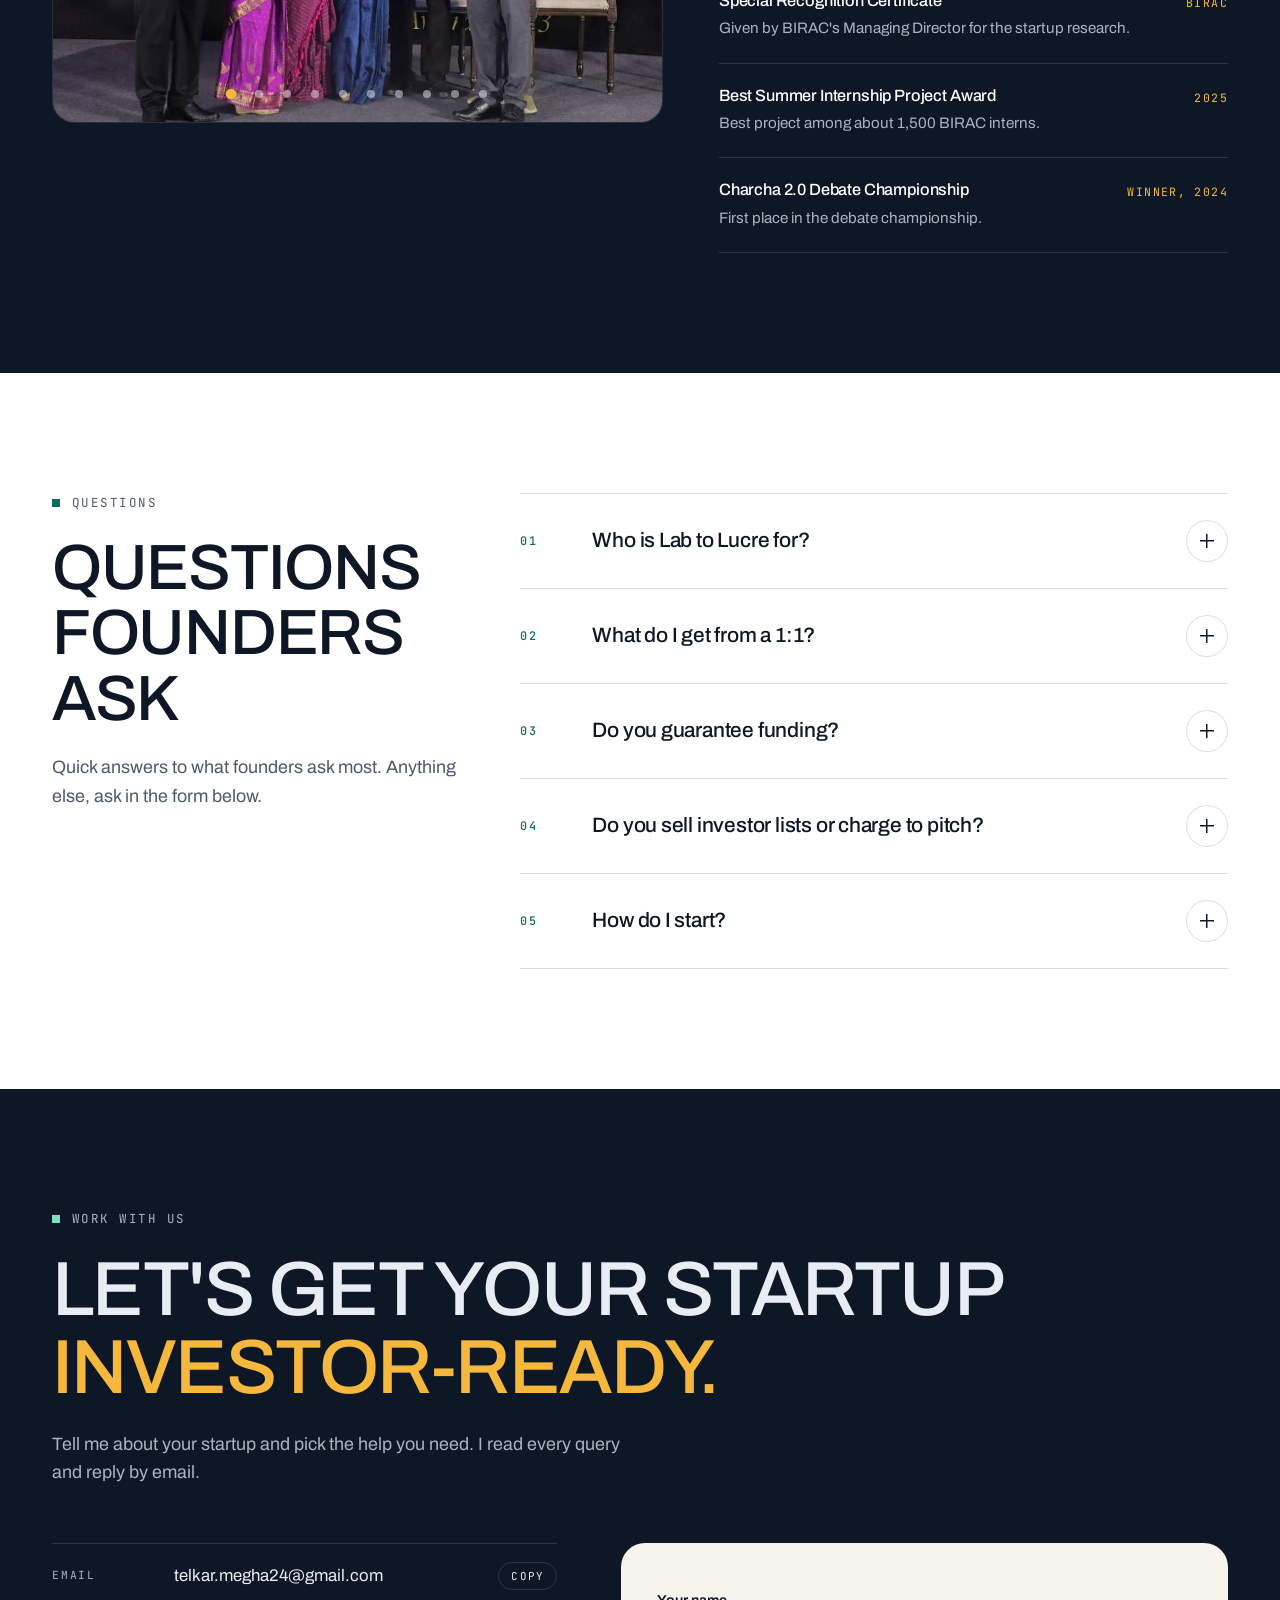
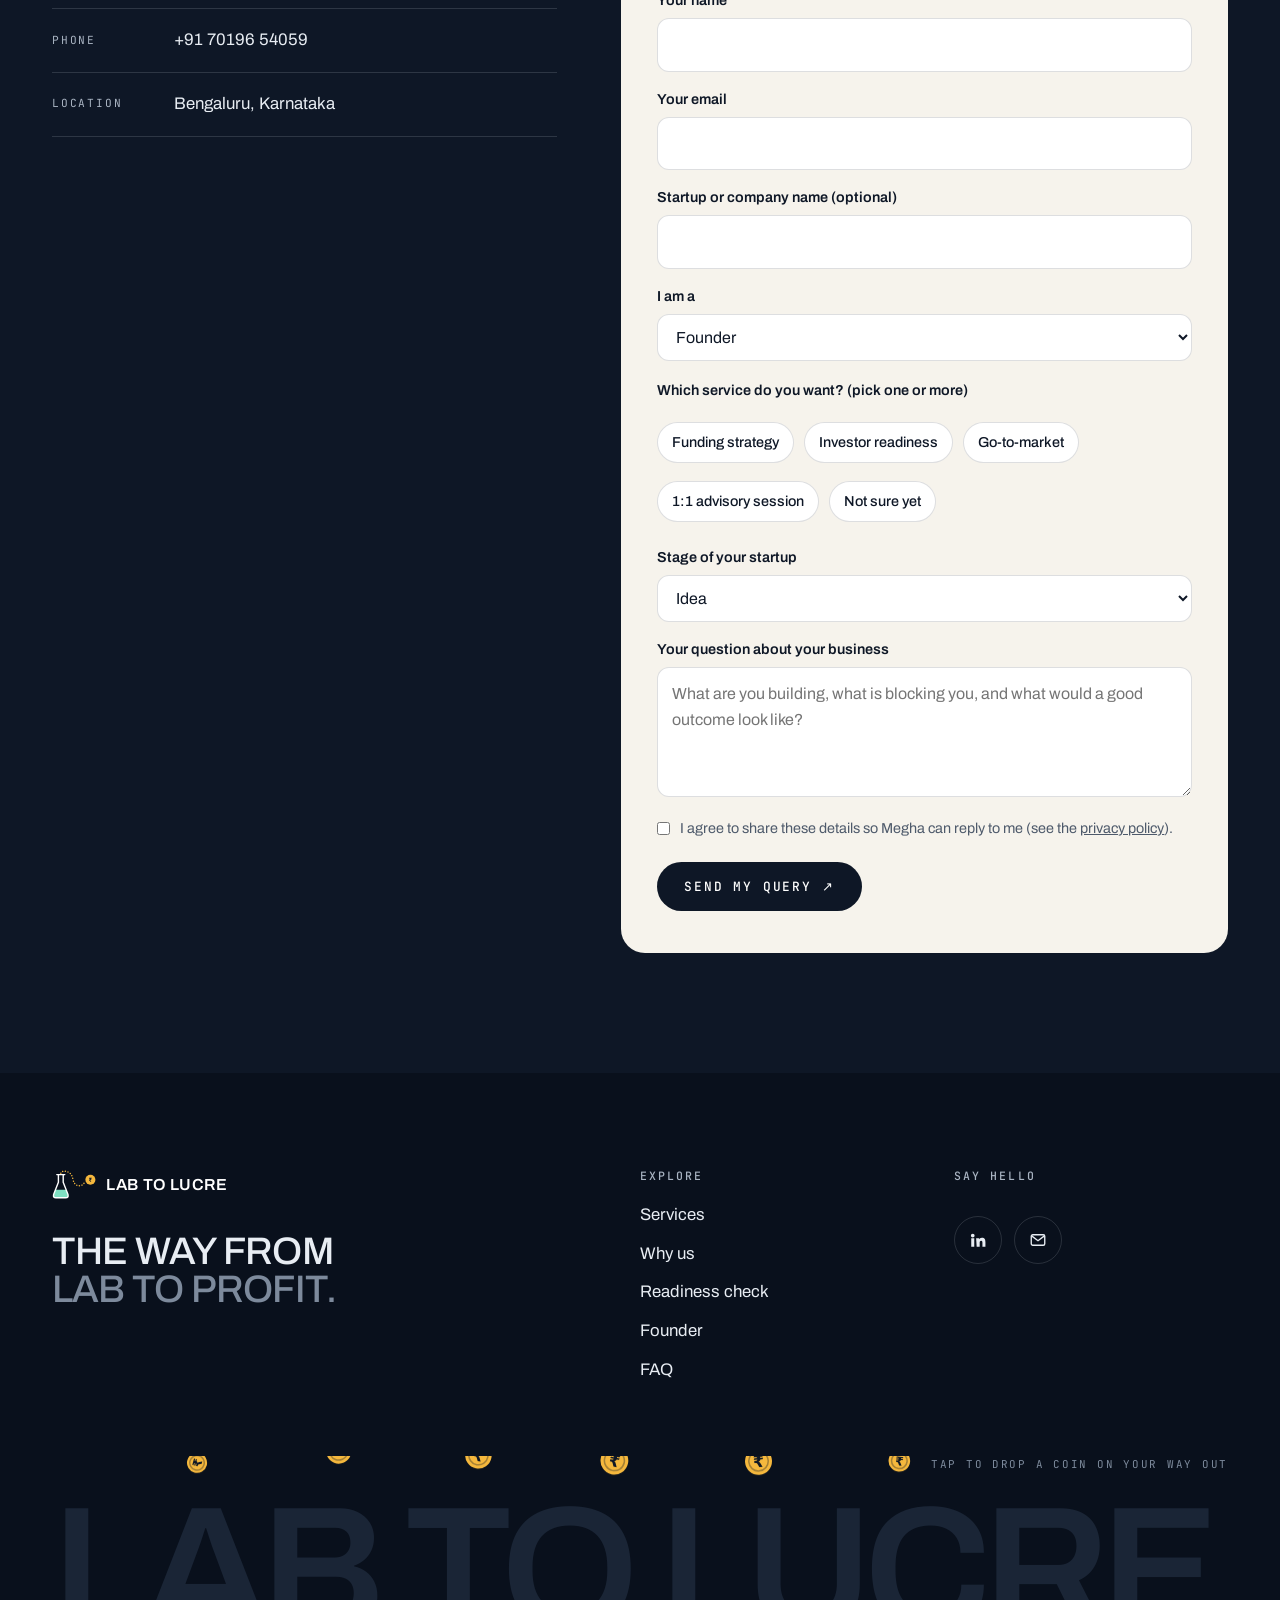
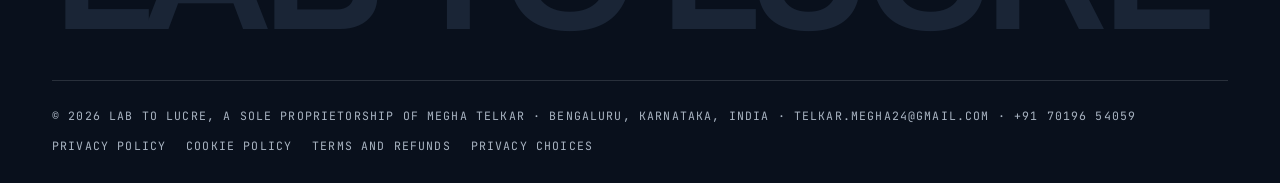
==== commit 18651ed9: "Compliance pass: consent before visit counting, self-hosted fonts, privacy/cookie policy, terms and " ====
--- a/index.html
+++ b/index.html
@@ -3,7 +3,7 @@
 <head>
 <meta charset="UTF-8">
 <meta name="viewport" content="width=device-width, initial-scale=1">
-<meta http-equiv="Content-Security-Policy" content="default-src 'self'; script-src 'self' 'unsafe-inline'; style-src 'self' 'unsafe-inline' https://fonts.googleapis.com; font-src https://fonts.gstatic.com; img-src 'self' data:; media-src 'self' data: blob:; connect-src https://script.google.com https://script.googleusercontent.com; object-src 'none'; base-uri 'none'; form-action 'self' mailto:; upgrade-insecure-requests">
+<meta http-equiv="Content-Security-Policy" content="default-src 'self'; script-src 'self' 'unsafe-inline'; style-src 'self' 'unsafe-inline'; font-src 'self'; img-src 'self' data:; media-src 'self' data: blob:; connect-src https://script.google.com https://script.googleusercontent.com; object-src 'none'; base-uri 'none'; form-action 'self' mailto:; upgrade-insecure-requests">
 <meta name="referrer" content="strict-origin-when-cross-origin">
 <meta http-equiv="X-Content-Type-Options" content="nosniff">
 <meta http-equiv="Permissions-Policy" content="camera=(), microphone=(), geolocation=(), payment=()">
@@ -32,10 +32,14 @@
 <meta name="twitter:description" content="Funding strategy, investor readiness and go-to-market for early-stage biotech and technology startups.">
 <script type="application/ld+json">{"@context": "https://schema.org", "@graph": [{"@type": "ProfessionalService", "@id": "https://meghatelkar.github.io/megha-portfolio/#company", "name": "Lab to Lucre", "url": "https://meghatelkar.github.io/megha-portfolio/", "logo": "https://meghatelkar.github.io/megha-portfolio/icon-512.png", "image": "https://meghatelkar.github.io/megha-portfolio/og-image.png", "slogan": "The way from lab to profit", "description": "Consulting for early-stage technology and life-science startups: funding strategy, investor readiness, go-to-market and 1:1 advisory.", "areaServed": "IN", "email": "telkar.megha24@gmail.com", "telephone": "+91-70196-54059", "address": {"@type": "PostalAddress", "addressLocality": "Bengaluru", "addressRegion": "Karnataka", "addressCountry": "IN"}, "founder": {"@id": "https://meghatelkar.github.io/megha-portfolio/#megha"}, "knowsAbout": ["Startup funding", "Investor readiness", "Go-to-market strategy", "Biotechnology", "Life sciences", "MedTech"], "hasOfferCatalog": {"@type": "OfferCatalog", "name": "Services", "itemListElement": [{"@type": "Offer", "itemOffered": {"@type": "Service", "name": "Funding strategy"}}, {"@type": "Offer", "itemOffered": {"@type": "Service", "name": "Investor readiness"}}, {"@type": "Offer", "itemOffered": {"@type": "Service", "name": "Go-to-market strategy"}}, {"@type": "Offer", "itemOffered": {"@type": "Service", "name": "1:1 advisory session"}}]}}, {"@type": "Person", "@id": "https://meghatelkar.github.io/megha-portfolio/#megha", "name": "Megha Telkar", "jobTitle": "Founder, Lab to Lucre", "worksFor": {"@id": "https://meghatelkar.github.io/megha-portfolio/#company"}, "url": "https://meghatelkar.github.io/megha-portfolio/#about", "sameAs": ["https://www.linkedin.com/in/megha-telkar-286a5b22a/"], "alumniOf": [{"@type": "CollegeOrUniversity", "name": "Christ (Deemed to be University)"}, {"@type": "CollegeOrUniversity", "name": "R.V. College of Engineering"}], "hasCredential": [{"@type": "EducationalOccupationalCredential", "name": "Introduction to Alternative Investments, Harvard Business School Online"}]}, {"@type": "FAQPage", "mainEntity": [{"@type": "Question", "name": "Who is Lab to Lucre for?", "acceptedAnswer": {"@type": "Answer", "text": "Early-stage founders in biotech, life sciences, MedTech, agri-biotech and other technology startups, from a working prototype to the first raise."}}, {"@type": "Question", "name": "What do I get from a 1:1?", "acceptedAnswer": {"@type": "Answer", "text": "A written readiness report within 5 working days and a 90-day plan covering your funding route, investor story and go-to-market."}}, {"@type": "Question", "name": "Do you guarantee funding?", "acceptedAnswer": {"@type": "Answer", "text": "No. Investors make their own decisions, and anyone who guarantees funding should be a red flag. Lab to Lucre gets you ready and shows you the right route."}}, {"@type": "Question", "name": "Do you sell investor lists or charge to pitch?", "acceptedAnswer": {"@type": "Answer", "text": "No. What you get is the written report and the 90-day plan."}}, {"@type": "Question", "name": "How do I start?", "acceptedAnswer": {"@type": "Answer", "text": "Fill in the form below with your stage and question. Megha reads every query and replies by email."}}]}]}</script>
 <script>document.documentElement.classList.add('js');</script>
-<link rel="preconnect" href="https://fonts.googleapis.com">
-<link rel="preconnect" href="https://fonts.gstatic.com" crossorigin>
-<link href="https://fonts.googleapis.com/css2?family=Archivo:wght@400;500;600;700&family=JetBrains+Mono:wght@400;500&display=swap" rel="stylesheet">
+<link rel="preload" href="assets/fonts/archivo-latin-500-normal.woff2" as="font" type="font/woff2" crossorigin>
 <style>
+@font-face{font-family:'Archivo';font-weight:400;font-display:swap;src:url(assets/fonts/archivo-latin-400-normal.woff2) format('woff2')}
+@font-face{font-family:'Archivo';font-weight:500;font-display:swap;src:url(assets/fonts/archivo-latin-500-normal.woff2) format('woff2')}
+@font-face{font-family:'Archivo';font-weight:600;font-display:swap;src:url(assets/fonts/archivo-latin-600-normal.woff2) format('woff2')}
+@font-face{font-family:'Archivo';font-weight:700;font-display:swap;src:url(assets/fonts/archivo-latin-700-normal.woff2) format('woff2')}
+@font-face{font-family:'JetBrains Mono';font-weight:400;font-display:swap;src:url(assets/fonts/jetbrains-mono-latin-400-normal.woff2) format('woff2')}
+@font-face{font-family:'JetBrains Mono';font-weight:500;font-display:swap;src:url(assets/fonts/jetbrains-mono-latin-500-normal.woff2) format('woff2')}
 :root{
   --navy:#0E1726; --night:#09101C; --deep:#0B1422; --paper:#F6F3EC; --white:#fff;
   --mint:#7FE0C2; --gold:#F5B83D; --teal:#0F6E5C;
@@ -463,6 +467,13 @@
 .f-grid{grid-template-columns:6fr 3fr 3fr}
 @media (max-width:860px){.f-grid{grid-template-columns:1fr 1fr}}
 
+.privacy{flex-wrap:wrap}
+.pc-btns{display:flex;gap:10px;flex:none}
+.privacy .btn{padding:11px 18px}
+.f-base p{max-width:none}
+.f-base .legal{display:flex;flex-wrap:wrap;gap:6px 20px}
+#form [aria-invalid=true]{border-color:#B42318;outline:1px solid #B42318}
+
 </style>
 </head>
 <body>
@@ -600,15 +611,6 @@
       <article class="rv"><span class="k">01</span><h3>Fluent in lab and market</h3><p>The founder is a biotech engineer with a marketing MBA. Lab to Lucre understands your science and turns it into a story a customer and an investor will both buy.</p><span class="vs">Unlike science-blind deck polishers</span></article>
       <article class="rv"><span class="k">02</span><h3>Built for the early stage</h3><p>Lab to Lucre covers prototype, first customer and first cheque, the stretch where most founders are left alone.</p><span class="vs">Unlike advisors who start at Series A</span></article>
       <article class="rv"><span class="k">03</span><h3>A plan, not a pitch list</h3><p>You leave with written next steps, owners and deadlines, not a list of names to cold-email.</p><span class="vs">Unlike sellers of investor lists</span></article>
-    </div>
-    <div class="research rv">
-      <div><p class="eyebrow" style="margin-bottom:12px">Field notes</p><h3>How fundraising help usually works</h3></div>
-      <ul>
-        <li>Most advisors charge a monthly retainer plus a success fee of about 1% to 3% of the money raised, and some charge much more.</li>
-        <li>Many start working with companies at Series A, after the hardest stretch is over.</li>
-        <li>Advisors with deep life-science knowledge mostly work for investors in London and Boston, not for Indian founders.</li>
-        <li>Founders say their biggest worry is paying upfront for investor access with no clear deliverables.</li>
-      </ul>
     </div>
   </div>
 </section>
@@ -841,7 +843,7 @@
 </section>
 </main>
 
-<div class="privacy" id="privacy" role="region" aria-label="Privacy notice"><p>This site records anonymous visit data (pages viewed, clicks, device type) to improve this site. Your name and email are stored only if you send the contact form. <a href="privacy.html">Privacy policy</a></p><button type="button" class="btn btn-ink" id="privacyOk">Got it</button></div>
+<div class="privacy" id="privacy" role="region" aria-label="Privacy choices"><p>Can this site count your visit? It stores a random ID in your browser and records pages viewed and the site you came from, to see what helps founders. Nothing is recorded unless you say yes. <a href="privacy.html#storage">Cookie and storage policy</a></p><div class="pc-btns"><button type="button" class="btn btn-ink" id="consentYes">Accept</button><button type="button" class="btn btn-line" id="consentNo">Decline</button></div></div>
 <button class="totop" id="totop" type="button" aria-label="Back to top">&#8593;</button>
 <footer>
   <div class="wrap">
@@ -854,7 +856,7 @@
       <div class="f-col"><h3>Say hello</h3><div class="social"><a href="https://www.linkedin.com/in/megha-telkar-286a5b22a/" target="_blank" rel="noopener noreferrer" aria-label="Megha Telkar on LinkedIn"><svg viewBox="0 0 24 24" fill="currentColor" aria-hidden="true"><path d="M4.98 3.5a2.5 2.5 0 1 1 0 5 2.5 2.5 0 0 1 0-5zM3 9.5h4V21H3zM9.5 9.5h3.8v1.6h.06c.53-1 1.83-2.06 3.77-2.06 4.03 0 4.77 2.65 4.77 6.1V21h-4v-5.1c0-1.22-.02-2.79-1.7-2.79-1.7 0-1.96 1.33-1.96 2.7V21h-4z"/></svg></a><a href="mailto:telkar.megha24@gmail.com" aria-label="Email Megha"><svg viewBox="0 0 24 24" fill="none" stroke="currentColor" stroke-width="1.8" aria-hidden="true"><rect x="3" y="5" width="18" height="14" rx="2"/><path d="M3.5 6.5 12 13l8.5-6.5"/></svg></a></div></div>
     </div>
     <div class="giant" id="giant" aria-hidden="true"><span class="giant-hint">Tap to drop a coin on your way out</span><span class="gw" id="gw">Lab to Lucre</span><canvas id="coinFx"></canvas></div>
-    <div class="f-base"><p>&copy; <span id="yr"></span> Lab to Lucre. Founded by Megha Telkar, Bengaluru.</p><p><a href="privacy.html">Privacy policy</a></p></div>
+    <div class="f-base"><p>&copy; <span id="yr"></span> Lab to Lucre, a sole proprietorship of Megha Telkar &middot; Bengaluru, Karnataka, India &middot; <a href="mailto:telkar.megha24@gmail.com">telkar.megha24@gmail.com</a> &middot; <a href="tel:+917019654059">+91 70196 54059</a></p><p class="legal"><a href="privacy.html">Privacy policy</a><a href="privacy.html#storage">Cookie policy</a><a href="terms.html">Terms and refunds</a><a href="#" data-privacy-choices>Privacy choices</a></p></div>
   </div>
 </footer>
 
@@ -879,90 +881,100 @@
 })();
 </script>
 <script>
-// ===== Visitor tracking + contact capture (sends to the "Client base" Google Sheet) =====
+// ===== Visit counting (only after consent) + contact form (sends to the "Client base" Google Sheet) =====
 (function () {
   'use strict';
   var ENDPOINT = 'https://script.google.com/macros/s/AKfycbxnIHTOlkpdZ9sSZYx7pX0ZSZSZCT5ilEByrKPvuS1ihNavH7VNxWYxA3dz0ADqdpomDQ/exec';
   var TOKEN = 'MEGHA6679';
 
-  var dnt = navigator.doNotTrack === '1', q = [], t0 = Date.now();
+  function store(kind, k, v) { try { var s = kind === 'l' ? localStorage : sessionStorage; if (v === null) { s.removeItem(k); return null; } if (v !== undefined) { s.setItem(k, v); return v; } return s.getItem(k); } catch (e) { return null; } }
   function rid() { return Math.random().toString(36).slice(2, 10) + Date.now().toString(36).slice(-4); }
-  function store(kind, k, v) { try { var s = kind === 'l' ? localStorage : sessionStorage; if (v !== undefined) { s.setItem(k, v); return v; } return s.getItem(k); } catch (e) { return null; } }
-  var vid = store('l', 'vid') || store('l', 'vid', rid()) || rid();
-  var visits = parseInt(store('l', 'visits') || '0', 10), sid = store('s', 'sid');
-  if (!sid) { sid = store('s', 'sid', rid()) || rid(); visits++; store('l', 'visits', String(visits)); }
-  var p = new URLSearchParams(location.search), ref = document.referrer || '';
+  // Do Not Track and Global Privacy Control are treated as a "no"
+  var signalNo = navigator.doNotTrack === '1' || navigator.globalPrivacyControl === true;
+  function consented() { return !signalNo && store('l', 'consent') === 'yes'; }
+
+  // only what is needed: page, where the visit came from, device type
+  var p = new URLSearchParams(location.search);
   function host(u) { try { return new URL(u).hostname.replace(/^www\./, ''); } catch (e) { return ''; } }
-  var src = p.get('utm_source') || host(ref) || 'direct';
-  var camp = [p.get('utm_medium'), p.get('utm_campaign')].filter(Boolean).join(' / ');
-  var ua = navigator.userAgent;
-  var dev = /Mobi|Android|iPhone/i.test(ua) ? 'Mobile' : /iPad|Tablet/i.test(ua) ? 'Tablet' : 'Desktop';
-  var br = /Edg\//.test(ua) ? 'Edge' : /OPR\//.test(ua) ? 'Opera' : /Chrome\//.test(ua) ? 'Chrome' : /Safari\//.test(ua) ? 'Safari' : /Firefox\//.test(ua) ? 'Firefox' : 'Other';
-  var os = /Windows/.test(ua) ? 'Windows' : /Android/.test(ua) ? 'Android' : /iPhone|iPad|iOS/.test(ua) ? 'iOS' : /Mac OS/.test(ua) ? 'macOS' : /Linux/.test(ua) ? 'Linux' : 'Other';
-  var tz = ''; try { tz = Intl.DateTimeFormat().resolvedOptions().timeZone; } catch (e) {}
-  var pageUrl = location.href.split('#')[0];
-
-  function base() { return { t: new Date().toISOString(), url: pageUrl, src: src, ref: ref, camp: camp, dev: dev, br: br, os: os, scr: screen.width + 'x' + screen.height, lang: navigator.language || '', tz: tz, vid: vid, sid: sid, n: visits }; }
+  var refHost = host(document.referrer || '');
+  var src = (p.get('utm_source') || refHost || 'direct').slice(0, 60);
+  var camp = [p.get('utm_medium'), p.get('utm_campaign')].filter(Boolean).join(' / ').slice(0, 80);
+  var dev = /Mobi|Android|iPhone/i.test(navigator.userAgent) ? 'Mobile' : /iPad|Tablet/i.test(navigator.userAgent) ? 'Tablet' : 'Desktop';
+  var pageUrl = location.origin + location.pathname;
+
   function post(body) {
-    if (!ENDPOINT) return false;
     var s = JSON.stringify(body);
-    try { if (navigator.sendBeacon && navigator.sendBeacon(ENDPOINT, new Blob([s], { type: 'text/plain;charset=UTF-8' }))) return true; } catch (e) {}
-    try { fetch(ENDPOINT, { method: 'POST', mode: 'no-cors', keepalive: true, headers: { 'Content-Type': 'text/plain;charset=UTF-8' }, body: s }); return true; } catch (e) { return false; }
+    try { if (navigator.sendBeacon && navigator.sendBeacon(ENDPOINT, new Blob([s], { type: 'text/plain;charset=UTF-8' }))) return; } catch (e) {}
+    try { fetch(ENDPOINT, { method: 'POST', mode: 'no-cors', keepalive: true, headers: { 'Content-Type': 'text/plain;charset=UTF-8' }, body: s }); } catch (e) {}
   }
-  function flush() { if (!q.length) return; post({ token: TOKEN, type: 'events', events: q.splice(0, q.length) }); }
-  function ev(type, label, cat) { if (dnt || !ENDPOINT) return; var e = base(); e.ev = type; e.label = label || ''; e.cat = cat || ''; q.push(e); if (q.length >= 10) flush(); }
-  setInterval(flush, 6000);
-
-  // 1) impression
-  ev('page_view', document.title, '');
-
-  // 2) sections seen
-  if ('IntersectionObserver' in window) {
-    var seen = {}, io = new IntersectionObserver(function (es) { es.forEach(function (x) { if (x.isIntersecting && !seen[x.target.id]) { seen[x.target.id] = 1; ev('section_view', x.target.id, 'section'); } }); }, { threshold: 0.5 });
-    document.querySelectorAll('main section[id]').forEach(function (s) { io.observe(s); });
+
+  // ---------- visit counting, started only when the visitor accepts ----------
+  var started = false, q = [], vid = '', sid = '', visits = 0, t0 = Date.now(), timer = null;
+  function base() { return { t: new Date().toISOString(), url: pageUrl, src: src, ref: refHost, camp: camp, dev: dev, vid: vid, sid: sid, n: visits }; }
+  function flush() { if (!q.length || !consented()) { q = []; return; } post({ token: TOKEN, type: 'events', events: q.splice(0, q.length) }); }
+  function ev(type, label, cat) { if (!started || !consented()) return; var e = base(); e.ev = type; e.label = label || ''; e.cat = cat || ''; q.push(e); if (q.length >= 10) flush(); }
+
+  function start() {
+    if (started || !consented()) return; started = true;
+    vid = store('l', 'vid') || store('l', 'vid', rid()) || rid();
+    visits = parseInt(store('l', 'visits') || '0', 10); sid = store('s', 'sid');
+    if (!sid) { sid = store('s', 'sid', rid()) || rid(); visits++; store('l', 'visits', String(visits)); }
+    timer = setInterval(flush, 6000);
+    ev('page_view', document.title, '');
+    if ('IntersectionObserver' in window) {
+      var seen = {}, io = new IntersectionObserver(function (es) { es.forEach(function (x) { if (x.isIntersecting && !seen[x.target.id]) { seen[x.target.id] = 1; ev('section_view', x.target.id, 'section'); } }); }, { threshold: 0.5 });
+      document.querySelectorAll('main section[id]').forEach(function (s) { io.observe(s); });
+    }
   }
-
-  // 3) clicks on links and buttons
+  function stop() {
+    started = false; q = []; if (timer) clearInterval(timer);
+    store('l', 'vid', null); store('l', 'visits', null); store('s', 'sid', null);
+  }
+
   document.addEventListener('click', function (e) {
     var a = e.target.closest && e.target.closest('a,button'); if (!a || a.type === 'submit') return;
     var href = a.getAttribute('href') || '', cat = 'other';
     if (href.indexOf('mailto:') === 0) cat = 'email';
     else if (href.indexOf('tel:') === 0) cat = 'phone';
     else if (a.id === 'copy') cat = 'copy_email';
-    else if (a.id === 'theme') cat = 'theme_toggle';
     else if (a.classList.contains('toggle')) cat = 'expand';
     else if (href.charAt(0) === '#' && a.closest('.links,.logo')) cat = 'nav';
     else if (a.classList.contains('btn')) cat = 'button';
     else if (/^https?:/.test(href)) cat = 'external_link';
-    var label = (a.getAttribute('aria-label') || a.textContent || href).replace(/\s+/g, ' ').trim().slice(0, 60);
-    ev('click', label, cat);
+    ev('click', (a.getAttribute('aria-label') || a.textContent || href).replace(/\s+/g, ' ').trim().slice(0, 60), cat);
   }, true);
-
-  // 4) scroll depth
-  var marks = { 25: 0, 50: 0, 75: 0, 100: 0 };
+  var marks = {};
   addEventListener('scroll', function () {
+    if (!started) return;
     var max = document.documentElement.scrollHeight - innerHeight; if (max <= 0) return;
     var pct = scrollY / max * 100;
     [25, 50, 75, 100].forEach(function (m) { if (pct >= m - 1 && !marks[m]) { marks[m] = 1; ev('scroll_depth', m + '%', 'scroll'); } });
   }, { passive: true });
-
-  // 5) time on page
-  function leave() { if (dnt || !ENDPOINT) return; var e = base(); e.ev = 'time_on_page'; e.label = Math.round((Date.now() - t0) / 1000) + ' s'; e.cat = 'engagement'; q.push(e); flush(); }
+  function leave() { if (!started || !consented()) return; var e = base(); e.ev = 'time_on_page'; e.label = Math.round((Date.now() - t0) / 1000) + ' s'; e.cat = 'engagement'; q.push(e); flush(); }
   addEventListener('pagehide', leave);
   document.addEventListener('visibilitychange', function () { if (document.visibilityState === 'hidden') leave(); });
 
-  // 6) privacy notice
-  var box = document.getElementById('privacy'), ok = document.getElementById('privacyOk');
-  if (box && !store('l', 'privacy_ok')) box.classList.add('show');
-  if (ok) ok.addEventListener('click', function () { store('l', 'privacy_ok', '1'); box.classList.remove('show'); });
-
-  // 7) "Get in touch" form
+  // ---------- consent banner: Accept / Decline, changeable any time ----------
+  var box = document.getElementById('privacy'), yes = document.getElementById('consentYes'), no = document.getElementById('consentNo');
+  function show() { if (box) { box.classList.add('show'); if (yes) yes.focus({ preventScroll: true }); } }
+  function hide() { if (box) box.classList.remove('show'); }
+  if (signalNo) { stop(); }
+  else if (store('l', 'consent') === 'yes') start();
+  else if (store('l', 'consent') !== 'no') { if (box) box.classList.add('show'); }
+  if (yes) yes.addEventListener('click', function () { store('l', 'consent', 'yes'); hide(); start(); });
+  if (no) no.addEventListener('click', function () { store('l', 'consent', 'no'); stop(); hide(); });
+  document.querySelectorAll('[data-privacy-choices]').forEach(function (b) { b.addEventListener('click', function (e) { e.preventDefault(); show(); }); });
+  store('l', 'privacy_ok', null); // old notice key, no longer used
+
+  // ---------- contact form (sent only after the consent box is ticked) ----------
   var form = document.getElementById('form'), note = document.getElementById('note');
+  if (!form) return;
   function val(id) { return (document.getElementById(id).value || '').trim(); }
   var ROLES = ['Founder','Investor','Recruiter or hiring manager','Collaborator or partner','Other'];
   var STAGES = ['Idea','Prototype or lab stage','First customers or pilots','Preparing to raise','Already raising','Not a startup / other'];
   var SVCS = ['Funding strategy','Investor readiness','Go-to-market','1:1 advisory session','Not sure yet'];
   function pick(v, list) { return list.indexOf(v) > -1 ? v : ''; }
+  function bad(id, on) { var el = document.getElementById(id); if (el) { if (on) el.setAttribute('aria-invalid', 'true'); else el.removeAttribute('aria-invalid'); } }
   form.addEventListener('submit', function (e) {
     e.preventDefault();
     if (val('website')) { form.reset(); note.textContent = 'Thank you. Your message has been received.'; return; }
@@ -971,33 +983,28 @@
     var name = val('name').slice(0, 100), email = val('email').slice(0, 150), msg0 = val('msg').slice(0, 2000);
     var picked = Array.prototype.map.call(document.querySelectorAll('input[name=svc]:checked'), function (c) { return c.value; }).filter(function (v) { return SVCS.indexOf(v) > -1; });
     var msg = msg0 ? ('Service wanted: ' + (picked.join(', ') || 'none selected') + ' | Stage: ' + pick(val('stage'), STAGES) + '\n\n' + msg0) : '';
-    if (!name || !/^[^\s@<>"']+@[^\s@<>"']+\.[a-z]{2,}$/i.test(email) || !msg) { note.textContent = 'Enter your name, a valid email and your question.'; return; }
-    if (!picked.length) { note.textContent = 'Please choose at least one service (or "Not sure yet").'; return; }
-    if (!document.getElementById('consent').checked) { note.textContent = 'Please tick the box so your details can be saved.'; return; }
+    var okEmail = /^[^\s@<>"']+@[^\s@<>"']+\.[a-z]{2,}$/i.test(email);
+    bad('name', !name); bad('email', !okEmail); bad('msg', !msg0);
+    if (!name || !okEmail || !msg) { note.textContent = 'Enter your name, a valid email and your question.'; (document.querySelector('#form [aria-invalid=true]') || form).focus(); return; }
+    if (!picked.length) { note.textContent = 'Please choose at least one service (or "Not sure yet").'; document.querySelector('input[name=svc]').focus(); return; }
+    var cb = document.getElementById('consent');
+    if (!cb.checked) { note.textContent = 'Please tick the box so your details can be saved.'; bad('consent', true); cb.focus(); return; }
+    bad('consent', false);
     var d = { token: TOKEN, type: 'contact', t: new Date().toISOString(), name: name, email: email, org: val('org').slice(0, 150), role: pick(val('role'), ROLES), message: msg, consent: 'Yes', source: src, device: dev, url: pageUrl };
-    if (ENDPOINT) {
-      var btn = form.querySelector('button[type=submit]'); btn.disabled = true; note.textContent = 'Sending...';
-      var finish = function (msg, good) { btn.disabled = false; note.textContent = msg; if (good) { form.reset(); ev('contact_submit', d.role + ' | ' + picked.join(', '), 'contact'); } };
-      var body = JSON.stringify(d);
-      // 1) normal request: lets us read the real reply from the sheet script
-      fetch(ENDPOINT, { method: 'POST', headers: { 'Content-Type': 'text/plain;charset=UTF-8' }, body: body })
-        .then(function (r) { return r.json(); })
-        .then(function (j) {
-          if (j && j.ok) { store('l', 'last_submit', String(Date.now())); }
-          if (j && j.ok) finish('Thank you. Your message has been received and Megha will reply by email.', true);
-          else finish('Your message could not be saved. Please email telkar.megha24@gmail.com directly.', false);
-        })
-        .catch(function () {
-          // 2) fallback: some browsers or extensions block reading the reply, but the data can still be delivered
-          fetch(ENDPOINT, { method: 'POST', mode: 'no-cors', headers: { 'Content-Type': 'text/plain;charset=UTF-8' }, body: body })
-            .then(function () { finish('Your message has been sent. If you do not hear back within two days, please email telkar.megha24@gmail.com.', true); })
-            .catch(function () { finish('Your message could not be sent. Please email telkar.megha24@gmail.com directly.', false); });
-        });
-    } else {
-      // no tracking endpoint set (for example when testing locally): open the email app instead
-      window.location.href = 'mailto:telkar.megha24@gmail.com?subject=' + encodeURIComponent('Portfolio enquiry from ' + name) + '&body=' + encodeURIComponent(msg + '\n\nFrom: ' + name + ' (' + email + ')' + (d.org ? '\nOrganisation: ' + d.org : '') + '\nI am a: ' + d.role);
-      note.textContent = 'Opening your email app to send the message.';
-    }
+    var btn = form.querySelector('button[type=submit]'); btn.disabled = true; note.textContent = 'Sending...';
+    var finish = function (m, good) { btn.disabled = false; note.textContent = m; if (good) { form.reset(); ev('contact_submit', d.role + ' | ' + picked.join(', '), 'contact'); } };
+    var body = JSON.stringify(d);
+    fetch(ENDPOINT, { method: 'POST', headers: { 'Content-Type': 'text/plain;charset=UTF-8' }, body: body })
+      .then(function (r) { return r.json(); })
+      .then(function (j) {
+        if (j && j.ok) { store('l', 'last_submit', String(Date.now())); finish('Thank you. Your message has been received and Megha will reply by email.', true); }
+        else finish('Your message could not be saved. Please email telkar.megha24@gmail.com directly.', false);
+      })
+      .catch(function () {
+        fetch(ENDPOINT, { method: 'POST', mode: 'no-cors', headers: { 'Content-Type': 'text/plain;charset=UTF-8' }, body: body })
+          .then(function () { finish('Your message has been sent. If you do not hear back within two days, please email telkar.megha24@gmail.com.', true); })
+          .catch(function () { finish('Your message could not be sent. Please email telkar.megha24@gmail.com directly.', false); });
+      });
   });
 })();
 
@@ -1006,7 +1013,7 @@
   var tr=document.getElementById('track'); if(!tr) return;
   var sl=tr.children, n=sl.length, dots=document.getElementById('slDots'), cur=0;
   for(var i=0;i<n;i++){(function(i){var b=document.createElement('button');b.type='button';b.setAttribute('aria-label','Go to photo '+(i+1));b.addEventListener('click',function(){go(i)});dots.appendChild(b)})(i)}
-  function mark(){var w=tr.clientWidth||1;cur=Math.round(tr.scrollLeft/w);Array.prototype.forEach.call(dots.children,function(d,k){d.classList.toggle('on',k===cur)})}
+  function mark(){var w=tr.clientWidth||1;cur=Math.round(tr.scrollLeft/w);Array.prototype.forEach.call(dots.children,function(d,k){d.classList.toggle('on',k===cur);if(k===cur)d.setAttribute('aria-current','true');else d.removeAttribute('aria-current');})}
   function go(i){i=(i+n)%n;tr.scrollTo({left:i*tr.clientWidth,behavior:'smooth'});}
   document.getElementById('slPrev').addEventListener('click',function(){go(cur-1)});
   document.getElementById('slNext').addEventListener('click',function(){go(cur+1)});
@@ -1015,7 +1022,6 @@
   window.addEventListener('resize',function(){tr.scrollTo({left:cur*tr.clientWidth,behavior:'auto'})});
   mark();
 })();
-
 </script>
 <script>
 // readiness check: scored in the browser only
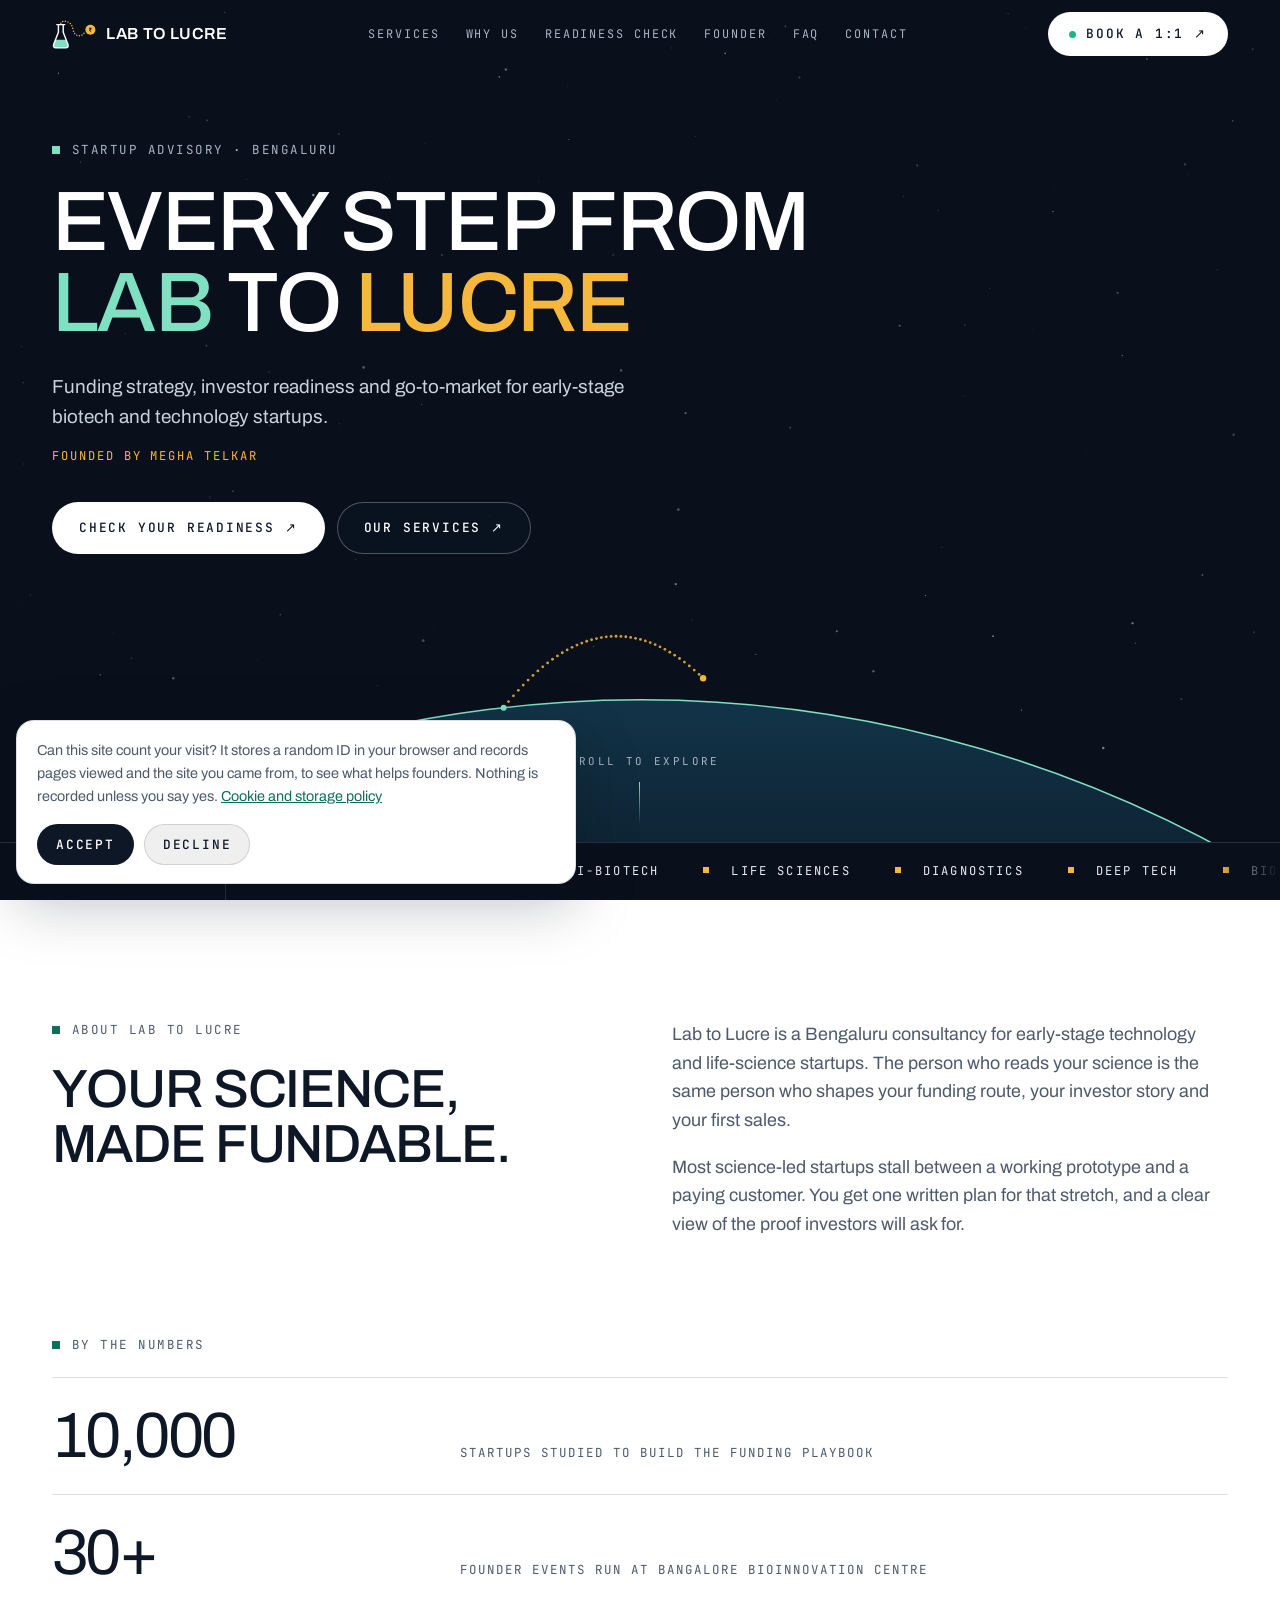
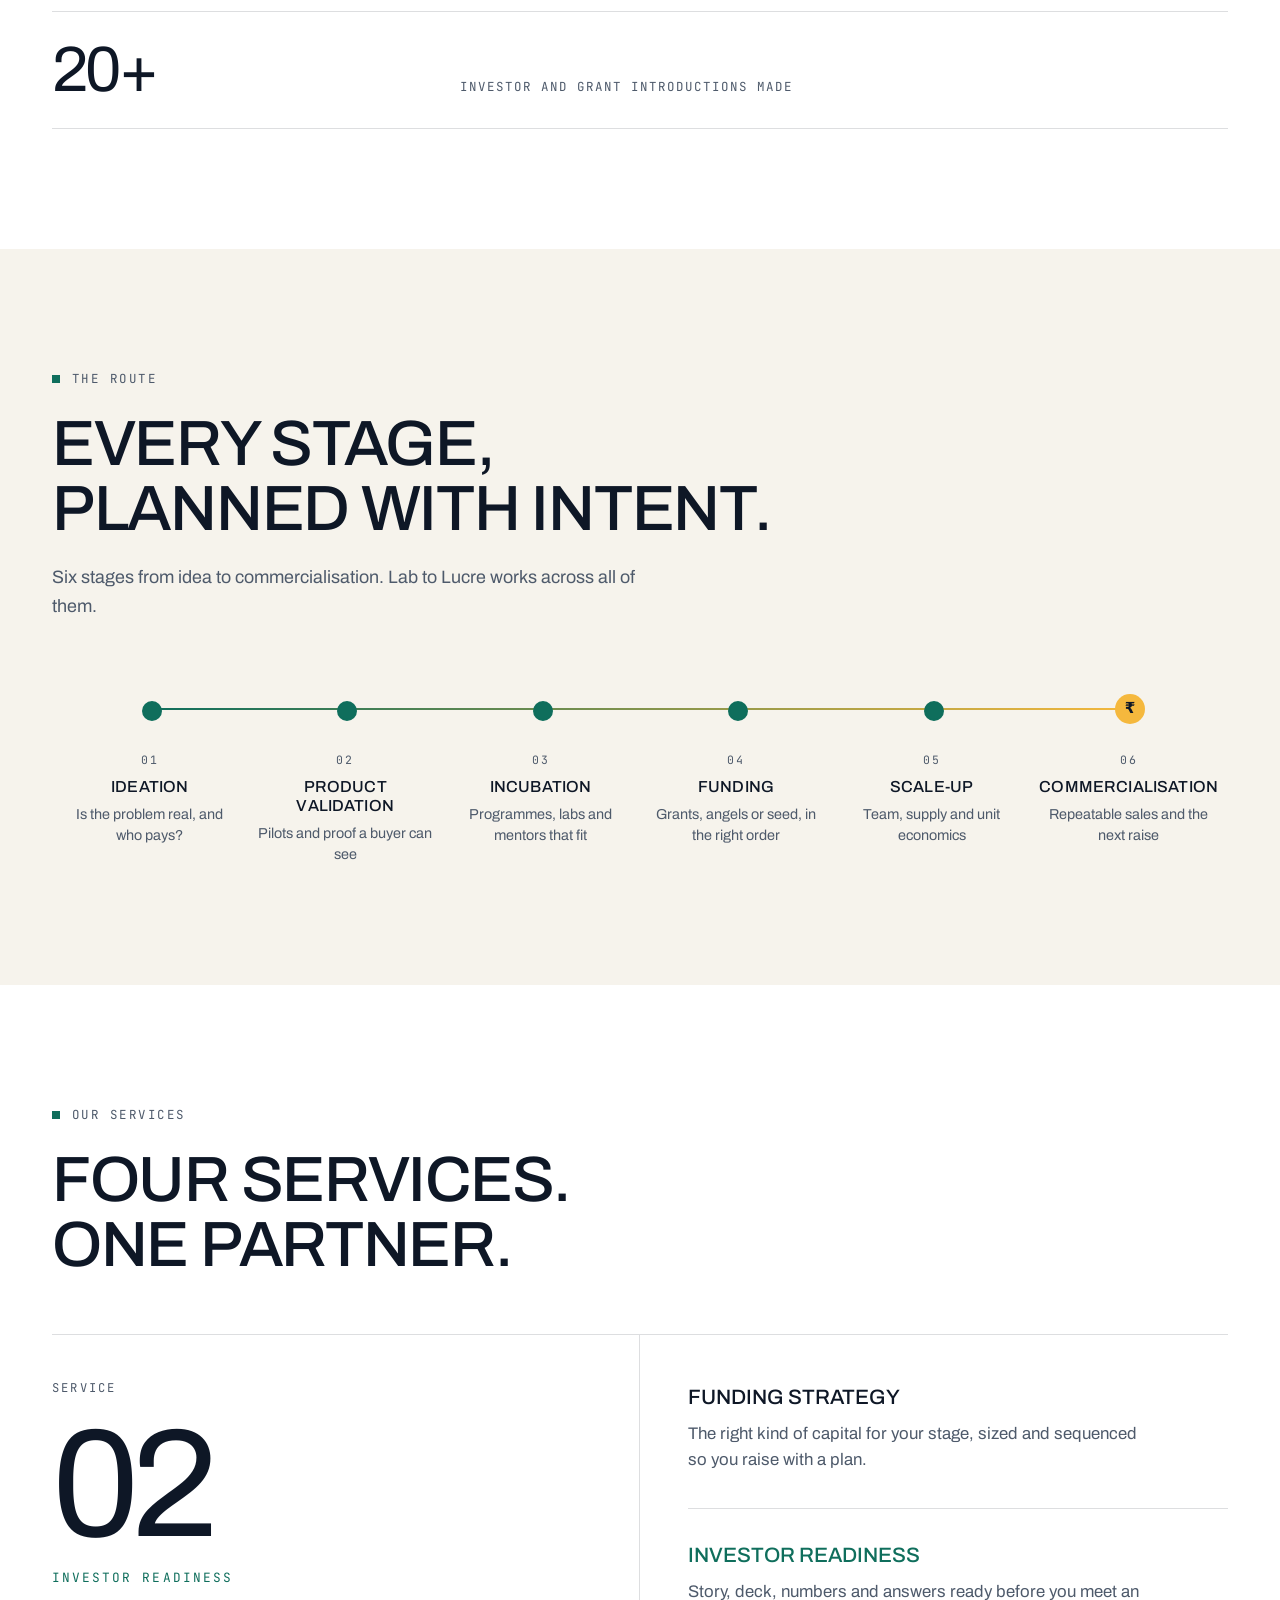
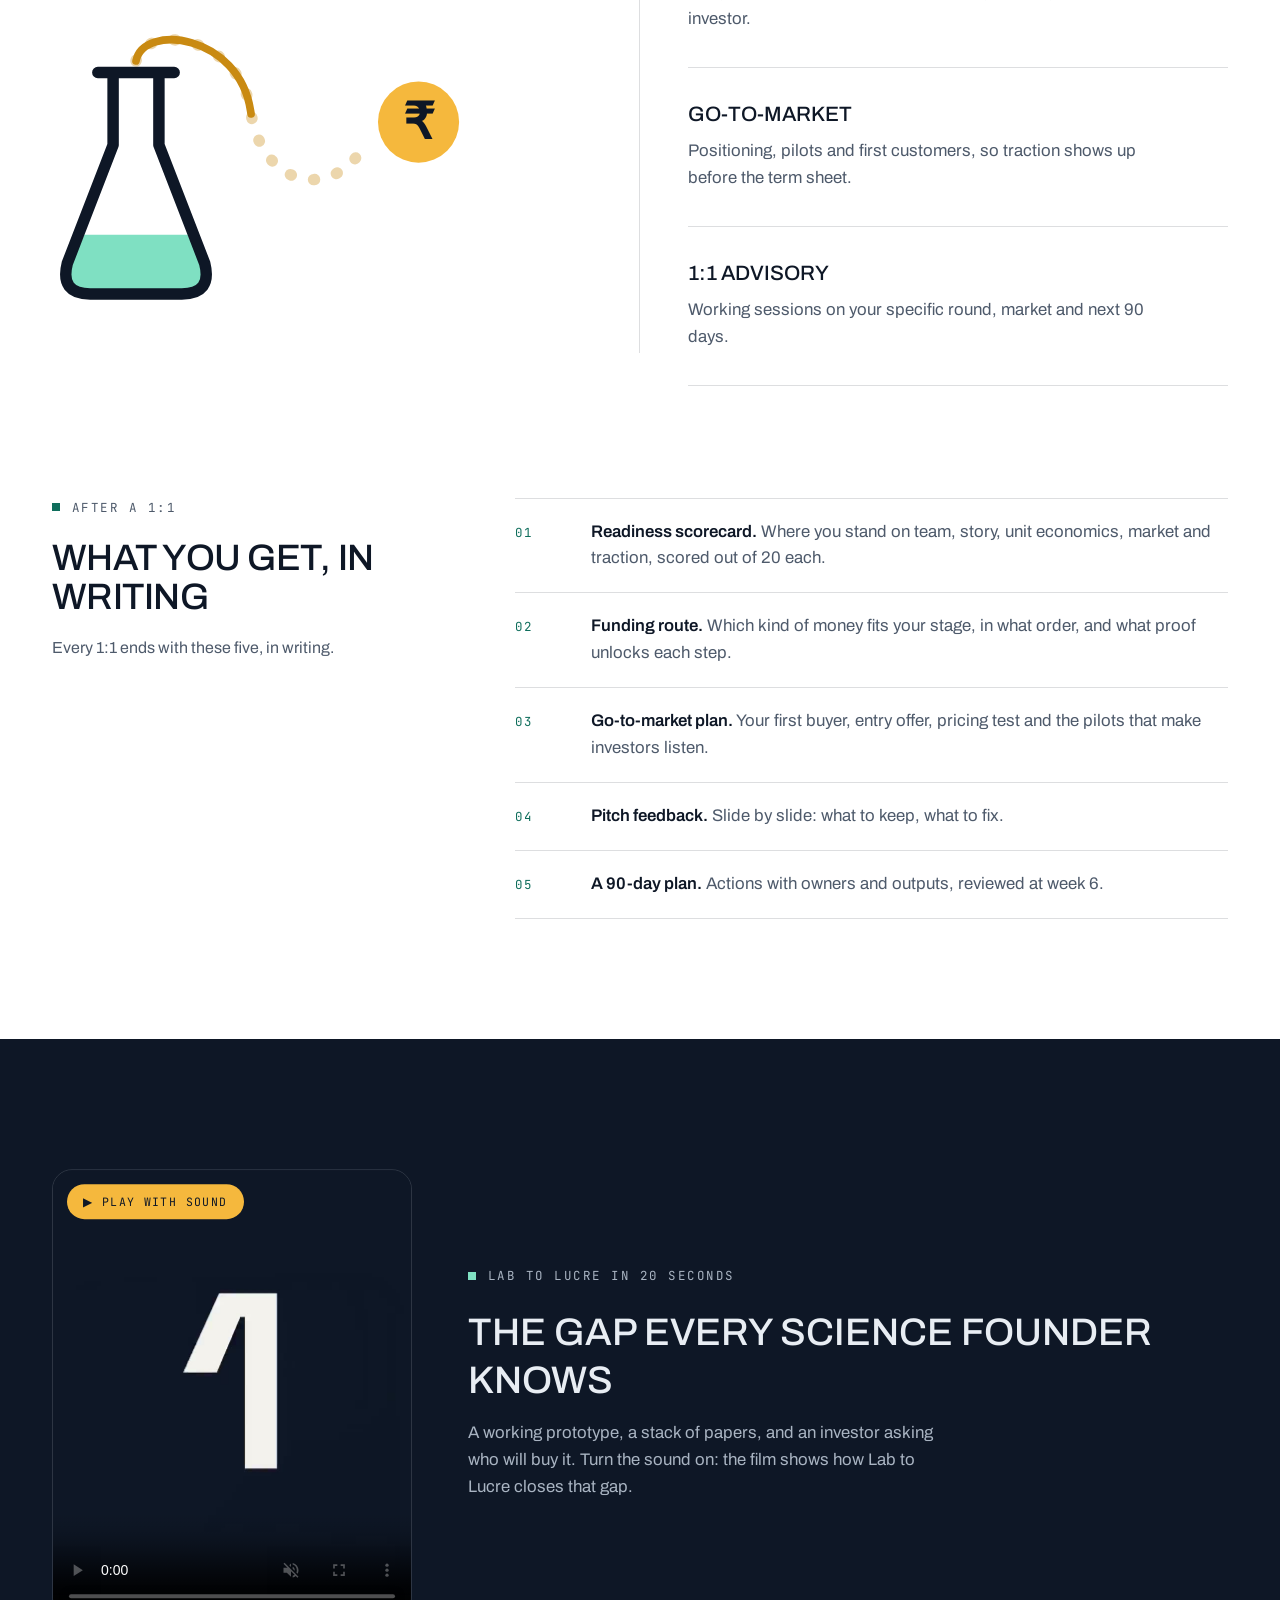
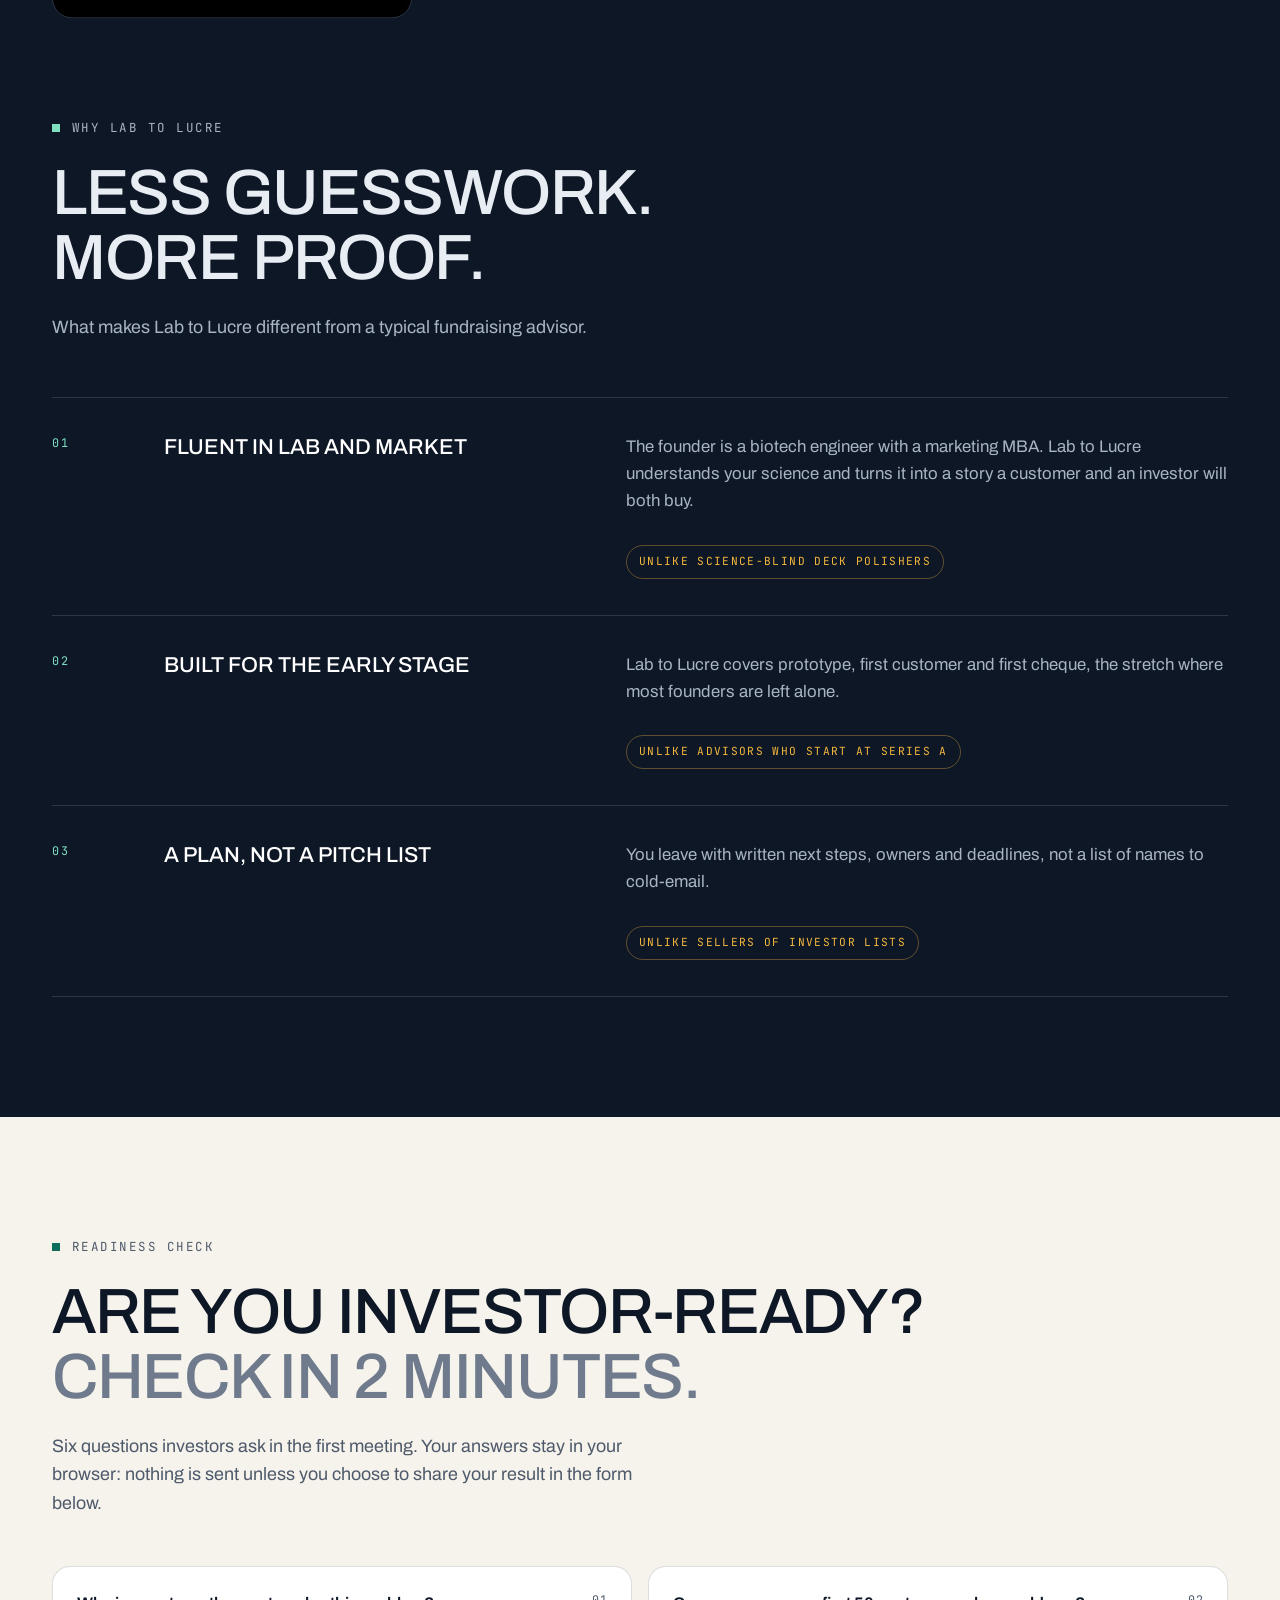
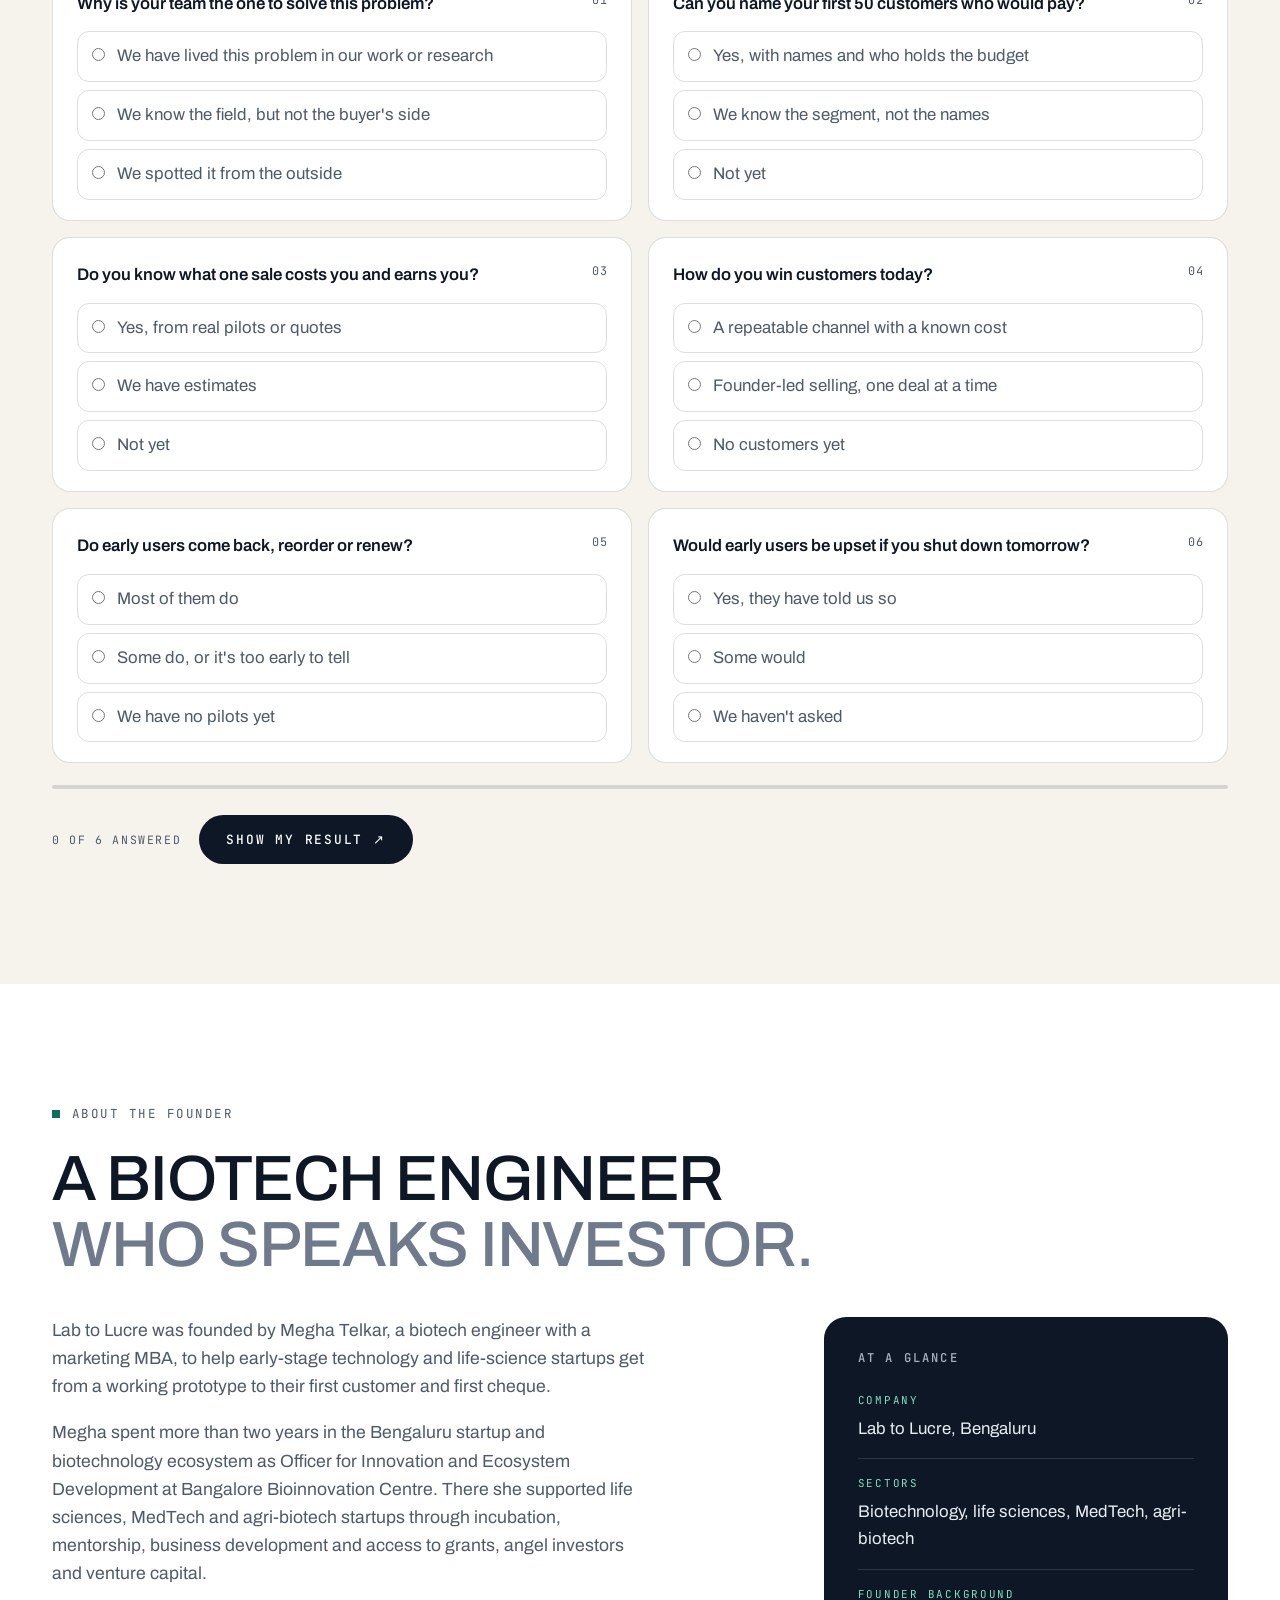
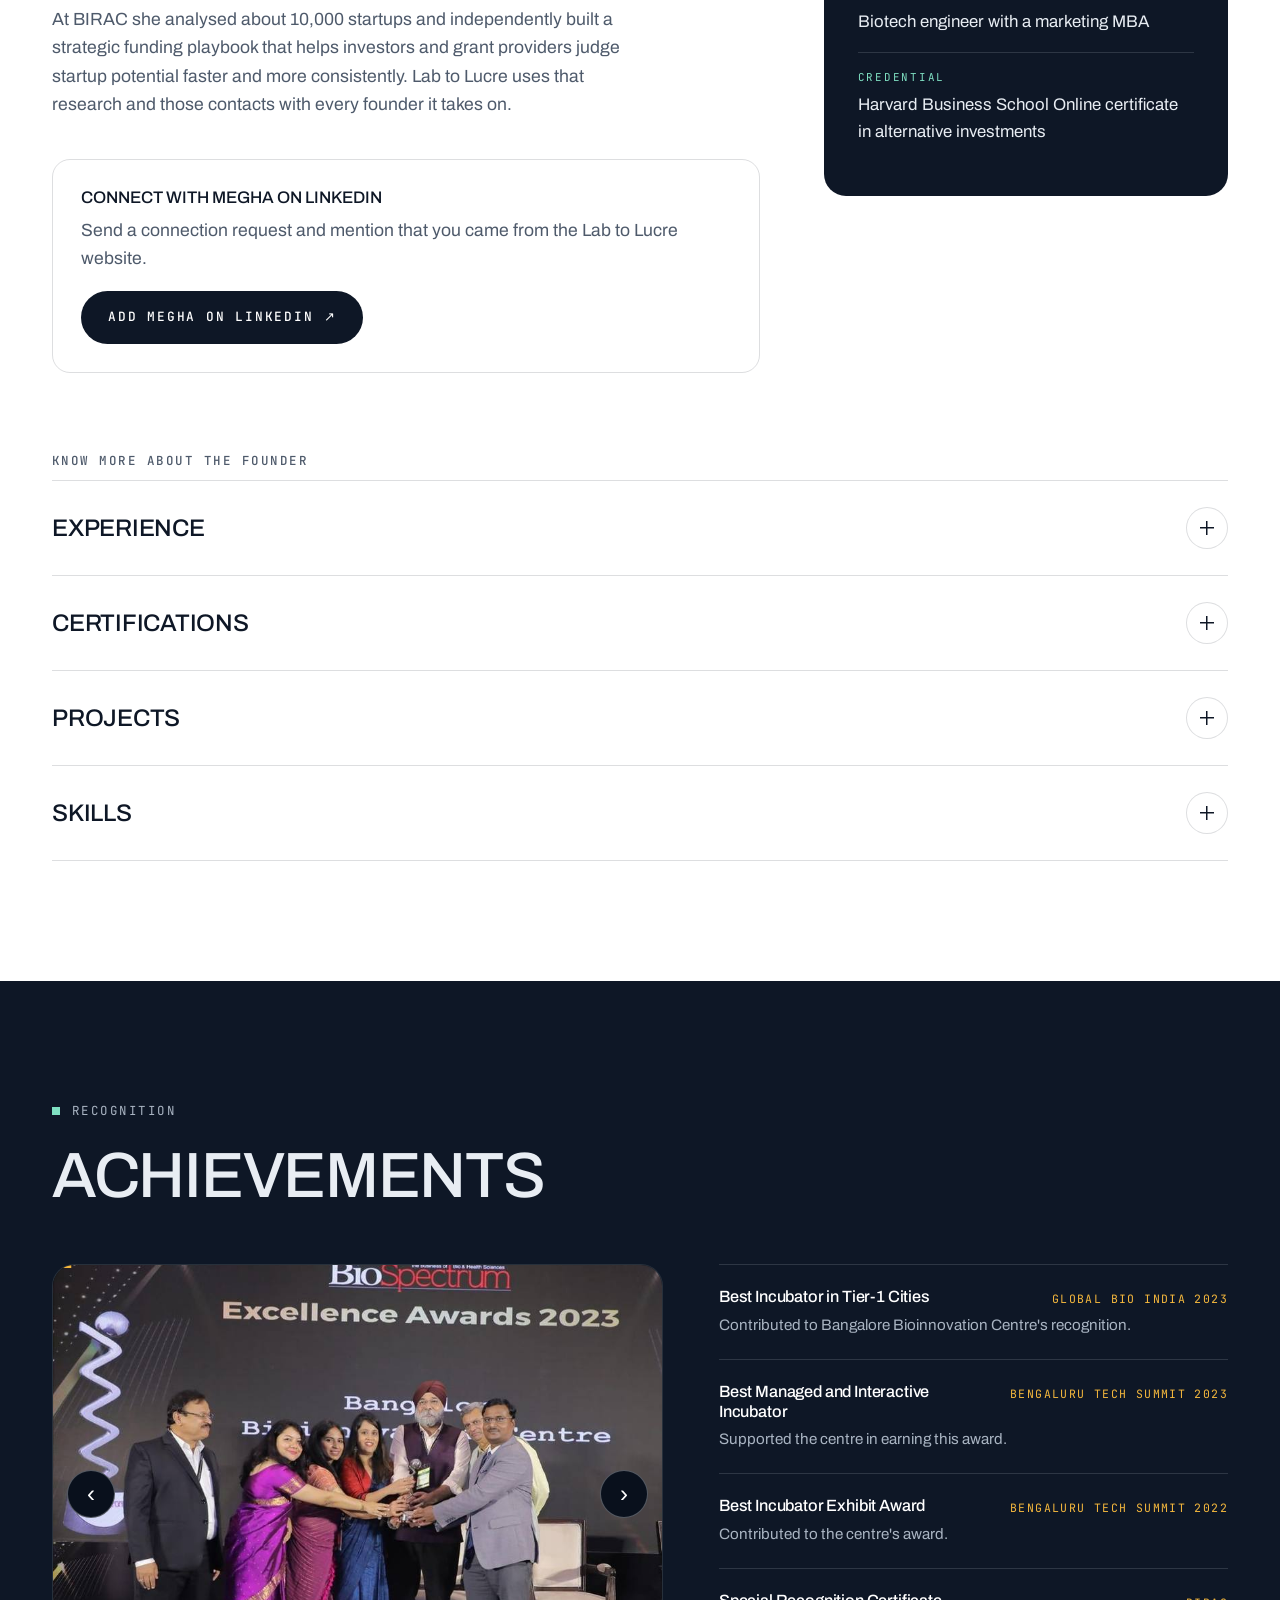
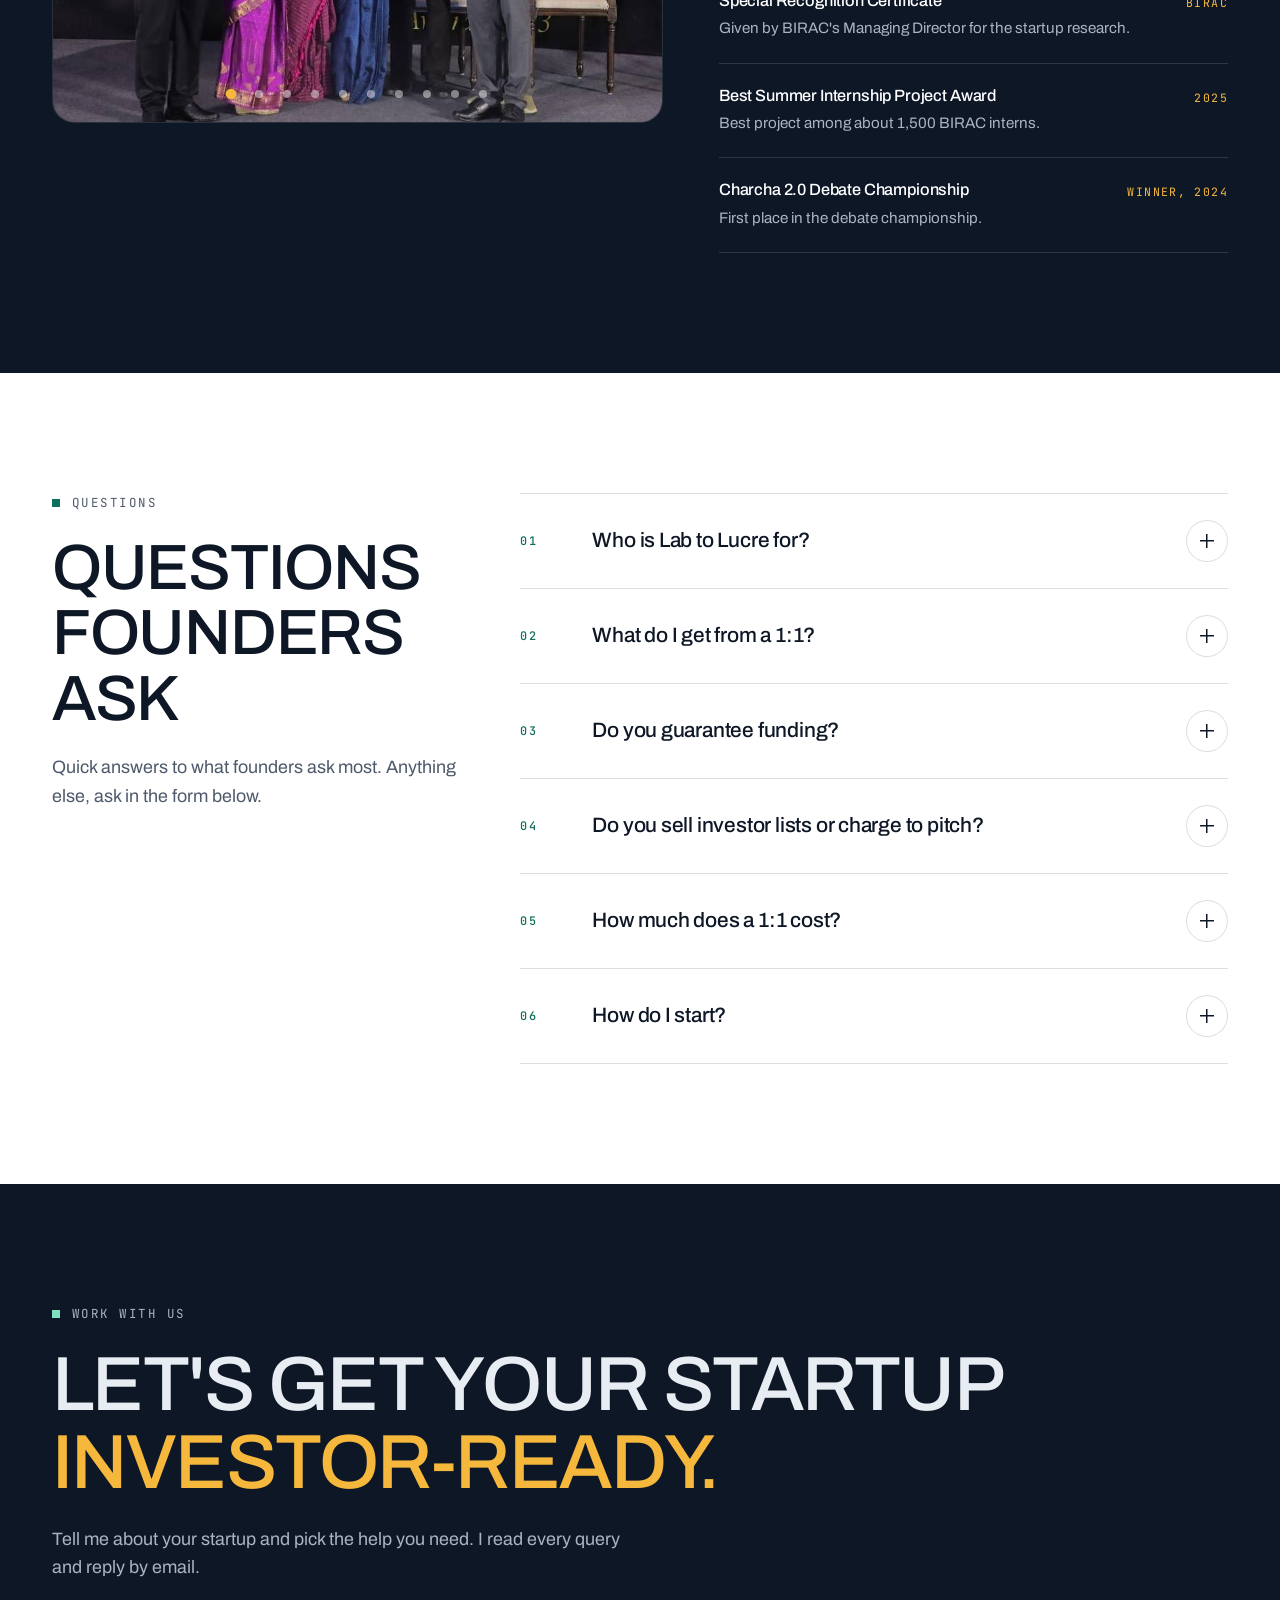
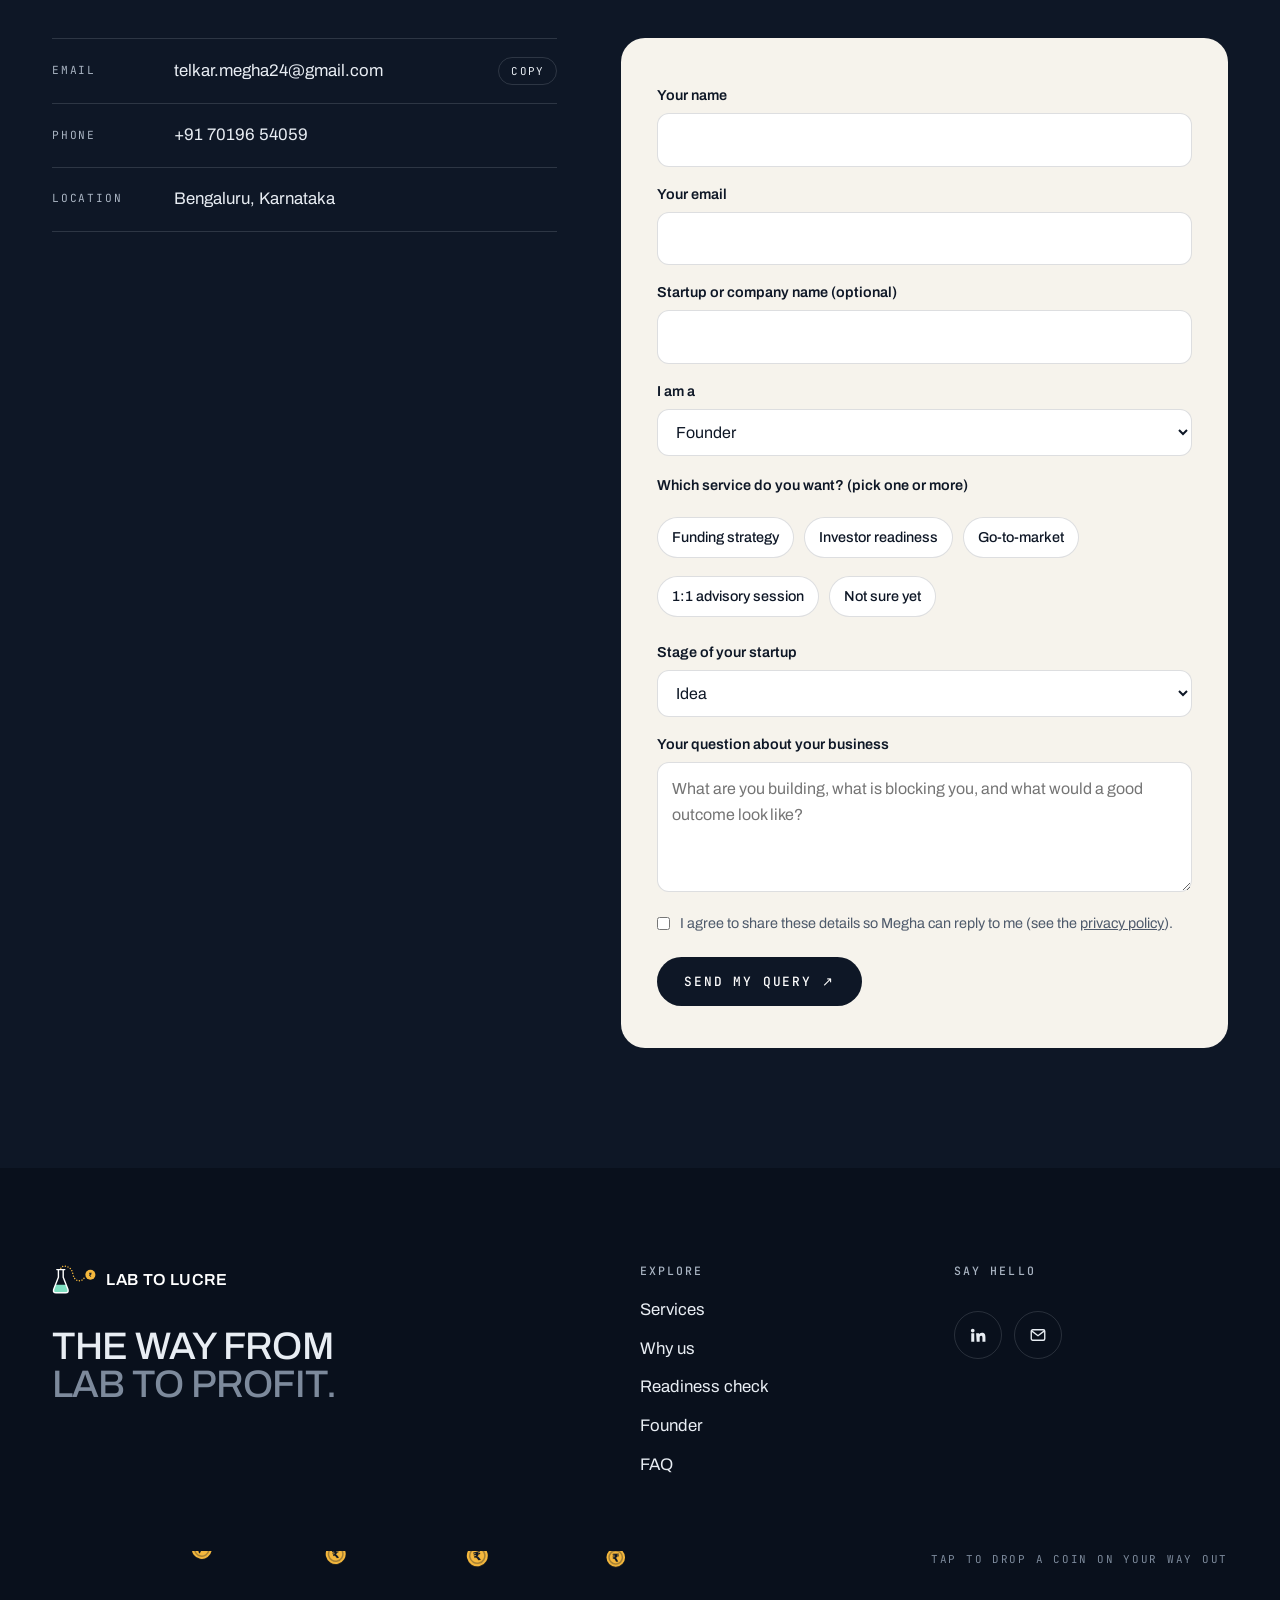
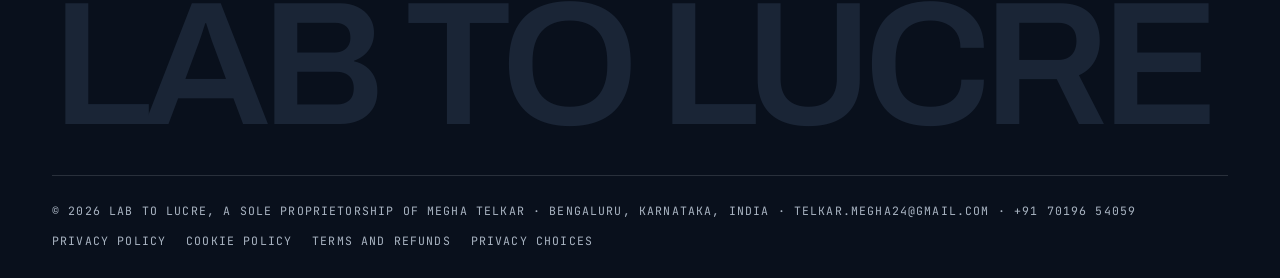
==== commit 71c3a075: "Fee agreement pop-up before booking a 1:1 (Rs 3,000/hour, pay before session) - Every link to the co" ====
--- a/index.html
+++ b/index.html
@@ -474,6 +474,27 @@
 .f-base .legal{display:flex;flex-wrap:wrap;gap:6px 20px}
 #form [aria-invalid=true]{border-color:#B42318;outline:1px solid #B42318}
 
+/* fee agreement pop-up */
+.fee-back{position:fixed;inset:0;z-index:90;background:rgba(9,16,28,.72);display:grid;place-items:center;padding:16px}
+.fee-back[hidden]{display:none}
+.fee{position:relative;background:var(--paper);color:var(--text);border-radius:24px;max-width:560px;width:100%;max-height:calc(100vh - 32px);overflow:auto;padding:34px 32px 26px}
+.fee h2{font-size:clamp(1.6rem,4vw,2.2rem);margin-bottom:6px}
+.fee-price{display:flex;align-items:baseline;gap:8px;margin:6px 0 18px}
+.fee-price b{font-size:2.6rem;font-weight:600;letter-spacing:-.03em}
+.fee-price span{font-family:var(--mono);font-size:.8rem;letter-spacing:.14em;text-transform:uppercase;color:var(--muted)}
+.fee-terms{list-style:none;border-top:1px solid var(--line)}
+.fee-terms li{padding:12px 0;border-bottom:1px solid var(--line);color:var(--muted);font-size:.98rem}
+.fee-terms b{color:var(--text)}
+.fee-agree{display:flex;gap:10px;align-items:flex-start;margin-top:18px;font-size:.98rem;cursor:pointer}
+.fee-agree input{margin-top:5px;accent-color:var(--teal);width:18px;height:18px;flex:none}
+.fee-agree a,.fee-alt a{color:var(--teal)}
+.fee-btns{display:flex;flex-wrap:wrap;gap:10px;margin-top:20px}
+.fee-btns .btn[disabled]{opacity:.45;cursor:not-allowed}
+.fee-alt{margin-top:16px;font-size:.92rem;color:var(--muted)}
+.fee-x{position:absolute;right:14px;top:12px;width:40px;height:40px;border-radius:50%;border:1px solid var(--line);background:none;font-size:1.5rem;line-height:1;cursor:pointer;color:var(--text)}
+.fee-note{grid-column:1/-1;font-size:.92rem;color:var(--muted);background:rgba(15,110,92,.08);border-radius:12px;padding:10px 14px;margin-bottom:6px}
+@media (max-width:520px){.fee{padding:28px 20px 20px}}
+
 </style>
 </head>
 <body>
@@ -797,7 +818,8 @@
       <details class="dd"><summary><span class="qn">02</span>What do I get from a 1:1?</summary><div class="dd-body"><p>A written readiness report within 5 working days and a 90-day plan covering your funding route, investor story and go-to-market.</p></div></details>
       <details class="dd"><summary><span class="qn">03</span>Do you guarantee funding?</summary><div class="dd-body"><p>No. Investors make their own decisions, and anyone who guarantees funding should be a red flag. Lab to Lucre gets you ready and shows you the right route.</p></div></details>
       <details class="dd"><summary><span class="qn">04</span>Do you sell investor lists or charge to pitch?</summary><div class="dd-body"><p>No. What you get is the written report and the 90-day plan.</p></div></details>
-      <details class="dd"><summary><span class="qn">05</span>How do I start?</summary><div class="dd-body"><p>Fill in the form below with your stage and question. Megha reads every query and replies by email.</p></div></details>
+      <details class="dd"><summary><span class="qn">05</span>How much does a 1:1 cost?</summary><div class="dd-body"><p>&#8377;3,000 per hour, paid before the session. Megha sends the payment details by email when she confirms your slot. A booked session can be rescheduled once; payments are not refunded.</p></div></details>
+      <details class="dd"><summary><span class="qn">06</span>How do I start?</summary><div class="dd-body"><p>Fill in the form below with your stage and question. Megha reads every query and replies by email.</p></div></details>
     </div>
   </div>
 </section>
@@ -843,6 +865,23 @@
 </section>
 </main>
 
+<div class="fee-back" id="feeBack" hidden>
+  <div class="fee" role="dialog" aria-modal="true" aria-labelledby="feeTitle" aria-describedby="feeDesc" id="feeBox">
+    <p class="eyebrow" style="margin-bottom:12px">Before you book</p>
+    <h2 id="feeTitle">1:1 advisory session</h2>
+    <p class="fee-price"><b>&#8377;3,000</b> <span>per hour</span></p>
+    <ul class="fee-terms" id="feeDesc">
+      <li><b>Pay before the session.</b> After you send your details, Megha confirms your slot by email with the payment details. Your slot is booked once payment is received.</li>
+      <li><b>Rescheduling:</b> you can move a booked session once, if you tell Megha before it starts.</li>
+      <li><b>No refunds</b> once paid, including for missed sessions.</li>
+      <li>Every session ends with written next steps. No funding outcome is guaranteed.</li>
+    </ul>
+    <label class="fee-agree"><input type="checkbox" id="feeAgree"> <span>I agree to the &#8377;3,000/hour fee and the <a href="terms.html#refunds" target="_blank" rel="noopener">terms and refund policy</a>.</span></label>
+    <div class="fee-btns"><button type="button" class="btn btn-ink" id="feeOk" disabled>Agree and continue <span class="ar" aria-hidden="true">&#8599;</span></button><button type="button" class="btn btn-line" id="feeNo">Not now</button></div>
+    <p class="fee-alt">Investor, recruiter or just saying hello? <a href="mailto:telkar.megha24@gmail.com">Email Megha directly</a>.</p>
+    <button type="button" class="fee-x" id="feeX" aria-label="Close">&times;</button>
+  </div>
+</div>
 <div class="privacy" id="privacy" role="region" aria-label="Privacy choices"><p>Can this site count your visit? It stores a random ID in your browser and records pages viewed and the site you came from, to see what helps founders. Nothing is recorded unless you say yes. <a href="privacy.html#storage">Cookie and storage policy</a></p><div class="pc-btns"><button type="button" class="btn btn-ink" id="consentYes">Accept</button><button type="button" class="btn btn-line" id="consentNo">Decline</button></div></div>
 <button class="totop" id="totop" type="button" aria-label="Back to top">&#8593;</button>
 <footer>
@@ -982,11 +1021,12 @@
     if (Date.now() - last < 60000) { note.textContent = 'You just sent a message. Please wait a minute before sending another.'; return; }
     var name = val('name').slice(0, 100), email = val('email').slice(0, 150), msg0 = val('msg').slice(0, 2000);
     var picked = Array.prototype.map.call(document.querySelectorAll('input[name=svc]:checked'), function (c) { return c.value; }).filter(function (v) { return SVCS.indexOf(v) > -1; });
-    var msg = msg0 ? ('Service wanted: ' + (picked.join(', ') || 'none selected') + ' | Stage: ' + pick(val('stage'), STAGES) + '\n\n' + msg0) : '';
+    var msg = msg0 ? ('Service wanted: ' + (picked.join(', ') || 'none selected') + ' | Stage: ' + pick(val('stage'), STAGES) + ' | Fee agreed: Rs 3,000/hour, pay before session' + '\n\n' + msg0) : '';
     var okEmail = /^[^\s@<>"']+@[^\s@<>"']+\.[a-z]{2,}$/i.test(email);
     bad('name', !name); bad('email', !okEmail); bad('msg', !msg0);
     if (!name || !okEmail || !msg) { note.textContent = 'Enter your name, a valid email and your question.'; (document.querySelector('#form [aria-invalid=true]') || form).focus(); return; }
     if (!picked.length) { note.textContent = 'Please choose at least one service (or "Not sure yet").'; document.querySelector('input[name=svc]').focus(); return; }
+    if (window.__feeGate && !window.__feeGate(function () { form.requestSubmit ? form.requestSubmit() : form.dispatchEvent(new Event('submit', { cancelable: true })); })) { note.textContent = 'Please agree to the 1:1 fee first.'; return; }
     var cb = document.getElementById('consent');
     if (!cb.checked) { note.textContent = 'Please tick the box so your details can be saved.'; bad('consent', true); cb.focus(); return; }
     bad('consent', false);
@@ -1257,6 +1297,31 @@
 (function(){var g=document.getElementById('giant'),w=document.getElementById('gw');if(!g||!w)return;
   function fit(){w.style.fontSize='100px';var k=g.clientWidth/w.scrollWidth;w.style.fontSize=Math.floor(100*k*0.99)+'px';}
   fit();addEventListener('resize',fit);if(document.fonts&&document.fonts.ready)document.fonts.ready.then(fit);})();
+
+// ---- fee agreement before booking (₹3,000/hour) ----
+(function(){
+  var back=document.getElementById('feeBack'),box=document.getElementById('feeBox'),chk=document.getElementById('feeAgree'),ok=document.getElementById('feeOk'),form=document.getElementById('form');
+  if(!back||!form)return;
+  function agreed(){try{return sessionStorage.getItem('fee_ok')==='yes'}catch(e){return window.__feeOk===true}}
+  function setAgreed(){try{sessionStorage.setItem('fee_ok','yes')}catch(e){}window.__feeOk=true;}
+  var opener=null,after=null;
+  function open(fn){opener=document.activeElement;after=fn||null;chk.checked=false;ok.disabled=true;back.hidden=false;document.body.style.overflow='hidden';chk.focus();}
+  function close(){back.hidden=true;document.body.style.overflow='';if(opener&&opener.focus)opener.focus();}
+  chk.addEventListener('change',function(){ok.disabled=!chk.checked;});
+  ok.addEventListener('click',function(){if(!chk.checked)return;setAgreed();markForm();back.hidden=true;document.body.style.overflow='';
+    var fn=after;after=null;if(fn)fn();else{document.getElementById('contact').scrollIntoView({behavior:matchMedia('(prefers-reduced-motion: reduce)').matches?'auto':'smooth'});setTimeout(function(){document.getElementById('name').focus({preventScroll:true});},500);}});
+  document.getElementById('feeNo').addEventListener('click',close);
+  document.getElementById('feeX').addEventListener('click',close);
+  back.addEventListener('click',function(e){if(e.target===back)close();});
+  document.addEventListener('keydown',function(e){if(back.hidden)return;if(e.key==='Escape'){close();return;}
+    if(e.key==='Tab'){var f=box.querySelectorAll('a[href],button:not([disabled]),input');var a=f[0],z=f[f.length-1];if(e.shiftKey&&document.activeElement===a){e.preventDefault();z.focus();}else if(!e.shiftKey&&document.activeElement===z){e.preventDefault();a.focus();}}});
+  // every link to the contact section asks first
+  document.addEventListener('click',function(e){var a=e.target.closest&&e.target.closest('a[href="#contact"]');if(!a||agreed())return;e.preventDefault();var qs=a.id==='qShare';open(qs?function(){a.click();}:null);},true);
+  // a note in the form once agreed
+  function markForm(){if(form.querySelector('.fee-note'))return;var n=document.createElement('p');n.className='fee-note';n.innerHTML='&#10003; You agreed to the 1:1 fee of &#8377;3,000 per hour, paid before the session.';form.insertBefore(n,form.querySelector('label[for=name]'));}
+  if(agreed())markForm();
+  window.__feeGate=function(go){if(agreed())return true;open(go);return false;};
+})();
 </script>
 </body>
 </html>
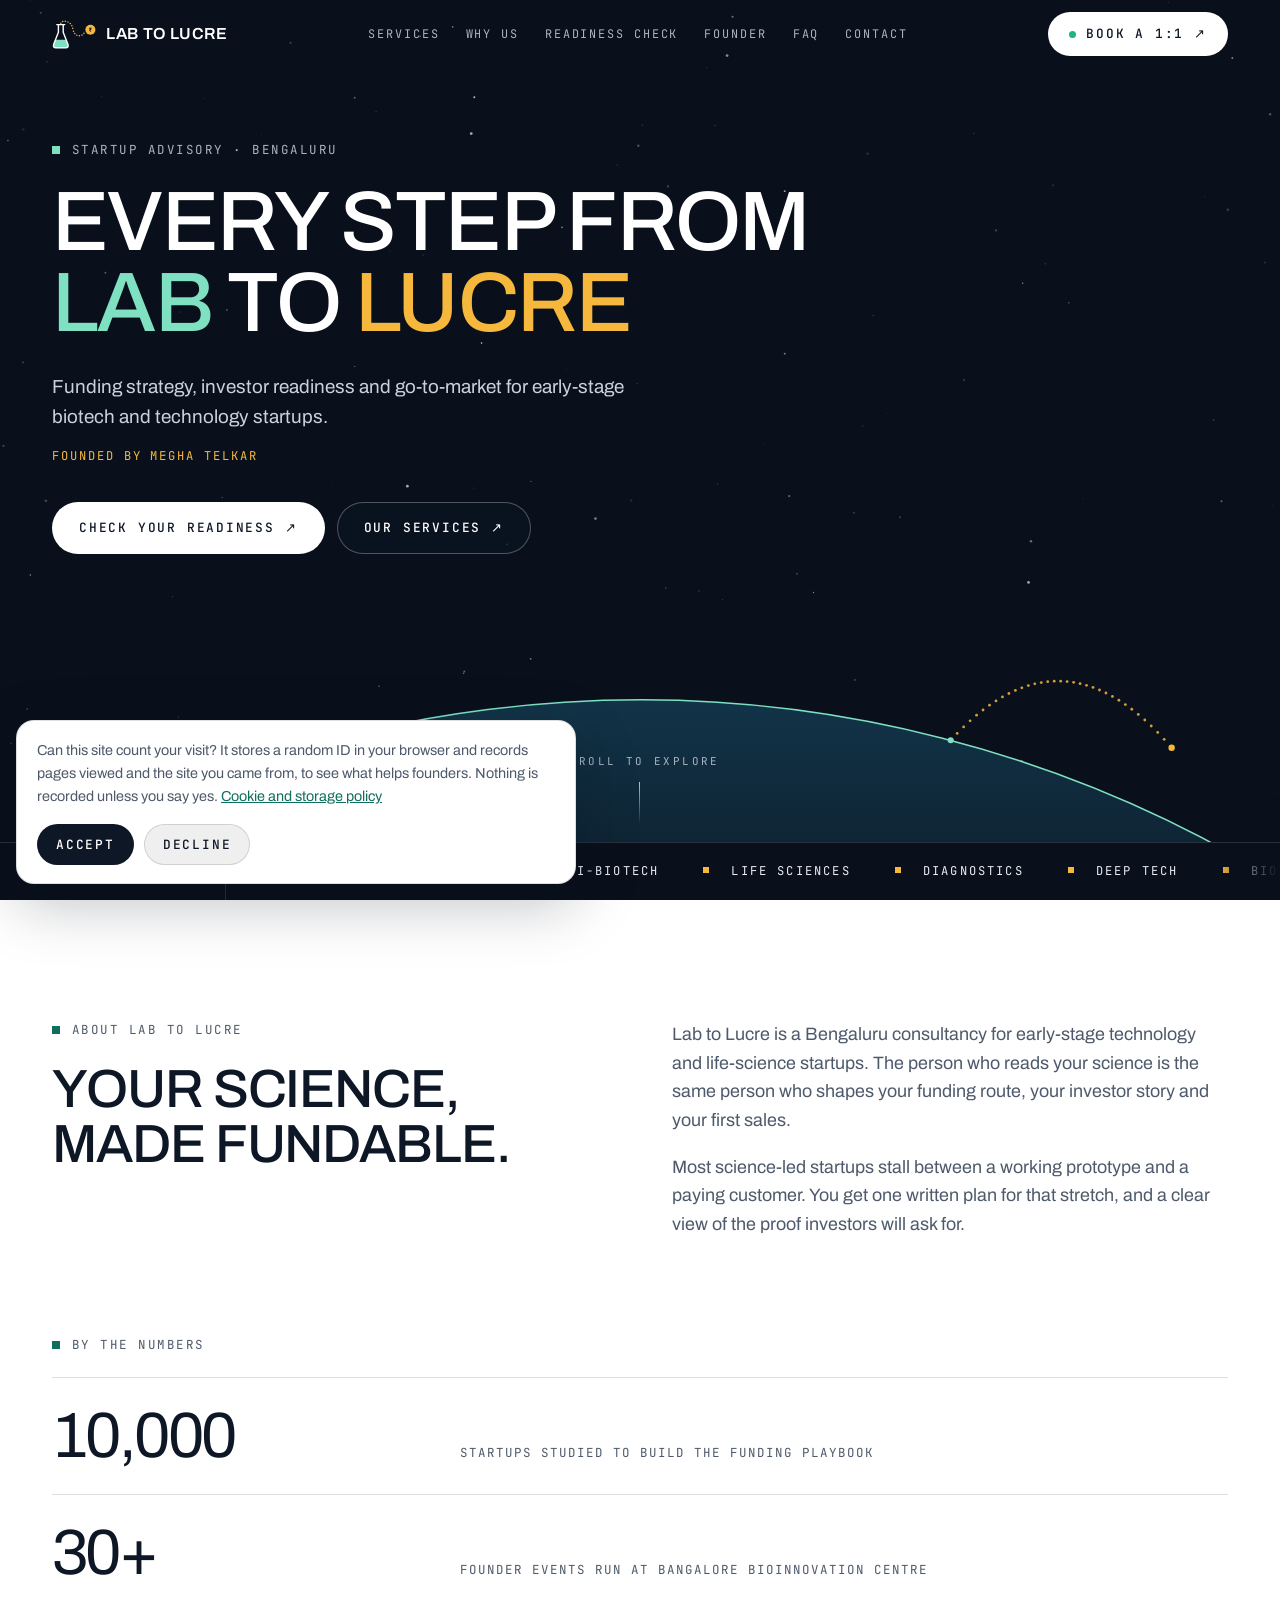
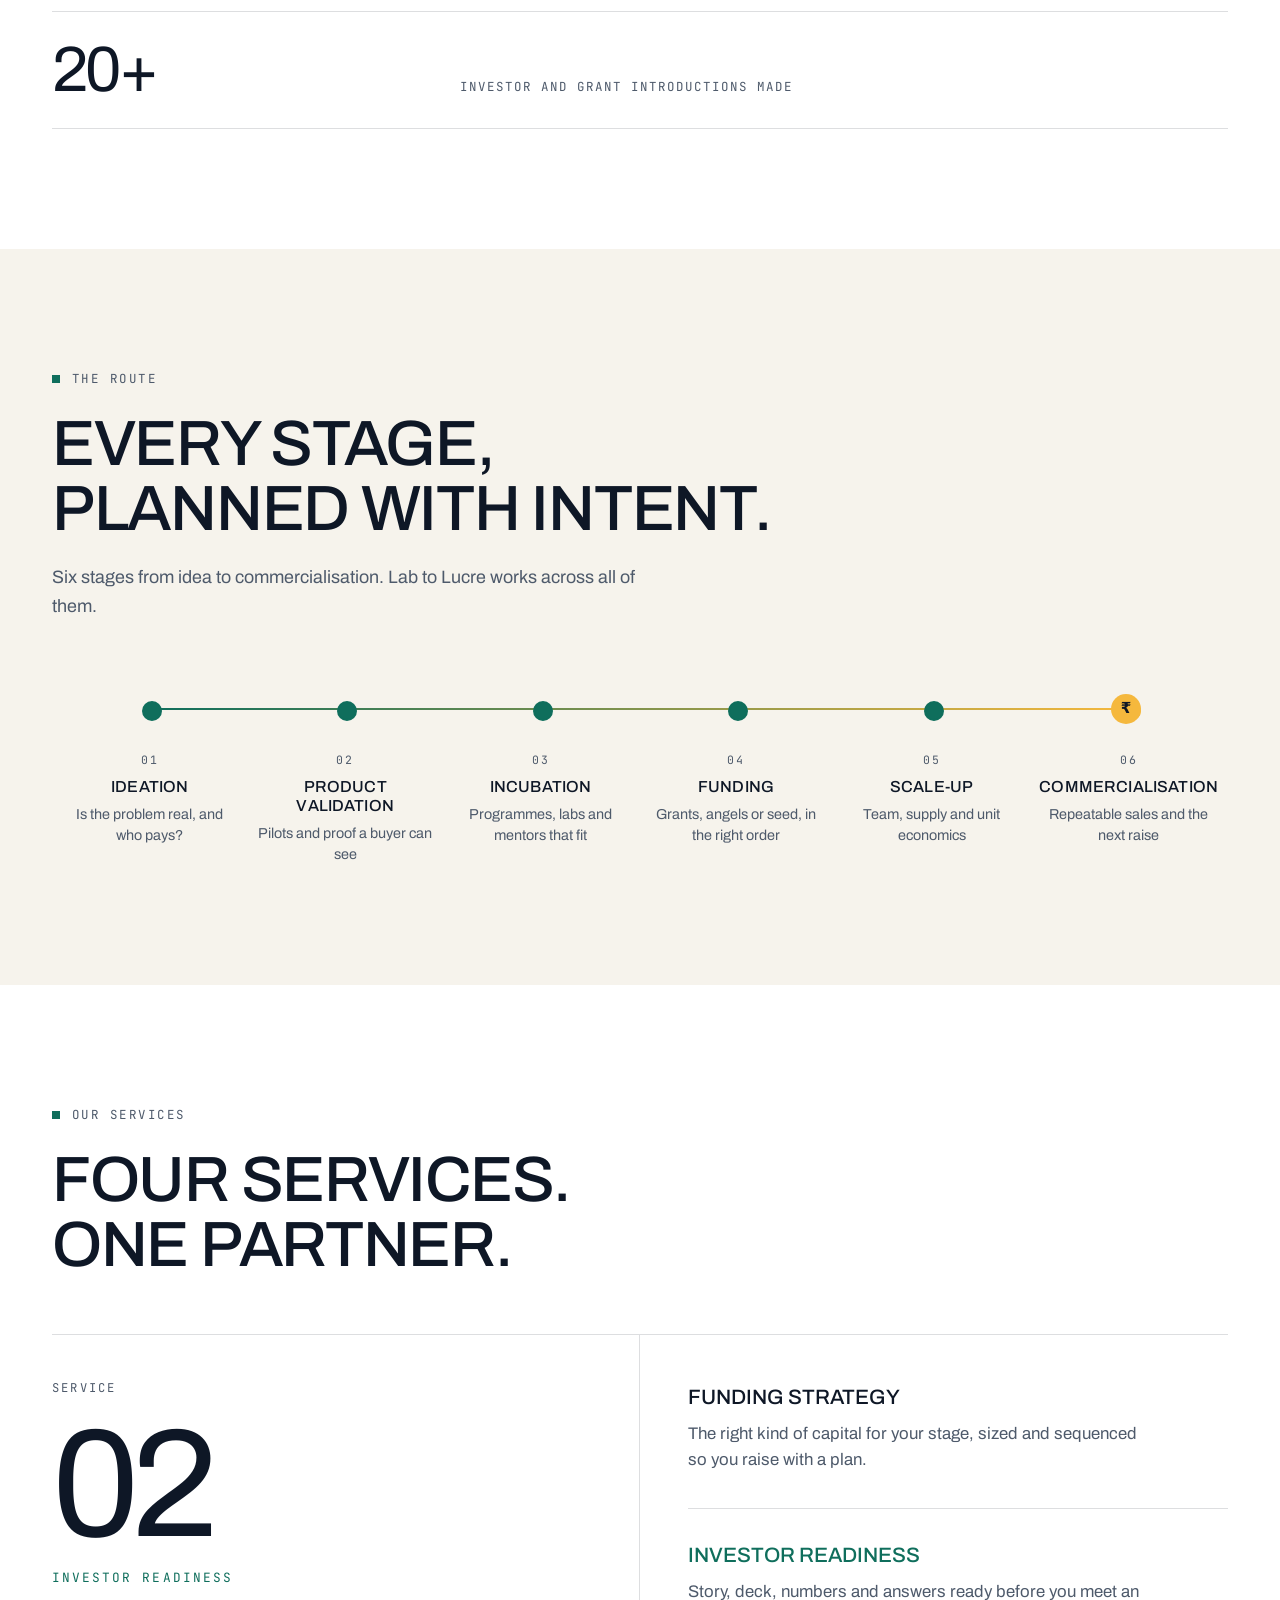
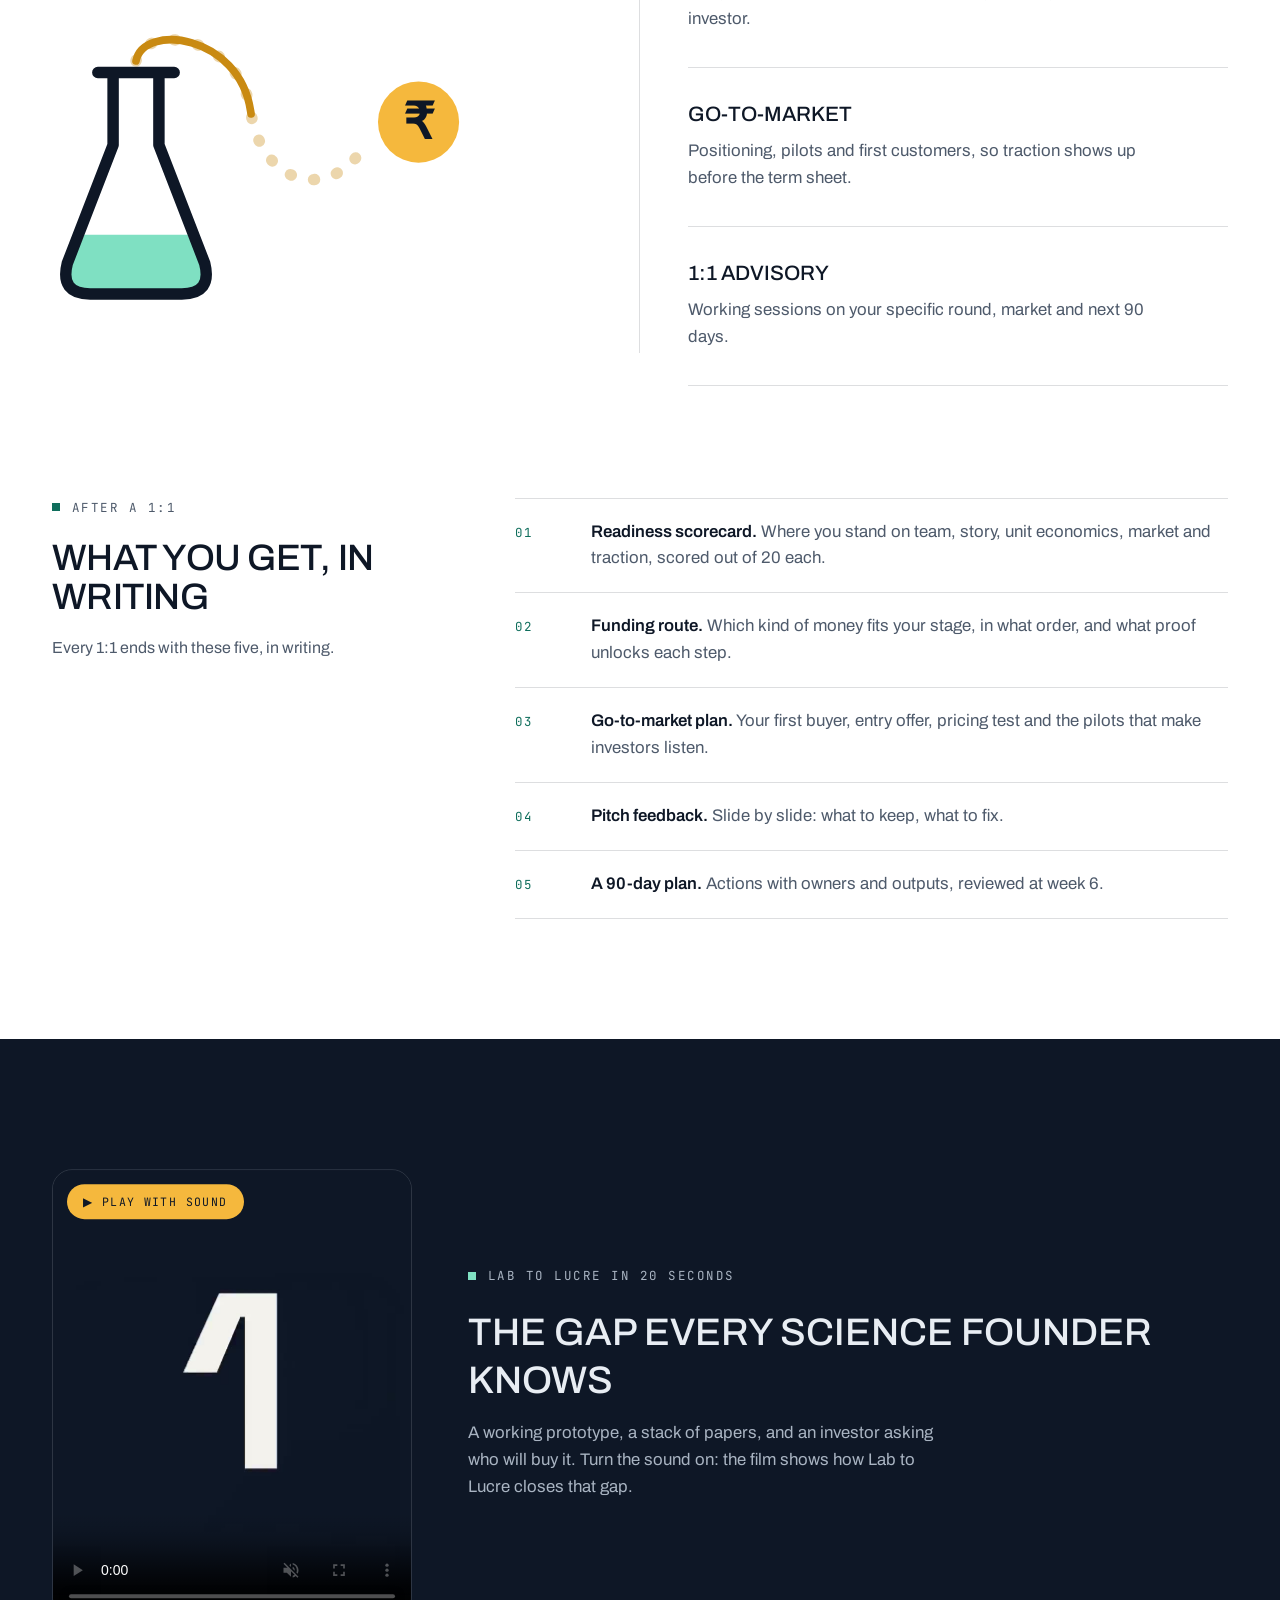
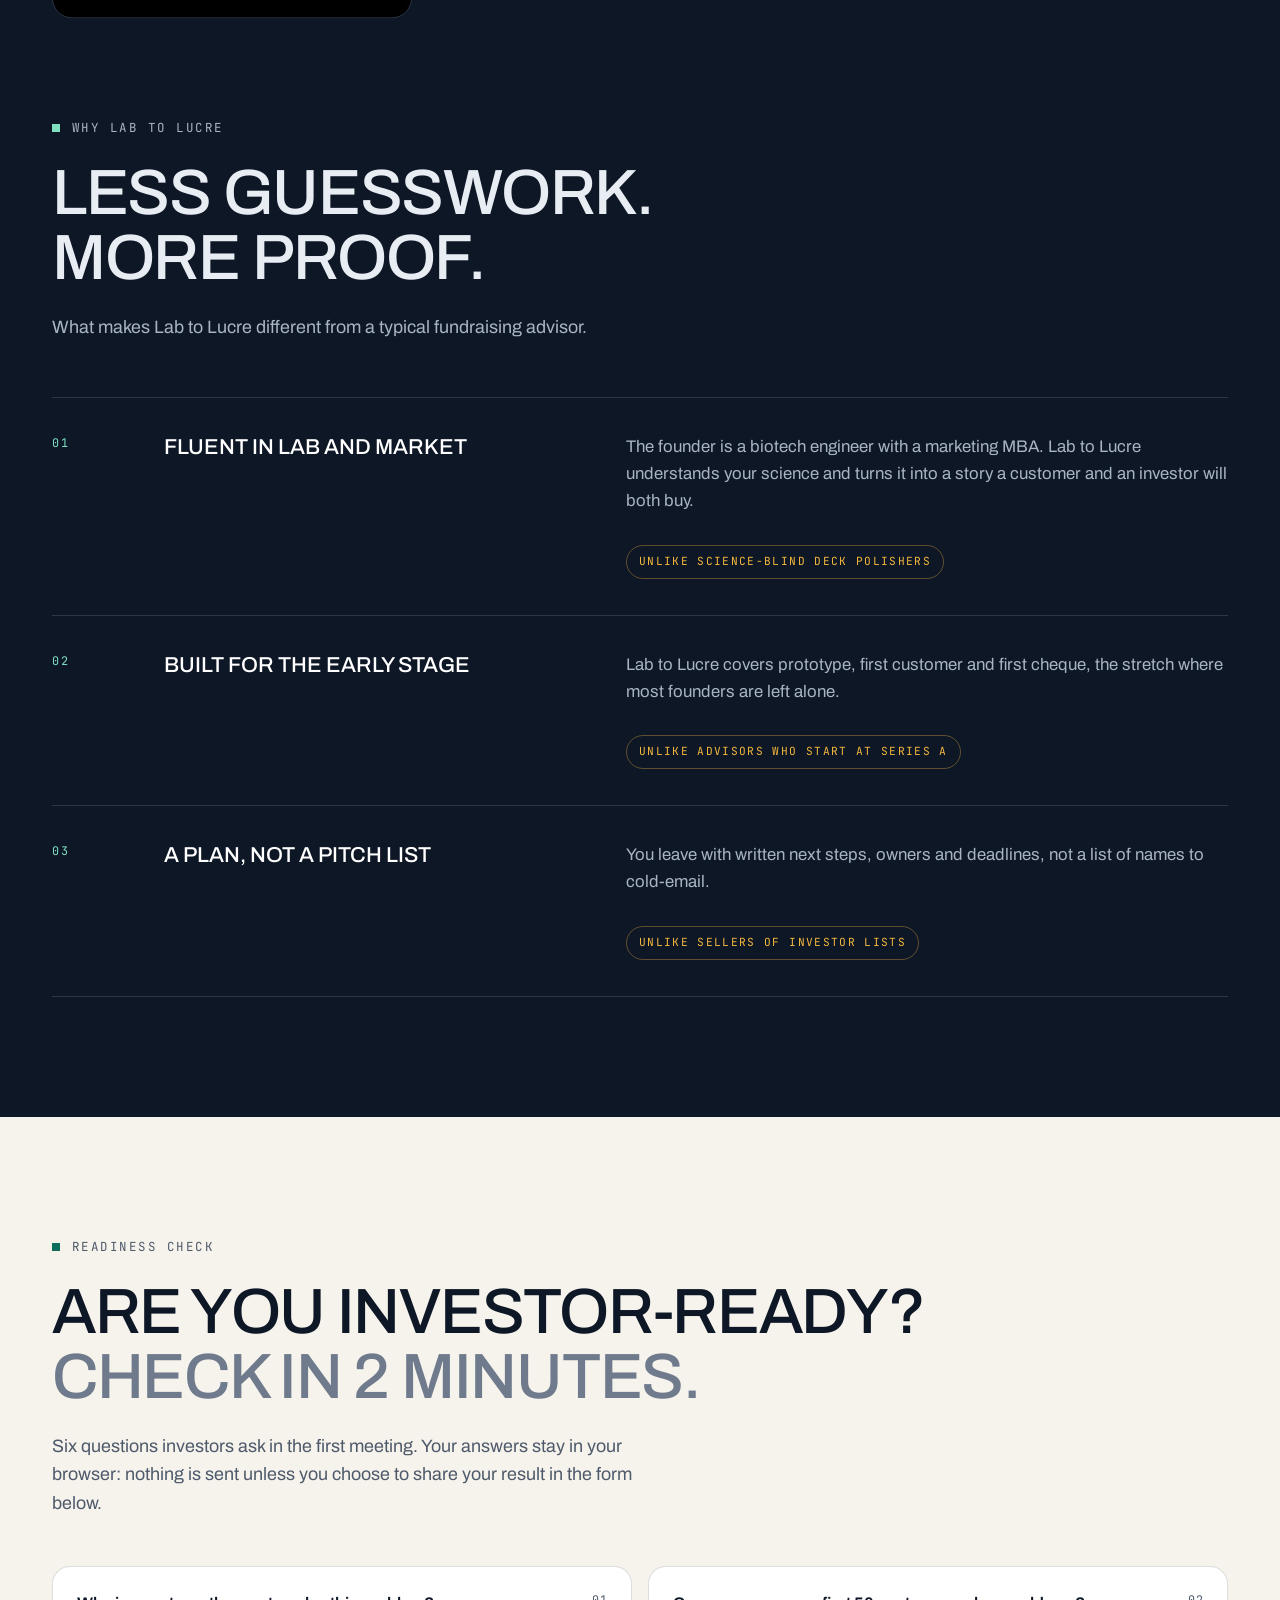
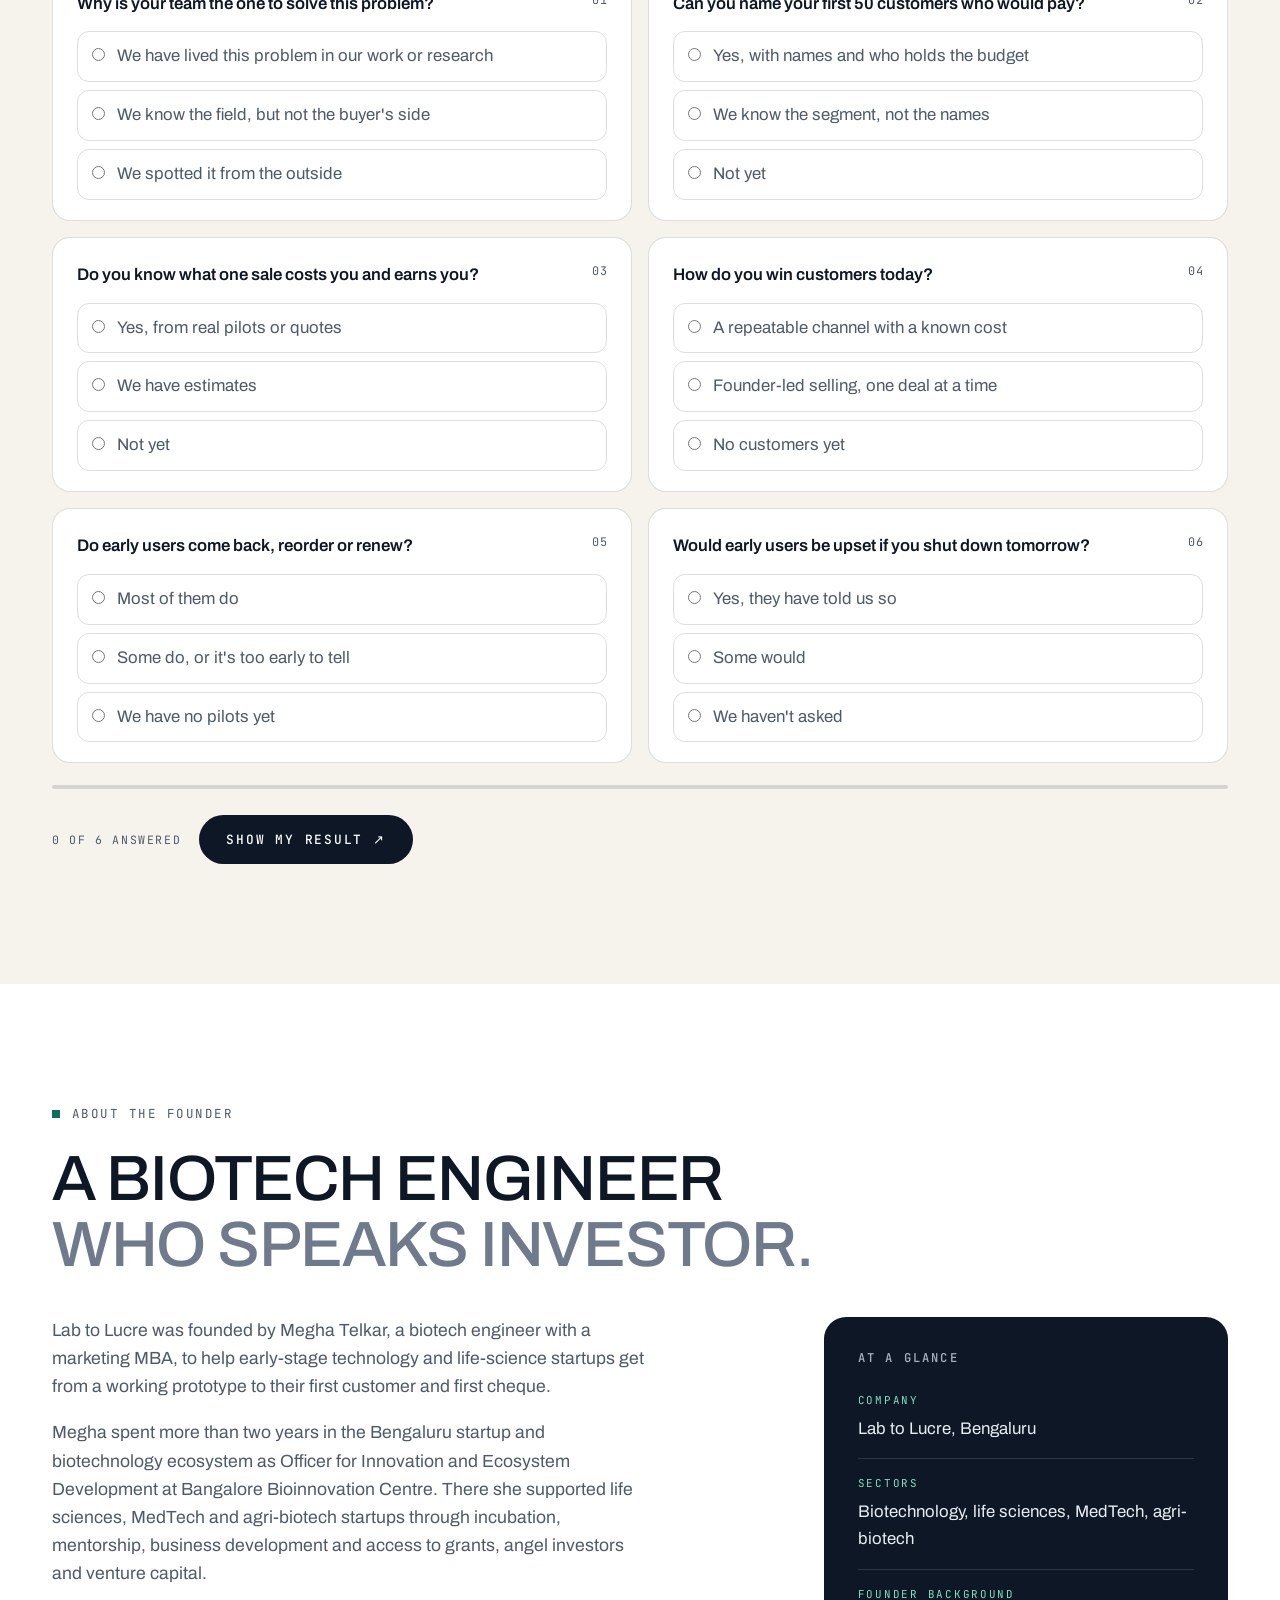
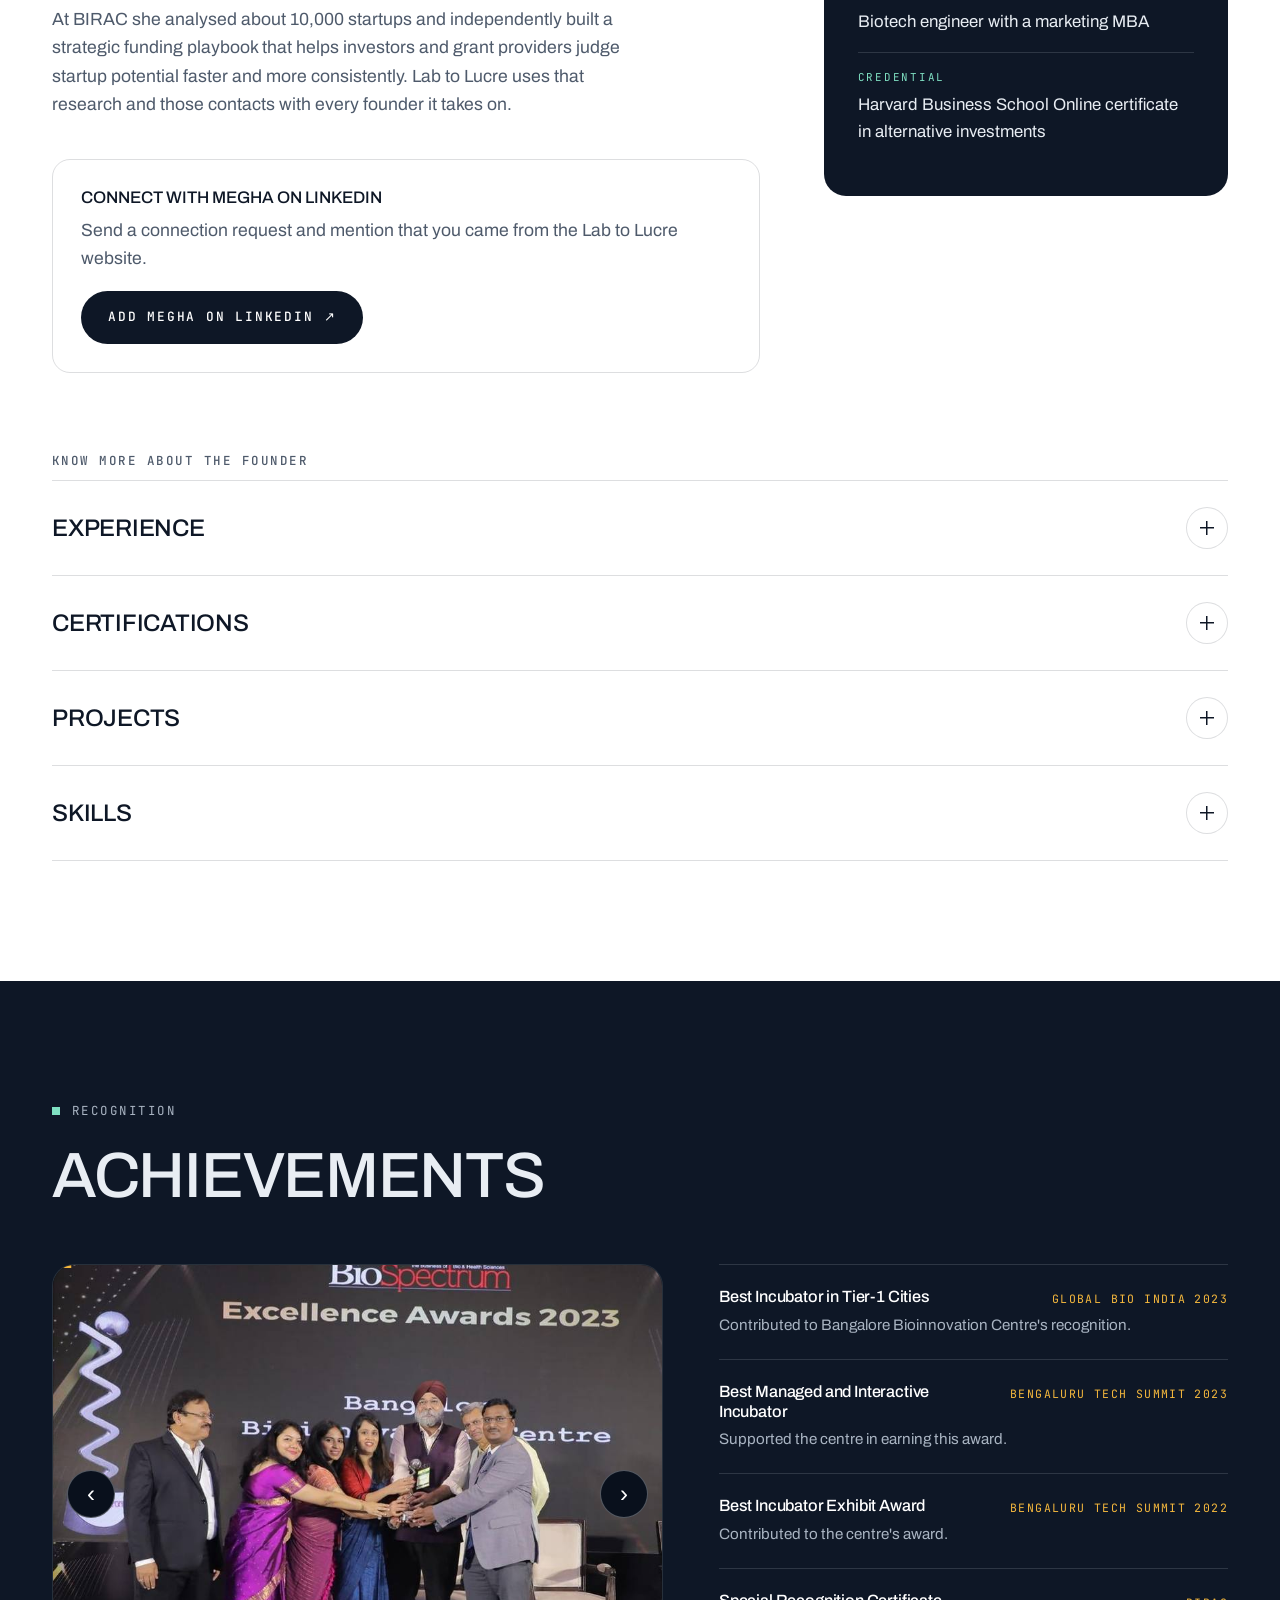
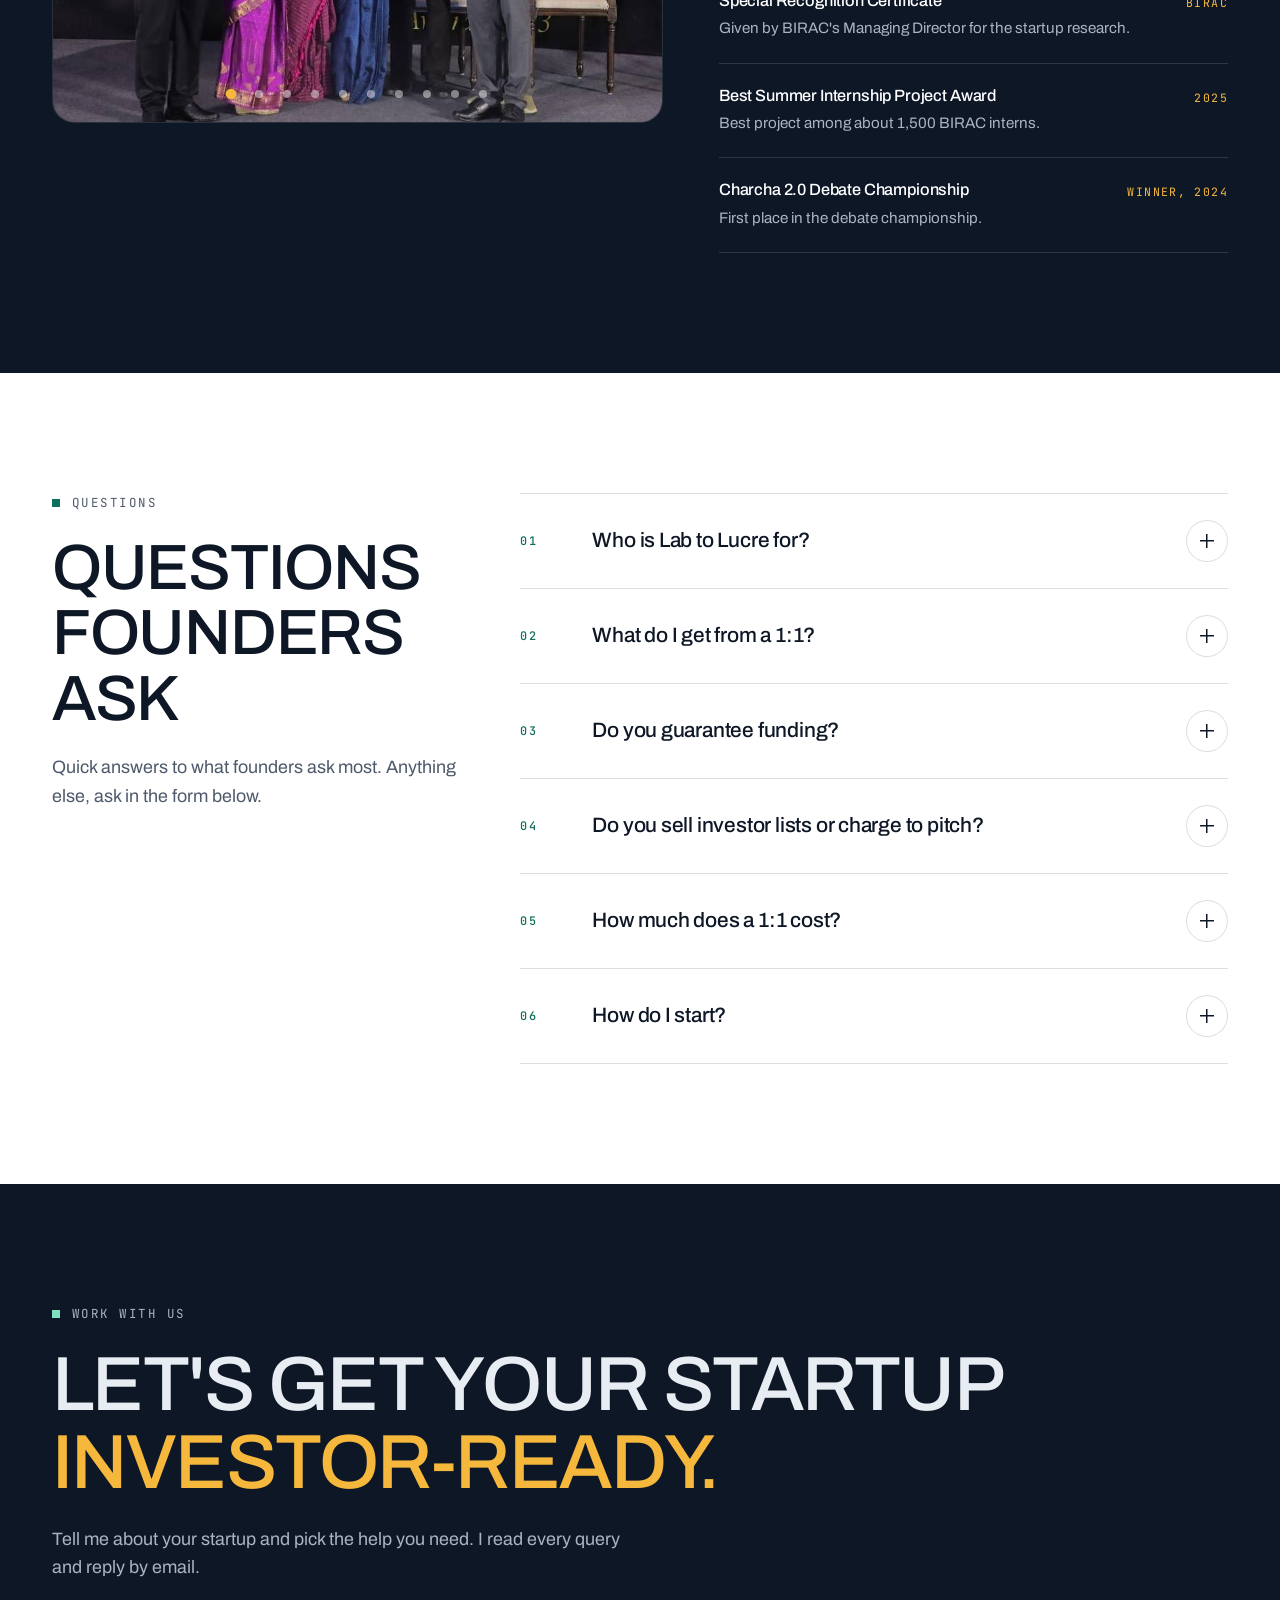
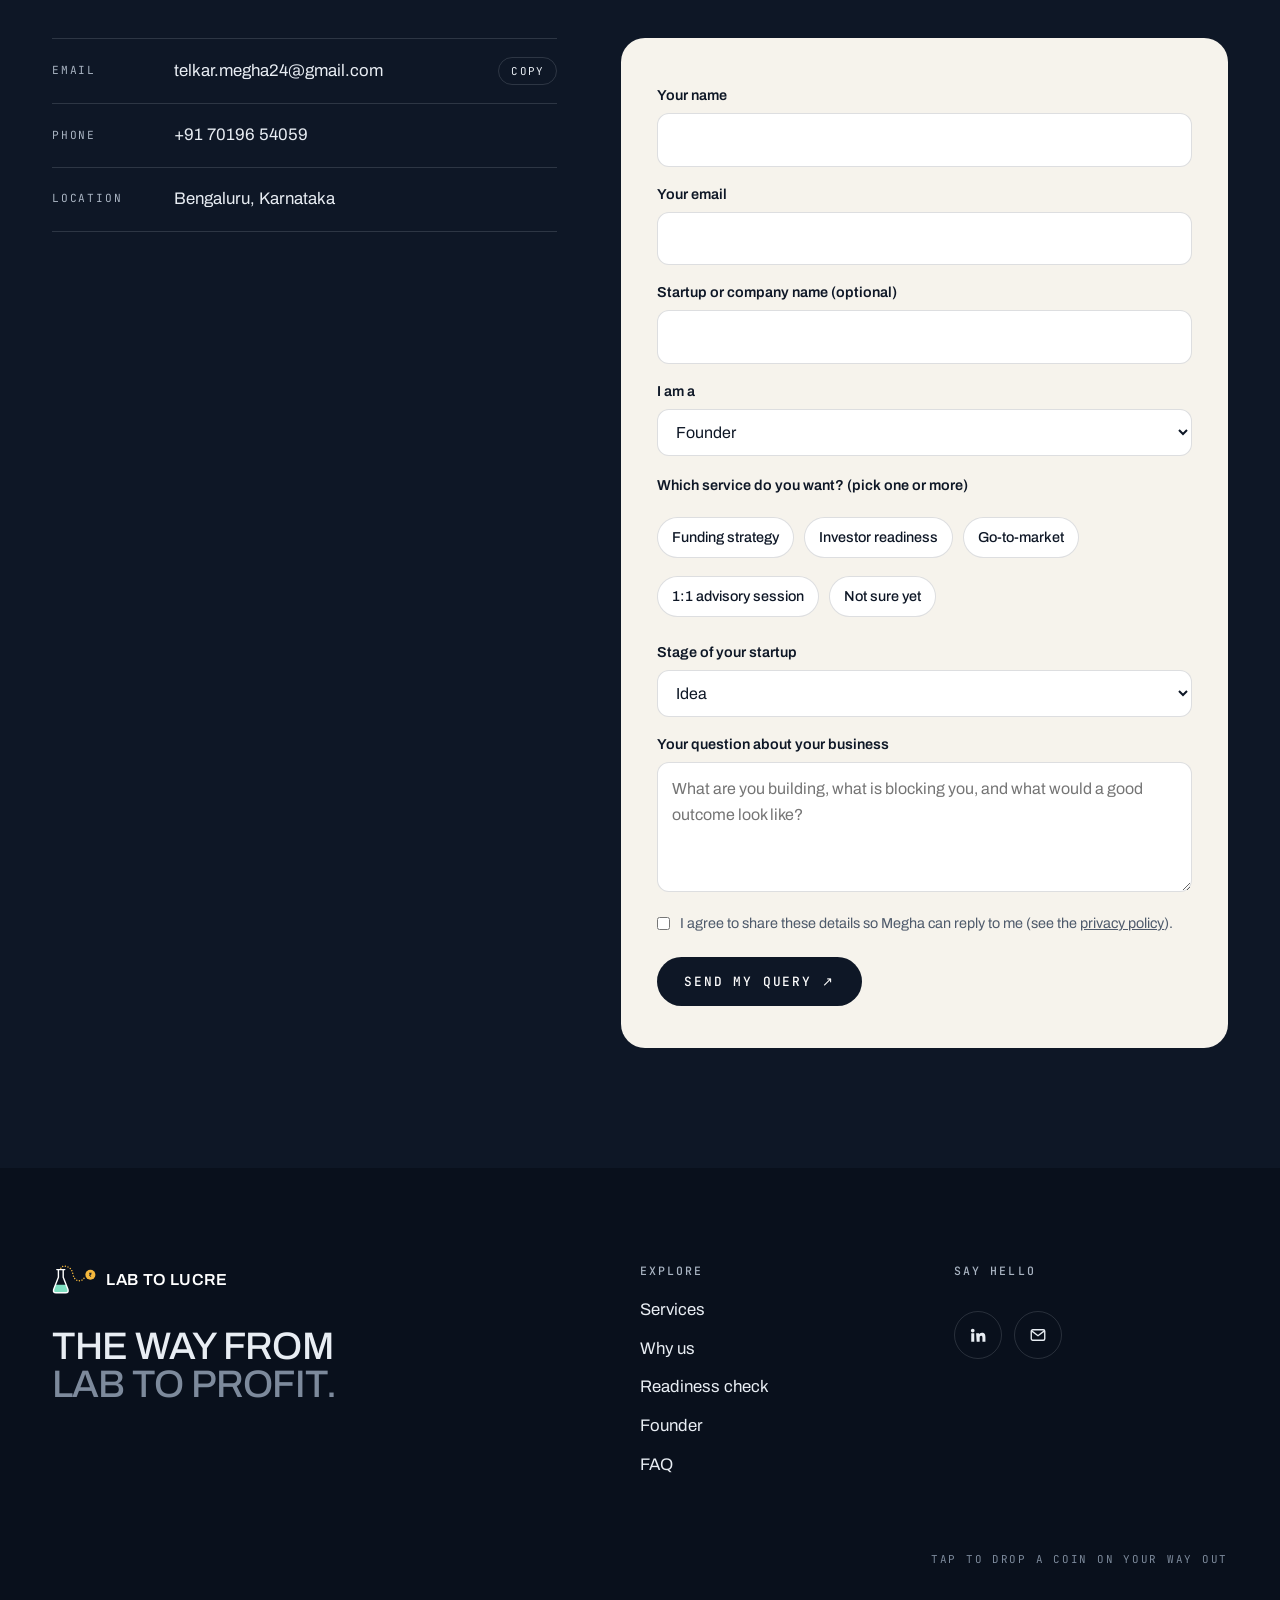
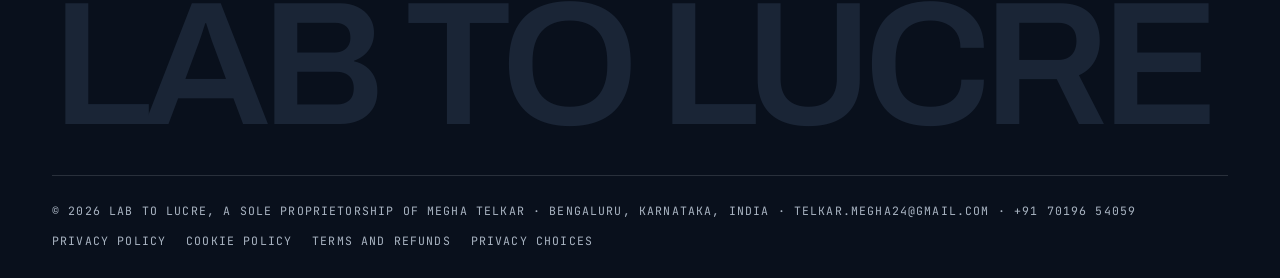
==== commit 9ffa539b: "Booking form sends fee agreement; success message confirms the automatic payment email only when the" ====
--- a/index.html
+++ b/index.html
@@ -818,7 +818,7 @@
       <details class="dd"><summary><span class="qn">02</span>What do I get from a 1:1?</summary><div class="dd-body"><p>A written readiness report within 5 working days and a 90-day plan covering your funding route, investor story and go-to-market.</p></div></details>
       <details class="dd"><summary><span class="qn">03</span>Do you guarantee funding?</summary><div class="dd-body"><p>No. Investors make their own decisions, and anyone who guarantees funding should be a red flag. Lab to Lucre gets you ready and shows you the right route.</p></div></details>
       <details class="dd"><summary><span class="qn">04</span>Do you sell investor lists or charge to pitch?</summary><div class="dd-body"><p>No. What you get is the written report and the 90-day plan.</p></div></details>
-      <details class="dd"><summary><span class="qn">05</span>How much does a 1:1 cost?</summary><div class="dd-body"><p>&#8377;3,000 per hour, paid before the session. Megha sends the payment details by email when she confirms your slot. A booked session can be rescheduled once; payments are not refunded.</p></div></details>
+      <details class="dd"><summary><span class="qn">05</span>How much does a 1:1 cost?</summary><div class="dd-body"><p>&#8377;3,000 per hour, paid before the session. The payment details arrive by automatic email as soon as you send the booking form. A booked session can be rescheduled once; payments are not refunded.</p></div></details>
       <details class="dd"><summary><span class="qn">06</span>How do I start?</summary><div class="dd-body"><p>Fill in the form below with your stage and question. Megha reads every query and replies by email.</p></div></details>
     </div>
   </div>
@@ -871,7 +871,7 @@
     <h2 id="feeTitle">1:1 advisory session</h2>
     <p class="fee-price"><b>&#8377;3,000</b> <span>per hour</span></p>
     <ul class="fee-terms" id="feeDesc">
-      <li><b>Pay before the session.</b> After you send your details, Megha confirms your slot by email with the payment details. Your slot is booked once payment is received.</li>
+      <li><b>Pay before the session.</b> As soon as you send your details, you get an automatic email with the payment details. Your slot is confirmed once payment is received.</li>
       <li><b>Rescheduling:</b> you can move a booked session once, if you tell Megha before it starts.</li>
       <li><b>No refunds</b> once paid, including for missed sessions.</li>
       <li>Every session ends with written next steps. No funding outcome is guaranteed.</li>
@@ -1030,14 +1030,14 @@
     var cb = document.getElementById('consent');
     if (!cb.checked) { note.textContent = 'Please tick the box so your details can be saved.'; bad('consent', true); cb.focus(); return; }
     bad('consent', false);
-    var d = { token: TOKEN, type: 'contact', t: new Date().toISOString(), name: name, email: email, org: val('org').slice(0, 150), role: pick(val('role'), ROLES), message: msg, consent: 'Yes', source: src, device: dev, url: pageUrl };
+    var d = { token: TOKEN, type: 'contact', t: new Date().toISOString(), name: name, email: email, org: val('org').slice(0, 150), role: pick(val('role'), ROLES), message: msg, consent: 'Yes', fee: (window.__feeGate && window.__feeGate(null)) ? 'agreed' : '', source: src, device: dev, url: pageUrl };
     var btn = form.querySelector('button[type=submit]'); btn.disabled = true; note.textContent = 'Sending...';
     var finish = function (m, good) { btn.disabled = false; note.textContent = m; if (good) { form.reset(); ev('contact_submit', d.role + ' | ' + picked.join(', '), 'contact'); } };
     var body = JSON.stringify(d);
     fetch(ENDPOINT, { method: 'POST', headers: { 'Content-Type': 'text/plain;charset=UTF-8' }, body: body })
       .then(function (r) { return r.json(); })
       .then(function (j) {
-        if (j && j.ok) { store('l', 'last_submit', String(Date.now())); finish('Thank you. Your message has been received and Megha will reply by email.', true); }
+        if (j && j.ok) { store('l', 'last_submit', String(Date.now())); finish(j.emailed ? 'Thank you. Check your inbox: the payment details and next steps are on their way.' : 'Thank you. Your message has been received and Megha will reply by email.', true); }
         else finish('Your message could not be saved. Please email telkar.megha24@gmail.com directly.', false);
       })
       .catch(function () {
@@ -1318,9 +1318,9 @@
   // every link to the contact section asks first
   document.addEventListener('click',function(e){var a=e.target.closest&&e.target.closest('a[href="#contact"]');if(!a||agreed())return;e.preventDefault();var qs=a.id==='qShare';open(qs?function(){a.click();}:null);},true);
   // a note in the form once agreed
-  function markForm(){if(form.querySelector('.fee-note'))return;var n=document.createElement('p');n.className='fee-note';n.innerHTML='&#10003; You agreed to the 1:1 fee of &#8377;3,000 per hour, paid before the session.';form.insertBefore(n,form.querySelector('label[for=name]'));}
+  function markForm(){if(form.querySelector('.fee-note'))return;var n=document.createElement('p');n.className='fee-note';n.innerHTML='&#10003; You agreed to the 1:1 fee of &#8377;3,000 per hour, paid before the session. The payment details will arrive by email after you send this form.';form.insertBefore(n,form.querySelector('label[for=name]'));}
   if(agreed())markForm();
-  window.__feeGate=function(go){if(agreed())return true;open(go);return false;};
+  window.__feeGate=function(go){if(agreed())return true;if(go!==null)open(go);return false;};
 })();
 </script>
 </body>
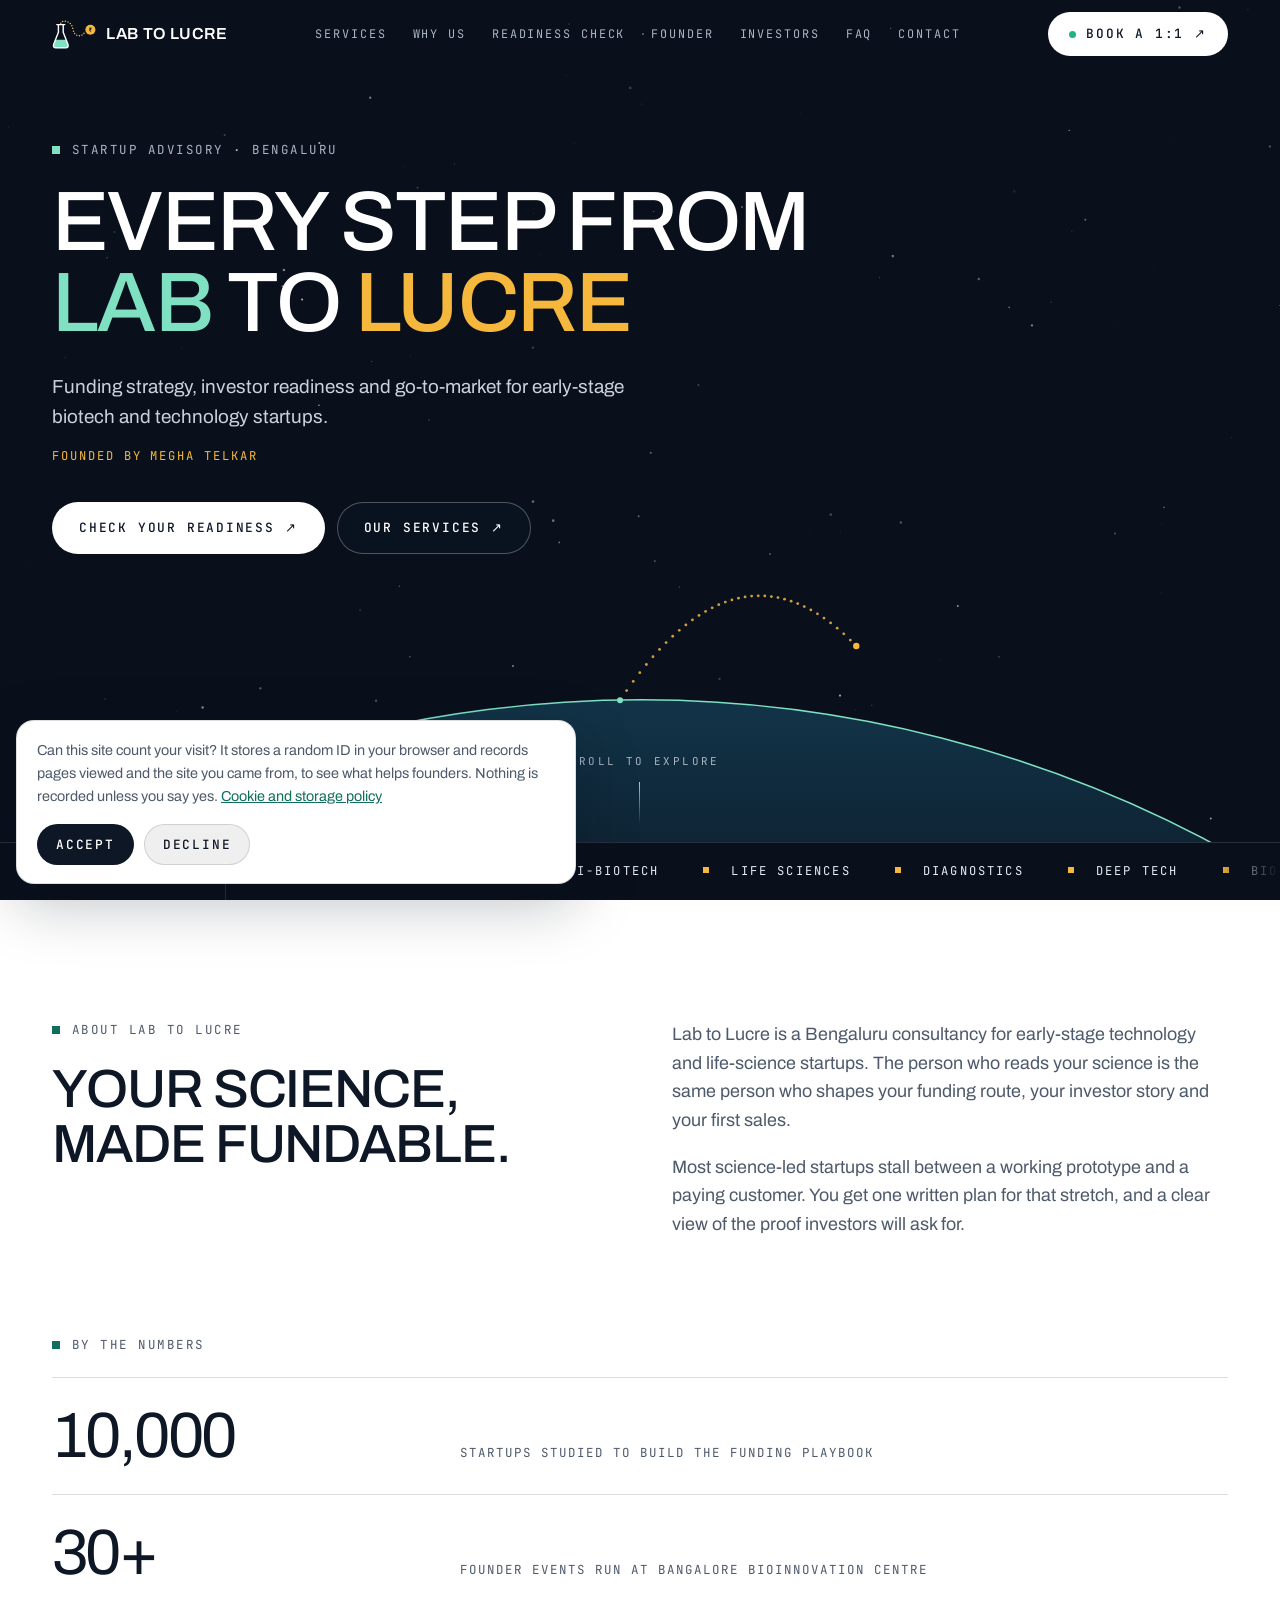
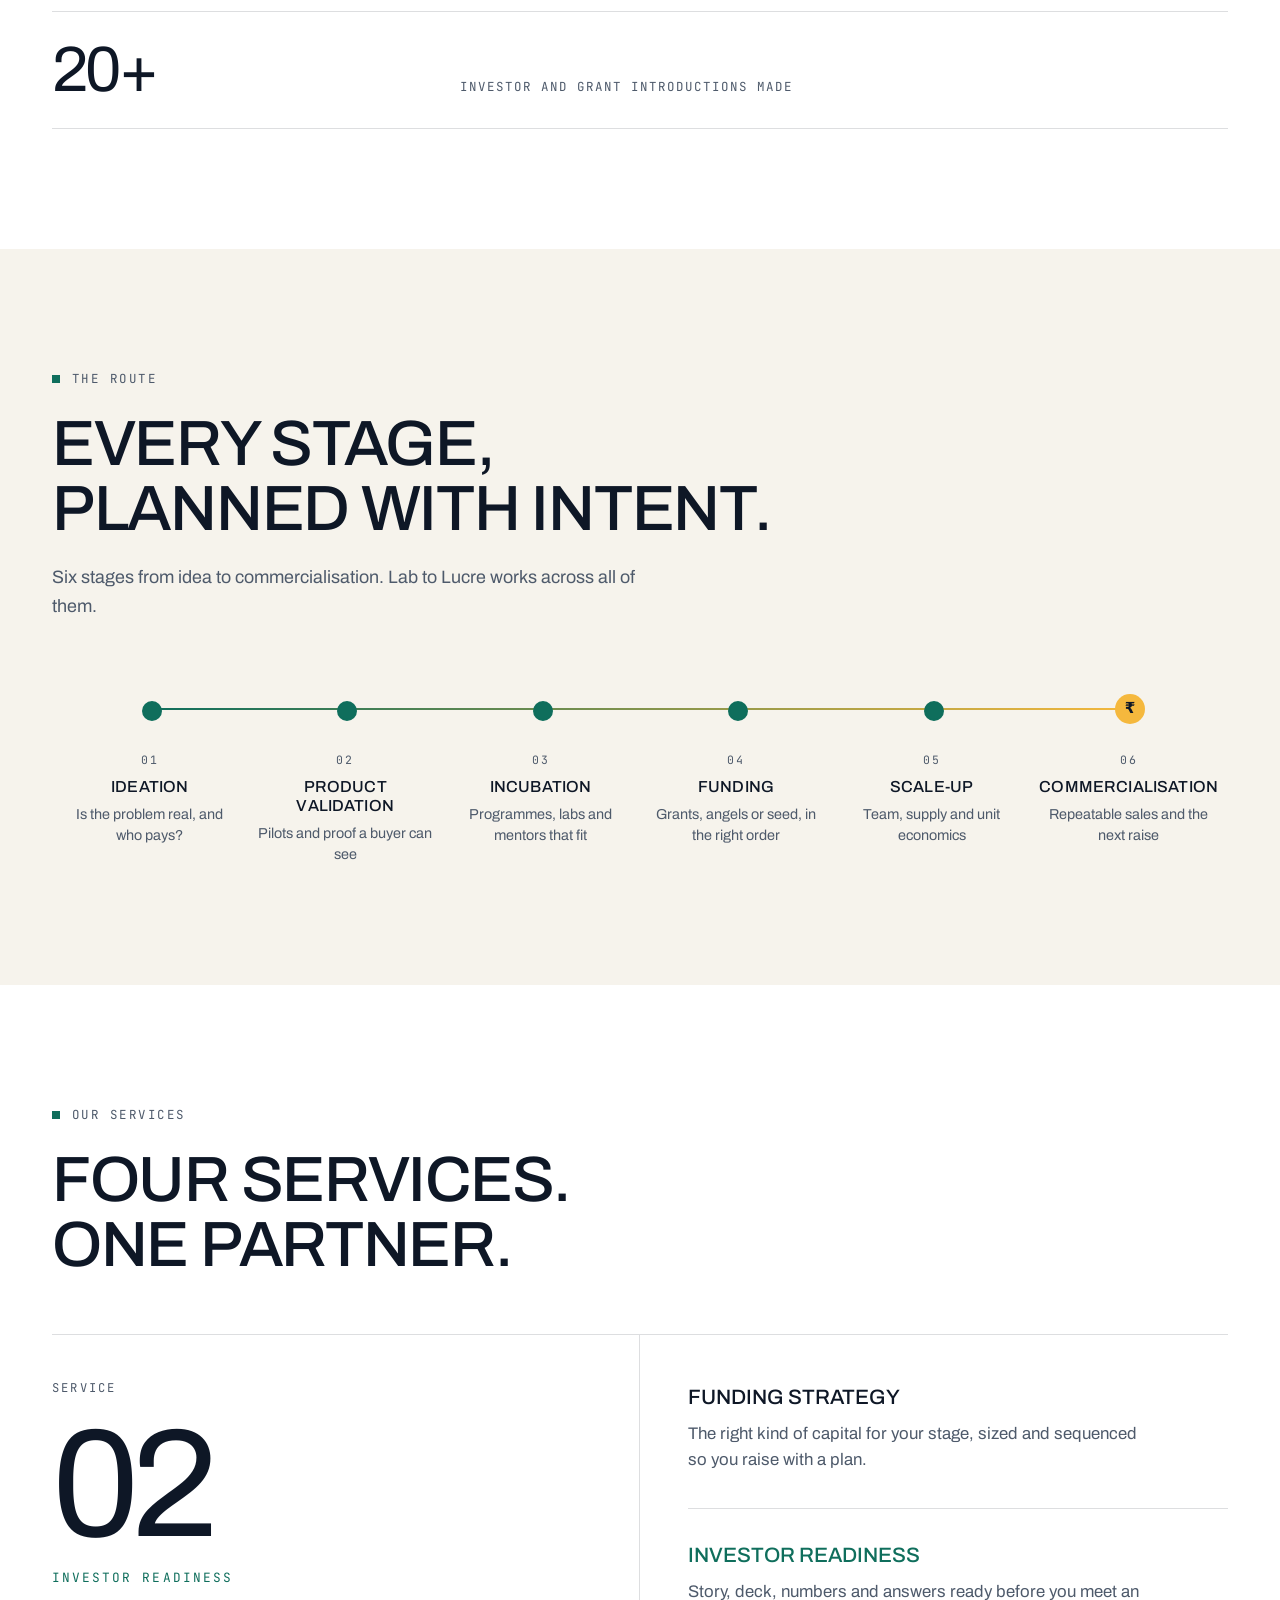
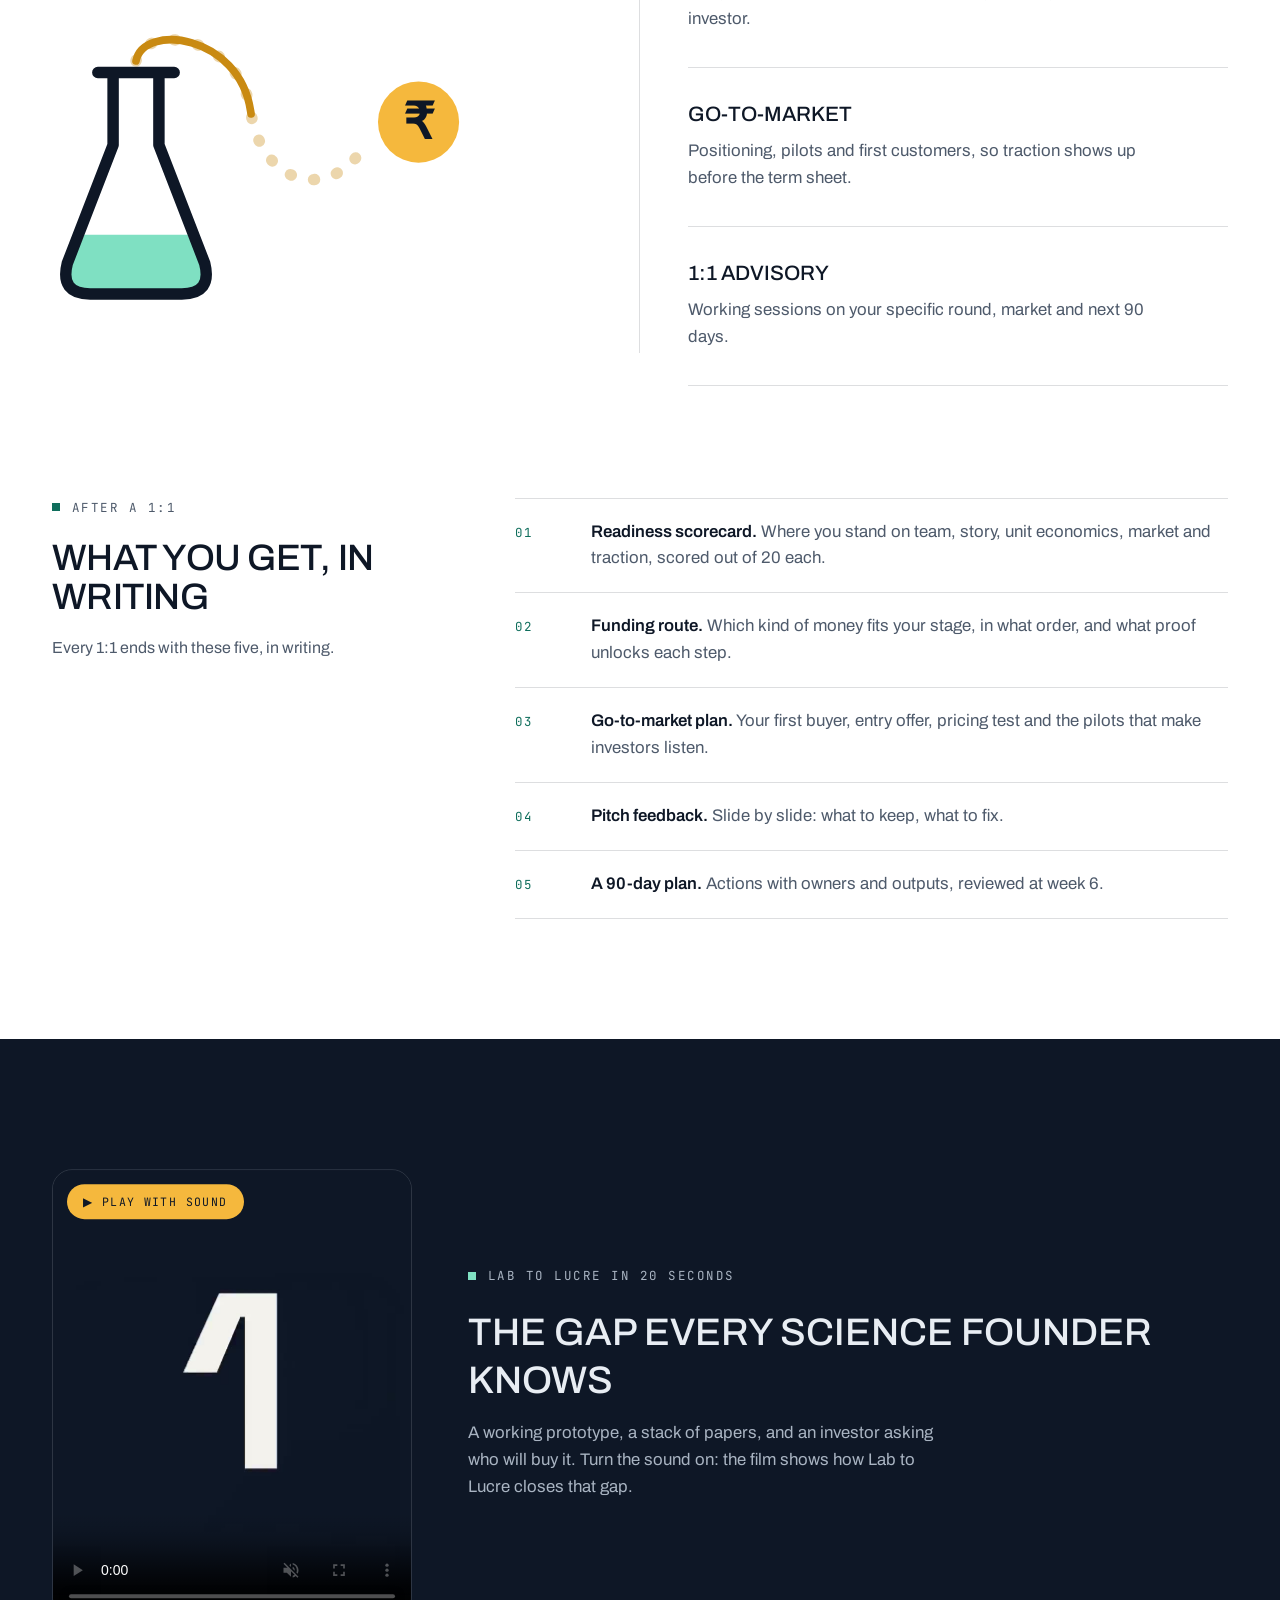
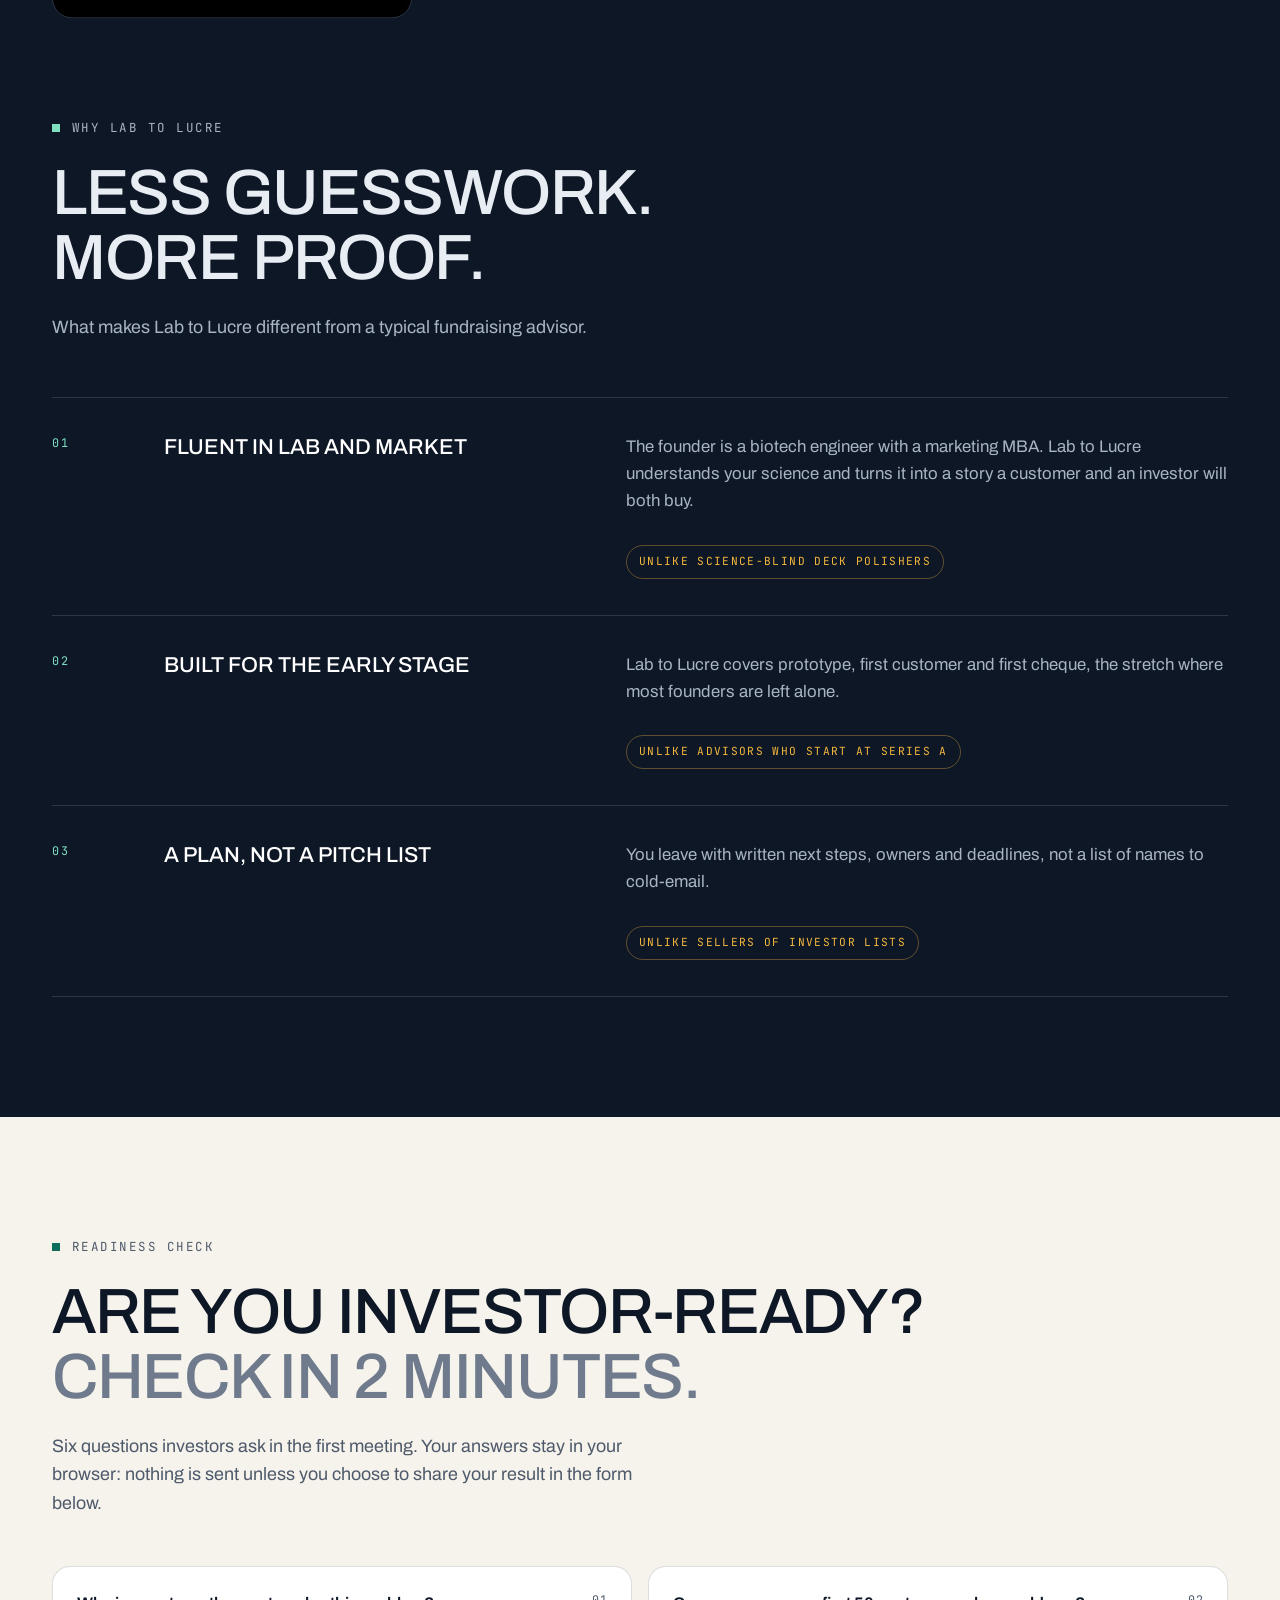
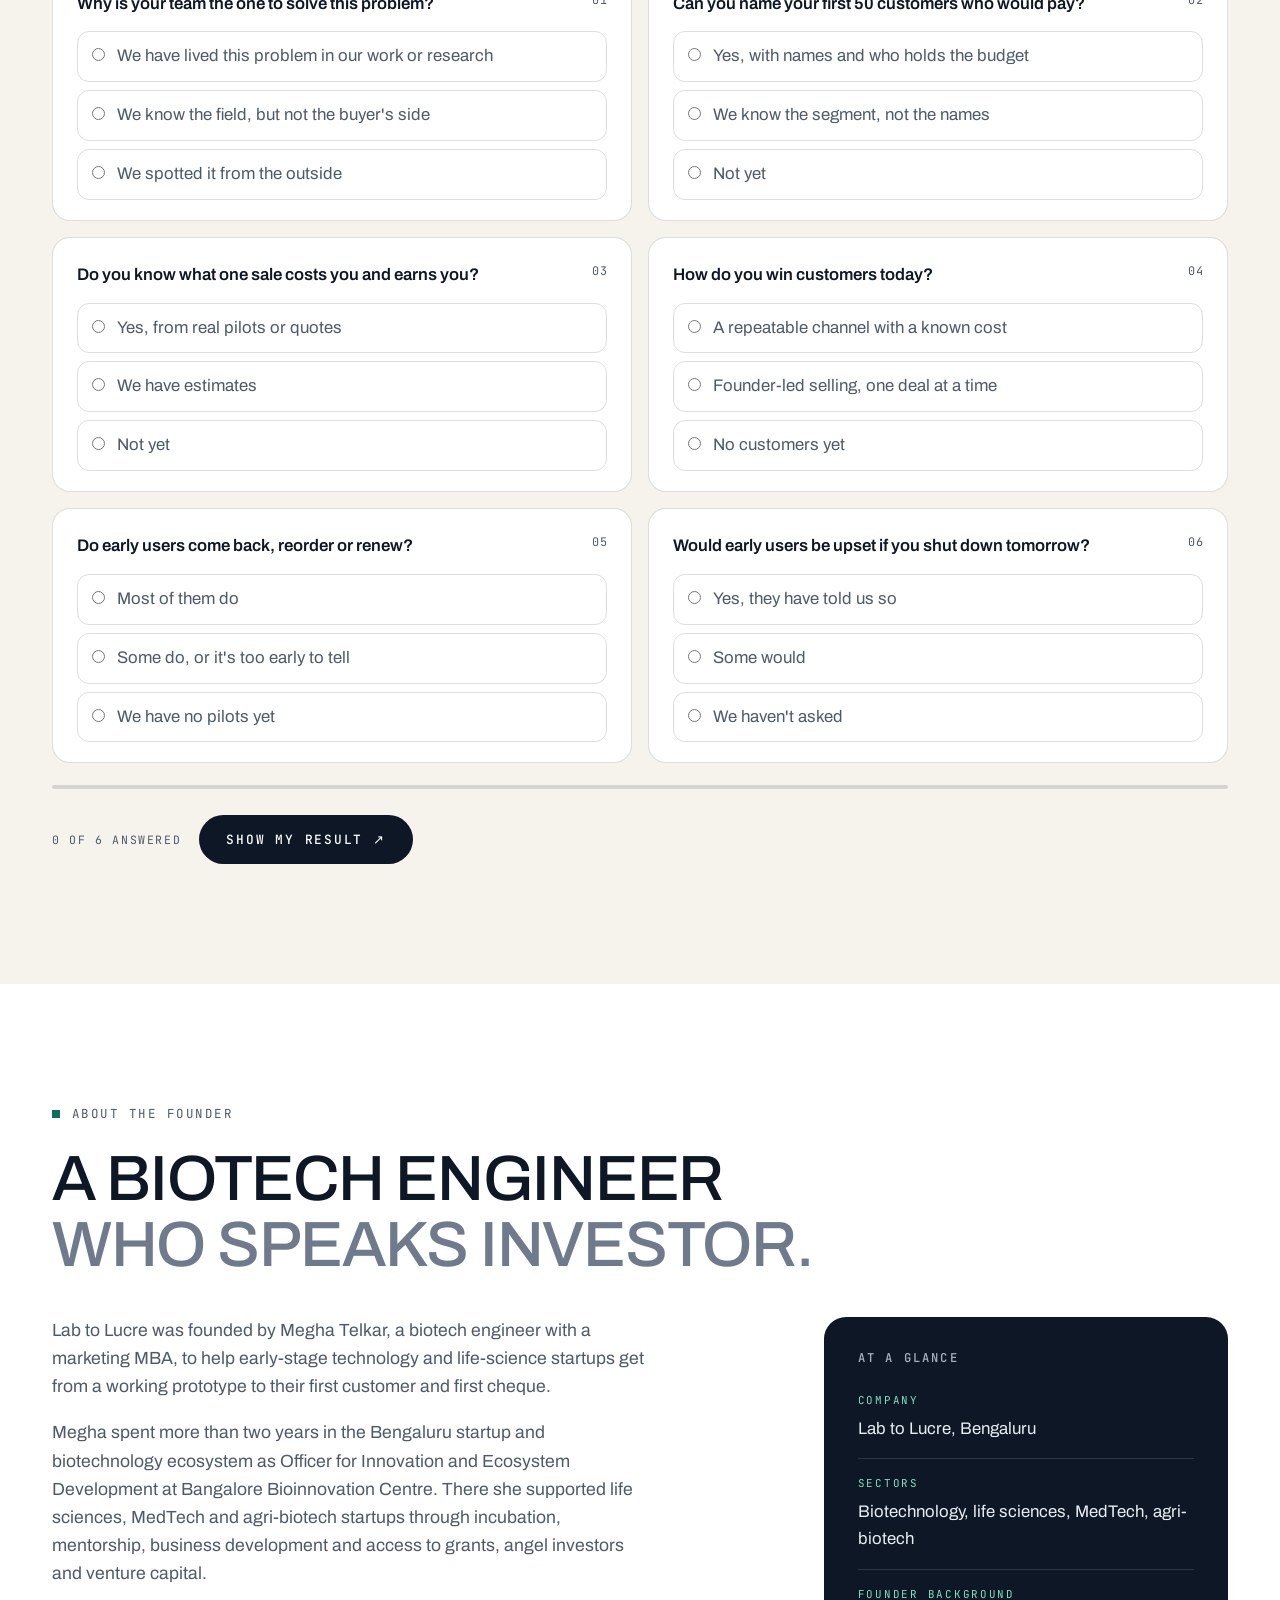
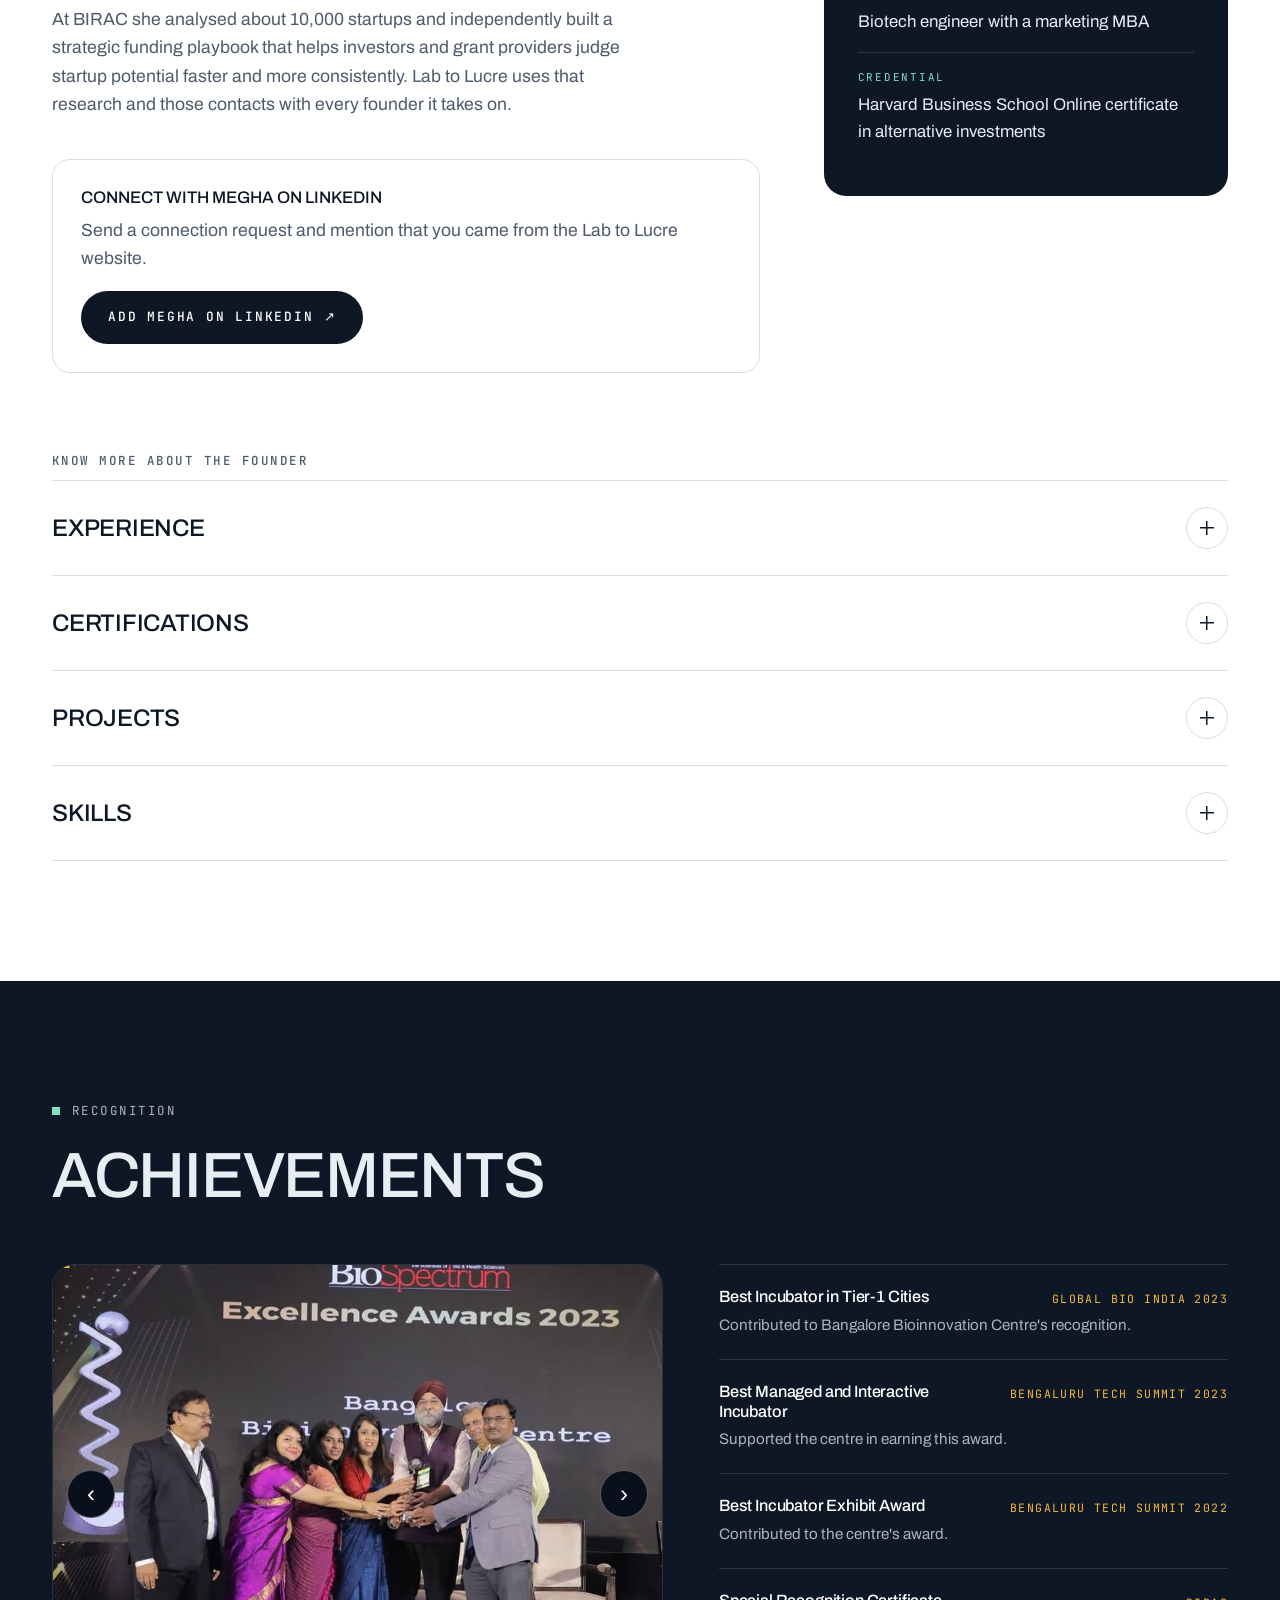
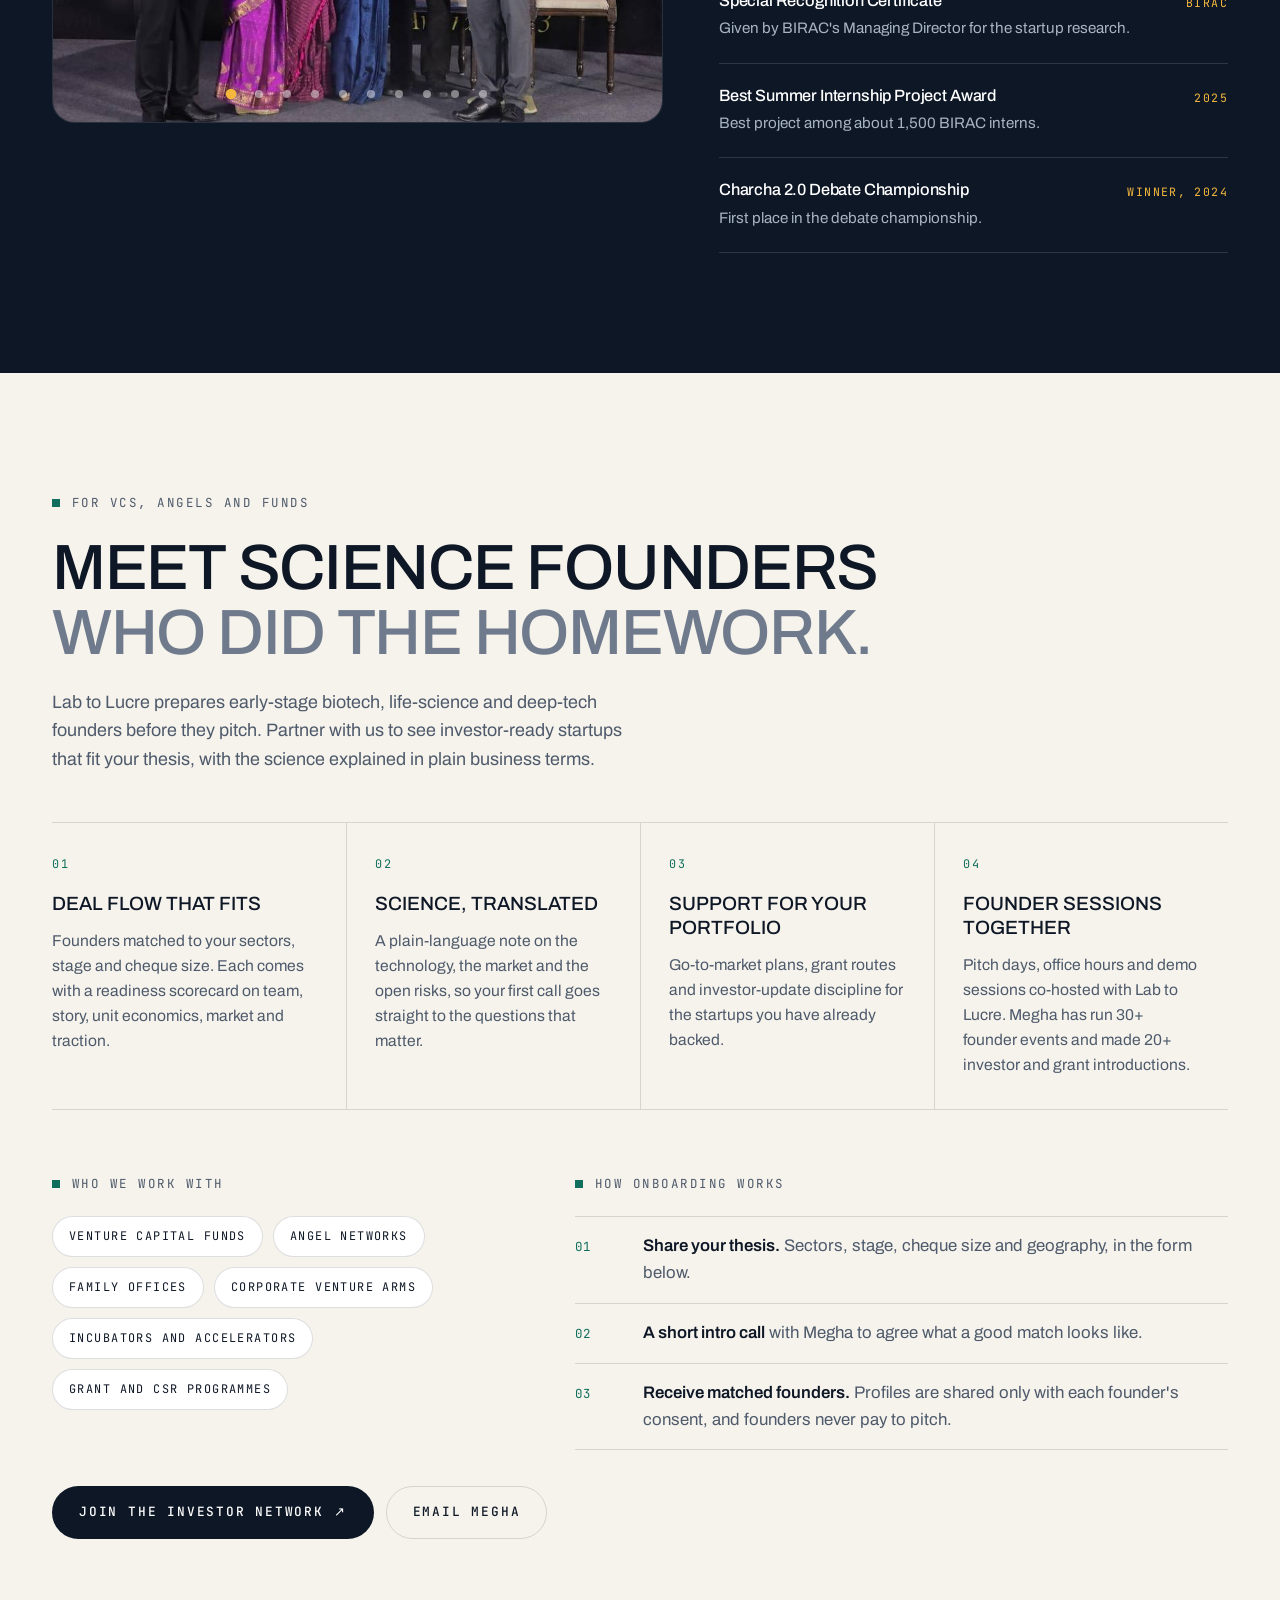
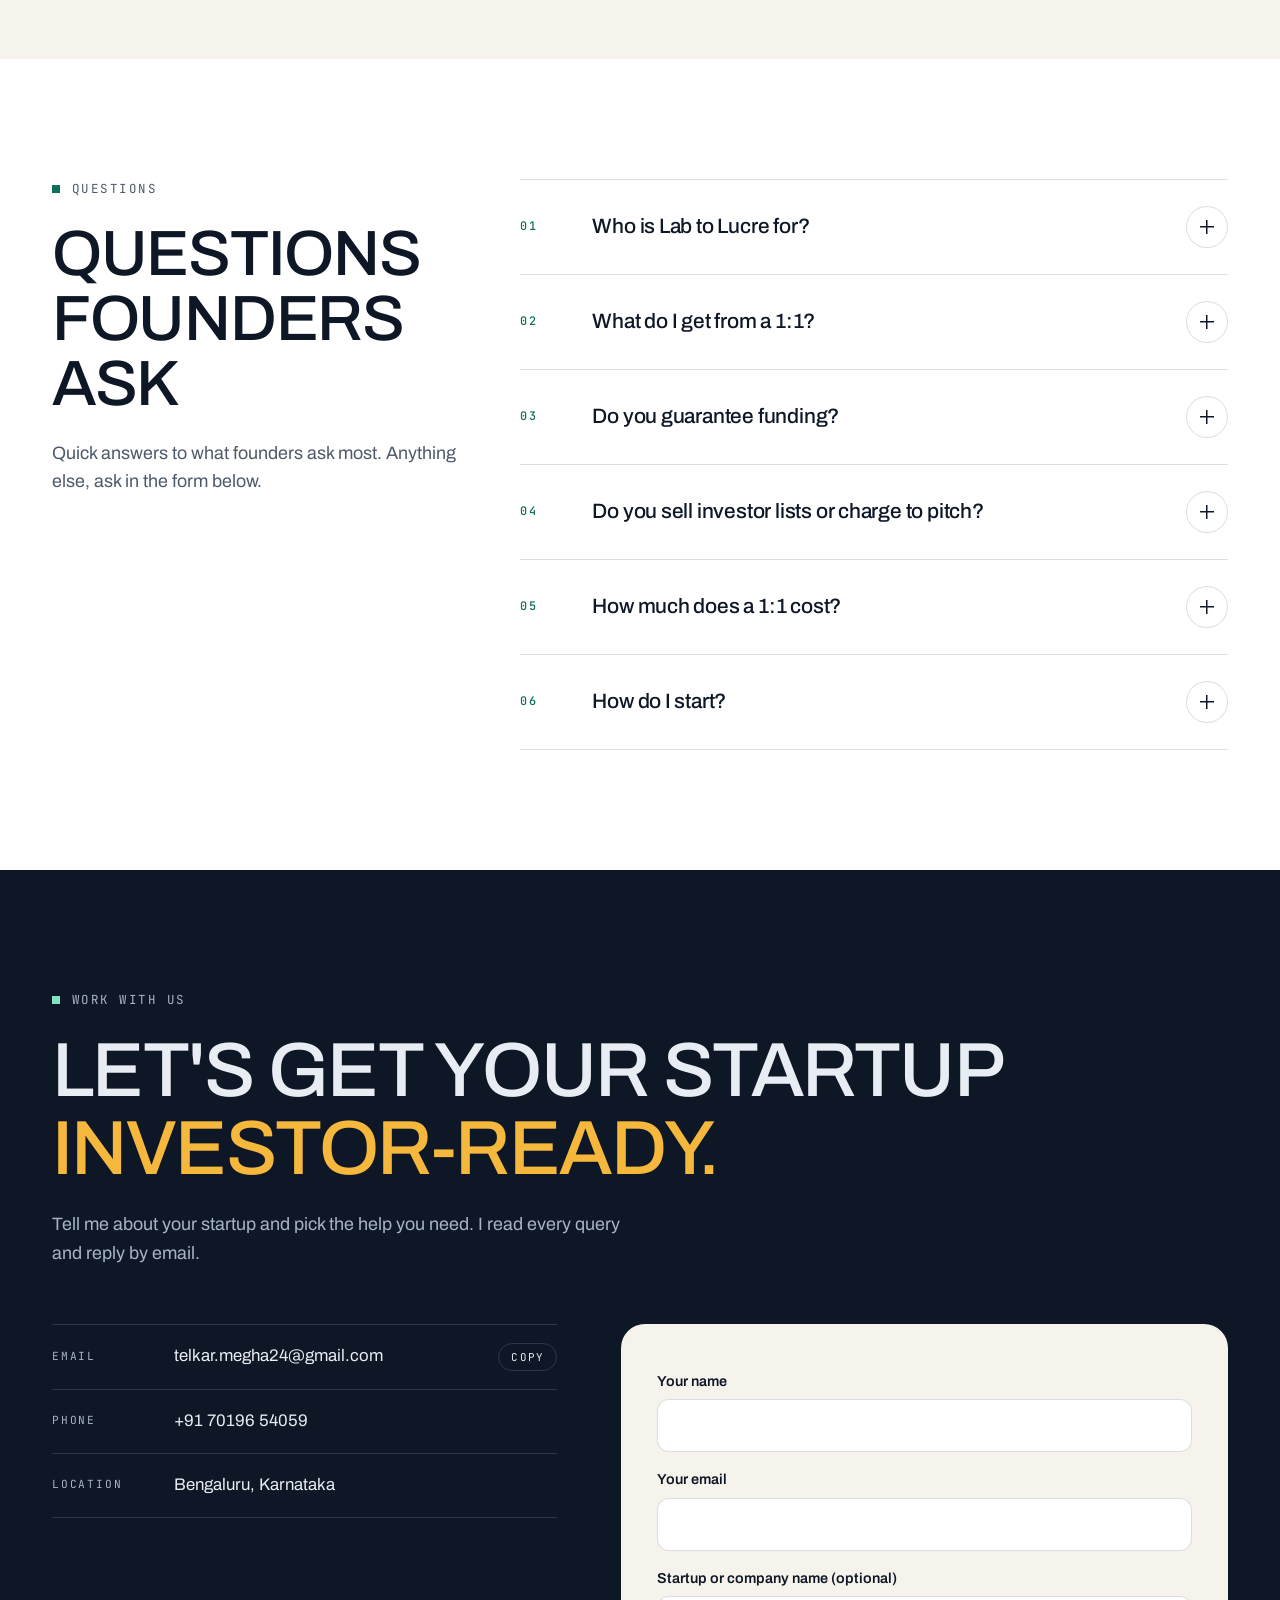
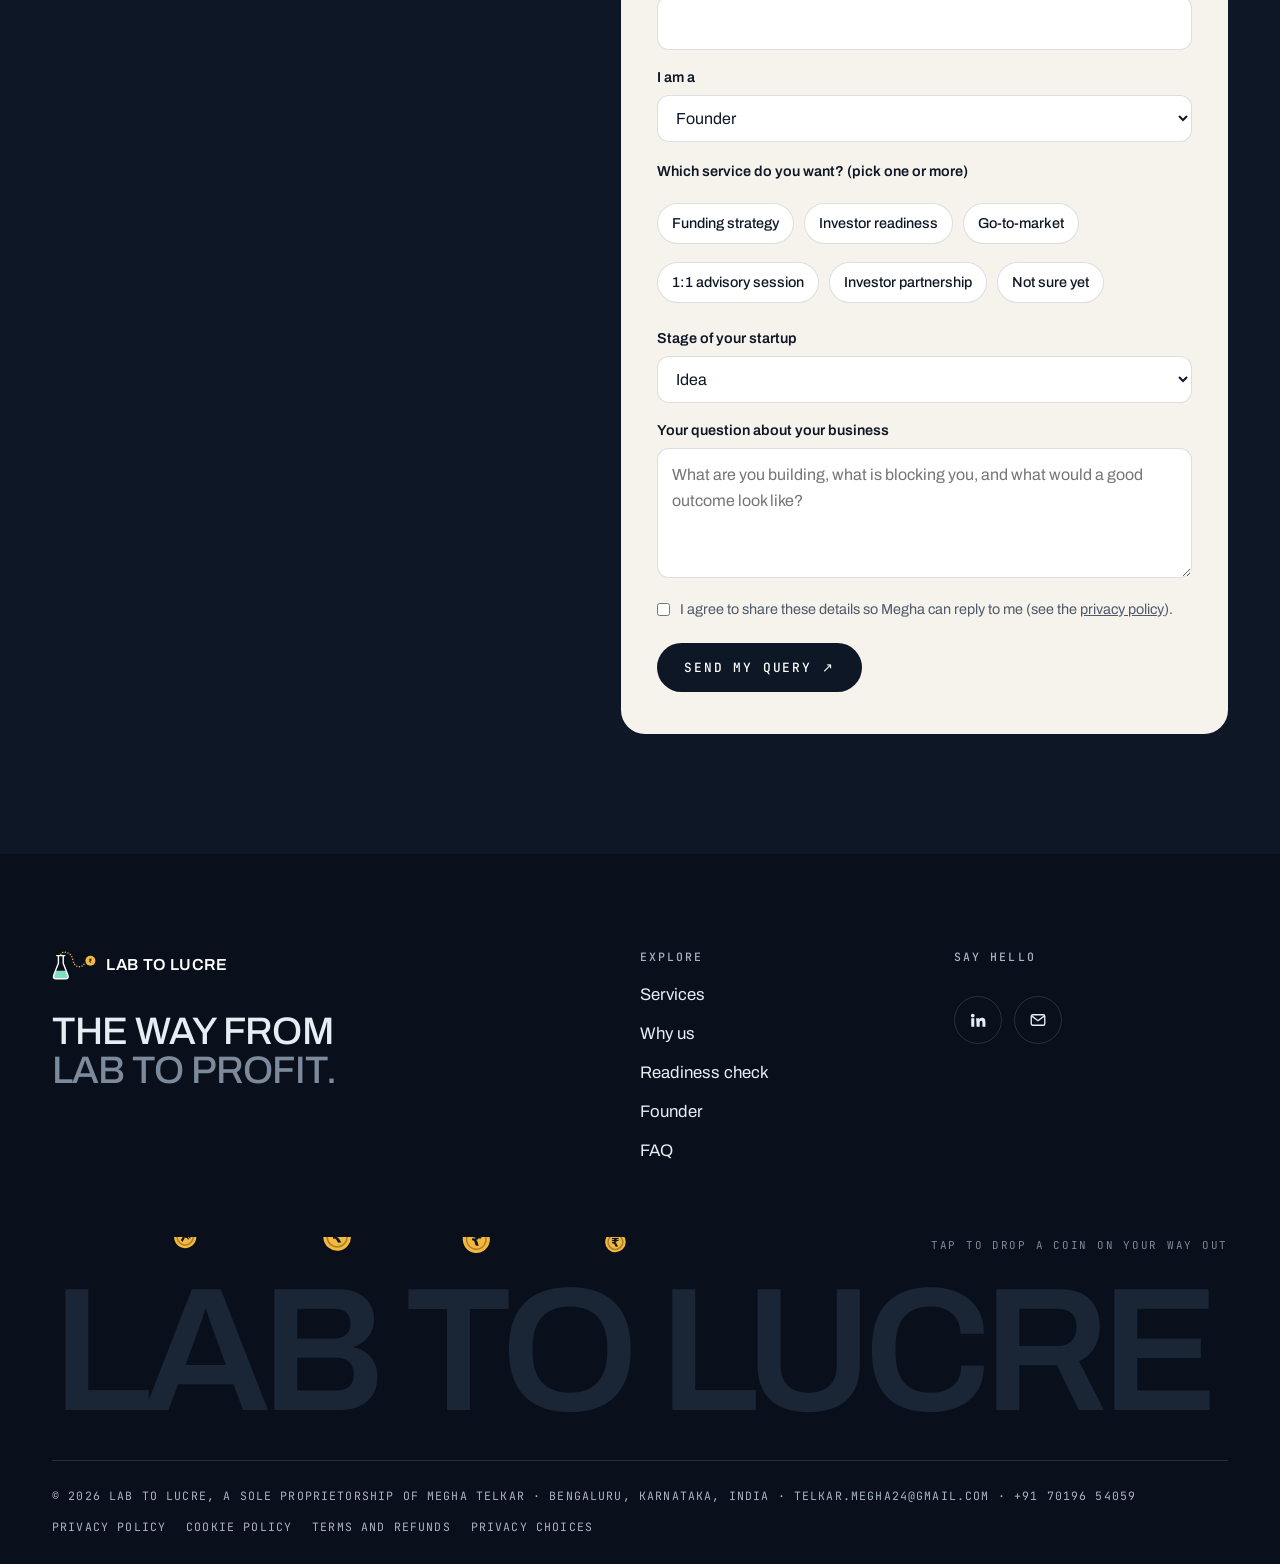
==== commit 2fd24759: "Fee quoted case by case instead of a fixed price; new section for VCs and investors to partner with " ====
--- a/index.html
+++ b/index.html
@@ -495,6 +495,25 @@
 .fee-note{grid-column:1/-1;font-size:.92rem;color:var(--muted);background:rgba(15,110,92,.08);border-radius:12px;padding:10px 14px;margin-bottom:6px}
 @media (max-width:520px){.fee{padding:28px 20px 20px}}
 
+/* investors */
+.inv .lead{margin-bottom:8px}
+.inv-grid{display:grid;grid-template-columns:repeat(4,1fr);border-top:1px solid var(--line);margin-top:48px}
+.inv-grid article{padding:32px 28px 32px 0;border-bottom:1px solid var(--line)}
+.inv-grid article+article{padding-left:28px;border-left:1px solid var(--line)}
+.inv-grid .k{display:block;font-family:var(--mono);font-size:.74rem;letter-spacing:.16em;color:var(--teal);margin-bottom:18px}
+.inv-grid h3{font-size:1.2rem;margin-bottom:12px}
+.inv-grid p{color:var(--muted);font-size:.98rem}
+.inv-how{display:grid;grid-template-columns:5fr 7fr;gap:56px;margin-top:64px}
+.inv-who{list-style:none;display:flex;flex-wrap:wrap;gap:10px}
+.inv-who li{font-family:var(--mono);font-size:.74rem;letter-spacing:.12em;text-transform:uppercase;border:1px solid var(--line);border-radius:999px;padding:10px 16px;color:var(--navy);background:var(--white)}
+.inv-steps{list-style:none;counter-reset:s;border-top:1px solid var(--line)}
+.inv-steps li{counter-increment:s;display:grid;grid-template-columns:56px 1fr;gap:12px;padding:16px 0;border-bottom:1px solid var(--line);color:var(--muted)}
+.inv-steps li::before{content:counter(s,decimal-leading-zero);font-family:var(--mono);font-size:.78rem;letter-spacing:.14em;color:var(--teal);padding-top:4px}
+.inv-steps b{color:var(--text);font-weight:600}
+@media (max-width:1020px){.inv-grid{grid-template-columns:1fr 1fr}.inv-grid article:nth-child(3){padding-left:0;border-left:0}}
+@media (max-width:860px){.inv-how{grid-template-columns:1fr;gap:36px;margin-top:48px}}
+@media (max-width:560px){.inv-grid{grid-template-columns:1fr}.inv-grid article,.inv-grid article+article{padding:26px 0;border-left:0}}
+
 </style>
 </head>
 <body>
@@ -508,6 +527,7 @@
       <li><a href="#why-me">Why us</a></li>
       <li><a href="#check">Readiness check</a></li>
       <li><a href="#about">Founder</a></li>
+      <li><a href="#investors">Investors</a></li>
       <li><a href="#faq">FAQ</a></li>
       <li><a href="#contact">Contact</a></li>
     </ul>
@@ -806,6 +826,35 @@
   </div>
 </section>
 
+<section id="investors" class="inv paper" aria-labelledby="h-investors">
+  <div class="wrap">
+    <p class="eyebrow">For VCs, angels and funds</p>
+    <h2 id="h-investors" class="rvl"><span class="ln" style="--li:0"><span>Meet science founders</span></span><span class="ln" style="--li:1"><span class="muted-2">who did the homework.</span></span></h2>
+    <p class="lead rv">Lab to Lucre prepares early-stage biotech, life-science and deep-tech founders before they pitch. Partner with us to see investor-ready startups that fit your thesis, with the science explained in plain business terms.</p>
+    <div class="inv-grid">
+      <article class="rv"><span class="k">01</span><h3>Deal flow that fits</h3><p>Founders matched to your sectors, stage and cheque size. Each comes with a readiness scorecard on team, story, unit economics, market and traction.</p></article>
+      <article class="rv"><span class="k">02</span><h3>Science, translated</h3><p>A plain-language note on the technology, the market and the open risks, so your first call goes straight to the questions that matter.</p></article>
+      <article class="rv"><span class="k">03</span><h3>Support for your portfolio</h3><p>Go-to-market plans, grant routes and investor-update discipline for the startups you have already backed.</p></article>
+      <article class="rv"><span class="k">04</span><h3>Founder sessions together</h3><p>Pitch days, office hours and demo sessions co-hosted with Lab to Lucre. Megha has run 30+ founder events and made 20+ investor and grant introductions.</p></article>
+    </div>
+    <div class="inv-how">
+      <div>
+        <p class="eyebrow">Who we work with</p>
+        <ul class="inv-who"><li>Venture capital funds</li><li>Angel networks</li><li>Family offices</li><li>Corporate venture arms</li><li>Incubators and accelerators</li><li>Grant and CSR programmes</li></ul>
+      </div>
+      <div>
+        <p class="eyebrow">How onboarding works</p>
+        <ol class="inv-steps">
+          <li><span><b>Share your thesis.</b> Sectors, stage, cheque size and geography, in the form below.</span></li>
+          <li><span><b>A short intro call</b> with Megha to agree what a good match looks like.</span></li>
+          <li><span><b>Receive matched founders.</b> Profiles are shared only with each founder's consent, and founders never pay to pitch.</span></li>
+        </ol>
+      </div>
+    </div>
+    <div class="btns rv"><a class="btn btn-ink" href="#contact" data-role="Investor" id="invJoin">Join the investor network <span class="ar" aria-hidden="true">&#8599;</span></a><a class="btn btn-line" href="mailto:telkar.megha24@gmail.com?subject=Investor%20partnership%20with%20Lab%20to%20Lucre">Email Megha</a></div>
+  </div>
+</section>
+
 <section id="faq" class="faq" aria-labelledby="h-faq">
   <div class="wrap faq-grid">
     <div class="faq-side">
@@ -818,7 +867,7 @@
       <details class="dd"><summary><span class="qn">02</span>What do I get from a 1:1?</summary><div class="dd-body"><p>A written readiness report within 5 working days and a 90-day plan covering your funding route, investor story and go-to-market.</p></div></details>
       <details class="dd"><summary><span class="qn">03</span>Do you guarantee funding?</summary><div class="dd-body"><p>No. Investors make their own decisions, and anyone who guarantees funding should be a red flag. Lab to Lucre gets you ready and shows you the right route.</p></div></details>
       <details class="dd"><summary><span class="qn">04</span>Do you sell investor lists or charge to pitch?</summary><div class="dd-body"><p>No. What you get is the written report and the 90-day plan.</p></div></details>
-      <details class="dd"><summary><span class="qn">05</span>How much does a 1:1 cost?</summary><div class="dd-body"><p>&#8377;3,000 per hour, paid before the session. The payment details arrive by automatic email as soon as you send the booking form. A booked session can be rescheduled once; payments are not refunded.</p></div></details>
+      <details class="dd"><summary><span class="qn">05</span>How much does a 1:1 cost?</summary><div class="dd-body"><p>It depends on your stage and the help you need, so every fee is decided case by case. Send the booking form and Megha will email you a quote; you pay before the session. A booked session can be rescheduled once; payments are not refunded.</p></div></details>
       <details class="dd"><summary><span class="qn">06</span>How do I start?</summary><div class="dd-body"><p>Fill in the form below with your stage and question. Megha reads every query and replies by email.</p></div></details>
     </div>
   </div>
@@ -850,6 +899,7 @@
         <label class="chip"><input type="checkbox" name="svc" value="Investor readiness"><span>Investor readiness</span></label>
         <label class="chip"><input type="checkbox" name="svc" value="Go-to-market"><span>Go-to-market</span></label>
         <label class="chip"><input type="checkbox" name="svc" value="1:1 advisory session"><span>1:1 advisory session</span></label>
+        <label class="chip"><input type="checkbox" name="svc" value="Investor partnership"><span>Investor partnership</span></label>
         <label class="chip"><input type="checkbox" name="svc" value="Not sure yet"><span>Not sure yet</span></label>
       </fieldset>
       <label for="stage">Stage of your startup</label>
@@ -869,16 +919,17 @@
   <div class="fee" role="dialog" aria-modal="true" aria-labelledby="feeTitle" aria-describedby="feeDesc" id="feeBox">
     <p class="eyebrow" style="margin-bottom:12px">Before you book</p>
     <h2 id="feeTitle">1:1 advisory session</h2>
-    <p class="fee-price"><b>&#8377;3,000</b> <span>per hour</span></p>
+    <p class="fee-price"><b>Fee decided case by case</b></p>
     <ul class="fee-terms" id="feeDesc">
-      <li><b>Pay before the session.</b> As soon as you send your details, you get an automatic email with the payment details. Your slot is confirmed once payment is received.</li>
+      <li><b>A quote for your needs.</b> The fee depends on your stage and the help you need. Megha confirms it by email before anything is booked.</li>
+      <li><b>Pay before the session.</b> Once you send your details, you get an automatic email with the next steps and payment options. Your slot is confirmed after you accept the quote and pay.</li>
       <li><b>Rescheduling:</b> you can move a booked session once, if you tell Megha before it starts.</li>
       <li><b>No refunds</b> once paid, including for missed sessions.</li>
       <li>Every session ends with written next steps. No funding outcome is guaranteed.</li>
     </ul>
-    <label class="fee-agree"><input type="checkbox" id="feeAgree"> <span>I agree to the &#8377;3,000/hour fee and the <a href="terms.html#refunds" target="_blank" rel="noopener">terms and refund policy</a>.</span></label>
+    <label class="fee-agree"><input type="checkbox" id="feeAgree"> <span>I understand the fee is quoted case by case and paid before the session, and I agree to the <a href="terms.html#refunds" target="_blank" rel="noopener">terms and refund policy</a>.</span></label>
     <div class="fee-btns"><button type="button" class="btn btn-ink" id="feeOk" disabled>Agree and continue <span class="ar" aria-hidden="true">&#8599;</span></button><button type="button" class="btn btn-line" id="feeNo">Not now</button></div>
-    <p class="fee-alt">Investor, recruiter or just saying hello? <a href="mailto:telkar.megha24@gmail.com">Email Megha directly</a>.</p>
+    <p class="fee-alt">Investor or fund? <a href="#investors" id="feeInv">Partner with Lab to Lucre</a>. Recruiter or just saying hello? <a href="mailto:telkar.megha24@gmail.com">Email Megha directly</a>.</p>
     <button type="button" class="fee-x" id="feeX" aria-label="Close">&times;</button>
   </div>
 </div>
@@ -1011,7 +1062,7 @@
   function val(id) { return (document.getElementById(id).value || '').trim(); }
   var ROLES = ['Founder','Investor','Recruiter or hiring manager','Collaborator or partner','Other'];
   var STAGES = ['Idea','Prototype or lab stage','First customers or pilots','Preparing to raise','Already raising','Not a startup / other'];
-  var SVCS = ['Funding strategy','Investor readiness','Go-to-market','1:1 advisory session','Not sure yet'];
+  var SVCS = ['Funding strategy','Investor readiness','Go-to-market','1:1 advisory session','Investor partnership','Not sure yet'];
   function pick(v, list) { return list.indexOf(v) > -1 ? v : ''; }
   function bad(id, on) { var el = document.getElementById(id); if (el) { if (on) el.setAttribute('aria-invalid', 'true'); else el.removeAttribute('aria-invalid'); } }
   form.addEventListener('submit', function (e) {
@@ -1021,7 +1072,7 @@
     if (Date.now() - last < 60000) { note.textContent = 'You just sent a message. Please wait a minute before sending another.'; return; }
     var name = val('name').slice(0, 100), email = val('email').slice(0, 150), msg0 = val('msg').slice(0, 2000);
     var picked = Array.prototype.map.call(document.querySelectorAll('input[name=svc]:checked'), function (c) { return c.value; }).filter(function (v) { return SVCS.indexOf(v) > -1; });
-    var msg = msg0 ? ('Service wanted: ' + (picked.join(', ') || 'none selected') + ' | Stage: ' + pick(val('stage'), STAGES) + ' | Fee agreed: Rs 3,000/hour, pay before session' + '\n\n' + msg0) : '';
+    var msg = msg0 ? ('Service wanted: ' + (picked.join(', ') || 'none selected') + ' | Stage: ' + pick(val('stage'), STAGES) + ((window.__feeGate && window.__feeGate(null) && (val('role') === 'Founder' || val('role') === 'Other')) ? ' | Fee: quoted case by case, pay before session' : '') + '\n\n' + msg0) : '';
     var okEmail = /^[^\s@<>"']+@[^\s@<>"']+\.[a-z]{2,}$/i.test(email);
     bad('name', !name); bad('email', !okEmail); bad('msg', !msg0);
     if (!name || !okEmail || !msg) { note.textContent = 'Enter your name, a valid email and your question.'; (document.querySelector('#form [aria-invalid=true]') || form).focus(); return; }
@@ -1030,14 +1081,14 @@
     var cb = document.getElementById('consent');
     if (!cb.checked) { note.textContent = 'Please tick the box so your details can be saved.'; bad('consent', true); cb.focus(); return; }
     bad('consent', false);
-    var d = { token: TOKEN, type: 'contact', t: new Date().toISOString(), name: name, email: email, org: val('org').slice(0, 150), role: pick(val('role'), ROLES), message: msg, consent: 'Yes', fee: (window.__feeGate && window.__feeGate(null)) ? 'agreed' : '', source: src, device: dev, url: pageUrl };
+    var d = { token: TOKEN, type: 'contact', t: new Date().toISOString(), name: name, email: email, org: val('org').slice(0, 150), role: pick(val('role'), ROLES), message: msg, consent: 'Yes', fee: (window.__feeGate && window.__feeGate(null) && (val('role') === 'Founder' || val('role') === 'Other')) ? 'agreed' : '', source: src, device: dev, url: pageUrl };
     var btn = form.querySelector('button[type=submit]'); btn.disabled = true; note.textContent = 'Sending...';
     var finish = function (m, good) { btn.disabled = false; note.textContent = m; if (good) { form.reset(); ev('contact_submit', d.role + ' | ' + picked.join(', '), 'contact'); } };
     var body = JSON.stringify(d);
     fetch(ENDPOINT, { method: 'POST', headers: { 'Content-Type': 'text/plain;charset=UTF-8' }, body: body })
       .then(function (r) { return r.json(); })
       .then(function (j) {
-        if (j && j.ok) { store('l', 'last_submit', String(Date.now())); finish(j.emailed ? 'Thank you. Check your inbox: the payment details and next steps are on their way.' : 'Thank you. Your message has been received and Megha will reply by email.', true); }
+        if (j && j.ok) { store('l', 'last_submit', String(Date.now())); finish(j.emailed ? 'Thank you. Check your inbox: the next steps are on their way, and Megha will send your quote.' : 'Thank you. Your message has been received and Megha will reply by email.', true); }
         else finish('Your message could not be saved. Please email telkar.megha24@gmail.com directly.', false);
       })
       .catch(function () {
@@ -1298,7 +1349,7 @@
   function fit(){w.style.fontSize='100px';var k=g.clientWidth/w.scrollWidth;w.style.fontSize=Math.floor(100*k*0.99)+'px';}
   fit();addEventListener('resize',fit);if(document.fonts&&document.fonts.ready)document.fonts.ready.then(fit);})();
 
-// ---- fee agreement before booking (₹3,000/hour) ----
+// ---- fee agreement before booking (fee quoted case by case) ----
 (function(){
   var back=document.getElementById('feeBack'),box=document.getElementById('feeBox'),chk=document.getElementById('feeAgree'),ok=document.getElementById('feeOk'),form=document.getElementById('form');
   if(!back||!form)return;
@@ -1316,11 +1367,21 @@
   document.addEventListener('keydown',function(e){if(back.hidden)return;if(e.key==='Escape'){close();return;}
     if(e.key==='Tab'){var f=box.querySelectorAll('a[href],button:not([disabled]),input');var a=f[0],z=f[f.length-1];if(e.shiftKey&&document.activeElement===a){e.preventDefault();z.focus();}else if(!e.shiftKey&&document.activeElement===z){e.preventDefault();a.focus();}}});
   // every link to the contact section asks first
-  document.addEventListener('click',function(e){var a=e.target.closest&&e.target.closest('a[href="#contact"]');if(!a||agreed())return;e.preventDefault();var qs=a.id==='qShare';open(qs?function(){a.click();}:null);},true);
+  document.addEventListener('click',function(e){var a=e.target.closest&&e.target.closest('a[href="#contact"]');if(!a||agreed()||a.hasAttribute('data-role'))return;e.preventDefault();var qs=a.id==='qShare';open(qs?function(){a.click();}:null);},true);
   // a note in the form once agreed
-  function markForm(){if(form.querySelector('.fee-note'))return;var n=document.createElement('p');n.className='fee-note';n.innerHTML='&#10003; You agreed to the 1:1 fee of &#8377;3,000 per hour, paid before the session. The payment details will arrive by email after you send this form.';form.insertBefore(n,form.querySelector('label[for=name]'));}
+  function markForm(){if(form.querySelector('.fee-note'))return;var n=document.createElement('p');n.className='fee-note';n.innerHTML='&#10003; You agreed to the 1:1 terms: the fee is quoted case by case and paid before the session. Megha will email you after you send this form.';form.insertBefore(n,form.querySelector('label[for=name]'));}
   if(agreed())markForm();
-  window.__feeGate=function(go){if(agreed())return true;if(go!==null)open(go);return false;};
+  // the fee applies to 1:1 bookings only: investors, recruiters and partners skip it
+  function isBooking(){var r=document.getElementById('role');return !r||r.value==='Founder'||r.value==='Other';}
+  window.__feeGate=function(go){if(!isBooking()||agreed())return true;if(go!==null)open(go);return false;};
+  var inv=document.getElementById('feeInv');if(inv)inv.addEventListener('click',function(){back.hidden=true;document.body.style.overflow='';});
+  // "Join the investor network" pre-fills the form for an investor
+  document.addEventListener('click',function(e){var a=e.target.closest&&e.target.closest('a[data-role]');if(!a)return;
+    var r=document.getElementById('role');if(r)r.value=a.getAttribute('data-role');
+    var c=form.querySelector('input[name=svc][value="Investor partnership"]');if(c)c.checked=true;
+    var m=document.getElementById('msg');if(m&&!m.value)m.placeholder='Your thesis: sectors, stage, cheque size and geography. What kind of founders do you want to meet?';
+    setTimeout(function(){document.getElementById('name').focus({preventScroll:true});},600);});
+  var role=document.getElementById('role');if(role)role.addEventListener('change',function(){var m=document.getElementById('msg');if(m&&role.value==='Investor'&&!m.value)m.placeholder='Your thesis: sectors, stage, cheque size and geography. What kind of founders do you want to meet?';});
 })();
 </script>
 </body>
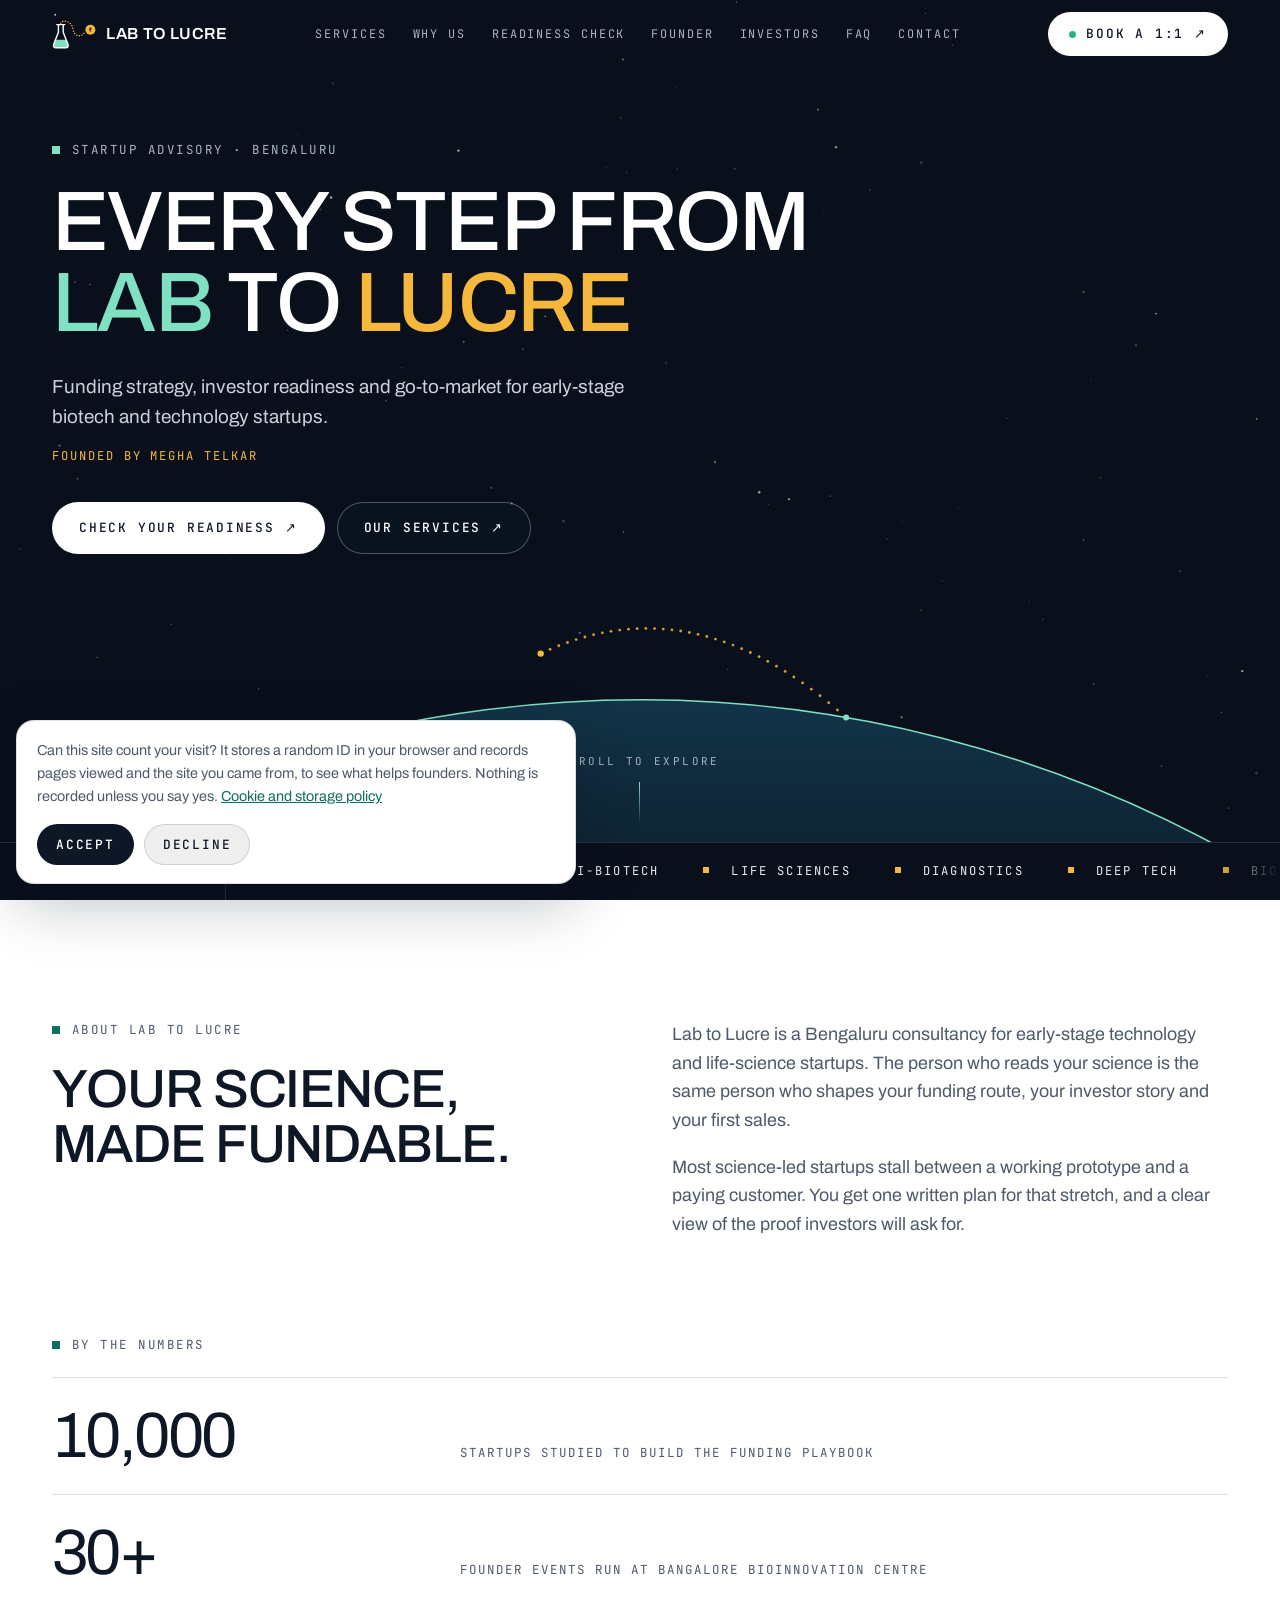
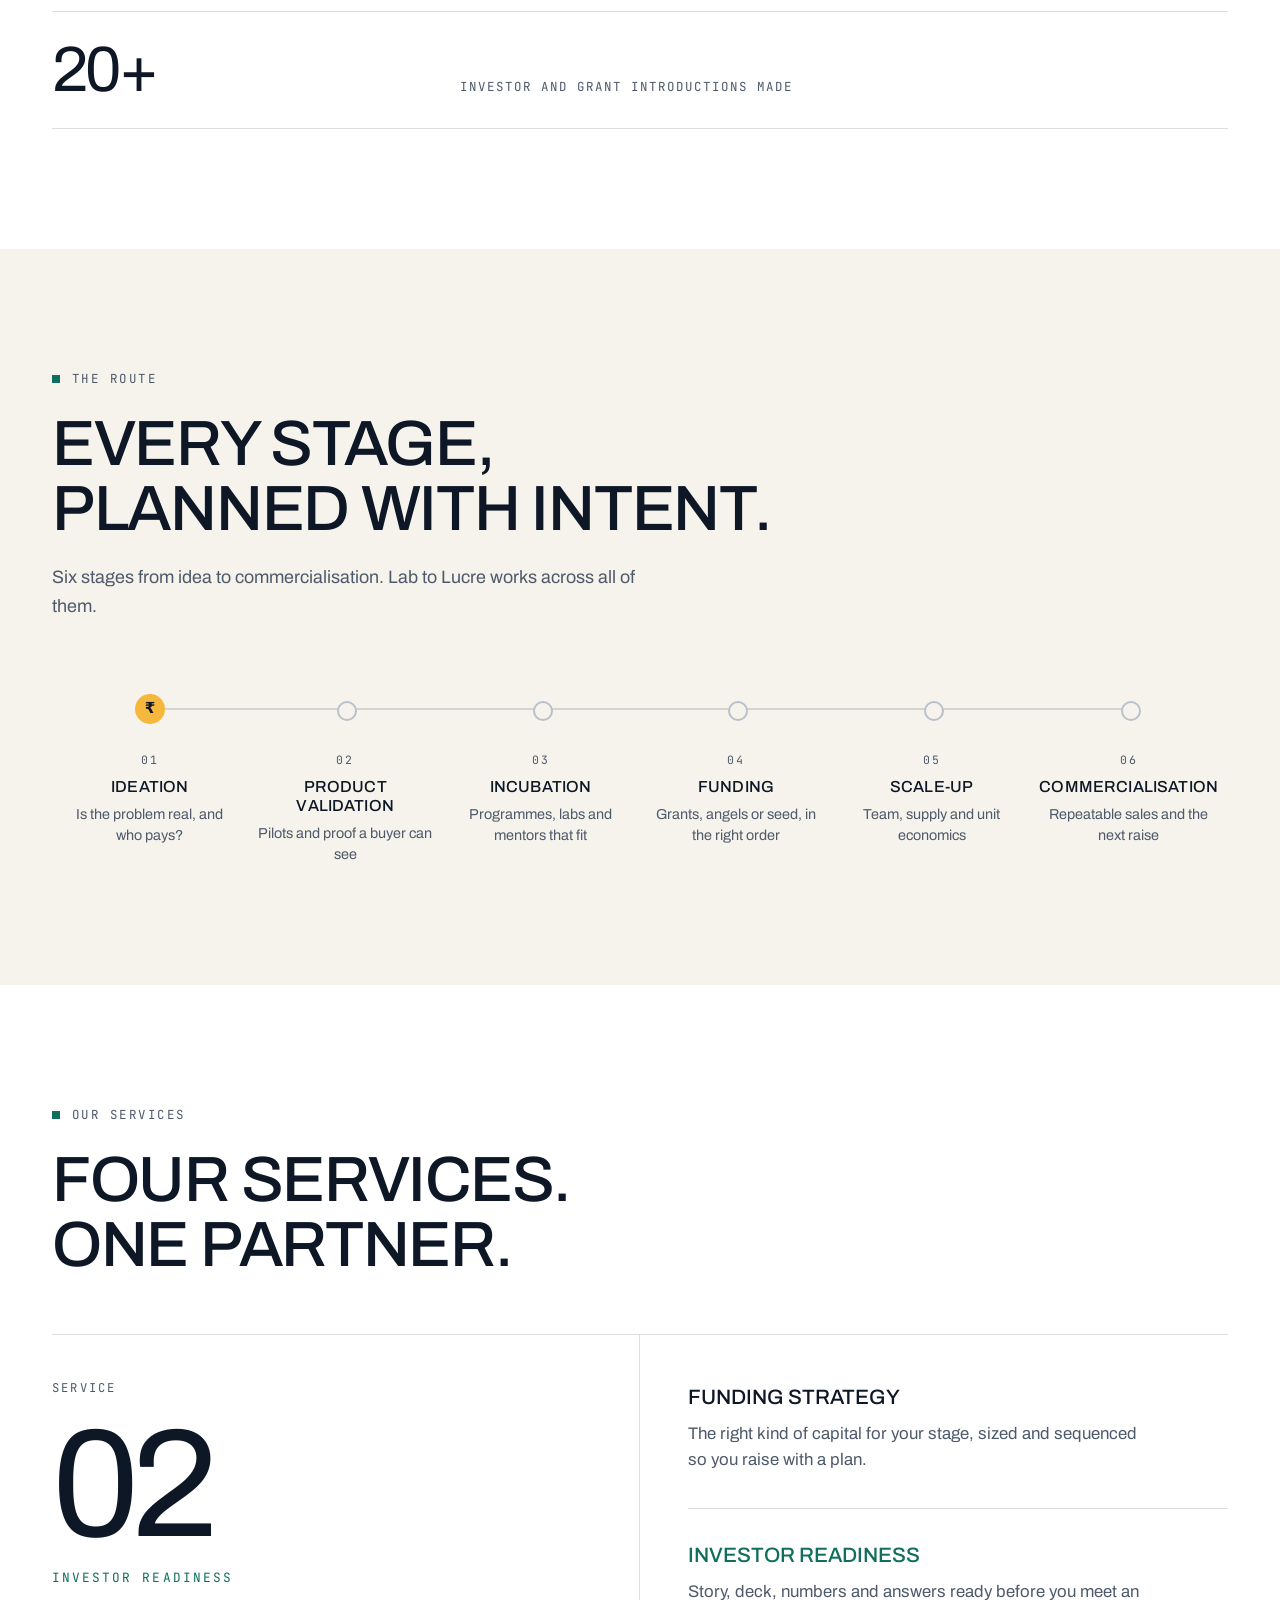
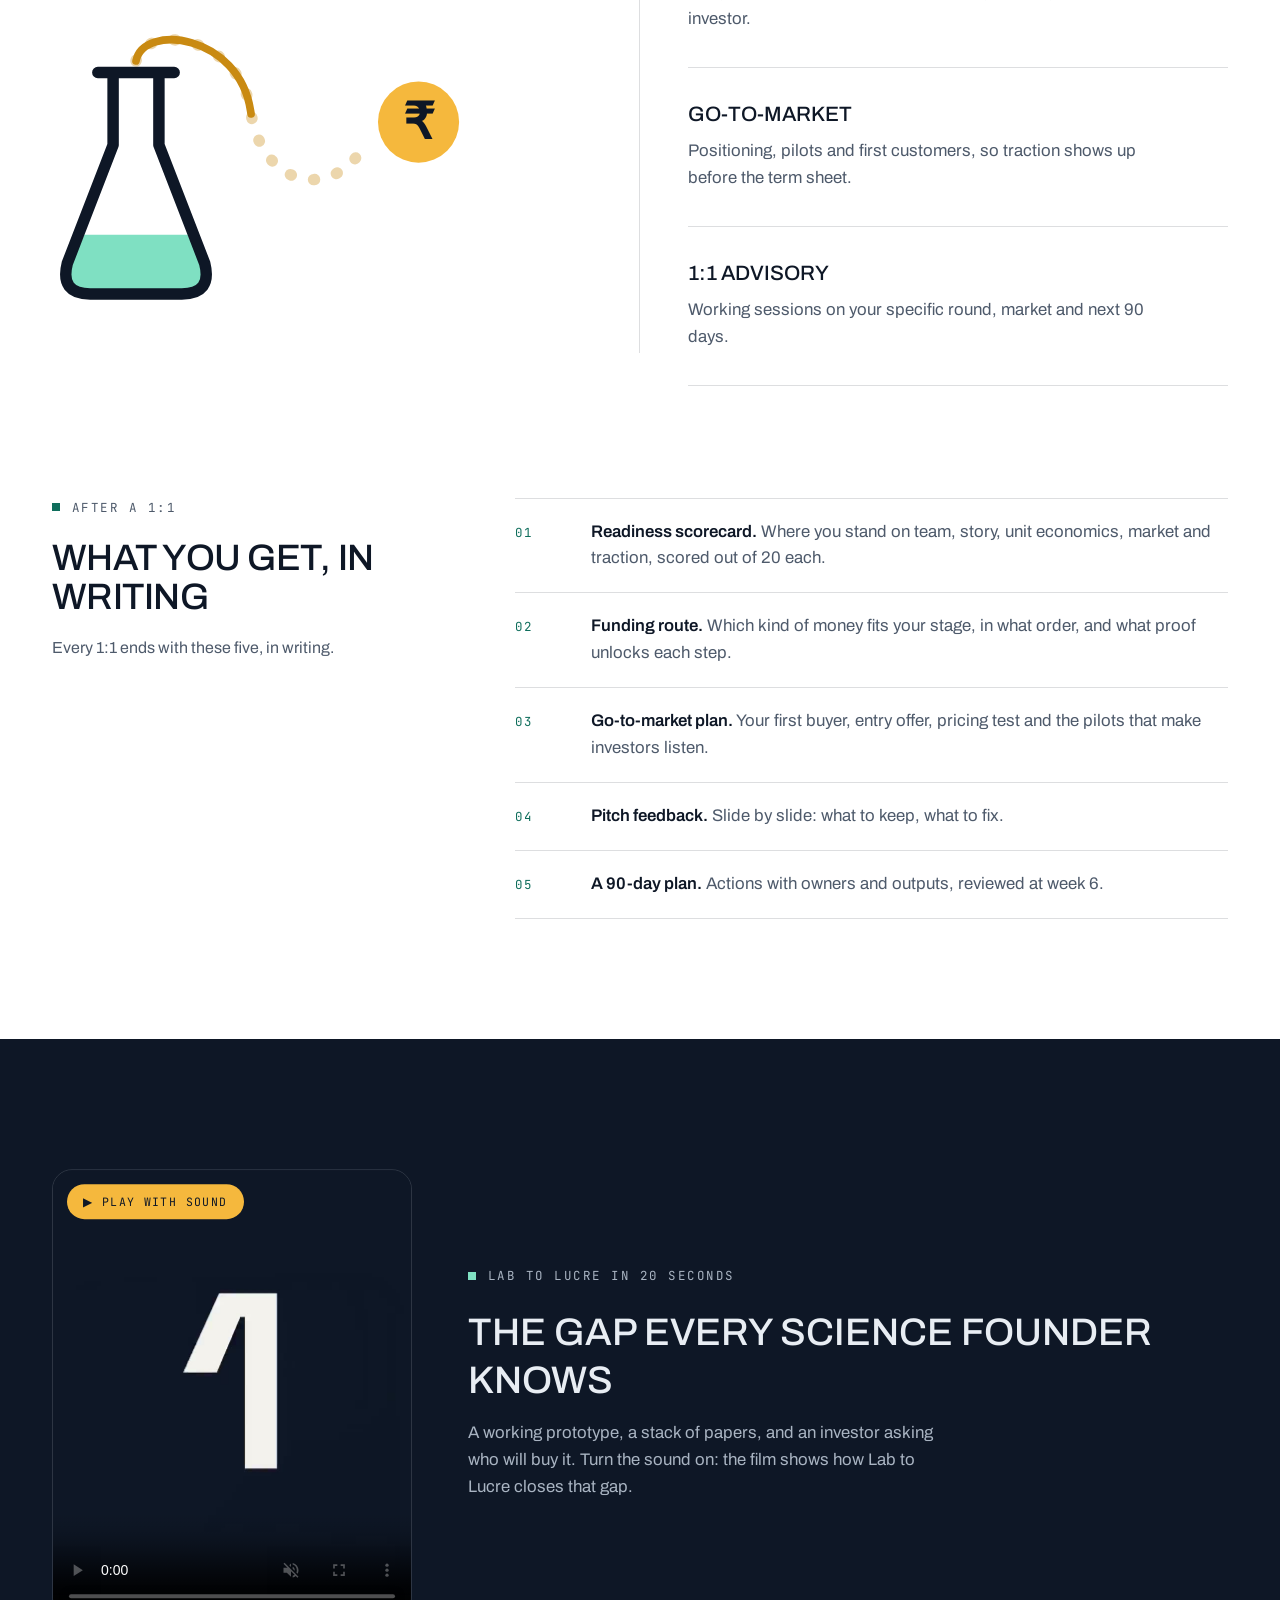
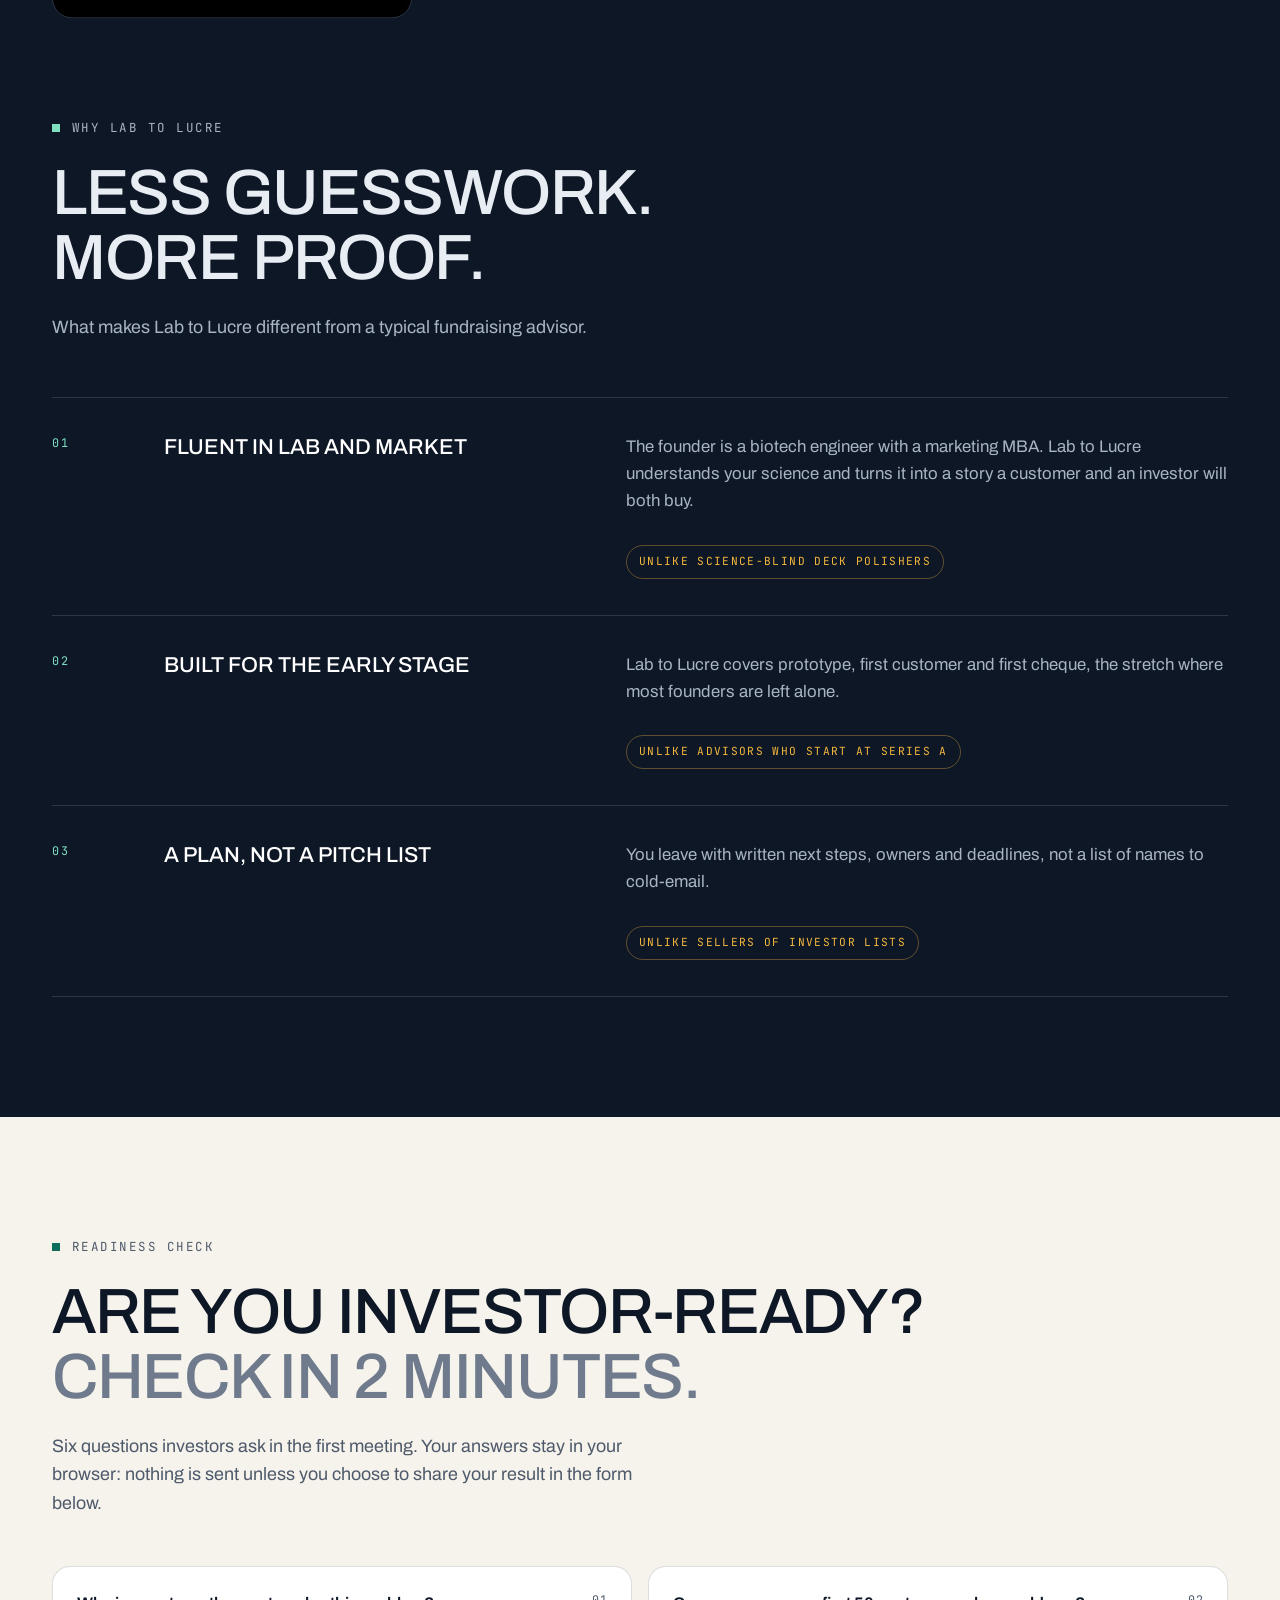
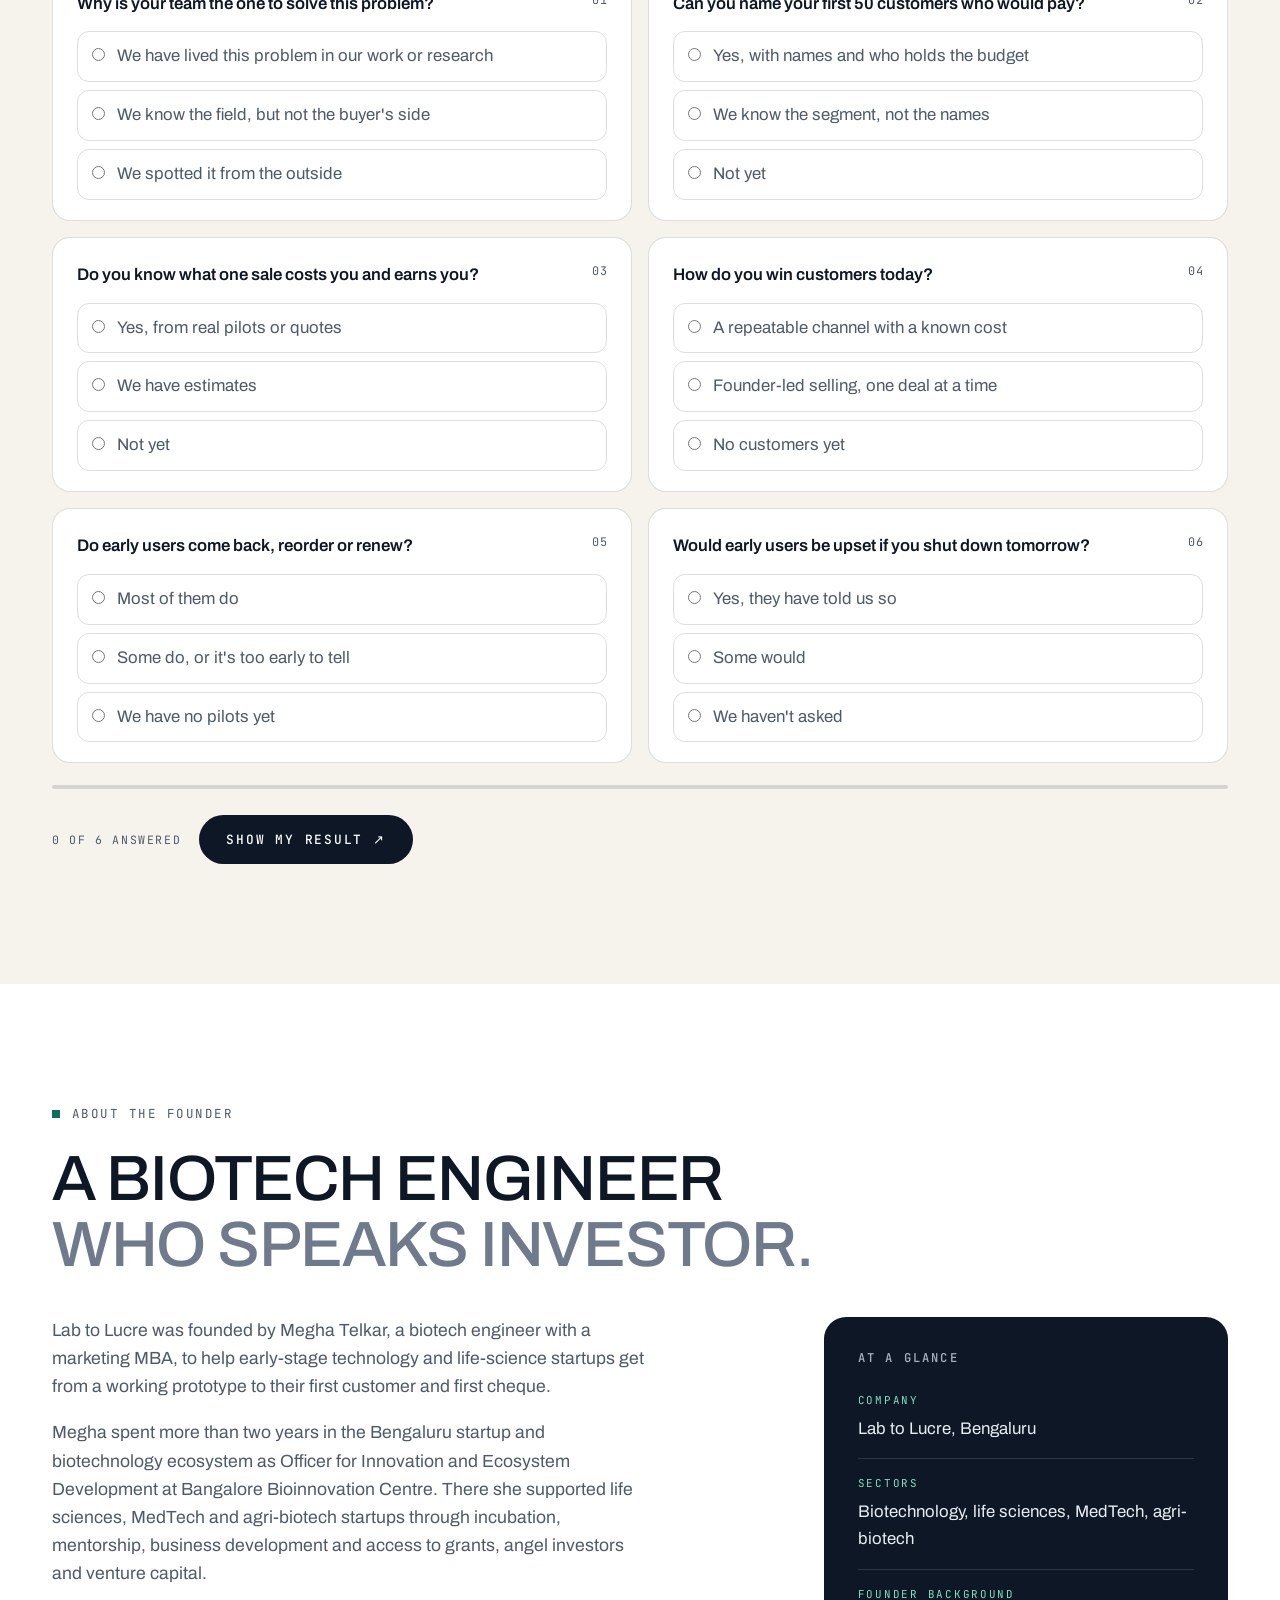
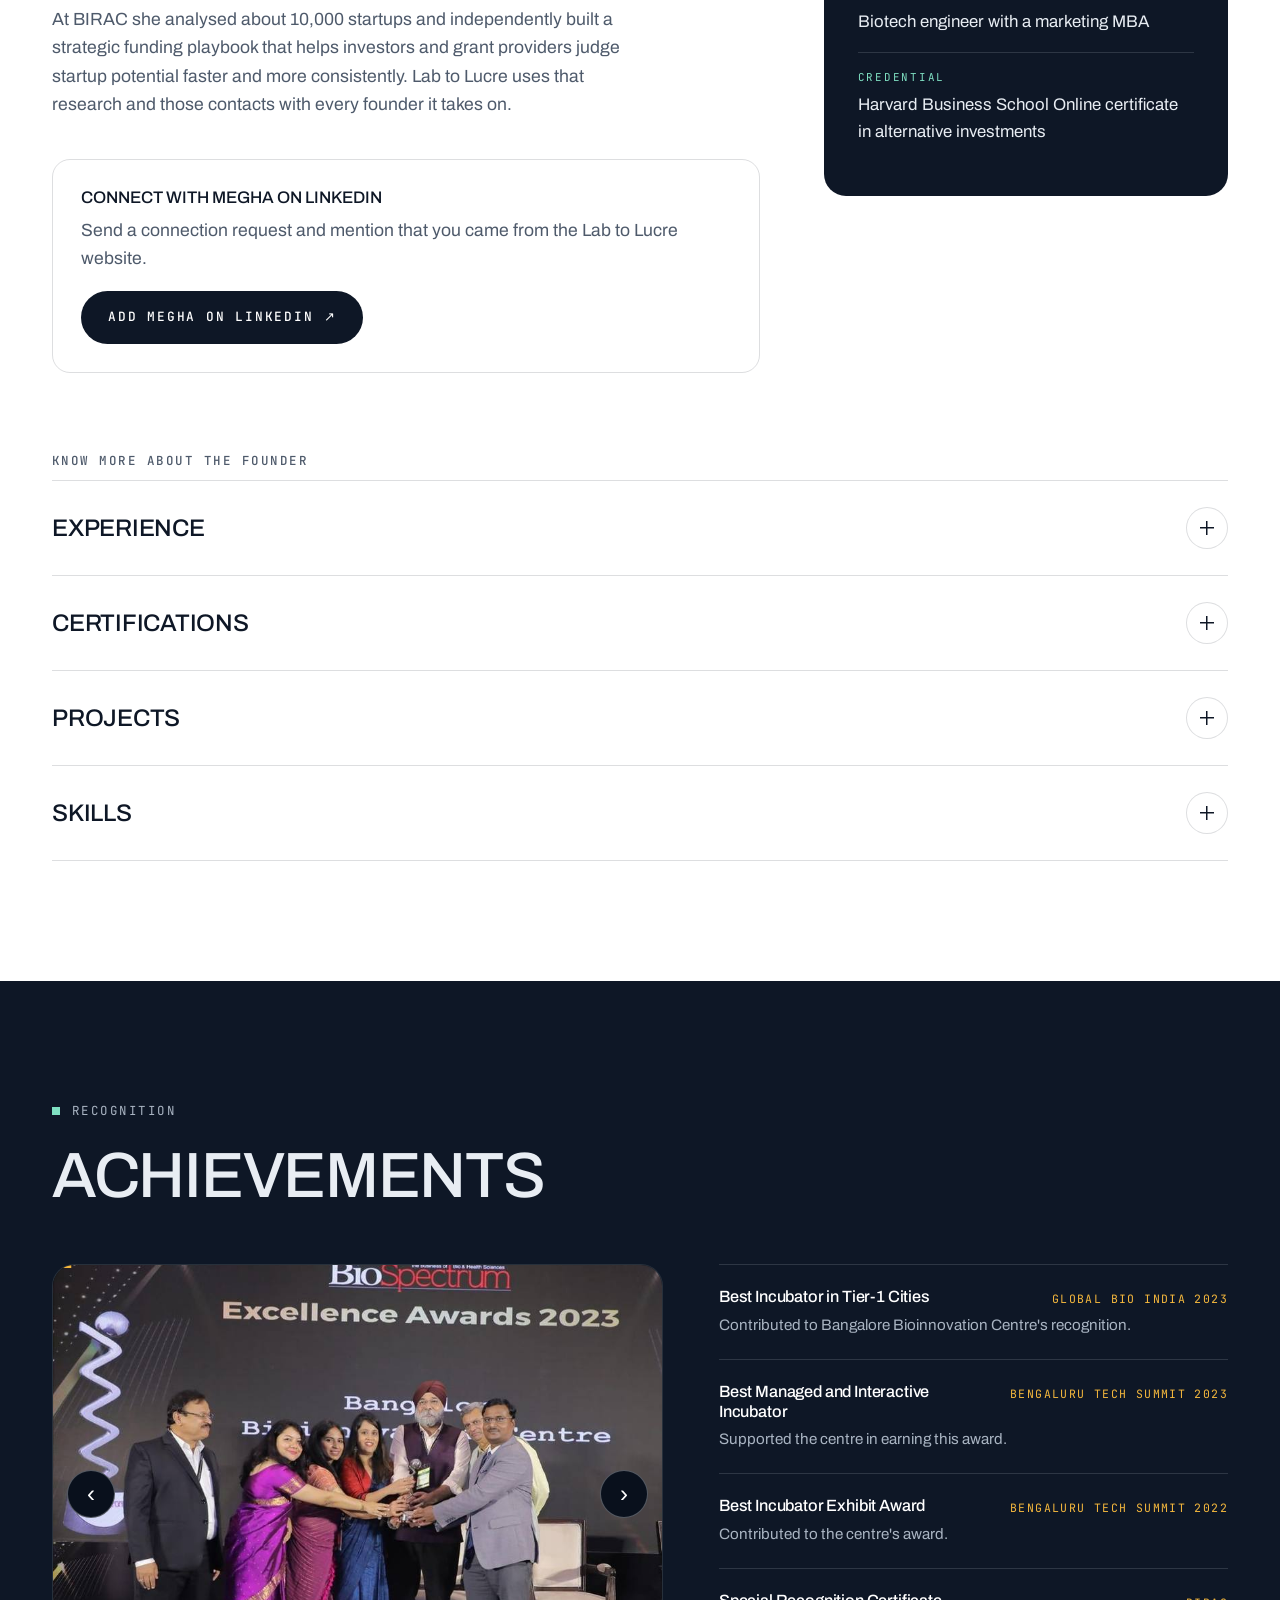
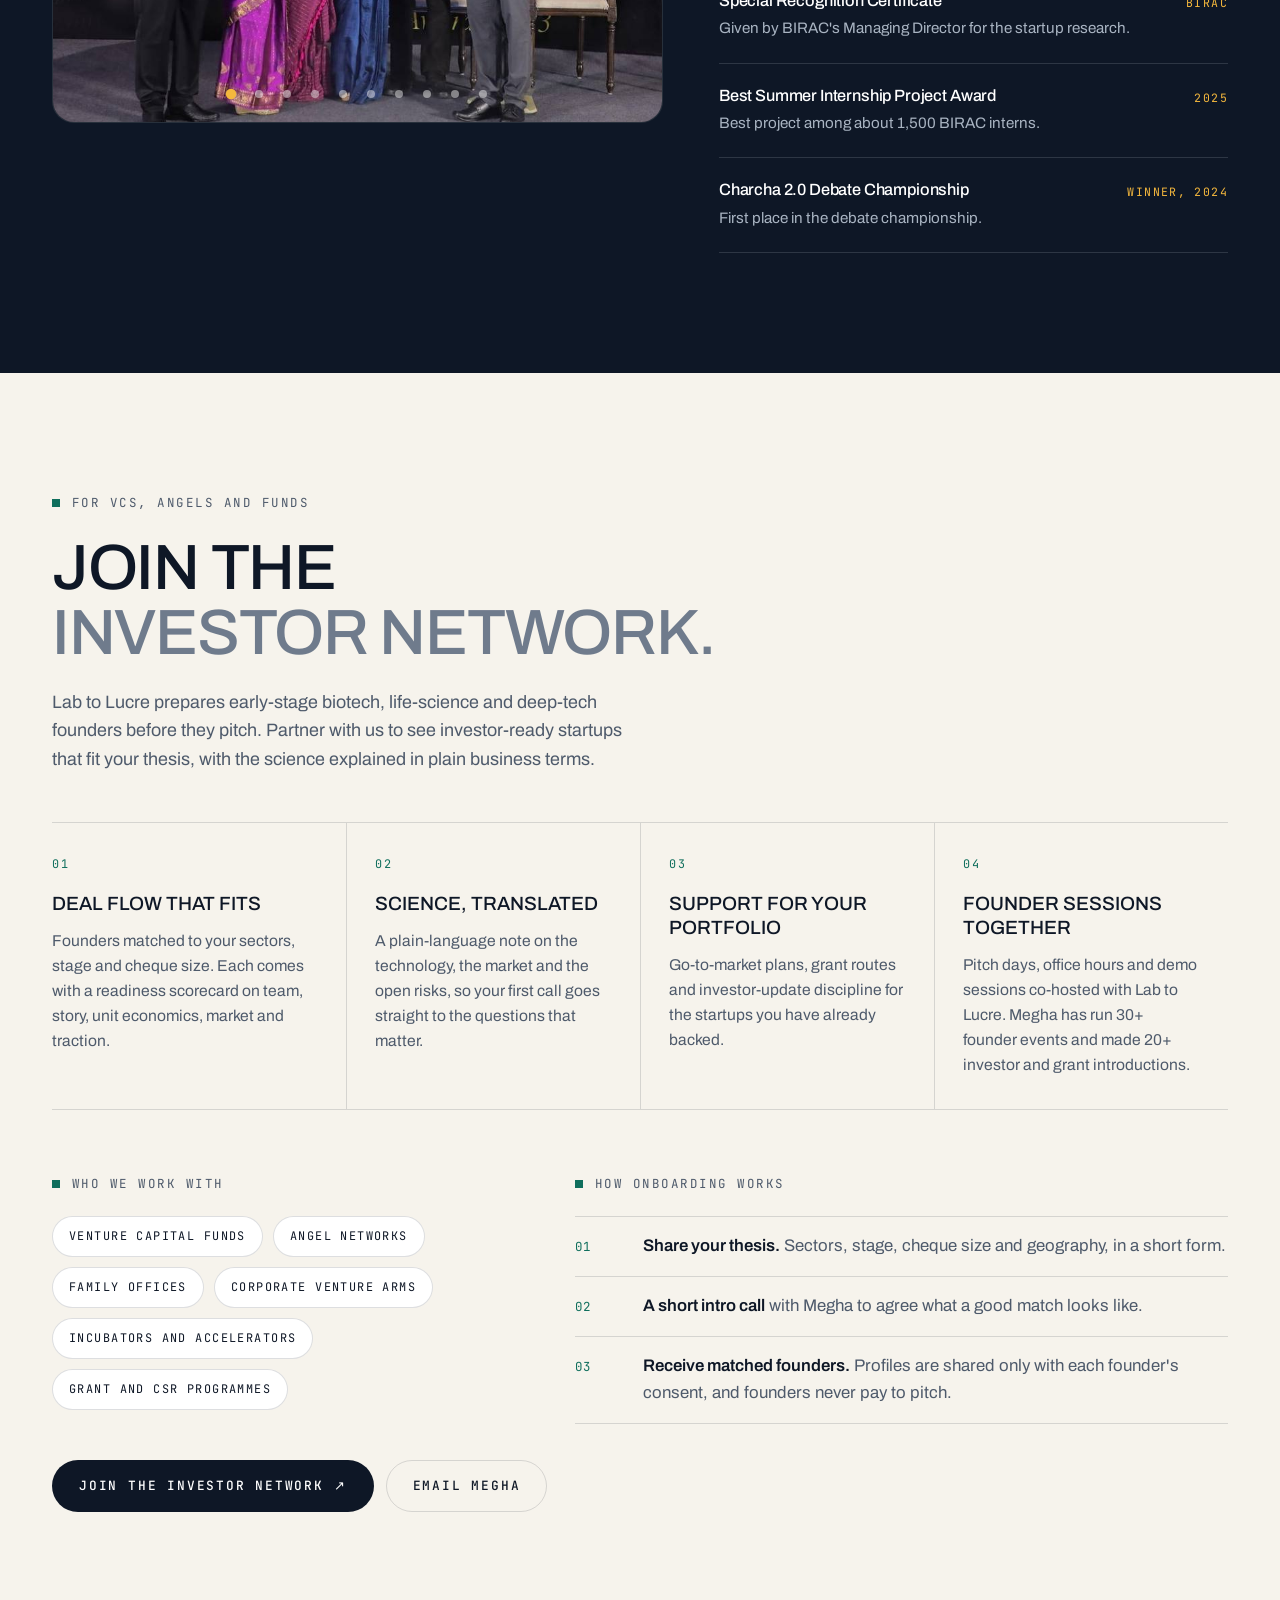
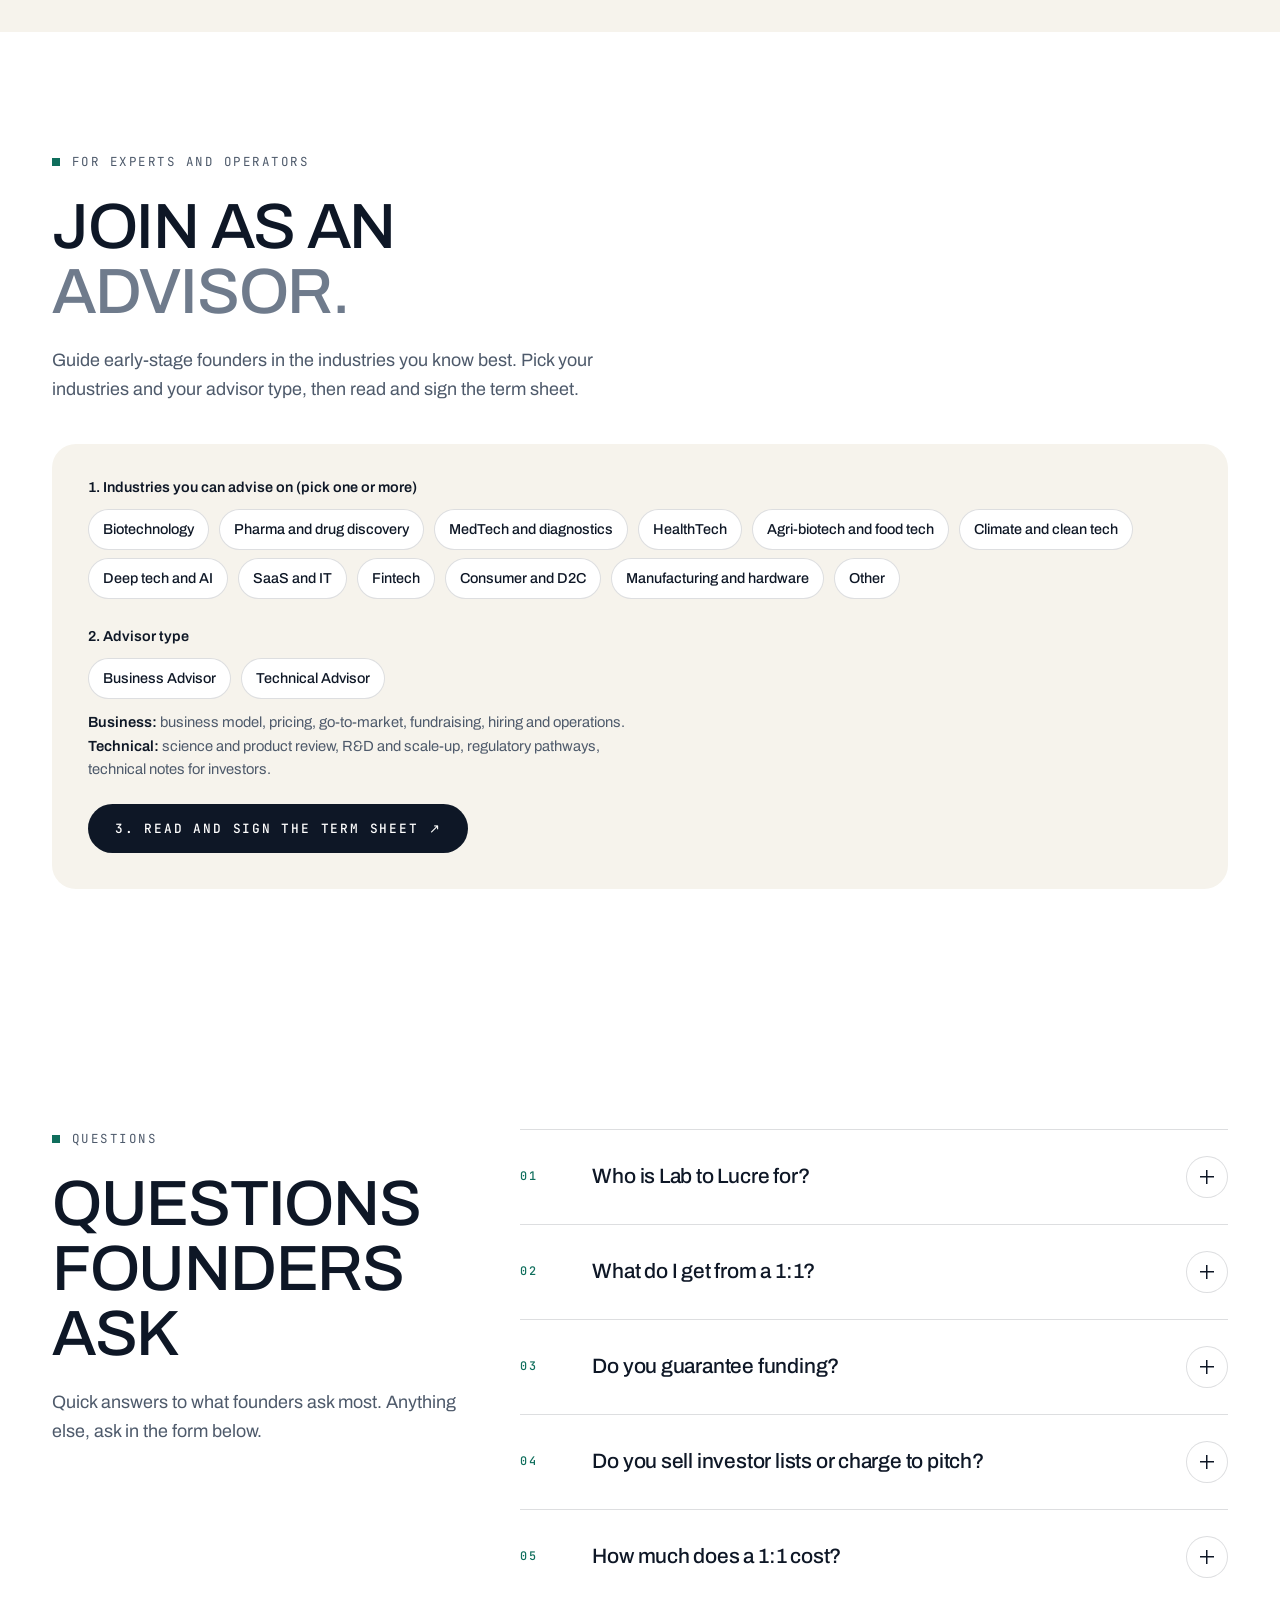
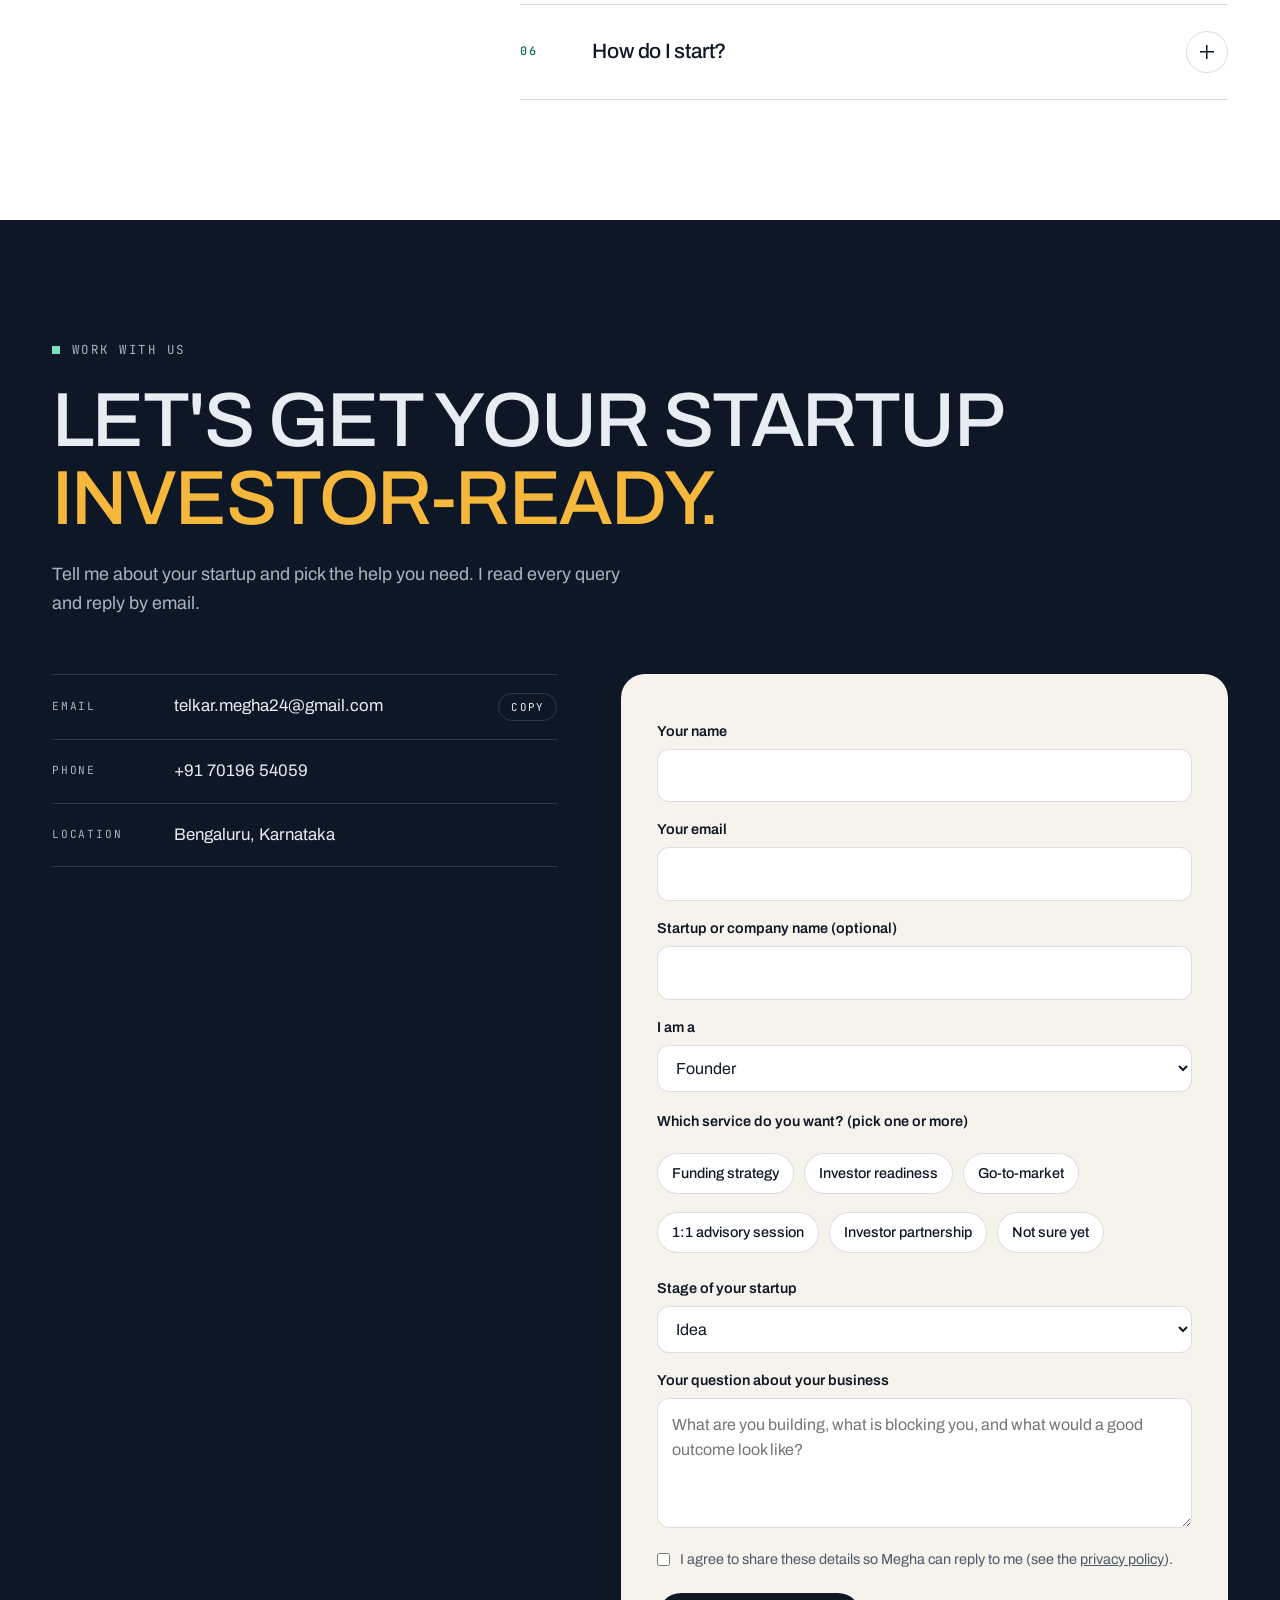
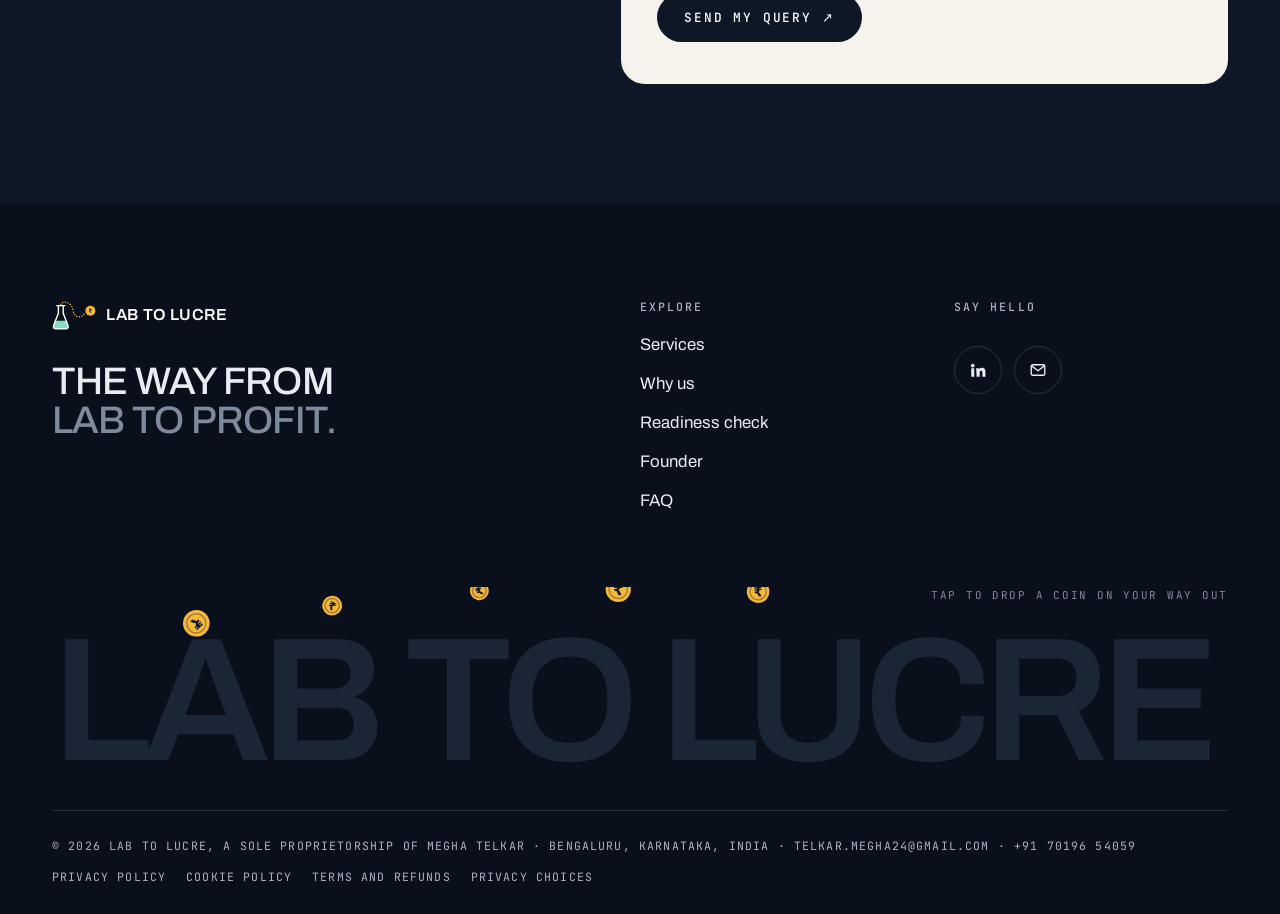
==== commit 2bf90219: "Investor section retitled 'Join the investor network'; new advisor sign-up section with term sheet p" ====
--- a/index.html
+++ b/index.html
@@ -514,6 +514,32 @@
 @media (max-width:860px){.inv-how{grid-template-columns:1fr;gap:36px;margin-top:48px}}
 @media (max-width:560px){.inv-grid{grid-template-columns:1fr}.inv-grid article,.inv-grid article+article{padding:26px 0;border-left:0}}
 
+/* advisors */
+.adv-form{background:var(--paper);border-radius:24px;padding:32px 36px;margin-top:40px;display:grid;gap:4px}
+.adv-form .opts{margin-top:0}
+.adv-form .opts+.opts{margin-top:14px}
+.adv-hint{font-size:.92rem;color:var(--muted);margin-top:4px;max-width:70ch}
+.adv-hint b{color:var(--text);font-weight:600}
+.adv-form .btn{justify-self:start;margin-top:18px}
+.adv-box{max-width:720px}
+.adv-picked{font-family:var(--mono);font-size:.74rem;letter-spacing:.12em;text-transform:uppercase;color:var(--teal);margin:4px 0 14px}
+.adv-scroll{max-height:38vh;overflow:auto;border:1px solid var(--line);border-radius:14px;background:var(--white);padding:4px 18px}
+.adv-terms{padding-left:20px}
+.adv-terms li{padding:10px 0;border-bottom:1px solid var(--line);color:var(--muted);font-size:.94rem}
+.adv-terms li:last-child{border-bottom:0}
+.adv-terms b{color:var(--text)}
+.adv-terms a{color:var(--teal)}
+.adv-sign{display:grid;gap:4px;margin-top:18px}
+.adv-sign label{font-size:.9rem;font-weight:600;margin-top:10px}
+.adv-sign input[type=text],.adv-sign input[type=email],.adv-sign input[type=tel],.adv-sign textarea{width:100%;font:inherit;font-size:1rem;padding:12px 14px;border:1px solid var(--line);border-radius:12px;background:var(--white);color:var(--text)}
+.adv-sign textarea{min-height:90px;resize:vertical}
+.adv-sign input:focus,.adv-sign textarea:focus{outline:2px solid var(--teal);outline-offset:1px;border-color:transparent}
+.adv-sign [aria-invalid=true]{border-color:#B42318;outline:1px solid #B42318}
+.adv-sign .fee-agree{font-weight:400}
+.adv-grid{display:grid;grid-template-columns:1fr 1fr;gap:0 16px}
+.adv-grid>div{display:grid;gap:4px}
+@media (max-width:640px){.adv-form{padding:24px 20px}.adv-grid{grid-template-columns:1fr}}
+
 </style>
 </head>
 <body>
@@ -829,7 +855,7 @@
 <section id="investors" class="inv paper" aria-labelledby="h-investors">
   <div class="wrap">
     <p class="eyebrow">For VCs, angels and funds</p>
-    <h2 id="h-investors" class="rvl"><span class="ln" style="--li:0"><span>Meet science founders</span></span><span class="ln" style="--li:1"><span class="muted-2">who did the homework.</span></span></h2>
+    <h2 id="h-investors" class="rvl"><span class="ln" style="--li:0"><span>Join the</span></span><span class="ln" style="--li:1"><span class="muted-2">investor network.</span></span></h2>
     <p class="lead rv">Lab to Lucre prepares early-stage biotech, life-science and deep-tech founders before they pitch. Partner with us to see investor-ready startups that fit your thesis, with the science explained in plain business terms.</p>
     <div class="inv-grid">
       <article class="rv"><span class="k">01</span><h3>Deal flow that fits</h3><p>Founders matched to your sectors, stage and cheque size. Each comes with a readiness scorecard on team, story, unit economics, market and traction.</p></article>
@@ -845,13 +871,44 @@
       <div>
         <p class="eyebrow">How onboarding works</p>
         <ol class="inv-steps">
-          <li><span><b>Share your thesis.</b> Sectors, stage, cheque size and geography, in the form below.</span></li>
+          <li><span><b>Share your thesis.</b> Sectors, stage, cheque size and geography, in a short form.</span></li>
           <li><span><b>A short intro call</b> with Megha to agree what a good match looks like.</span></li>
           <li><span><b>Receive matched founders.</b> Profiles are shared only with each founder's consent, and founders never pay to pitch.</span></li>
         </ol>
       </div>
     </div>
     <div class="btns rv"><a class="btn btn-ink" href="#contact" data-role="Investor" id="invJoin">Join the investor network <span class="ar" aria-hidden="true">&#8599;</span></a><a class="btn btn-line" href="mailto:telkar.megha24@gmail.com?subject=Investor%20partnership%20with%20Lab%20to%20Lucre">Email Megha</a></div>
+  </div>
+</section>
+
+<section id="advisors" aria-labelledby="h-advisors">
+  <div class="wrap">
+    <p class="eyebrow">For experts and operators</p>
+    <h2 id="h-advisors" class="rvl"><span class="ln" style="--li:0"><span>Join as an</span></span><span class="ln" style="--li:1"><span class="muted-2">advisor.</span></span></h2>
+    <p class="lead rv">Guide early-stage founders in the industries you know best. Pick your industries and your advisor type, then read and sign the term sheet.</p>
+    <form id="advForm" class="adv-form rv" novalidate>
+      <fieldset class="opts" id="advInds"><legend>1. Industries you can advise on (pick one or more)</legend>
+        <label class="chip"><input type="checkbox" name="ind" value="Biotechnology"><span>Biotechnology</span></label>
+        <label class="chip"><input type="checkbox" name="ind" value="Pharma and drug discovery"><span>Pharma and drug discovery</span></label>
+        <label class="chip"><input type="checkbox" name="ind" value="MedTech and diagnostics"><span>MedTech and diagnostics</span></label>
+        <label class="chip"><input type="checkbox" name="ind" value="HealthTech"><span>HealthTech</span></label>
+        <label class="chip"><input type="checkbox" name="ind" value="Agri-biotech and food tech"><span>Agri-biotech and food tech</span></label>
+        <label class="chip"><input type="checkbox" name="ind" value="Climate and clean tech"><span>Climate and clean tech</span></label>
+        <label class="chip"><input type="checkbox" name="ind" value="Deep tech and AI"><span>Deep tech and AI</span></label>
+        <label class="chip"><input type="checkbox" name="ind" value="SaaS and IT"><span>SaaS and IT</span></label>
+        <label class="chip"><input type="checkbox" name="ind" value="Fintech"><span>Fintech</span></label>
+        <label class="chip"><input type="checkbox" name="ind" value="Consumer and D2C"><span>Consumer and D2C</span></label>
+        <label class="chip"><input type="checkbox" name="ind" value="Manufacturing and hardware"><span>Manufacturing and hardware</span></label>
+        <label class="chip"><input type="checkbox" name="ind" value="Other"><span>Other</span></label>
+      </fieldset>
+      <fieldset class="opts" id="advTypes"><legend>2. Advisor type</legend>
+        <label class="chip"><input type="radio" name="atype" value="Business Advisor"><span>Business Advisor</span></label>
+        <label class="chip"><input type="radio" name="atype" value="Technical Advisor"><span>Technical Advisor</span></label>
+        <p class="adv-hint"><b>Business:</b> business model, pricing, go-to-market, fundraising, hiring and operations. <b>Technical:</b> science and product review, R&amp;D and scale-up, regulatory pathways, technical notes for investors.</p>
+      </fieldset>
+      <button class="btn btn-ink" type="submit" id="advOpen">3. Read and sign the term sheet <span class="ar" aria-hidden="true">&#8599;</span></button>
+      <p class="note" id="advNote" role="status"></p>
+    </form>
   </div>
 </section>
 
@@ -931,6 +988,68 @@
     <div class="fee-btns"><button type="button" class="btn btn-ink" id="feeOk" disabled>Agree and continue <span class="ar" aria-hidden="true">&#8599;</span></button><button type="button" class="btn btn-line" id="feeNo">Not now</button></div>
     <p class="fee-alt">Investor or fund? <a href="#investors" id="feeInv">Partner with Lab to Lucre</a>. Recruiter or just saying hello? <a href="mailto:telkar.megha24@gmail.com">Email Megha directly</a>.</p>
     <button type="button" class="fee-x" id="feeX" aria-label="Close">&times;</button>
+  </div>
+</div>
+<div class="fee-back" id="advBack" hidden>
+  <div class="fee adv-box" role="dialog" aria-modal="true" aria-labelledby="advTitle" id="advBox">
+    <p class="eyebrow" style="margin-bottom:12px">Lab to Lucre Advisor Network</p>
+    <h2 id="advTitle">Advisory terms</h2>
+    <p class="adv-picked" id="advPicked"></p>
+    <div class="adv-scroll" tabindex="0" aria-label="Term sheet text">
+      <ol class="adv-terms" data-terms="Business Advisor" hidden>
+        <li><b>Parties.</b> Lab to Lucre, a sole proprietorship of Megha S Telkar, Bengaluru, Karnataka ("Lab to Lucre"), and the person accepting below ("Advisor").</li>
+        <li><b>Role.</b> The Advisor guides early-stage startups referred by Lab to Lucre on business matters: business model, pricing and unit economics; go-to-market, sales and partnerships; fundraising strategy, pitch decks and investor conversations; hiring, operations and governance.</li>
+        <li><b>Industries.</b> The Advisor advises only in the industries selected on this form, and Lab to Lucre refers only startups in those industries.</li>
+        <li><b>Engagements.</b> Lab to Lucre proposes each startup engagement by email. The Advisor may accept or decline any engagement, and none starts without the Advisor's written yes.</li>
+        <li><b>Time commitment.</b> Up to 4 hours a month across accepted engagements, unless the Advisor agrees otherwise in writing.</li>
+        <li><b>Compensation and profit sharing.</b> To be discussed and agreed on a call with Megha before any paid engagement starts. Nothing is payable for joining the network.</li>
+        <li><b>Independent advisor.</b> The Advisor is not an employee, partner or agent of Lab to Lucre, and cannot sign or commit on behalf of Lab to Lucre or any startup.</li>
+        <li><b>Confidentiality.</b> The Advisor keeps confidential all non-public information about Lab to Lucre, its clients and their startups (financials, cap tables, pitch decks, customer data and plans), during the term and for 2 years after it ends.</li>
+        <li><b>Intellectual property.</b> Ideas, documents and plans a startup shares stay that startup's property. Advice the Advisor gives a startup may be used freely by that startup.</li>
+        <li><b>Conflicts of interest.</b> The Advisor tells Lab to Lucre in writing, before accepting an engagement, about any interest in a competing business, an investor in the startup, or the startup itself.</li>
+        <li><b>No investment advice or guarantees.</b> The Advisor gives business guidance only, does not promise funding, valuations or outcomes, and does not offer securities to anyone.</li>
+        <li><b>Non-solicitation.</b> During the term and for 12 months after it, the Advisor does not take on a Lab to Lucre client for paid work outside Lab to Lucre without Lab to Lucre's written consent.</li>
+        <li><b>Use of name.</b> Lab to Lucre may list the Advisor's name, photo, title and selected industries on its website and materials. The Advisor may withdraw this consent by email at any time.</li>
+        <li><b>Personal data.</b> The Advisor's details are stored and used as set out in the <a href="privacy.html" target="_blank" rel="noopener">privacy policy</a>, in line with India's Digital Personal Data Protection Act, 2023.</li>
+        <li><b>Term and exit.</b> 12 months from acceptance, renewing automatically. Either side may end it with 30 days' notice by email. Clauses 8, 9, 12 and 14 continue after it ends.</li>
+        <li><b>Governing law.</b> The laws of India. Courts in Bengaluru, Karnataka have exclusive jurisdiction.</li>
+      </ol>
+      <ol class="adv-terms" data-terms="Technical Advisor" hidden>
+        <li><b>Parties.</b> Lab to Lucre, a sole proprietorship of Megha S Telkar, Bengaluru, Karnataka ("Lab to Lucre"), and the person accepting below ("Advisor").</li>
+        <li><b>Role.</b> The Advisor guides early-stage startups referred by Lab to Lucre on technical matters: reviewing the science, technology or product and its readiness; R&amp;D roadmaps, prototyping, scale-up and manufacturing; regulatory and quality pathways (for example CDSCO, ISO or clinical validation); and plain-language technical notes on a startup for Lab to Lucre or, with the startup's consent, its investors.</li>
+        <li><b>Industries.</b> The Advisor advises only in the industries selected on this form, and Lab to Lucre refers only startups in those industries.</li>
+        <li><b>Engagements.</b> Lab to Lucre proposes each startup engagement by email. The Advisor may accept or decline any engagement, and none starts without the Advisor's written yes.</li>
+        <li><b>Time commitment.</b> Up to 4 hours a month across accepted engagements, unless the Advisor agrees otherwise in writing.</li>
+        <li><b>Compensation and profit sharing.</b> To be discussed and agreed on a call with Megha before any paid engagement starts. Nothing is payable for joining the network.</li>
+        <li><b>Independent advisor.</b> The Advisor is not an employee, partner or agent of Lab to Lucre, and cannot sign or commit on behalf of Lab to Lucre or any startup.</li>
+        <li><b>Confidentiality.</b> The Advisor keeps confidential all non-public information about Lab to Lucre, its clients and their startups (lab data, formulations, designs, source code, unpublished results, patent filings, financials and plans), during the term and for 3 years after it ends; trade secrets stay confidential for as long as they remain trade secrets.</li>
+        <li><b>Intellectual property.</b> All technology, data, inventions and know-how a startup shares stay that startup's property. The Advisor does not file patents, publish papers or present on any of it. Any joint invention with a startup is handled under a separate written agreement with that startup, signed before the work starts.</li>
+        <li><b>Prior IP and employer rules.</b> The Advisor keeps ownership of their own prior know-how, confirms that advising does not breach any duty to a current employer or institution, and will not share any third party's confidential information with a startup.</li>
+        <li><b>Conflicts of interest.</b> The Advisor tells Lab to Lucre in writing, before accepting an engagement, about any interest in a competing technology, an investor in the startup, or the startup itself.</li>
+        <li><b>Opinion, not certification.</b> Technical notes are the Advisor's professional opinion based on the information shared. They are not a certification, a regulatory approval or a guarantee of results.</li>
+        <li><b>Non-solicitation.</b> During the term and for 12 months after it, the Advisor does not take on a Lab to Lucre client for paid work outside Lab to Lucre without Lab to Lucre's written consent.</li>
+        <li><b>Use of name.</b> Lab to Lucre may list the Advisor's name, photo, title and selected industries on its website and materials. The Advisor may withdraw this consent by email at any time.</li>
+        <li><b>Personal data.</b> The Advisor's details are stored and used as set out in the <a href="privacy.html" target="_blank" rel="noopener">privacy policy</a>, in line with India's Digital Personal Data Protection Act, 2023.</li>
+        <li><b>Term and exit.</b> 12 months from acceptance, renewing automatically. Either side may end it with 30 days' notice by email. On exit, the Advisor returns or deletes startup materials. Clauses 8, 9, 10, 13 and 15 continue after it ends.</li>
+        <li><b>Governing law.</b> The laws of India. Courts in Bengaluru, Karnataka have exclusive jurisdiction.</li>
+      </ol>
+    </div>
+    <form id="advSign" class="adv-sign" novalidate>
+      <div aria-hidden="true" style="position:absolute;left:-9999px;width:1px;height:1px;overflow:hidden"><label for="advWebsite">Leave this empty</label><input id="advWebsite" type="text" tabindex="-1" autocomplete="off"></div>
+      <div class="adv-grid">
+        <div><label for="advName">Full name</label><input id="advName" type="text" autocomplete="name" required maxlength="100"></div>
+        <div><label for="advEmail">Email</label><input id="advEmail" type="email" autocomplete="email" required maxlength="150"></div>
+        <div><label for="advLinkedin">LinkedIn profile</label><input id="advLinkedin" type="text" inputmode="url" placeholder="linkedin.com/in/..." maxlength="200"></div>
+        <div><label for="advPhone">Phone (optional)</label><input id="advPhone" type="tel" autocomplete="tel" maxlength="30"></div>
+      </div>
+      <label for="advQual">Highest qualification and field</label><input id="advQual" type="text" maxlength="200" placeholder="e.g. PhD, Molecular Biology">
+      <label for="advExp">Your experience in a few lines</label><textarea id="advExp" maxlength="1500" placeholder="Roles, companies, what you can help founders with"></textarea>
+      <label for="advSigName">Type your full name to sign</label><input id="advSigName" type="text" required maxlength="100">
+      <label class="fee-agree"><input type="checkbox" id="advAccept"> <span id="advAcceptText">I have read and accept the advisory terms above.</span></label>
+      <div class="fee-btns"><button type="submit" class="btn btn-ink" id="advSubmit">Sign and accept <span class="ar" aria-hidden="true">&#8599;</span></button><button type="button" class="btn btn-line" id="advCancel">Cancel</button></div>
+      <p class="note" id="advSignNote" role="status"></p>
+    </form>
+    <button type="button" class="fee-x" id="advX" aria-label="Close">&times;</button>
   </div>
 </div>
 <div class="privacy" id="privacy" role="region" aria-label="Privacy choices"><p>Can this site count your visit? It stores a random ID in your browser and records pages viewed and the site you came from, to see what helps founders. Nothing is recorded unless you say yes. <a href="privacy.html#storage">Cookie and storage policy</a></p><div class="pc-btns"><button type="button" class="btn btn-ink" id="consentYes">Accept</button><button type="button" class="btn btn-line" id="consentNo">Decline</button></div></div>
@@ -1095,6 +1214,71 @@
         fetch(ENDPOINT, { method: 'POST', mode: 'no-cors', headers: { 'Content-Type': 'text/plain;charset=UTF-8' }, body: body })
           .then(function () { finish('Your message has been sent. If you do not hear back within two days, please email telkar.megha24@gmail.com.', true); })
           .catch(function () { finish('Your message could not be sent. Please email telkar.megha24@gmail.com directly.', false); });
+      });
+  });
+
+  // ---------- advisor sign-up: pick industries and type, read the term sheet in a pop-up, sign ----------
+  var aForm = document.getElementById('advForm'), aBack = document.getElementById('advBack'), aBox = document.getElementById('advBox'),
+      aSign = document.getElementById('advSign'), aNote = document.getElementById('advNote'), sNote = document.getElementById('advSignNote');
+  if (!aForm || !aBack) return;
+  var INDS = Array.prototype.map.call(aForm.querySelectorAll('input[name=ind]'), function (c) { return c.value; });
+  var TYPES = ['Business Advisor', 'Technical Advisor'];
+  var aOpener = null, aType = '', aInds = [];
+  function aVal(id) { return (document.getElementById(id).value || '').trim(); }
+  function aBad(id, on) { var el = document.getElementById(id); if (on) el.setAttribute('aria-invalid', 'true'); else el.removeAttribute('aria-invalid'); }
+  function aClose() { aBack.hidden = true; document.body.style.overflow = ''; if (aOpener && aOpener.focus) aOpener.focus(); }
+  aForm.addEventListener('submit', function (e) {
+    e.preventDefault();
+    aInds = Array.prototype.map.call(aForm.querySelectorAll('input[name=ind]:checked'), function (c) { return c.value; }).filter(function (v) { return INDS.indexOf(v) > -1; });
+    var t = aForm.querySelector('input[name=atype]:checked'); aType = t && TYPES.indexOf(t.value) > -1 ? t.value : '';
+    if (!aInds.length) { aNote.textContent = 'Pick at least one industry.'; aForm.querySelector('input[name=ind]').focus(); return; }
+    if (!aType) { aNote.textContent = 'Choose Business Advisor or Technical Advisor.'; aForm.querySelector('input[name=atype]').focus(); return; }
+    aNote.textContent = '';
+    Array.prototype.forEach.call(aBack.querySelectorAll('.adv-terms'), function (ol) { ol.hidden = ol.getAttribute('data-terms') !== aType; });
+    document.getElementById('advTitle').textContent = (aType === 'Business Advisor' ? 'Business' : 'Technical') + ' Advisory Terms';
+    document.getElementById('advPicked').textContent = 'Industries: ' + aInds.join(', ');
+    document.getElementById('advAcceptText').textContent = 'I have read and accept the ' + (aType === 'Business Advisor' ? 'Business' : 'Technical') + ' Advisory Terms above.';
+    sNote.textContent = ''; aOpener = document.activeElement;
+    aBack.hidden = false; document.body.style.overflow = 'hidden';
+    aBox.querySelector('.adv-scroll').scrollTop = 0; aBox.querySelector('.adv-scroll').focus();
+  });
+  document.getElementById('advCancel').addEventListener('click', aClose);
+  document.getElementById('advX').addEventListener('click', aClose);
+  aBack.addEventListener('click', function (e) { if (e.target === aBack) aClose(); });
+  document.addEventListener('keydown', function (e) {
+    if (aBack.hidden) return;
+    if (e.key === 'Escape') { aClose(); return; }
+    if (e.key === 'Tab') { var f = Array.prototype.filter.call(aBox.querySelectorAll('a[href],button:not([disabled]),input:not([tabindex="-1"]),textarea,[tabindex="0"]'), function (x) { return x.offsetParent !== null; });
+      var a = f[0], z = f[f.length - 1]; if (e.shiftKey && document.activeElement === a) { e.preventDefault(); z.focus(); } else if (!e.shiftKey && document.activeElement === z) { e.preventDefault(); a.focus(); } }
+  });
+  aSign.addEventListener('submit', function (e) {
+    e.preventDefault();
+    if (aVal('advWebsite')) { aClose(); aForm.reset(); aSign.reset(); aNote.textContent = 'Thank you. Your details have been received.'; return; }
+    var name = aVal('advName').slice(0, 100), email = aVal('advEmail').slice(0, 150), sig = aVal('advSigName').slice(0, 100);
+    var li = aVal('advLinkedin').slice(0, 200); if (li && !/^https?:\/\//i.test(li)) li = 'https://' + li;
+    var okEmail = /^[^\s@<>"']+@[^\s@<>"']+\.[a-z]{2,}$/i.test(email), acc = document.getElementById('advAccept').checked;
+    aBad('advName', !name); aBad('advEmail', !okEmail); aBad('advSigName', !sig);
+    if (!name || !okEmail || !sig) { sNote.textContent = 'Enter your name, a valid email and your typed signature.'; (aSign.querySelector('[aria-invalid=true]') || aSign).focus(); return; }
+    if (!acc) { sNote.textContent = 'Tick the box to accept the terms.'; document.getElementById('advAccept').focus(); return; }
+    var d = { token: TOKEN, type: 'advisor', t: new Date().toISOString(), name: name, email: email, linkedin: li, phone: aVal('advPhone').slice(0, 30),
+              advisorType: aType, industries: aInds, qualification: aVal('advQual').slice(0, 200), experience: aVal('advExp').slice(0, 1500),
+              signature: sig, accepted: true, url: pageUrl };
+    var btn = document.getElementById('advSubmit'); btn.disabled = true; sNote.textContent = 'Sending...';
+    var done = function (m, good) {
+      btn.disabled = false;
+      if (good) { aClose(); aSign.reset(); aForm.reset(); aNote.textContent = m; ev('advisor_signup', aType, 'advisors'); } else { sNote.textContent = m; }
+    };
+    var body = JSON.stringify(d);
+    fetch(ENDPOINT, { method: 'POST', headers: { 'Content-Type': 'text/plain;charset=UTF-8' }, body: body })
+      .then(function (r) { return r.json(); })
+      .then(function (j) {
+        if (j && j.ok) done('Thank you for signing. ' + (j.emailed ? 'A confirmation is on its way to your inbox, and ' : '') + 'Megha will email you to set up a call about compensation.', true);
+        else done('Your acceptance could not be saved. Please email telkar.megha24@gmail.com directly.', false);
+      })
+      .catch(function () {
+        fetch(ENDPOINT, { method: 'POST', mode: 'no-cors', headers: { 'Content-Type': 'text/plain;charset=UTF-8' }, body: body })
+          .then(function () { done('Thank you for signing. Megha will email you to set up a call about compensation.', true); })
+          .catch(function () { done('Your acceptance could not be sent. Please email telkar.megha24@gmail.com directly.', false); });
       });
   });
 })();
@@ -1375,7 +1559,14 @@
   function isBooking(){var r=document.getElementById('role');return !r||r.value==='Founder'||r.value==='Other';}
   window.__feeGate=function(go){if(!isBooking()||agreed())return true;if(go!==null)open(go);return false;};
   var inv=document.getElementById('feeInv');if(inv)inv.addEventListener('click',function(){back.hidden=true;document.body.style.overflow='';});
-  // "Join the investor network" pre-fills the form for an investor
+  // "Join the investor network" opens the investor Google Form once its link is set here;
+  // until then it pre-fills the contact form for an investor
+  var INVESTOR_FORM_URL = '';
+  var invBtn = document.getElementById('invJoin');
+  if (invBtn && /^https:\/\/(docs\.google\.com\/forms\/|forms\.gle\/)/.test(INVESTOR_FORM_URL)) {
+    invBtn.href = INVESTOR_FORM_URL; invBtn.target = '_blank'; invBtn.rel = 'noopener'; invBtn.removeAttribute('data-role');
+  }
+  // investor fallback: pre-fill the contact form
   document.addEventListener('click',function(e){var a=e.target.closest&&e.target.closest('a[data-role]');if(!a)return;
     var r=document.getElementById('role');if(r)r.value=a.getAttribute('data-role');
     var c=form.querySelector('input[name=svc][value="Investor partnership"]');if(c)c.checked=true;
